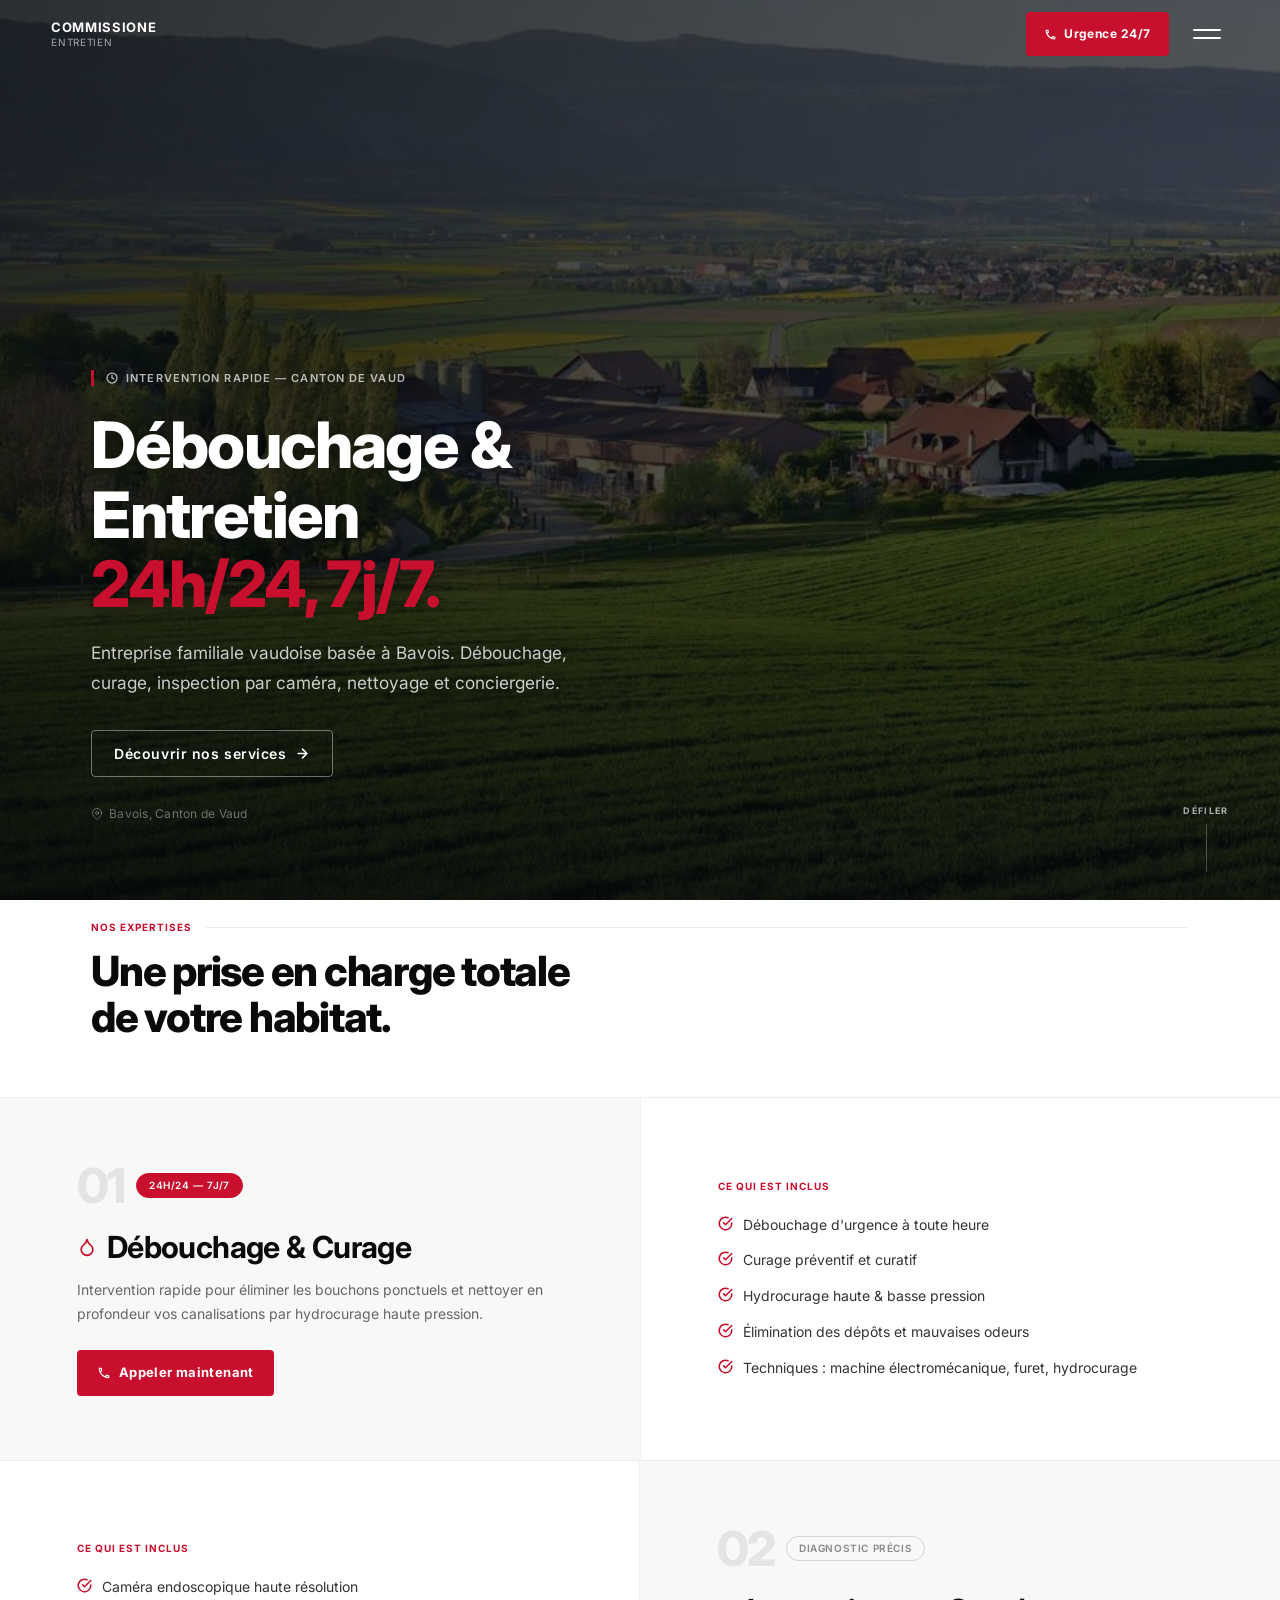
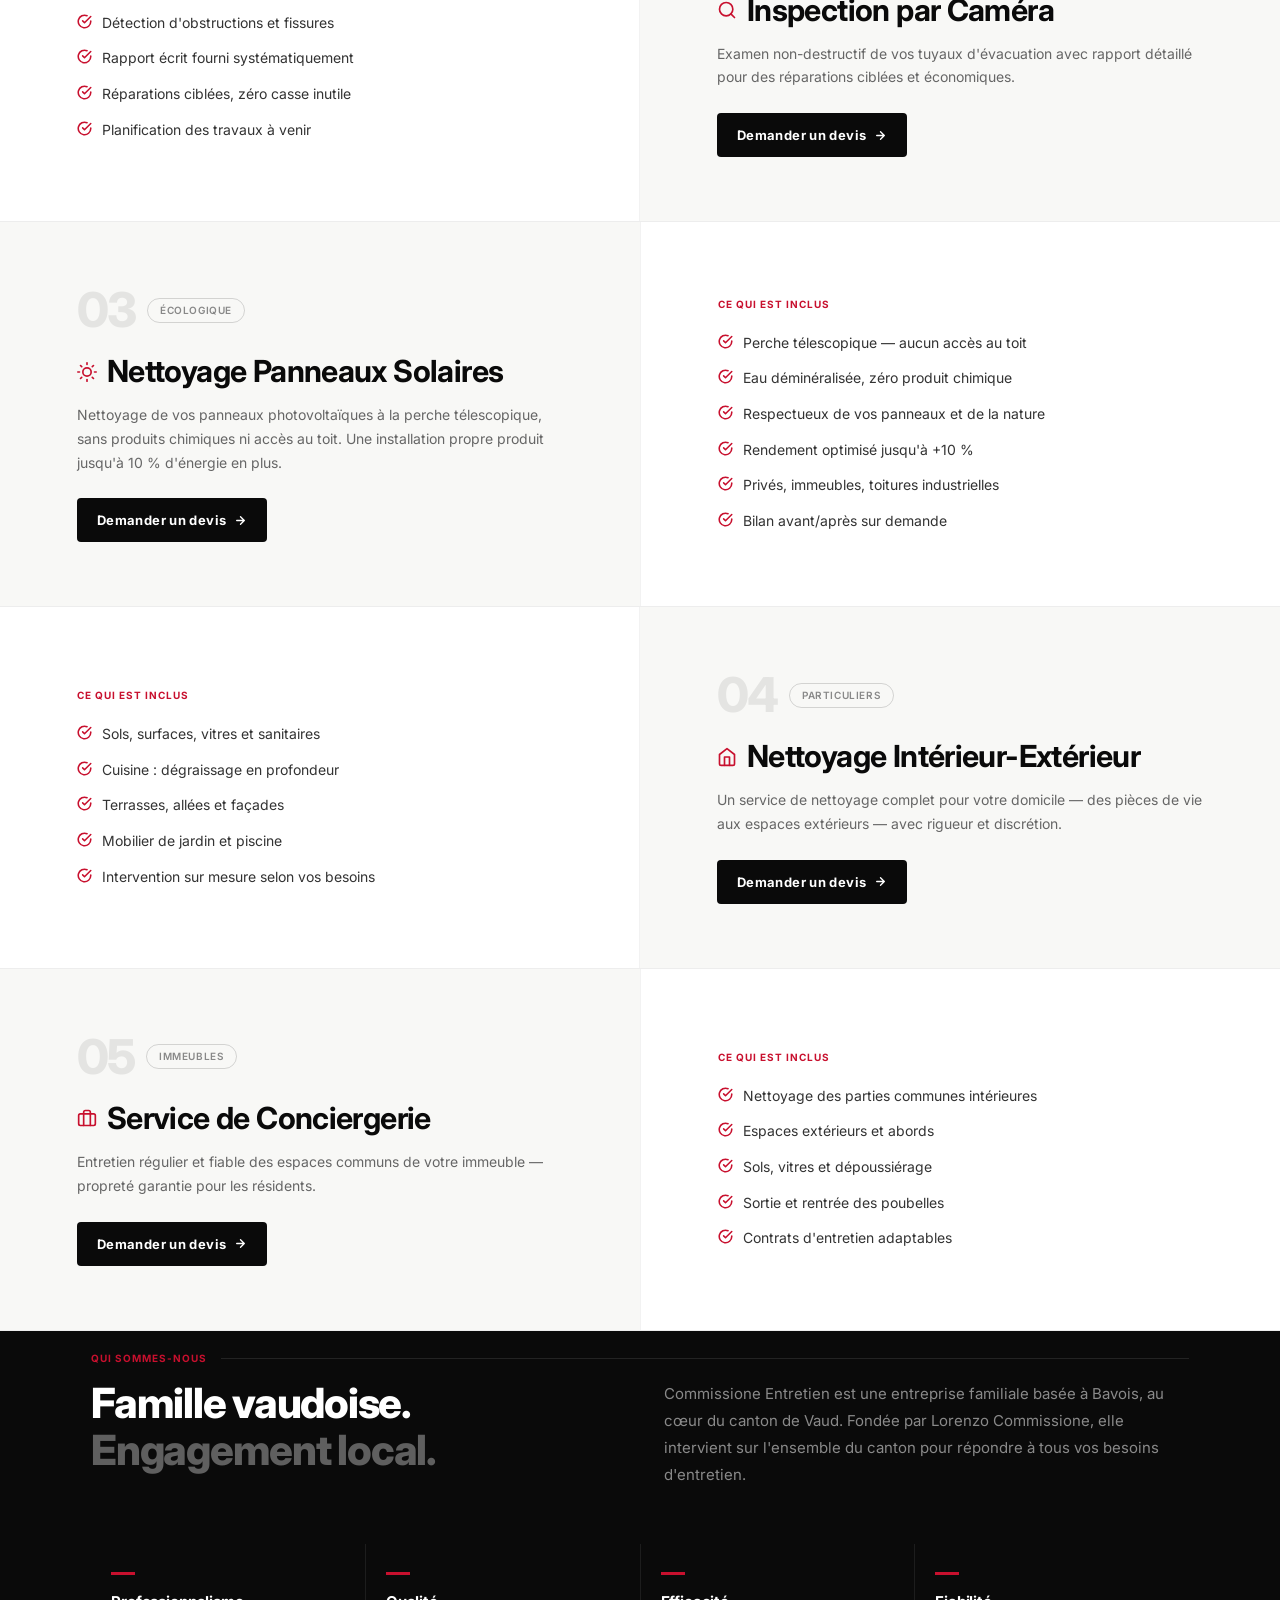
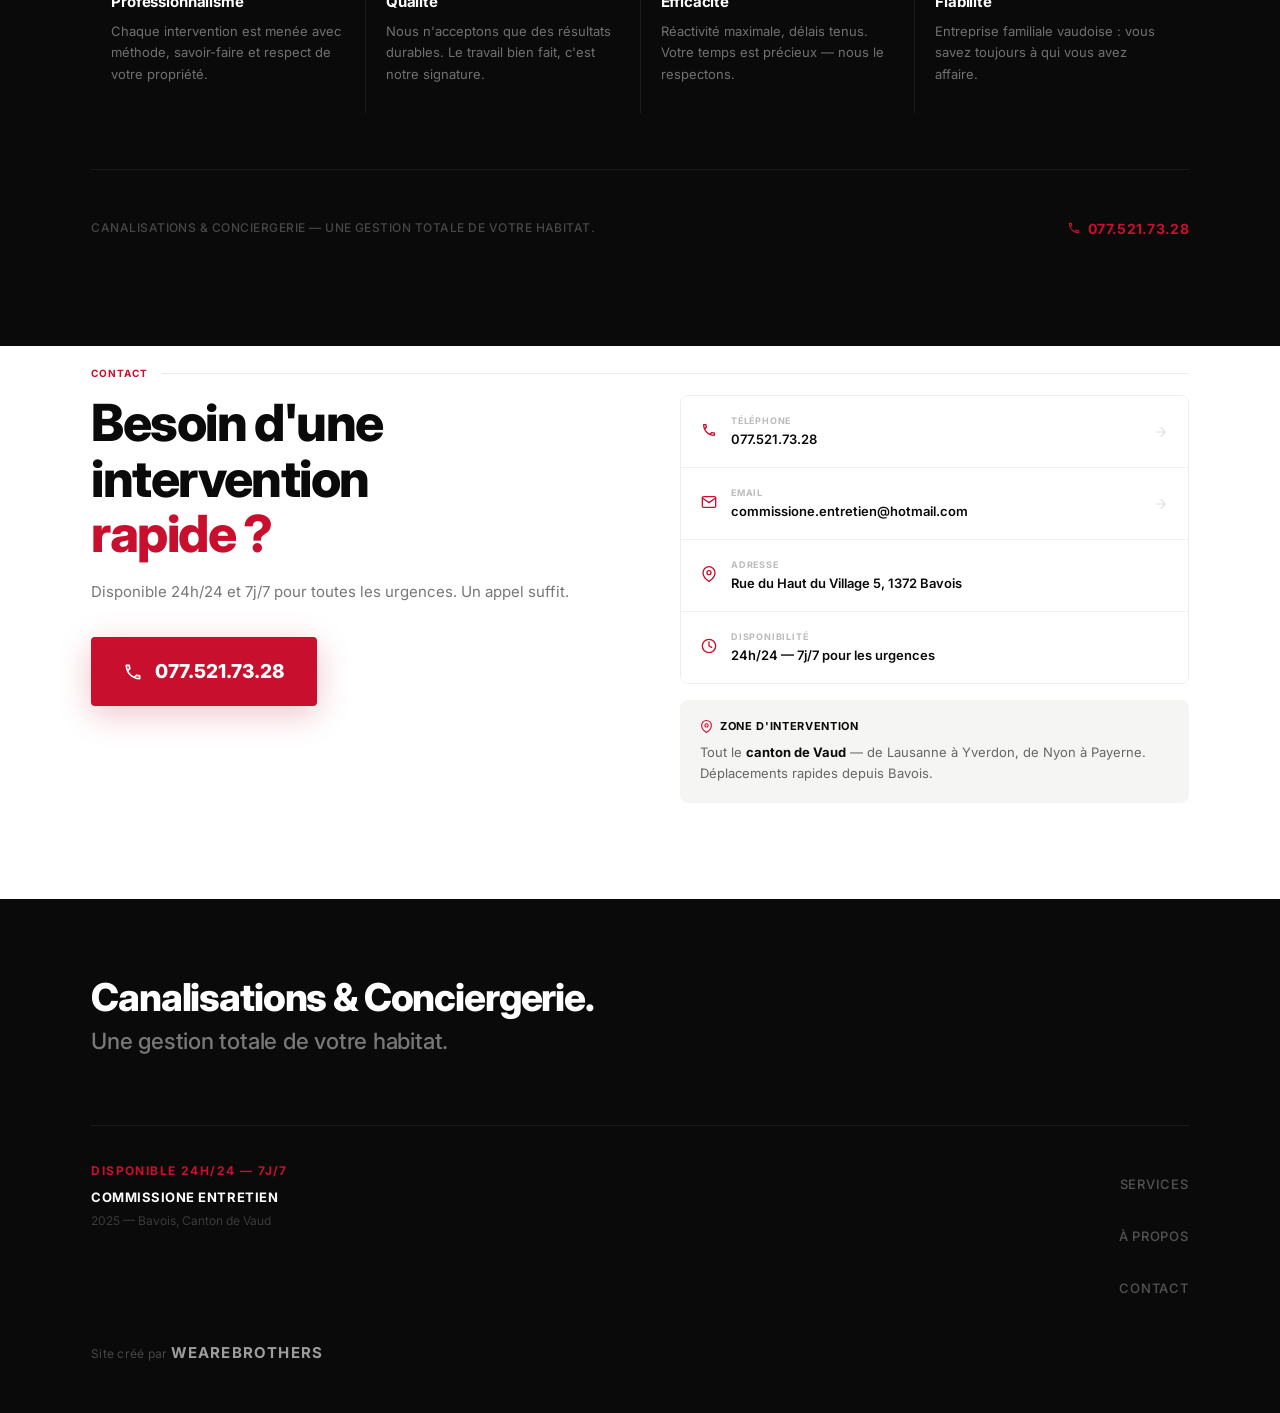
==== index.html @ 98df29e4 "petit changement" ====
<!DOCTYPE html>
<html lang="fr">

<head>
    <meta charset="UTF-8">
    <meta name="viewport" content="width=device-width, initial-scale=1.0, viewport-fit=cover">
    <meta name="theme-color" content="#c8102e">
    <meta name="apple-mobile-web-app-capable" content="yes">
    <meta name="apple-mobile-web-app-status-bar-style" content="black-translucent">
    <meta name="mobile-web-app-capable" content="yes">
    <meta name="format-detection" content="telephone=no">
    <title>Commissione Entretien — Débouchage & Entretien 24h/24</title>
    <meta name="description" content="Commissione Entretien — Entreprise familiale vaudoise basée à Bavois. Débouchage, curage, inspection par caméra, nettoyage et conciergerie. Intervention rapide 24h/24, 7j/7.">
    <meta name="robots" content="index, follow">

    <!-- Open Graph -->
    <meta property="og:type" content="website">
    <meta property="og:title" content="Commissione Entretien — Débouchage & Entretien 24h/24">
    <meta property="og:description" content="Entreprise familiale vaudoise. Débouchage, curage, inspection caméra, nettoyage et conciergerie. Intervention rapide 24h/24, 7j/7.">
    <meta property="og:locale" content="fr_CH">

    <!-- Fonts -->
    <link rel="preconnect" href="https://fonts.googleapis.com">
    <link rel="preconnect" href="https://fonts.gstatic.com" crossorigin>
    <link href="https://fonts.googleapis.com/css2?family=Inter:wght@400;600;700;800;900&display=swap" rel="stylesheet">

    <!-- Styles -->
    <link rel="stylesheet" href="style.css">

    <!-- GSAP (menu overlay animation) -->
    <script src="https://cdn.jsdelivr.net/npm/gsap@3.12.7/dist/gsap.min.js" defer></script>

    <!-- Main Script -->
    <script src="script.js" defer></script>
</head>

<body>

    <!-- ============================================
         HEADER
         ============================================ -->
    <header class="header" id="header">
        <button class="header-logo" id="logoBtn" aria-label="Retour en haut">
            <span class="logo-name">Commissione</span>
            <span class="logo-sub">Entretien</span>
        </button>
        <div class="header-right">
            <a href="tel:+41775217328" class="header-phone" aria-label="Appel urgence 24/7">
                <svg width="13" height="13" viewBox="0 0 24 24" fill="currentColor" aria-hidden="true"><path d="M6.54 5c.06.89.21 1.76.45 2.59l-1.2 1.2c-.41-1.2-.67-2.47-.76-3.79h1.51m9.86 12.02c.85.24 1.72.39 2.6.45v1.49c-1.32-.09-2.59-.35-3.8-.75l1.2-1.19M7.5 3H4c-.55 0-1 .45-1 1 0 9.39 7.61 17 17 17 .55 0 1-.45 1-1v-3.49c0-.55-.45-1-1-1-1.24 0-2.45-.2-3.57-.57-.1-.04-.21-.05-.31-.05-.26 0-.51.1-.71.29l-2.2 2.2c-2.83-1.45-5.15-3.76-6.59-6.59l2.2-2.2c.28-.28.38-.67.27-1.04C8.7 6.45 8.5 5.25 8.5 4c0-.55-.45-1-1-1z"/></svg>
                Urgence 24/7
            </a>
            <button class="header-menu-btn" id="menuToggle" aria-label="Ouvrir le menu" aria-expanded="false" aria-controls="navOverlay">
                <span class="menu-line"></span>
                <span class="menu-line"></span>
            </button>
        </div>
    </header>

    <!-- ============================================
         NAV OVERLAY
         ============================================ -->
    <nav class="nav-overlay" id="navOverlay" aria-hidden="true" role="dialog" aria-modal="true" aria-label="Navigation principale">
        <div class="nav-content">
            <div class="nav-links">
                <a href="#home" class="nav-link" data-nav-link>ACCUEIL</a>
                <a href="#services" class="nav-link" data-nav-link>SERVICES</a>
                <a href="#about" class="nav-link" data-nav-link>À PROPOS</a>
                <a href="#contact" class="nav-link" data-nav-link>CONTACT</a>
            </div>
            <div class="nav-contact-info">
                <a href="tel:+41775217328" class="nav-phone">077.521.73.28</a>
                <a href="mailto:commissione.entretien@hotmail.com" class="nav-email">commissione.entretien@hotmail.com</a>
            </div>
        </div>
    </nav>

    <!-- ============================================
         MAIN
         ============================================ -->
    <main class="main">

        <!-- HERO -->
        <div class="hero-wrapper">
            <section class="hero" id="home" aria-label="Bienvenue">
                <img
                    src="src/assets/da04f2448c38c440d97f352f6c9f386a257c6f26.png"
                    alt="Canton de Vaud — Commissione Entretien"
                    class="hero-bg-img"
                    fetchpriority="high"
                    decoding="async"
                    width="1920"
                    height="1080"
                >
                <div class="hero-overlay" aria-hidden="true"></div>
                <div class="hero-overlay hero-overlay--grad" aria-hidden="true"></div>
                <div class="hero-overlay hero-overlay--bottom" aria-hidden="true"></div>

                <div class="hero-inner">
                    <div class="hero-eyebrow">
                        <svg width="12" height="12" viewBox="0 0 24 24" fill="none" stroke="currentColor" stroke-width="2.5" stroke-linecap="round" aria-hidden="true"><circle cx="12" cy="12" r="10"/><polyline points="12 6 12 12 16 14"/></svg>
                        <span>Intervention rapide — Canton de Vaud</span>
                    </div>
                    <h1 class="hero-title">
                        <span class="hero-line"><span class="hero-word">Débouchage &amp;</span></span>
                        <span class="hero-line"><span class="hero-word">Entretien</span></span>
                        <span class="hero-line"><span class="hero-word hero-word--red">24h/24, 7j/7.</span></span>
                    </h1>
                    <p class="hero-sub">
                        Entreprise familiale vaudoise basée à Bavois. Débouchage, curage, inspection par caméra, nettoyage et conciergerie.
                    </p>
                    <div class="hero-ctas">
                        <button class="hero-cta-secondary" data-scroll-to="services">
                            Découvrir nos services
                            <svg width="15" height="15" viewBox="0 0 24 24" fill="none" stroke="currentColor" stroke-width="2.5" stroke-linecap="round" stroke-linejoin="round" aria-hidden="true"><path d="M5 12h14M12 5l7 7-7 7"/></svg>
                        </button>
                    </div>
                    <div class="hero-location">
                        <svg width="12" height="12" viewBox="0 0 24 24" fill="none" stroke="currentColor" stroke-width="2" stroke-linecap="round" stroke-linejoin="round" aria-hidden="true"><path d="M21 10c0 7-9 13-9 13s-9-6-9-13a9 9 0 0118 0z"/><circle cx="12" cy="10" r="3"/></svg>
                        <span>Bavois, Canton de Vaud</span>
                    </div>
                </div>

                <button class="hero-scroll-hint" data-scroll-to="services" aria-label="Défiler vers les services">
                    <span>Défiler</span>
                    <div class="scroll-line" aria-hidden="true"></div>
                </button>
            </section>
        </div>

        <!-- CONTENT BODY -->
        <div class="content-body">

<!-- SERVICES SECTION -->
            <section class="section services-section" id="services">
                <div class="container">
                    <div class="section-label reveal">
                        <span class="label-text">Nos expertises</span>
                        <div class="label-line" aria-hidden="true"></div>
                    </div>
                    <h2 class="section-heading reveal">Une prise en charge totale de votre habitat.</h2>
                </div>

                <div class="services-list">

                    <!-- Service 01 -->
                    <article class="service-card" id="service-01">
                        <div class="service-card-inner">
                            <div class="service-info">
                                <div class="service-header">
                                    <span class="service-number" aria-hidden="true">01</span>
                                    <div class="service-badge service-badge--urgent">24h/24 — 7j/7</div>
                                </div>
                                <h3 class="service-title"><svg class="service-icon" width="28" height="28" viewBox="0 0 24 24" fill="none" stroke="currentColor" stroke-width="2" stroke-linecap="round" stroke-linejoin="round" aria-hidden="true"><path d="M12 22a7 7 0 007-7c0-2-1-3.9-3-5.5s-3.5-4-4-6.5c-.5 2.5-2 4.9-4 6.5C6 11.1 5 13 5 15a7 7 0 007 7z"/></svg>Débouchage &amp; Curage</h3>
                                <p class="service-desc">Intervention rapide pour éliminer les bouchons ponctuels et nettoyer en profondeur vos canalisations par hydrocurage haute pression.</p>
                                <a href="tel:+41775217328" class="service-cta service-cta--red">
                                    <svg width="14" height="14" viewBox="0 0 24 24" fill="currentColor" aria-hidden="true"><path d="M6.54 5c.06.89.21 1.76.45 2.59l-1.2 1.2c-.41-1.2-.67-2.47-.76-3.79h1.51m9.86 12.02c.85.24 1.72.39 2.6.45v1.49c-1.32-.09-2.59-.35-3.8-.75l1.2-1.19M7.5 3H4c-.55 0-1 .45-1 1 0 9.39 7.61 17 17 17 .55 0 1-.45 1-1v-3.49c0-.55-.45-1-1-1-1.24 0-2.45-.2-3.57-.57-.1-.04-.21-.05-.31-.05-.26 0-.51.1-.71.29l-2.2 2.2c-2.83-1.45-5.15-3.76-6.59-6.59l2.2-2.2c.28-.28.38-.67.27-1.04C8.7 6.45 8.5 5.25 8.5 4c0-.55-.45-1-1-1z"/></svg>
                                    Appeler maintenant
                                </a>
                            </div>
                            <div class="service-details">
                                <div class="service-details-label">Ce qui est inclus</div>
                                <ul class="service-list-items">
                                    <li><svg width="15" height="15" viewBox="0 0 24 24" fill="none" stroke="#c8102e" stroke-width="2.5" stroke-linecap="round" stroke-linejoin="round" aria-hidden="true"><path d="M22 11.08V12a10 10 0 11-5.93-9.14"/><polyline points="22 4 12 14.01 9 11.01"/></svg>Débouchage d'urgence à toute heure</li>
                                    <li><svg width="15" height="15" viewBox="0 0 24 24" fill="none" stroke="#c8102e" stroke-width="2.5" stroke-linecap="round" stroke-linejoin="round" aria-hidden="true"><path d="M22 11.08V12a10 10 0 11-5.93-9.14"/><polyline points="22 4 12 14.01 9 11.01"/></svg>Curage préventif et curatif</li>
                                    <li><svg width="15" height="15" viewBox="0 0 24 24" fill="none" stroke="#c8102e" stroke-width="2.5" stroke-linecap="round" stroke-linejoin="round" aria-hidden="true"><path d="M22 11.08V12a10 10 0 11-5.93-9.14"/><polyline points="22 4 12 14.01 9 11.01"/></svg>Hydrocurage haute &amp; basse pression</li>
                                    <li><svg width="15" height="15" viewBox="0 0 24 24" fill="none" stroke="#c8102e" stroke-width="2.5" stroke-linecap="round" stroke-linejoin="round" aria-hidden="true"><path d="M22 11.08V12a10 10 0 11-5.93-9.14"/><polyline points="22 4 12 14.01 9 11.01"/></svg>Élimination des dépôts et mauvaises odeurs</li>
                                    <li><svg width="15" height="15" viewBox="0 0 24 24" fill="none" stroke="#c8102e" stroke-width="2.5" stroke-linecap="round" stroke-linejoin="round" aria-hidden="true"><path d="M22 11.08V12a10 10 0 11-5.93-9.14"/><polyline points="22 4 12 14.01 9 11.01"/></svg>Techniques : machine électromécanique, furet, hydrocurage</li>
                                </ul>
                            </div>
                        </div>
                    </article>

                    <!-- Service 02 -->
                    <article class="service-card service-card--reverse" id="service-02">
                        <div class="service-card-inner">
                            <div class="service-info">
                                <div class="service-header">
                                    <span class="service-number" aria-hidden="true">02</span>
                                    <div class="service-badge">Diagnostic précis</div>
                                </div>
                                <h3 class="service-title"><svg class="service-icon" width="28" height="28" viewBox="0 0 24 24" fill="none" stroke="currentColor" stroke-width="2" stroke-linecap="round" stroke-linejoin="round" aria-hidden="true"><circle cx="11" cy="11" r="8"/><line x1="21" y1="21" x2="16.65" y2="16.65"/></svg>Inspection par Caméra</h3>
                                <p class="service-desc">Examen non-destructif de vos tuyaux d'évacuation avec rapport détaillé pour des réparations ciblées et économiques.</p>
                                <button class="service-cta service-cta--dark" data-scroll-to="contact">
                                    Demander un devis
                                    <svg width="13" height="13" viewBox="0 0 24 24" fill="none" stroke="currentColor" stroke-width="2.5" stroke-linecap="round" stroke-linejoin="round" aria-hidden="true"><path d="M5 12h14M12 5l7 7-7 7"/></svg>
                                </button>
                            </div>
                            <div class="service-details">
                                <div class="service-details-label">Ce qui est inclus</div>
                                <ul class="service-list-items">
                                    <li><svg width="15" height="15" viewBox="0 0 24 24" fill="none" stroke="#c8102e" stroke-width="2.5" stroke-linecap="round" stroke-linejoin="round" aria-hidden="true"><path d="M22 11.08V12a10 10 0 11-5.93-9.14"/><polyline points="22 4 12 14.01 9 11.01"/></svg>Caméra endoscopique haute résolution</li>
                                    <li><svg width="15" height="15" viewBox="0 0 24 24" fill="none" stroke="#c8102e" stroke-width="2.5" stroke-linecap="round" stroke-linejoin="round" aria-hidden="true"><path d="M22 11.08V12a10 10 0 11-5.93-9.14"/><polyline points="22 4 12 14.01 9 11.01"/></svg>Détection d'obstructions et fissures</li>
                                    <li><svg width="15" height="15" viewBox="0 0 24 24" fill="none" stroke="#c8102e" stroke-width="2.5" stroke-linecap="round" stroke-linejoin="round" aria-hidden="true"><path d="M22 11.08V12a10 10 0 11-5.93-9.14"/><polyline points="22 4 12 14.01 9 11.01"/></svg>Rapport écrit fourni systématiquement</li>
                                    <li><svg width="15" height="15" viewBox="0 0 24 24" fill="none" stroke="#c8102e" stroke-width="2.5" stroke-linecap="round" stroke-linejoin="round" aria-hidden="true"><path d="M22 11.08V12a10 10 0 11-5.93-9.14"/><polyline points="22 4 12 14.01 9 11.01"/></svg>Réparations ciblées, zéro casse inutile</li>
                                    <li><svg width="15" height="15" viewBox="0 0 24 24" fill="none" stroke="#c8102e" stroke-width="2.5" stroke-linecap="round" stroke-linejoin="round" aria-hidden="true"><path d="M22 11.08V12a10 10 0 11-5.93-9.14"/><polyline points="22 4 12 14.01 9 11.01"/></svg>Planification des travaux à venir</li>
                                </ul>
                            </div>
                        </div>
                    </article>

                    <!-- Service 03 -->
                    <article class="service-card" id="service-03">
                        <div class="service-card-inner">
                            <div class="service-info">
                                <div class="service-header">
                                    <span class="service-number" aria-hidden="true">03</span>
                                    <div class="service-badge">Écologique</div>
                                </div>
                                <h3 class="service-title"><svg class="service-icon" width="28" height="28" viewBox="0 0 24 24" fill="none" stroke="currentColor" stroke-width="2" stroke-linecap="round" stroke-linejoin="round" aria-hidden="true"><circle cx="12" cy="12" r="5"/><line x1="12" y1="1" x2="12" y2="3"/><line x1="12" y1="21" x2="12" y2="23"/><line x1="4.22" y1="4.22" x2="5.64" y2="5.64"/><line x1="18.36" y1="18.36" x2="19.78" y2="19.78"/><line x1="1" y1="12" x2="3" y2="12"/><line x1="21" y1="12" x2="23" y2="12"/><line x1="4.22" y1="19.78" x2="5.64" y2="18.36"/><line x1="18.36" y1="5.64" x2="19.78" y2="4.22"/></svg>Nettoyage Panneaux Solaires</h3>
                                <p class="service-desc">Nettoyage de vos panneaux photovoltaïques à la perche télescopique, sans produits chimiques ni accès au toit. Une installation propre produit jusqu'à 10 % d'énergie en plus.</p>
                                <button class="service-cta service-cta--dark" data-scroll-to="contact">
                                    Demander un devis
                                    <svg width="13" height="13" viewBox="0 0 24 24" fill="none" stroke="currentColor" stroke-width="2.5" stroke-linecap="round" stroke-linejoin="round" aria-hidden="true"><path d="M5 12h14M12 5l7 7-7 7"/></svg>
                                </button>
                            </div>
                            <div class="service-details">
                                <div class="service-details-label">Ce qui est inclus</div>
                                <ul class="service-list-items">
                                    <li><svg width="15" height="15" viewBox="0 0 24 24" fill="none" stroke="#c8102e" stroke-width="2.5" stroke-linecap="round" stroke-linejoin="round" aria-hidden="true"><path d="M22 11.08V12a10 10 0 11-5.93-9.14"/><polyline points="22 4 12 14.01 9 11.01"/></svg>Perche télescopique — aucun accès au toit</li>
                                    <li><svg width="15" height="15" viewBox="0 0 24 24" fill="none" stroke="#c8102e" stroke-width="2.5" stroke-linecap="round" stroke-linejoin="round" aria-hidden="true"><path d="M22 11.08V12a10 10 0 11-5.93-9.14"/><polyline points="22 4 12 14.01 9 11.01"/></svg>Eau déminéralisée, zéro produit chimique</li>
                                    <li><svg width="15" height="15" viewBox="0 0 24 24" fill="none" stroke="#c8102e" stroke-width="2.5" stroke-linecap="round" stroke-linejoin="round" aria-hidden="true"><path d="M22 11.08V12a10 10 0 11-5.93-9.14"/><polyline points="22 4 12 14.01 9 11.01"/></svg>Respectueux de vos panneaux et de la nature</li>
                                    <li><svg width="15" height="15" viewBox="0 0 24 24" fill="none" stroke="#c8102e" stroke-width="2.5" stroke-linecap="round" stroke-linejoin="round" aria-hidden="true"><path d="M22 11.08V12a10 10 0 11-5.93-9.14"/><polyline points="22 4 12 14.01 9 11.01"/></svg>Rendement optimisé jusqu'à +10 %</li>
                                    <li><svg width="15" height="15" viewBox="0 0 24 24" fill="none" stroke="#c8102e" stroke-width="2.5" stroke-linecap="round" stroke-linejoin="round" aria-hidden="true"><path d="M22 11.08V12a10 10 0 11-5.93-9.14"/><polyline points="22 4 12 14.01 9 11.01"/></svg>Privés, immeubles, toitures industrielles</li>
                                    <li><svg width="15" height="15" viewBox="0 0 24 24" fill="none" stroke="#c8102e" stroke-width="2.5" stroke-linecap="round" stroke-linejoin="round" aria-hidden="true"><path d="M22 11.08V12a10 10 0 11-5.93-9.14"/><polyline points="22 4 12 14.01 9 11.01"/></svg>Bilan avant/après sur demande</li>
                                </ul>
                            </div>
                        </div>
                    </article>

                    <!-- Service 04 -->
                    <article class="service-card service-card--reverse" id="service-04">
                        <div class="service-card-inner">
                            <div class="service-info">
                                <div class="service-header">
                                    <span class="service-number" aria-hidden="true">04</span>
                                    <div class="service-badge">Particuliers</div>
                                </div>
                                <h3 class="service-title"><svg class="service-icon" width="28" height="28" viewBox="0 0 24 24" fill="none" stroke="currentColor" stroke-width="2" stroke-linecap="round" stroke-linejoin="round" aria-hidden="true"><path d="M3 9l9-7 9 7v11a2 2 0 01-2 2H5a2 2 0 01-2-2z"/><polyline points="9 22 9 12 15 12 15 22"/></svg>Nettoyage Intérieur-Extérieur</h3>
                                <p class="service-desc">Un service de nettoyage complet pour votre domicile — des pièces de vie aux espaces extérieurs — avec rigueur et discrétion.</p>
                                <button class="service-cta service-cta--dark" data-scroll-to="contact">
                                    Demander un devis
                                    <svg width="13" height="13" viewBox="0 0 24 24" fill="none" stroke="currentColor" stroke-width="2.5" stroke-linecap="round" stroke-linejoin="round" aria-hidden="true"><path d="M5 12h14M12 5l7 7-7 7"/></svg>
                                </button>
                            </div>
                            <div class="service-details">
                                <div class="service-details-label">Ce qui est inclus</div>
                                <ul class="service-list-items">
                                    <li><svg width="15" height="15" viewBox="0 0 24 24" fill="none" stroke="#c8102e" stroke-width="2.5" stroke-linecap="round" stroke-linejoin="round" aria-hidden="true"><path d="M22 11.08V12a10 10 0 11-5.93-9.14"/><polyline points="22 4 12 14.01 9 11.01"/></svg>Sols, surfaces, vitres et sanitaires</li>
                                    <li><svg width="15" height="15" viewBox="0 0 24 24" fill="none" stroke="#c8102e" stroke-width="2.5" stroke-linecap="round" stroke-linejoin="round" aria-hidden="true"><path d="M22 11.08V12a10 10 0 11-5.93-9.14"/><polyline points="22 4 12 14.01 9 11.01"/></svg>Cuisine : dégraissage en profondeur</li>
                                    <li><svg width="15" height="15" viewBox="0 0 24 24" fill="none" stroke="#c8102e" stroke-width="2.5" stroke-linecap="round" stroke-linejoin="round" aria-hidden="true"><path d="M22 11.08V12a10 10 0 11-5.93-9.14"/><polyline points="22 4 12 14.01 9 11.01"/></svg>Terrasses, allées et façades</li>
                                    <li><svg width="15" height="15" viewBox="0 0 24 24" fill="none" stroke="#c8102e" stroke-width="2.5" stroke-linecap="round" stroke-linejoin="round" aria-hidden="true"><path d="M22 11.08V12a10 10 0 11-5.93-9.14"/><polyline points="22 4 12 14.01 9 11.01"/></svg>Mobilier de jardin et piscine</li>
                                    <li><svg width="15" height="15" viewBox="0 0 24 24" fill="none" stroke="#c8102e" stroke-width="2.5" stroke-linecap="round" stroke-linejoin="round" aria-hidden="true"><path d="M22 11.08V12a10 10 0 11-5.93-9.14"/><polyline points="22 4 12 14.01 9 11.01"/></svg>Intervention sur mesure selon vos besoins</li>
                                </ul>
                            </div>
                        </div>
                    </article>

                    <!-- Service 05 -->
                    <article class="service-card" id="service-05">
                        <div class="service-card-inner">
                            <div class="service-info">
                                <div class="service-header">
                                    <span class="service-number" aria-hidden="true">05</span>
                                    <div class="service-badge">Immeubles</div>
                                </div>
                                <h3 class="service-title"><svg class="service-icon" width="28" height="28" viewBox="0 0 24 24" fill="none" stroke="currentColor" stroke-width="2" stroke-linecap="round" stroke-linejoin="round" aria-hidden="true"><rect x="2" y="7" width="20" height="14" rx="2" ry="2"/><path d="M16 21V5a2 2 0 00-2-2h-4a2 2 0 00-2 2v16"/></svg>Service de Conciergerie</h3>
                                <p class="service-desc">Entretien régulier et fiable des espaces communs de votre immeuble — propreté garantie pour les résidents.</p>
                                <button class="service-cta service-cta--dark" data-scroll-to="contact">
                                    Demander un devis
                                    <svg width="13" height="13" viewBox="0 0 24 24" fill="none" stroke="currentColor" stroke-width="2.5" stroke-linecap="round" stroke-linejoin="round" aria-hidden="true"><path d="M5 12h14M12 5l7 7-7 7"/></svg>
                                </button>
                            </div>
                            <div class="service-details">
                                <div class="service-details-label">Ce qui est inclus</div>
                                <ul class="service-list-items">
                                    <li><svg width="15" height="15" viewBox="0 0 24 24" fill="none" stroke="#c8102e" stroke-width="2.5" stroke-linecap="round" stroke-linejoin="round" aria-hidden="true"><path d="M22 11.08V12a10 10 0 11-5.93-9.14"/><polyline points="22 4 12 14.01 9 11.01"/></svg>Nettoyage des parties communes intérieures</li>
                                    <li><svg width="15" height="15" viewBox="0 0 24 24" fill="none" stroke="#c8102e" stroke-width="2.5" stroke-linecap="round" stroke-linejoin="round" aria-hidden="true"><path d="M22 11.08V12a10 10 0 11-5.93-9.14"/><polyline points="22 4 12 14.01 9 11.01"/></svg>Espaces extérieurs et abords</li>
                                    <li><svg width="15" height="15" viewBox="0 0 24 24" fill="none" stroke="#c8102e" stroke-width="2.5" stroke-linecap="round" stroke-linejoin="round" aria-hidden="true"><path d="M22 11.08V12a10 10 0 11-5.93-9.14"/><polyline points="22 4 12 14.01 9 11.01"/></svg>Sols, vitres et dépoussiérage</li>
                                    <li><svg width="15" height="15" viewBox="0 0 24 24" fill="none" stroke="#c8102e" stroke-width="2.5" stroke-linecap="round" stroke-linejoin="round" aria-hidden="true"><path d="M22 11.08V12a10 10 0 11-5.93-9.14"/><polyline points="22 4 12 14.01 9 11.01"/></svg>Sortie et rentrée des poubelles</li>
                                    <li><svg width="15" height="15" viewBox="0 0 24 24" fill="none" stroke="#c8102e" stroke-width="2.5" stroke-linecap="round" stroke-linejoin="round" aria-hidden="true"><path d="M22 11.08V12a10 10 0 11-5.93-9.14"/><polyline points="22 4 12 14.01 9 11.01"/></svg>Contrats d'entretien adaptables</li>
                                </ul>
                            </div>
                        </div>
                    </article>

                </div>
            </section>

            <!-- ABOUT -->
            <section class="section about-section" id="about">
                <div class="container">
                    <div class="section-label reveal">
                        <span class="label-text">Qui sommes-nous</span>
                        <div class="label-line" aria-hidden="true"></div>
                    </div>
                    <div class="about-grid">
                        <h2 class="about-heading reveal">
                            Famille vaudoise.<br>
                            <span class="about-heading--muted">Engagement local.</span>
                        </h2>
                        <p class="about-text reveal">
                            Commissione Entretien est une entreprise familiale basée à Bavois, au cœur du canton de Vaud. Fondée par Lorenzo Commissione, elle intervient sur l'ensemble du canton pour répondre à tous vos besoins d'entretien.
                        </p>
                    </div>

                    <div class="values-grid">
                        <div class="value-card reveal">
                            <div class="value-bar" aria-hidden="true"></div>
                            <h4 class="value-title">Professionnalisme</h4>
                            <p class="value-desc">Chaque intervention est menée avec méthode, savoir-faire et respect de votre propriété.</p>
                        </div>
                        <div class="value-card reveal">
                            <div class="value-bar" aria-hidden="true"></div>
                            <h4 class="value-title">Qualité</h4>
                            <p class="value-desc">Nous n'acceptons que des résultats durables. Le travail bien fait, c'est notre signature.</p>
                        </div>
                        <div class="value-card reveal">
                            <div class="value-bar" aria-hidden="true"></div>
                            <h4 class="value-title">Efficacité</h4>
                            <p class="value-desc">Réactivité maximale, délais tenus. Votre temps est précieux — nous le respectons.</p>
                        </div>
                        <div class="value-card reveal">
                            <div class="value-bar" aria-hidden="true"></div>
                            <h4 class="value-title">Fiabilité</h4>
                            <p class="value-desc">Entreprise familiale vaudoise : vous savez toujours à qui vous avez affaire.</p>
                        </div>
                    </div>

                    <div class="about-footer reveal">
                        <p class="about-footer-text">Canalisations &amp; Conciergerie — Une gestion totale de votre habitat.</p>
                        <a href="tel:+41775217328" class="about-footer-phone">
                            <svg width="14" height="14" viewBox="0 0 24 24" fill="currentColor" aria-hidden="true"><path d="M6.54 5c.06.89.21 1.76.45 2.59l-1.2 1.2c-.41-1.2-.67-2.47-.76-3.79h1.51m9.86 12.02c.85.24 1.72.39 2.6.45v1.49c-1.32-.09-2.59-.35-3.8-.75l1.2-1.19M7.5 3H4c-.55 0-1 .45-1 1 0 9.39 7.61 17 17 17 .55 0 1-.45 1-1v-3.49c0-.55-.45-1-1-1-1.24 0-2.45-.2-3.57-.57-.1-.04-.21-.05-.31-.05-.26 0-.51.1-.71.29l-2.2 2.2c-2.83-1.45-5.15-3.76-6.59-6.59l2.2-2.2c.28-.28.38-.67.27-1.04C8.7 6.45 8.5 5.25 8.5 4c0-.55-.45-1-1-1z"/></svg>
                            077.521.73.28
                        </a>
                    </div>
                </div>
            </section>

            <!-- CONTACT -->
            <section class="section contact-section" id="contact">
                <div class="container">
                    <div class="section-label reveal">
                        <span class="label-text">Contact</span>
                        <div class="label-line" aria-hidden="true"></div>
                    </div>
                    <div class="contact-grid">
                        <div class="contact-left">
                            <h2 class="contact-heading reveal">
                                Besoin d'une<br>intervention<br>
                                <span class="contact-heading--red">rapide ?</span>
                            </h2>
                            <p class="contact-sub reveal">Disponible 24h/24 et 7j/7 pour toutes les urgences. Un appel suffit.</p>
                            <a href="tel:+41775217328" class="contact-phone-btn" aria-label="Appeler le 077 521 73 28">
                                <svg width="20" height="20" viewBox="0 0 24 24" fill="currentColor" aria-hidden="true"><path d="M6.54 5c.06.89.21 1.76.45 2.59l-1.2 1.2c-.41-1.2-.67-2.47-.76-3.79h1.51m9.86 12.02c.85.24 1.72.39 2.6.45v1.49c-1.32-.09-2.59-.35-3.8-.75l1.2-1.19M7.5 3H4c-.55 0-1 .45-1 1 0 9.39 7.61 17 17 17 .55 0 1-.45 1-1v-3.49c0-.55-.45-1-1-1-1.24 0-2.45-.2-3.57-.57-.1-.04-.21-.05-.31-.05-.26 0-.51.1-.71.29l-2.2 2.2c-2.83-1.45-5.15-3.76-6.59-6.59l2.2-2.2c.28-.28.38-.67.27-1.04C8.7 6.45 8.5 5.25 8.5 4c0-.55-.45-1-1-1z"/></svg>
                                077.521.73.28
                            </a>
                        </div>
                        <div class="contact-right reveal">
                            <div class="contact-card">
                                <a href="tel:+41775217328" class="contact-row" aria-label="Appeler le 077 521 73 28">
                                    <div class="contact-row-icon" aria-hidden="true"><svg width="16" height="16" viewBox="0 0 24 24" fill="#c8102e"><path d="M6.54 5c.06.89.21 1.76.45 2.59l-1.2 1.2c-.41-1.2-.67-2.47-.76-3.79h1.51m9.86 12.02c.85.24 1.72.39 2.6.45v1.49c-1.32-.09-2.59-.35-3.8-.75l1.2-1.19M7.5 3H4c-.55 0-1 .45-1 1 0 9.39 7.61 17 17 17 .55 0 1-.45 1-1v-3.49c0-.55-.45-1-1-1-1.24 0-2.45-.2-3.57-.57-.1-.04-.21-.05-.31-.05-.26 0-.51.1-.71.29l-2.2 2.2c-2.83-1.45-5.15-3.76-6.59-6.59l2.2-2.2c.28-.28.38-.67.27-1.04C8.7 6.45 8.5 5.25 8.5 4c0-.55-.45-1-1-1z"/></svg></div>
                                    <div class="contact-row-info">
                                        <span class="contact-row-label">Téléphone</span>
                                        <span class="contact-row-value">077.521.73.28</span>
                                    </div>
                                    <svg class="contact-row-arrow" width="14" height="14" viewBox="0 0 24 24" fill="none" stroke="#ddd" stroke-width="2" stroke-linecap="round" stroke-linejoin="round" aria-hidden="true"><path d="M5 12h14M12 5l7 7-7 7"/></svg>
                                </a>
                                <a href="mailto:commissione.entretien@hotmail.com" class="contact-row" aria-label="Envoyer un email">
                                    <div class="contact-row-icon" aria-hidden="true"><svg width="16" height="16" viewBox="0 0 24 24" fill="none" stroke="#c8102e" stroke-width="2" stroke-linecap="round" stroke-linejoin="round"><path d="M4 4h16c1.1 0 2 .9 2 2v12c0 1.1-.9 2-2 2H4c-1.1 0-2-.9-2-2V6c0-1.1.9-2 2-2z"/><polyline points="22,6 12,13 2,6"/></svg></div>
                                    <div class="contact-row-info">
                                        <span class="contact-row-label">Email</span>
                                        <span class="contact-row-value">commissione.entretien@hotmail.com</span>
                                    </div>
                                    <svg class="contact-row-arrow" width="14" height="14" viewBox="0 0 24 24" fill="none" stroke="#ddd" stroke-width="2" stroke-linecap="round" stroke-linejoin="round" aria-hidden="true"><path d="M5 12h14M12 5l7 7-7 7"/></svg>
                                </a>
                                <div class="contact-row contact-row--static">
                                    <div class="contact-row-icon" aria-hidden="true"><svg width="16" height="16" viewBox="0 0 24 24" fill="none" stroke="#c8102e" stroke-width="2" stroke-linecap="round" stroke-linejoin="round"><path d="M21 10c0 7-9 13-9 13s-9-6-9-13a9 9 0 0118 0z"/><circle cx="12" cy="10" r="3"/></svg></div>
                                    <div class="contact-row-info">
                                        <span class="contact-row-label">Adresse</span>
                                        <span class="contact-row-value">Rue du Haut du Village 5, 1372 Bavois</span>
                                    </div>
                                </div>
                                <div class="contact-row contact-row--static contact-row--last">
                                    <div class="contact-row-icon" aria-hidden="true"><svg width="16" height="16" viewBox="0 0 24 24" fill="none" stroke="#c8102e" stroke-width="2" stroke-linecap="round" stroke-linejoin="round"><circle cx="12" cy="12" r="10"/><polyline points="12 6 12 12 16 14"/></svg></div>
                                    <div class="contact-row-info">
                                        <span class="contact-row-label">Disponibilité</span>
                                        <span class="contact-row-value">24h/24 — 7j/7 pour les urgences</span>
                                    </div>
                                </div>
                            </div>
                            <div class="contact-zone">
                                <div class="contact-zone-header">
                                    <svg width="13" height="13" viewBox="0 0 24 24" fill="none" stroke="#c8102e" stroke-width="2" stroke-linecap="round" stroke-linejoin="round" aria-hidden="true"><path d="M21 10c0 7-9 13-9 13s-9-6-9-13a9 9 0 0118 0z"/><circle cx="12" cy="10" r="3"/></svg>
                                    <span>Zone d'intervention</span>
                                </div>
                                <p>Tout le <strong>canton de Vaud</strong> — de Lausanne à Yverdon, de Nyon à Payerne. Déplacements rapides depuis Bavois.</p>
                            </div>
                        </div>
                    </div>
                </div>
            </section>

            <!-- FOOTER -->
            <footer class="footer" id="footer">
                <div class="container footer-content">
                    <p class="footer-tagline">
                        <span class="footer-tagline-main reveal">Canalisations &amp; Conciergerie.</span>
                        <span class="footer-tagline-sub reveal footer-tagline-sub--delay">Une gestion totale de votre habitat.</span>
                    </p>
                    <div class="footer-bottom">
                        <div class="footer-info">
                            <p class="footer-status">DISPONIBLE 24H/24 — 7J/7</p>
                            <p class="footer-name">Commissione Entretien</p>
                            <p class="footer-copy">2025 — Bavois, Canton de Vaud</p>
                        </div>
                        <nav class="footer-links" aria-label="Navigation pied de page">
                            <a href="#services" class="footer-link" data-nav-link>Services</a>
                            <a href="#about" class="footer-link" data-nav-link>À propos</a>
                            <a href="#contact" class="footer-link" data-nav-link>Contact</a>
                        </nav>
                    </div>
                    <p class="footer-credit">Site créé par <a href="https://wearebrothers.ch" target="_blank" rel="noopener noreferrer" class="footer-credit-link">WEAREBROTHERS</a></p>
                </div>
            </footer>

        </div>

    </main>

    <!-- MOBILE BOTTOM BAR -->
    <div class="mobile-bar" role="complementary" aria-label="Actions rapides">
        <a href="tel:+41775217328" class="mobile-bar-call" aria-label="Appeler maintenant">
            <svg width="18" height="18" viewBox="0 0 24 24" fill="currentColor" aria-hidden="true"><path d="M6.54 5c.06.89.21 1.76.45 2.59l-1.2 1.2c-.41-1.2-.67-2.47-.76-3.79h1.51m9.86 12.02c.85.24 1.72.39 2.6.45v1.49c-1.32-.09-2.59-.35-3.8-.75l1.2-1.19M7.5 3H4c-.55 0-1 .45-1 1 0 9.39 7.61 17 17 17 .55 0 1-.45 1-1v-3.49c0-.55-.45-1-1-1-1.24 0-2.45-.2-3.57-.57-.1-.04-.21-.05-.31-.05-.26 0-.51.1-.71.29l-2.2 2.2c-2.83-1.45-5.15-3.76-6.59-6.59l2.2-2.2c.28-.28.38-.67.27-1.04C8.7 6.45 8.5 5.25 8.5 4c0-.55-.45-1-1-1z"/></svg>
            Appeler maintenant
        </a>
        <a href="mailto:commissione.entretien@hotmail.com" class="mobile-bar-mail" aria-label="Envoyer un email">
            <svg width="20" height="20" viewBox="0 0 24 24" fill="none" stroke="currentColor" stroke-width="2" stroke-linecap="round" stroke-linejoin="round" aria-hidden="true"><path d="M4 4h16c1.1 0 2 .9 2 2v12c0 1.1-.9 2-2 2H4c-1.1 0-2-.9-2-2V6c0-1.1.9-2 2-2z"/><polyline points="22,6 12,13 2,6"/></svg>
        </a>
    </div>

    <!-- FLOATING CTA (desktop) -->
    <a href="tel:+41775217328" class="floating-cta" id="floatingCta" aria-label="Appel urgence 24/7">
        <svg width="16" height="16" viewBox="0 0 24 24" fill="currentColor" aria-hidden="true"><path d="M6.54 5c.06.89.21 1.76.45 2.59l-1.2 1.2c-.41-1.2-.67-2.47-.76-3.79h1.51m9.86 12.02c.85.24 1.72.39 2.6.45v1.49c-1.32-.09-2.59-.35-3.8-.75l1.2-1.19M7.5 3H4c-.55 0-1 .45-1 1 0 9.39 7.61 17 17 17 .55 0 1-.45 1-1v-3.49c0-.55-.45-1-1-1-1.24 0-2.45-.2-3.57-.57-.1-.04-.21-.05-.31-.05-.26 0-.51.1-.71.29l-2.2 2.2c-2.83-1.45-5.15-3.76-6.59-6.59l2.2-2.2c.28-.28.38-.67.27-1.04C8.7 6.45 8.5 5.25 8.5 4c0-.55-.45-1-1-1z"/></svg>
        Urgence 24/7
    </a>

</body>
</html>
---- style.css ----
/* ============================================
   Commissione Entretien — style.css
   ============================================ */

/* ── Reset ── */
*, *::before, *::after {
    margin: 0;
    padding: 0;
    box-sizing: border-box;
    -webkit-tap-highlight-color: transparent;
}

/* ── Variables ── */
:root {
    --black: #0a0a0a;
    --white: #ffffff;
    --red: #c8102e;
    --red-dark: #a80d26;
    --bg-light: #f8f8f6;
    --muted: rgba(0,0,0,0.55);
    --border: rgba(0,0,0,0.08);
    --font: 'Inter', 'Helvetica Neue', Helvetica, Arial, sans-serif;
    --ease: cubic-bezier(0.16, 1, 0.3, 1);
}

html {
    -webkit-font-smoothing: antialiased;
    -moz-osx-font-smoothing: grayscale;
    -webkit-text-size-adjust: 100%;
    text-size-adjust: 100%;
    overflow-x: hidden; /* fix position:fixed sur iOS Safari quand body a overflow-x:hidden */
}

body {
    font-family: var(--font);
    background: var(--white);
    color: var(--black);
    overflow-x: hidden;
    line-height: 1.5;
}

a {
    color: inherit;
    text-decoration: none;
    -webkit-tap-highlight-color: transparent;
}

button {
    font-family: inherit;
    cursor: pointer;
    border: none;
    background: none;
    color: inherit;
    -webkit-tap-highlight-color: transparent;
    touch-action: manipulation;
}

img { max-width: 100%; display: block; }

/* ── Layout ── */
.container {
    width: 100%;
    max-width: 1200px;
    margin: 0 auto;
    padding: 0 clamp(20px, 4vw, 60px);
}

.section {
    padding: clamp(56px, 8vw, 96px) 0;
}

/* ============================================
   HEADER
   ============================================ */
.header {
    position: fixed;
    top: 0; left: 0; right: 0;
    z-index: 100;
    display: flex;
    justify-content: space-between;
    align-items: center;
    padding: 0 clamp(20px, 4vw, 60px);
    height: 68px;
    /* GPU layer permanent justifié : le header se translate continuellement au scroll */
    transform: translateZ(0);
    isolation: isolate;
    transition: background-color 0.5s ease, box-shadow 0.5s ease, transform 0.4s var(--ease);
    -webkit-transition: background-color 0.5s ease, box-shadow 0.5s ease, -webkit-transform 0.4s var(--ease);
}

.header.scrolled {
    background: #ffffff;
    box-shadow: 0 1px 0 rgba(0,0,0,0.07);
}


.header-logo {
    display: flex;
    flex-direction: column;
    line-height: 1.2;
    padding: 8px 0;
    z-index: 110;
    touch-action: manipulation;
    min-height: 44px;
    justify-content: center;
}

.logo-name {
    font-size: 13px;
    font-weight: 700;
    letter-spacing: 0.05em;
    text-transform: uppercase;
    transition: color 0.5s ease;
    color: #fff;
}

.logo-sub {
    font-size: 10px;
    font-weight: 400;
    letter-spacing: 0.07em;
    text-transform: uppercase;
    color: rgba(255,255,255,0.6);
    transition: color 0.5s ease;
}

.header.scrolled .logo-name { color: var(--black); }
.header.scrolled .logo-sub  { color: #888; }

.header-right {
    display: flex;
    align-items: center;
    gap: 16px;
    z-index: 110;
}

.header-phone {
    display: inline-flex;
    align-items: center;
    gap: 7px;
    background: var(--red);
    color: #fff;
    padding: 10px 18px;
    border-radius: 4px;
    font-size: 12px;
    font-weight: 700;
    letter-spacing: 0.04em;
    white-space: nowrap;
    touch-action: manipulation;
    min-height: 44px;
    transition: background 0.25s var(--ease), transform 0.25s var(--ease);
    -webkit-transition: background 0.25s var(--ease), -webkit-transform 0.25s var(--ease);
}

.header-phone:hover { background: var(--red-dark); transform: translateY(-1px); -webkit-transform: translateY(-1px); }
.header-phone:active { opacity: 0.85; transform: translateY(0); -webkit-transform: translateY(0); }

.header-menu-btn {
    z-index: 110;
    display: flex;
    flex-direction: column;
    align-items: center;
    justify-content: center;
    gap: 6px;
    min-width: 44px;
    min-height: 44px;
    padding: 0;
    touch-action: manipulation;
}

.menu-line {
    display: block;
    width: 28px;
    height: 2px;
    background: #fff;
    border-radius: 1px;
    transition: transform 0.4s var(--ease), opacity 0.3s, background 0.5s ease;
    -webkit-transition: -webkit-transform 0.4s var(--ease), opacity 0.3s, background 0.5s ease;
    transform-origin: center;
}

.header.scrolled .menu-line { background: var(--black); }

.header-menu-btn.active .menu-line:first-child {
    transform: translateY(4px) rotate(45deg);
    -webkit-transform: translateY(4px) rotate(45deg);
}
.header-menu-btn.active .menu-line:last-child {
    transform: translateY(-4px) rotate(-45deg);
    -webkit-transform: translateY(-4px) rotate(-45deg);
}

/* Menu ouvert : le hamburger devient une croix noire visible pour fermer */
body.menu-open .header-menu-btn {
    opacity: 1;
    pointer-events: auto;
}
body.menu-open .menu-line {
    background: var(--black);
}

/* Menu ouvert : logo noir visible sur fond blanc de l'overlay */
body.menu-open .logo-name { color: var(--black); }
body.menu-open .logo-sub  { color: #888; }

/* Menu ouvert sur desktop : cache le bouton "Urgence 24/7" */
@media (min-width: 769px) {
    body.menu-open .header-phone {
        opacity: 0;
        pointer-events: none;
        transition: opacity 0.3s;
    }
}

/* ============================================
   NAV OVERLAY
   ============================================ */
.nav-overlay {
    position: fixed;
    top: 0; left: 0; right: 0; bottom: 0;
    z-index: 99;
    background: var(--white);
    display: flex;
    align-items: center;
    justify-content: center;
    opacity: 0;
    pointer-events: none;
    overflow-y: auto;
    -webkit-overflow-scrolling: touch;
    overscroll-behavior: contain;
    transition: opacity 0.4s var(--ease);
    -webkit-transition: opacity 0.4s var(--ease);
}

.nav-overlay.open {
    opacity: 1;
    pointer-events: auto;
}


.nav-content {
    text-align: center;
    display: flex;
    flex-direction: column;
    align-items: center;
    gap: 40px;
    padding: 80px 24px 40px;
    width: 100%;
}

.nav-links {
    display: flex;
    flex-direction: column;
    gap: 4px;
}

.nav-link {
    font-size: clamp(2.8rem, 8vw, 7rem);
    font-weight: 900;
    letter-spacing: -0.03em;
    line-height: 1.05;
    display: block;
    color: var(--black);
    transition: color 0.2s;
    touch-action: manipulation;
    padding: 4px 0;
}

.nav-link:active { color: var(--red); }

.nav-contact-info {
    display: flex;
    flex-direction: column;
    gap: 8px;
    padding-top: 24px;
    border-top: 1px solid rgba(0,0,0,0.08);
    width: 100%;
}

.nav-phone {
    font-size: clamp(1.2rem, 3vw, 2rem);
    font-weight: 800;
    color: var(--red);
    letter-spacing: -0.02em;
    touch-action: manipulation;
    display: block;
    padding: 4px 0;
    transition: color 0.25s var(--ease), transform 0.25s var(--ease);
    -webkit-transition: color 0.25s var(--ease), -webkit-transform 0.25s var(--ease);
}

.nav-phone:hover {
    color: var(--red-dark);
    transform: translateY(-2px);
    -webkit-transform: translateY(-2px);
}

.nav-email {
    font-size: 13px;
    font-weight: 500;
    color: var(--muted);
    word-break: break-word;
}

/* ============================================
   HERO
   ============================================ */
.hero-wrapper {
    position: relative;
    z-index: 1;
    height: 100vh;
    pointer-events: none;
}

.hero {
    position: fixed;
    top: 0; left: 0;
    width: 100%;
    height: 100%;
    display: flex;
    align-items: flex-end;
    justify-content: flex-start;
    overflow: hidden;
    z-index: 1;
    pointer-events: none;
    /* Isole le hero sur sa propre couche GPU */
    transform: translateZ(0);
}

.hero-bg-img {
    position: absolute;
    top: 0; left: 0; right: 0; bottom: 0;
    width: 100%;
    height: 100%;
    object-fit: cover;
    object-position: center;
    z-index: 0;
    pointer-events: none;
}

.hero-overlay {
    position: absolute;
    top: 0; left: 0; right: 0; bottom: 0;
    z-index: 1;
    pointer-events: none;
}

.hero-overlay                { background: rgba(5,8,10,0.62); }
.hero-overlay--grad          { background: linear-gradient(105deg, rgba(5,8,10,0.55) 0%, rgba(5,8,10,0.2) 55%, rgba(5,8,10,0) 100%); }
.hero-overlay--bottom {
    background: linear-gradient(to top, rgba(5,8,10,0.7), transparent);
    height: 40%;
    top: auto;
    bottom: 0;
}

.hero-inner {
    position: relative;
    z-index: 2;
    max-width: 1200px;
    margin: 0 auto;
    width: 100%;
    padding: 100px clamp(20px, 4vw, 60px) clamp(40px, 6vw, 80px);
    display: flex;
    flex-direction: column;
    justify-content: flex-end;
    pointer-events: auto;
    height: 100%;
}

/* Hero text éléments — visibles par défaut, animés par JS */
.hero-eyebrow {
    display: inline-flex;
    align-items: center;
    gap: 8px;
    margin-bottom: 24px;
    border-left: 3px solid var(--red);
    padding-left: 12px;
    opacity: 0;
    transform: translateY(10px);
    -webkit-transform: translateY(10px);
    transition: opacity 1s var(--ease) 0s, transform 1s var(--ease) 0s;
    -webkit-transition: opacity 1s var(--ease) 0s, -webkit-transform 1s var(--ease) 0s;
}

.hero-eyebrow span {
    color: rgba(255,255,255,0.7);
    font-size: 11px;
    font-weight: 600;
    letter-spacing: 0.1em;
    text-transform: uppercase;
}

.hero-eyebrow svg { color: rgba(255,255,255,0.7); flex-shrink: 0; }

.hero-title {
    margin: 0 0 20px;
    font-size: clamp(2.2rem, 6vw, 4rem);
    font-weight: 800;
    line-height: 1.08;
    letter-spacing: -0.025em;
    text-shadow: 0 2px 20px rgba(0,0,0,0.4);
    max-width: 640px;
}

.hero-line {
    display: block;
    overflow: hidden;
    padding-bottom: 0.3em;
    margin-bottom: -0.3em;
}

.hero-word {
    display: inline-block;
    color: #fff;
    transform: translateY(110%);
    -webkit-transform: translateY(110%);
    /* will-change retiré du CSS : géré dynamiquement par JS (libéré après animation) */
    transition: transform 0.9s cubic-bezier(0.16, 1, 0.3, 1);
    -webkit-transition: -webkit-transform 0.9s cubic-bezier(0.16, 1, 0.3, 1);
}

/* Quand .hero-loaded est ajouté par JS : les mots apparaissent */
.hero-loaded .hero-word:nth-child(1) { transform: translateY(0); -webkit-transform: translateY(0); transition-delay: 0s;    -webkit-transition-delay: 0s; }
.hero-loaded .hero-word:nth-child(2) { transform: translateY(0); -webkit-transform: translateY(0); transition-delay: 0.12s; -webkit-transition-delay: 0.12s; }
.hero-loaded .hero-word:nth-child(3) { transform: translateY(0); -webkit-transform: translateY(0); transition-delay: 0.24s; -webkit-transition-delay: 0.24s; }

.hero-word--red { color: var(--red); }

.hero-sub {
    color: rgba(255,255,255,0.78);
    font-size: clamp(0.95rem, 2vw, 1.08rem);
    line-height: 1.75;
    margin-bottom: 32px;
    max-width: 480px;
    text-shadow: 0 1px 8px rgba(0,0,0,0.3);
    opacity: 0;
    transform: translateY(16px);
    -webkit-transform: translateY(16px);
    transition: opacity 0.7s cubic-bezier(0.16, 1, 0.3, 1) 0.55s, transform 0.7s cubic-bezier(0.16, 1, 0.3, 1) 0.55s;
    -webkit-transition: opacity 0.7s cubic-bezier(0.16, 1, 0.3, 1) 0.55s, -webkit-transform 0.7s cubic-bezier(0.16, 1, 0.3, 1) 0.55s;
}

.hero-ctas {
    margin-bottom: 28px;
    opacity: 0;
    transform: translateY(16px);
    -webkit-transform: translateY(16px);
    transition: opacity 0.7s cubic-bezier(0.16, 1, 0.3, 1) 0.7s, transform 0.7s cubic-bezier(0.16, 1, 0.3, 1) 0.7s;
    -webkit-transition: opacity 0.7s cubic-bezier(0.16, 1, 0.3, 1) 0.7s, -webkit-transform 0.7s cubic-bezier(0.16, 1, 0.3, 1) 0.7s;
}

.hero-cta-secondary {
    display: inline-flex;
    align-items: center;
    gap: 8px;
    background: transparent;
    color: #fff;
    border: 1.5px solid rgba(255,255,255,0.4);
    padding: 14px 22px;
    border-radius: 4px;
    font-size: 14px;
    font-weight: 600;
    letter-spacing: 0.04em;
    white-space: nowrap;
    touch-action: manipulation;
    min-height: 44px;
    transition: background 0.25s var(--ease), border-color 0.25s var(--ease), transform 0.25s var(--ease);
    -webkit-transition: background 0.25s var(--ease), border-color 0.25s var(--ease), -webkit-transform 0.25s var(--ease);
}

.hero-cta-secondary:hover {
    background: rgba(255,255,255,0.12);
    border-color: rgba(255,255,255,0.75);
    transform: translateY(-2px);
    -webkit-transform: translateY(-2px);
}

.hero-cta-secondary:active { opacity: 0.75; transform: translateY(0); -webkit-transform: translateY(0); }

.hero-location {
    display: flex;
    align-items: center;
    gap: 6px;
    opacity: 0;
    transform: translateY(16px);
    -webkit-transform: translateY(16px);
    transition: opacity 0.7s cubic-bezier(0.16, 1, 0.3, 1) 0.85s, transform 0.7s cubic-bezier(0.16, 1, 0.3, 1) 0.85s;
    -webkit-transition: opacity 0.7s cubic-bezier(0.16, 1, 0.3, 1) 0.85s, -webkit-transform 0.7s cubic-bezier(0.16, 1, 0.3, 1) 0.85s;
}

.hero-location svg { color: rgba(255,255,255,0.35); flex-shrink: 0; }
.hero-location span {
    font-size: 12px;
    color: rgba(255,255,255,0.4);
    font-weight: 400;
    letter-spacing: 0.02em;
}

/* État après chargement — déclenché par JS */
.hero-loaded .hero-eyebrow,
.hero-loaded .hero-sub,
.hero-loaded .hero-ctas,
.hero-loaded .hero-location {
    opacity: 1;
    transform: translateY(0);
    -webkit-transform: translateY(0);
}

.hero-scroll-hint {
    position: absolute;
    bottom: 28px;
    right: clamp(20px, 4vw, 60px);
    z-index: 2;
    display: flex;
    flex-direction: column;
    align-items: center;
    gap: 8px;
    touch-action: manipulation;
    pointer-events: auto;
}

.hero-scroll-hint span {
    font-size: 9px;
    letter-spacing: 0.15em;
    text-transform: uppercase;
    color: rgba(255,255,255,0.65);
    font-weight: 700;
}

.scroll-line {
    width: 1px;
    height: 48px;
    background: rgba(255,255,255,0.25);
    position: relative;
    overflow: hidden;
}

.scroll-line::after {
    content: '';
    position: absolute;
    top: -100%;
    left: 0;
    width: 100%;
    height: 100%;
    background: #fff;
    animation: scrollPulse 2s ease-in-out infinite;
    -webkit-animation: scrollPulse 2s ease-in-out infinite;
}

@keyframes scrollPulse {
    0%   { top: -100%; }
    50%  { top: 100%; }
    100% { top: 100%; }
}

@-webkit-keyframes scrollPulse {
    0%   { top: -100%; }
    50%  { top: 100%; }
    100% { top: 100%; }
}

/* ============================================
   CONTENT BODY (glisse par-dessus le hero)
   ============================================ */
.content-body {
    position: relative;
    z-index: 10;
    background: var(--white);
    min-height: 100vh;
}


/* ============================================
   SERVICES SECTION
   ============================================ */
.services-section { padding-top: 20px; padding-bottom: 0; }

.section-label {
    display: flex;
    align-items: center;
    gap: 14px;
    margin-bottom: 14px;
}

.label-text {
    font-size: 10px;
    font-weight: 700;
    letter-spacing: 0.1em;
    text-transform: uppercase;
    color: var(--red);
    white-space: nowrap;
}

.label-line {
    flex: 1;
    height: 1px;
    background: var(--border);
}

.section-heading {
    font-size: clamp(1.6rem, 4vw, 2.6rem);
    font-weight: 800;
    color: var(--black);
    letter-spacing: -0.03em;
    line-height: 1.1;
    max-width: 500px;
    padding-bottom: clamp(32px, 5vw, 56px);
}

.services-list {
    border-top: 1px solid rgba(0,0,0,0.07);
}

.service-card {
    border-bottom: 1px solid rgba(0,0,0,0.07);
}

.service-card-inner {
    display: grid;
    grid-template-columns: 1fr 1fr;
    width: 100%;
}

.service-info {
    padding: clamp(32px, 5vw, 72px) clamp(32px, 6vw, 80px);
    background: var(--bg-light);
    display: flex;
    flex-direction: column;
    justify-content: center;
    width: 100%;
    box-sizing: border-box;
}

.service-card--reverse .service-info {
    order: 2;
}

.service-card--reverse .service-details {
    order: 1;
}

.service-badge {
    display: inline-block;
    border: 1px solid rgba(0,0,0,0.15);
    color: #888;
    padding: 4px 12px;
    border-radius: 20px;
    font-size: 10px;
    font-weight: 600;
    letter-spacing: 0.06em;
    text-transform: uppercase;
}

.service-badge--urgent {
    background: var(--red);
    border-color: var(--red);
    color: #fff;
}

.service-header {
    display: flex;
    align-items: center;
    gap: 12px;
    margin-bottom: 20px;
}

.service-number {
    font-size: 48px;
    font-weight: 800;
    letter-spacing: -0.04em;
    line-height: 1;
    color: rgba(0,0,0,0.08);
}

.service-icon { color: var(--red); flex-shrink: 0; width: 20px; height: 20px; }

.service-title {
    display: flex;
    align-items: center;
    gap: 10px;
    font-size: clamp(1.3rem, 3vw, 1.9rem);
    font-weight: 700;
    line-height: 1.15;
    margin-bottom: 14px;
    color: var(--black);
    letter-spacing: -0.02em;
}

.service-desc {
    color: #666;
    font-size: 14px;
    line-height: 1.7;
    margin-bottom: 24px;
}

.service-cta {
    display: inline-flex;
    align-items: center;
    gap: 8px;
    padding: 13px 20px;
    border-radius: 4px;
    font-size: 13px;
    font-weight: 700;
    letter-spacing: 0.03em;
    align-self: flex-start;
    text-decoration: none;
    min-height: 44px;
    touch-action: manipulation;
    transition: background 0.25s var(--ease), transform 0.25s var(--ease), box-shadow 0.25s var(--ease);
    -webkit-transition: background 0.25s var(--ease), -webkit-transform 0.25s var(--ease), box-shadow 0.25s var(--ease);
}

.service-cta--red  { background: var(--red);   color: #fff; }
.service-cta--dark { background: var(--black); color: #fff; }

.service-cta--red:hover  { background: var(--red-dark); transform: translateY(-2px); -webkit-transform: translateY(-2px); box-shadow: 0 6px 20px rgba(200,16,46,0.35); }
.service-cta--dark:hover { background: #222; transform: translateY(-2px); -webkit-transform: translateY(-2px); box-shadow: 0 6px 20px rgba(0,0,0,0.25); }

.service-cta--red:active  { opacity: 0.85; transform: translateY(0); -webkit-transform: translateY(0); }
.service-cta--dark:active { opacity: 0.85; transform: translateY(0); -webkit-transform: translateY(0); }

.service-details {
    padding: clamp(32px, 5vw, 72px) clamp(32px, 6vw, 80px);
    background: var(--white);
    border-left: 1px solid rgba(0,0,0,0.05);
    display: flex;
    flex-direction: column;
    justify-content: center;
    width: 100%;
    box-sizing: border-box;
}

.service-card--reverse .service-details {
    border-left: none;
    border-right: 1px solid rgba(0,0,0,0.05);
}

.service-details-label {
    font-size: 10px;
    font-weight: 700;
    letter-spacing: 0.1em;
    text-transform: uppercase;
    color: var(--red);
    margin-bottom: 20px;
}

.service-list-items {
    list-style: none;
    display: flex;
    flex-direction: column;
    gap: 14px;
}

.service-list-items li {
    display: flex;
    align-items: flex-start;
    gap: 10px;
    font-size: 14px;
    color: #333;
    line-height: 1.55;
}

.service-list-items li svg { flex-shrink: 0; margin-top: 2px; }

/* ============================================
   ABOUT
   ============================================ */
.about-section { background: var(--black); padding-top: 20px; }
.about-section .label-text { color: var(--red); }
.about-section .label-line { background: rgba(255,255,255,0.1); }

.about-grid {
    display: grid;
    grid-template-columns: 1fr 1fr;
    gap: 48px;
    margin-bottom: 56px;
}

.about-heading {
    font-size: clamp(1.6rem, 4vw, 2.6rem);
    font-weight: 800;
    color: #fff;
    letter-spacing: -0.03em;
    line-height: 1.15;
}

.about-heading--muted { color: rgba(255,255,255,0.35); }

.about-text {
    color: rgba(255,255,255,0.52);
    font-size: 15px;
    line-height: 1.8;
    align-self: center;
}

.values-grid {
    display: grid;
    grid-template-columns: repeat(4, 1fr);
    gap: 1px;
    background: rgba(255,255,255,0.08);
    margin-bottom: 56px;
}

.value-card {
    background: var(--black);
    padding: 28px 20px;
    display: flex;
    flex-direction: column;
    align-items: flex-start;
}

.value-bar {
    width: 24px;
    height: 3px;
    background: var(--red);
    margin-bottom: 16px;
}

.value-title {
    color: #fff;
    font-size: 15px;
    font-weight: 700;
    margin-bottom: 8px;
    letter-spacing: -0.01em;
}

.value-desc {
    color: rgba(255,255,255,0.42);
    font-size: 13px;
    line-height: 1.65;
}

.about-footer {
    padding-top: 36px;
    border-top: 1px solid rgba(255,255,255,0.07);
    display: flex;
    justify-content: space-between;
    align-items: center;
    flex-wrap: wrap;
    gap: 20px;
}

.about-footer-text {
    color: rgba(255,255,255,0.25);
    font-size: 12px;
    font-weight: 500;
    letter-spacing: 0.04em;
    text-transform: uppercase;
}

.about-footer-phone {
    display: inline-flex;
    align-items: center;
    gap: 7px;
    color: var(--red);
    font-size: 14px;
    font-weight: 700;
    letter-spacing: 0.02em;
    min-height: 44px;
    touch-action: manipulation;
    transition: color 0.25s var(--ease), transform 0.25s var(--ease);
    -webkit-transition: color 0.25s var(--ease), -webkit-transform 0.25s var(--ease);
}

.about-footer-phone:hover {
    color: var(--red-dark);
    transform: translateY(-2px);
    -webkit-transform: translateY(-2px);
}

.about-footer-phone:active { opacity: 0.7; transform: translateY(0); -webkit-transform: translateY(0); }

/* ============================================
   CONTACT
   ============================================ */
.contact-section { background: var(--white); padding-top: 20px; }

.contact-grid {
    display: grid;
    grid-template-columns: 1fr 1fr;
    gap: clamp(40px, 8vw, 80px);
}

.contact-heading {
    font-size: clamp(1.9rem, 5vw, 3.2rem);
    font-weight: 800;
    color: var(--black);
    letter-spacing: -0.03em;
    line-height: 1.08;
    margin-bottom: 18px;
}

.contact-heading--red { color: var(--red); }

.contact-sub {
    color: #777;
    font-size: 15px;
    line-height: 1.75;
    margin-bottom: 32px;
}

.contact-phone-btn {
    display: inline-flex;
    align-items: center;
    gap: 12px;
    background: var(--red);
    color: #fff;
    padding: 20px 32px;
    border-radius: 4px;
    text-decoration: none;
    font-size: clamp(1rem, 2vw, 1.2rem);
    font-weight: 800;
    box-shadow: 0 8px 32px rgba(200,16,46,0.25);
    min-height: 56px;
    touch-action: manipulation;
    transition: background 0.25s var(--ease), transform 0.25s var(--ease), box-shadow 0.25s var(--ease);
    -webkit-transition: background 0.25s var(--ease), -webkit-transform 0.25s var(--ease), box-shadow 0.25s var(--ease);
}

.contact-phone-btn:hover {
    background: var(--red-dark);
    transform: translateY(-2px);
    -webkit-transform: translateY(-2px);
    box-shadow: 0 14px 40px rgba(200,16,46,0.38);
}

.contact-phone-btn:active { opacity: 0.85; transform: translateY(0); -webkit-transform: translateY(0); }

.contact-card {
    border: 1px solid rgba(0,0,0,0.07);
    border-radius: 8px;
    overflow: hidden;
    margin-bottom: 16px;
}

.contact-row {
    display: flex;
    align-items: center;
    gap: 14px;
    padding: 18px 20px;
    border-bottom: 1px solid rgba(0,0,0,0.06);
    background: var(--white);
    text-decoration: none;
    color: inherit;
    min-height: 64px;
    touch-action: manipulation;
}

.contact-row:active { background: #f5f5f3; }
.contact-row--static { cursor: default; }
.contact-row--static:active { background: var(--white); }
.contact-row--last  { border-bottom: none; }

.contact-row-icon { color: var(--red); flex-shrink: 0; }

.contact-row-info {
    flex: 1;
    min-width: 0;
    display: flex;
    flex-direction: column;
    gap: 2px;
}

.contact-row-label {
    font-size: 9px;
    font-weight: 700;
    letter-spacing: 0.09em;
    text-transform: uppercase;
    color: #bbb;
}

.contact-row-value {
    font-size: 13px;
    font-weight: 600;
    color: var(--black);
    white-space: nowrap;
    overflow: hidden;
    text-overflow: ellipsis;
}

.contact-row-arrow { flex-shrink: 0; }

.contact-zone {
    background: #f5f5f3;
    border-radius: 8px;
    padding: 18px 20px;
}

.contact-zone-header {
    display: flex;
    align-items: center;
    gap: 7px;
    margin-bottom: 7px;
}

.contact-zone-header span {
    font-size: 11px;
    font-weight: 700;
    letter-spacing: 0.06em;
    text-transform: uppercase;
    color: var(--black);
}

.contact-zone p  { font-size: 13px; color: #666; line-height: 1.65; }
.contact-zone strong { color: var(--black); }

/* ============================================
   FOOTER
   ============================================ */
.footer {
    position: relative;
    background: var(--black);
    padding: clamp(40px, 6vw, 80px) 0 clamp(28px, 4vw, 48px);
}

.footer-content { position: relative; z-index: 1; }

.footer-bottom {
    display: flex;
    justify-content: space-between;
    gap: 48px;
    flex-wrap: wrap;
    padding-top: clamp(24px, 3vw, 36px);
    border-top: 1px solid rgba(255,255,255,0.07);
    margin-top: clamp(20px, 3vw, 32px);
}

.footer-status {
    font-size: 12px;
    font-weight: 700;
    letter-spacing: 0.12em;
    text-transform: uppercase;
    color: var(--red);
    margin-bottom: 8px;
}

.footer-name {
    font-size: 13px;
    font-weight: 700;
    color: #fff;
    letter-spacing: 0.04em;
    text-transform: uppercase;
    margin-bottom: 4px;
}

.footer-copy { font-size: 12px; color: rgba(255,255,255,0.2); }

.footer-links {
    display: flex;
    flex-direction: column;
    gap: 8px;
    align-items: flex-end;
}

.footer-link {
    font-size: 13px;
    font-weight: 500;
    color: rgba(255,255,255,0.3);
    letter-spacing: 0.06em;
    text-transform: uppercase;
    min-height: 44px;
    display: inline-flex;
    align-items: center;
    touch-action: manipulation;
}

.footer-link:active { color: #fff; }

.footer-tagline {
    display: flex;
    flex-direction: column;
    gap: 6px;
    padding-bottom: clamp(24px, 3vw, 36px);
}

.footer-tagline-main {
    font-size: clamp(1.4rem, 3.5vw, 2.4rem);
    font-weight: 800;
    color: #fff;
    letter-spacing: -0.03em;
    line-height: 1.1;
}

.footer-tagline-sub {
    font-size: clamp(1rem, 2vw, 1.4rem);
    color: rgba(255,255,255,0.45);
    font-weight: 500;
    letter-spacing: -0.01em;
}

.footer-tagline-sub--delay {
    transition: opacity 0.75s cubic-bezier(0.16, 1, 0.3, 1) 0.15s,
                transform 0.75s cubic-bezier(0.16, 1, 0.3, 1) 0.15s;
    -webkit-transition: opacity 0.75s cubic-bezier(0.16, 1, 0.3, 1) 0.15s,
                        -webkit-transform 0.75s cubic-bezier(0.16, 1, 0.3, 1) 0.15s;
}

.footer-credit {
    font-size: 12px;
    color: rgba(255,255,255,0.25);
    margin-top: clamp(20px, 3vw, 32px);
    font-weight: 400;
    letter-spacing: 0.02em;
}

.footer-credit-link {
    font-size: 15px;
    font-weight: 700;
    letter-spacing: 0.08em;
    color: rgba(255,255,255,0.6);
    text-decoration: none;
    transition: color 0.2s ease;
}

.footer-credit-link:hover {
    color: #fff;
}

/* ============================================
   MOBILE BOTTOM BAR
   ============================================ */
.mobile-bar {
    display: none;
    position: fixed;
    bottom: 0; left: 0; right: 0;
    z-index: 200;
    background: var(--black);
    border-top: 1px solid rgba(255,255,255,0.08);
    padding: 10px 16px;
    /* safe area iPhone X+ */
    padding-bottom: max(10px, env(safe-area-inset-bottom, 10px));
    gap: 10px;
}

.mobile-bar-call {
    flex: 1;
    display: flex;
    align-items: center;
    justify-content: center;
    gap: 8px;
    background: var(--red);
    color: #fff;
    border-radius: 6px;
    padding: 14px 12px;
    text-decoration: none;
    font-size: 15px;
    font-weight: 700;
    min-height: 52px;
    touch-action: manipulation;
}

.mobile-bar-call:active { background: var(--red-dark); }

.mobile-bar-mail {
    display: flex;
    align-items: center;
    justify-content: center;
    background: rgba(255,255,255,0.07);
    color: #fff;
    border-radius: 6px;
    padding: 14px 16px;
    text-decoration: none;
    min-width: 52px;
    min-height: 52px;
    touch-action: manipulation;
}

.mobile-bar-mail:active { background: rgba(255,255,255,0.12); }

/* ============================================
   FLOATING CTA (desktop)
   ============================================ */
.floating-cta {
    position: fixed;
    bottom: 28px;
    right: 28px;
    z-index: 50;
    display: inline-flex;
    align-items: center;
    gap: 9px;
    background: var(--red);
    color: #fff;
    text-decoration: none;
    padding: 13px 22px;
    border-radius: 40px;
    box-shadow: 0 6px 28px rgba(200,16,46,0.42);
    font-size: 13px;
    font-weight: 700;
    font-family: var(--font);
    opacity: 0;
    pointer-events: none;
    transition: opacity 0.3s, background 0.25s var(--ease), transform 0.25s var(--ease), box-shadow 0.25s var(--ease);
    -webkit-transition: opacity 0.3s, background 0.25s var(--ease), -webkit-transform 0.25s var(--ease), box-shadow 0.25s var(--ease);
}

.floating-cta.visible {
    opacity: 1;
    pointer-events: auto;
}

.floating-cta:hover {
    background: var(--red-dark);
    transform: translateY(-2px);
    -webkit-transform: translateY(-2px);
    box-shadow: 0 10px 36px rgba(200,16,46,0.55);
}

.floating-cta:active { opacity: 0.85; transform: translateY(0); -webkit-transform: translateY(0); }

/* ============================================
   REVEAL — Animé par IntersectionObserver via JS
   L'état de départ est défini ici en CSS.
   La classe .revealed est ajoutée par JS quand
   l'élément entre dans le viewport.
   Si JS échoue, .reveal-done est ajouté sur <body>
   et tout reste visible.
   ============================================ */
.reveal {
    opacity: 0;
    transform: translateY(28px);
    -webkit-transform: translateY(28px);
    transition: opacity 0.75s cubic-bezier(0.16, 1, 0.3, 1),
                transform 0.75s cubic-bezier(0.16, 1, 0.3, 1);
    -webkit-transition: opacity 0.75s cubic-bezier(0.16, 1, 0.3, 1),
                        -webkit-transform 0.75s cubic-bezier(0.16, 1, 0.3, 1);
}

.reveal.revealed {
    opacity: 1;
    transform: none;
    -webkit-transform: none;
}

/* Sécurité : si JS plante ou que .reveal-done est sur body */
body.reveal-done .reveal {
    opacity: 1 !important;
    transform: none !important;
    -webkit-transform: none !important;
    transition: none !important;
}

/* ============================================
   RESPONSIVE — Tablette ≤ 900px
   ============================================ */
@media (max-width: 900px) {
    .service-number { font-size: 36px; }
    .about-grid { grid-template-columns: 1fr; gap: 24px; }
    .contact-grid { grid-template-columns: 1fr; gap: 32px; }
    .contact-phone-btn { width: 100%; justify-content: center; }
    .values-grid { grid-template-columns: repeat(2, 1fr); }
}

/* ============================================
   RESPONSIVE — Mobile ≤ 768px
   ============================================ */
@media (max-width: 768px) {

    /* Cache le bouton téléphone, garde le hamburger */
    .header-phone { display: none; }

    /* Hero */
    .hero-inner { justify-content: center; }
    .hero-title { font-size: clamp(2rem, 9vw, 2.8rem); }
    .hero-sub   { font-size: 0.95rem; }
    .hero-scroll-hint { display: none; }

    /* Service cards : empilées */
    .service-card-inner { grid-template-columns: 1fr; }
    .service-card--reverse .service-info    { order: 1; }
    .service-card--reverse .service-details { order: 2; }
    .service-info    {
        padding: clamp(24px, 5vw, 40px);
        border-top: 1px solid rgba(0,0,0,0.06);
        max-width: 100%;
        justify-self: stretch;
    }
    .service-details {
        padding: clamp(24px, 5vw, 40px);
        border-left: none !important;
        border-right: none !important;
        border-top: 1px solid rgba(0,0,0,0.05);
        max-width: 100%;
        justify-self: stretch;
    }
    .service-number { font-size: 28px; }
    .service-icon { width: 16px; height: 16px; }
    .service-title { gap: 8px; }

    /* Footer */
    .footer-bottom { flex-direction: column; gap: 24px; }
    .footer-links {
        align-items: flex-start;
        flex-direction: row;
        flex-wrap: wrap;
        gap: 16px;
    }

    /* Mobile bar visible */
    .mobile-bar { display: flex; }

    /* Padding bas pour la barre mobile */
    .footer { padding-bottom: calc(80px + env(safe-area-inset-bottom, 0px)); }

    /* CTA flottant caché sur mobile */
    .floating-cta { display: none !important; }

    /* Nav overlay */
    .nav-link { font-size: clamp(2.2rem, 11vw, 3.5rem); }
}

/* ── Petit mobile ≤ 480px ── */
@media (max-width: 480px) {

    .hero-title { font-size: clamp(1.8rem, 9vw, 2.2rem); }

    /* Email : autorise le retour à la ligne */
    .contact-row-value {
        white-space: normal;
        word-break: break-all;
        font-size: 11px;
    }
}

/* ── Très petit ≤ 360px ── */
@media (max-width: 360px) {
    .hero-title  { font-size: 1.7rem; }
    .values-grid { grid-template-columns: 1fr; }
}

/* ── Pas de survol (écran tactile) — désactive tous les hovers ── */
@media (hover: none) {
    .nav-link:hover,
    .nav-phone:hover,
    .header-phone:hover,
    .hero-cta-secondary:hover,
    .service-cta--red:hover,
    .service-cta--dark:hover,
    .contact-phone-btn:hover,
    .floating-cta:hover,
    .about-footer-phone:hover {
        transform: none;
        -webkit-transform: none;
        box-shadow: none;
        background: inherit;
        border-color: inherit;
        opacity: 1;
    }
    .header-phone:hover  { background: var(--red); }
    .service-cta--red:hover  { background: var(--red); }
    .service-cta--dark:hover { background: var(--black); }
    .contact-phone-btn:hover { background: var(--red); box-shadow: 0 8px 32px rgba(200,16,46,0.25); }
    .floating-cta:hover { background: var(--red); box-shadow: 0 6px 28px rgba(200,16,46,0.42); }
    .hero-cta-secondary:hover { background: transparent; border-color: rgba(255,255,255,0.4); }
}

/* ── Animations réduites (accessibilité) ── */
@media (prefers-reduced-motion: reduce) {
    *, *::before, *::after {
        animation-duration: 0.01ms !important;
        -webkit-animation-duration: 0.01ms !important;
        transition-duration: 0.01ms !important;
        -webkit-transition-duration: 0.01ms !important;
    }
    html { scroll-behavior: auto; }
    .scroll-line::after { animation: none; }
    .reveal {
        opacity: 1 !important;
        transform: none !important;
        -webkit-transform: none !important;
    }
}
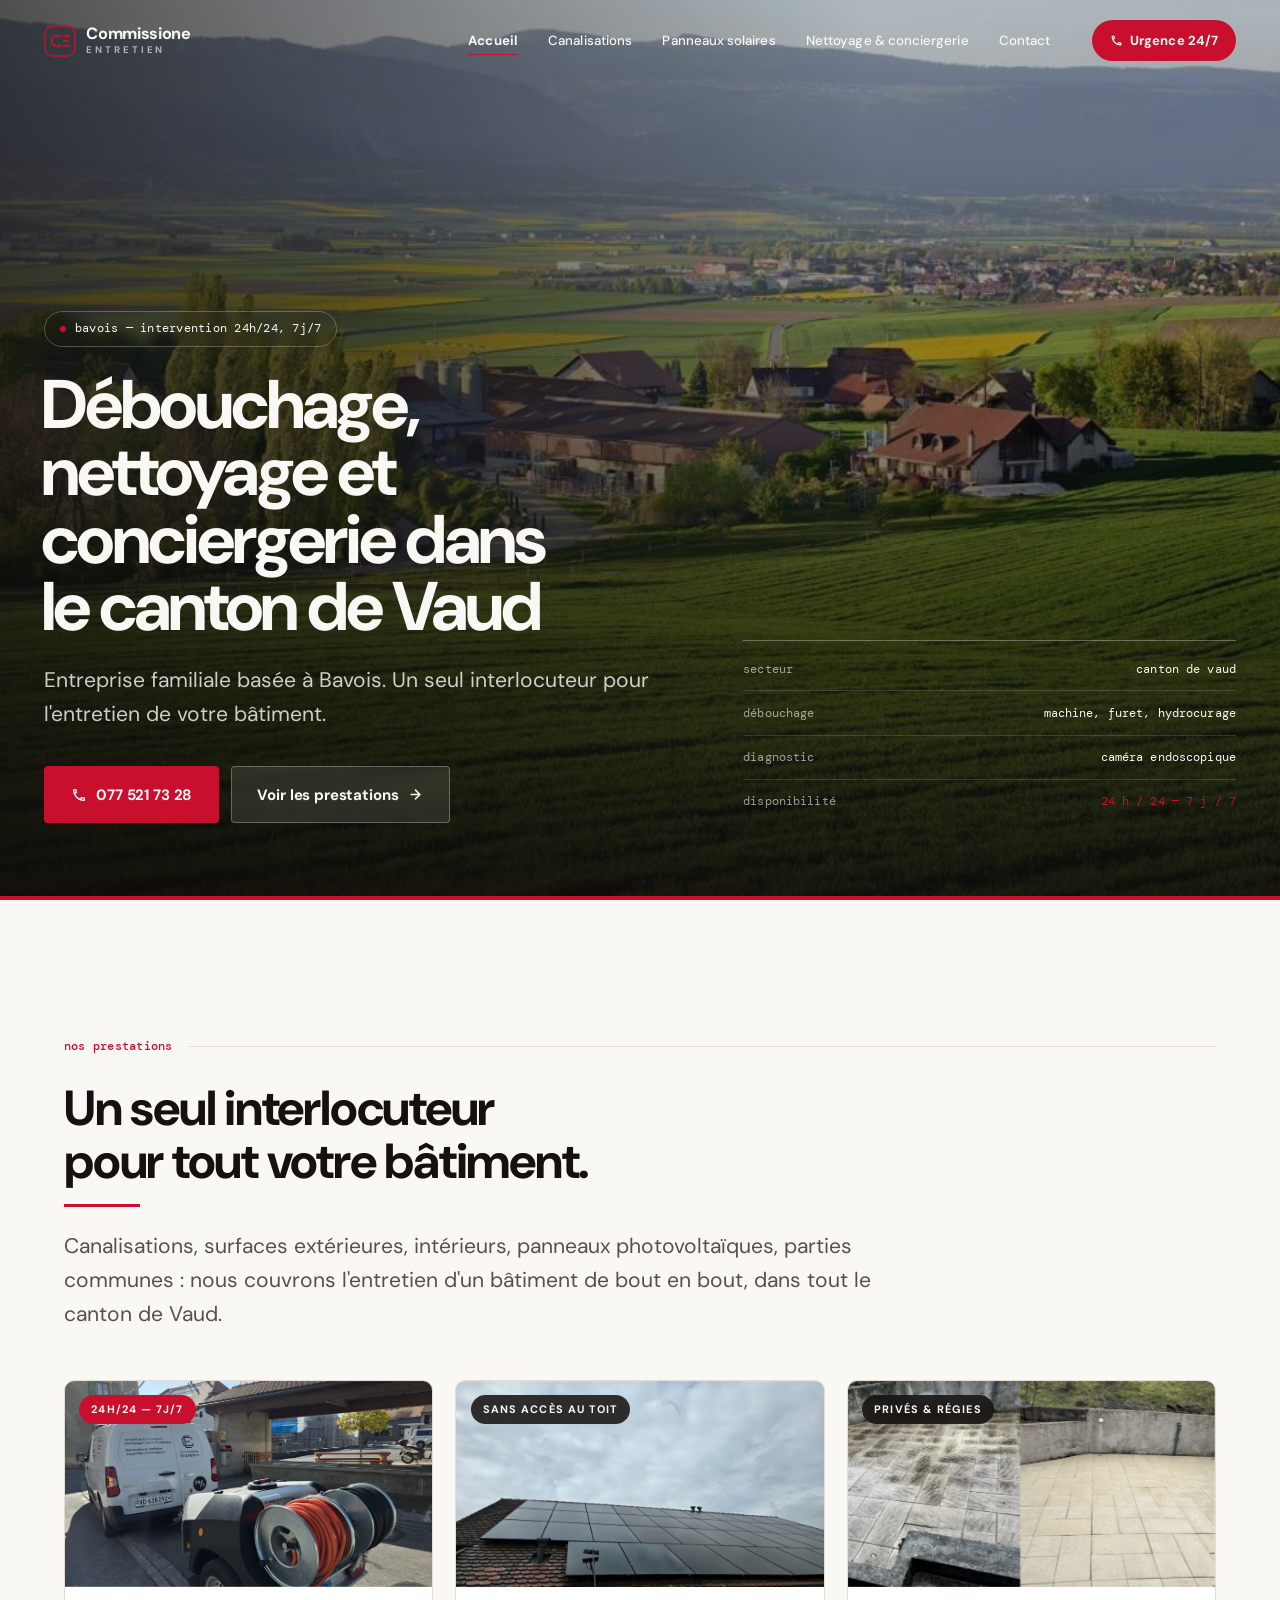
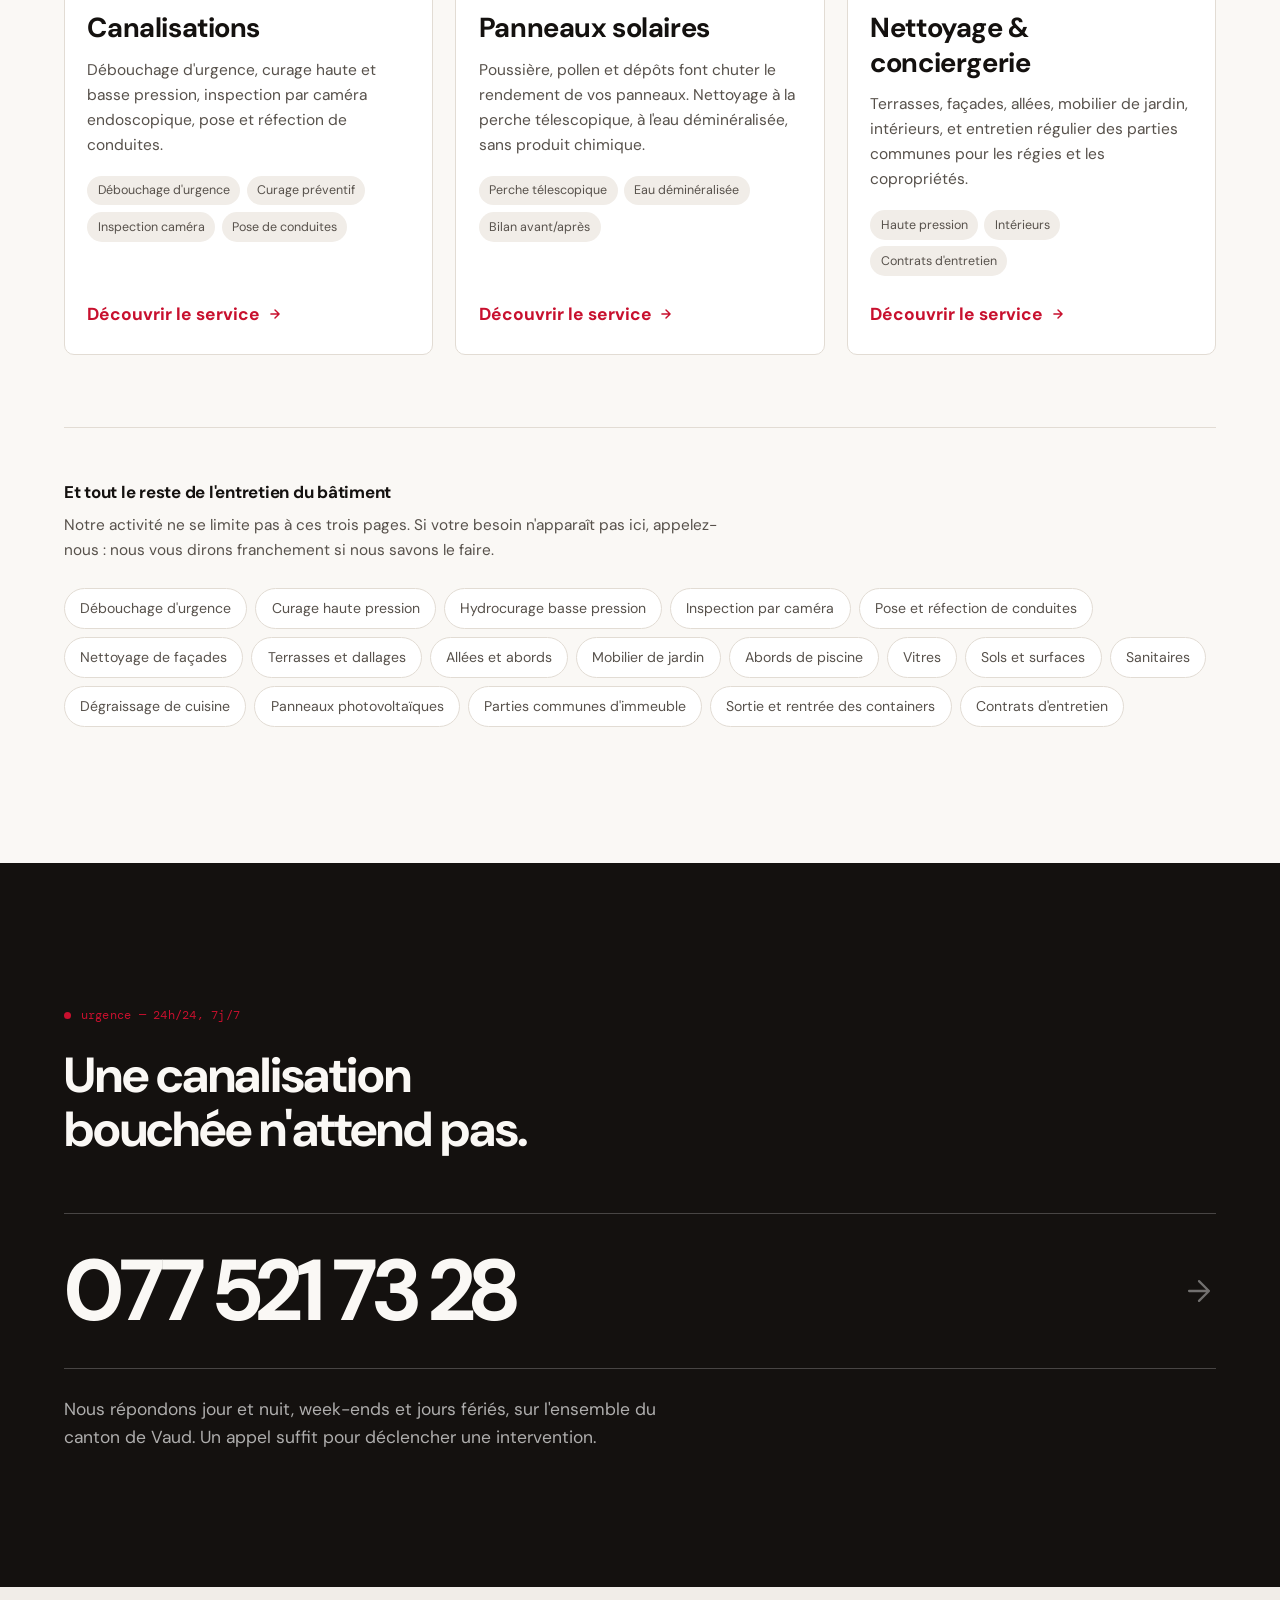
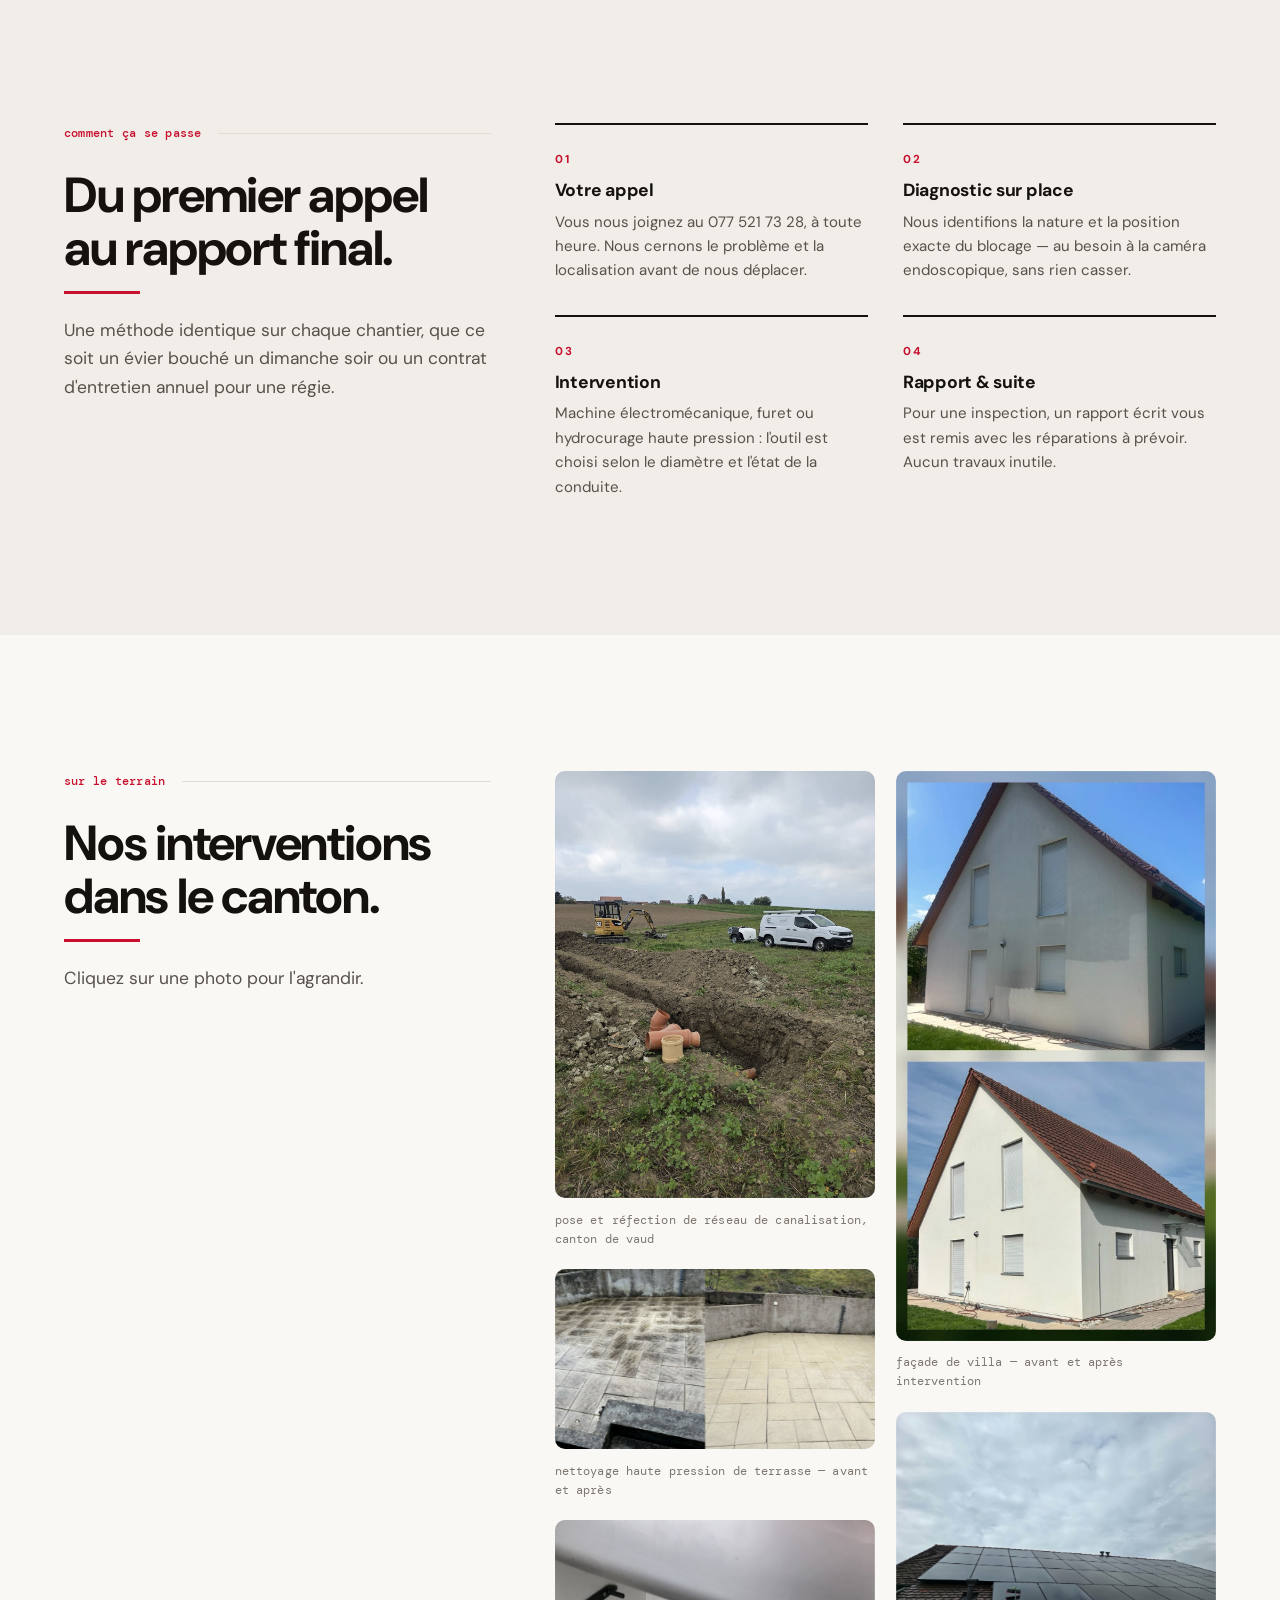
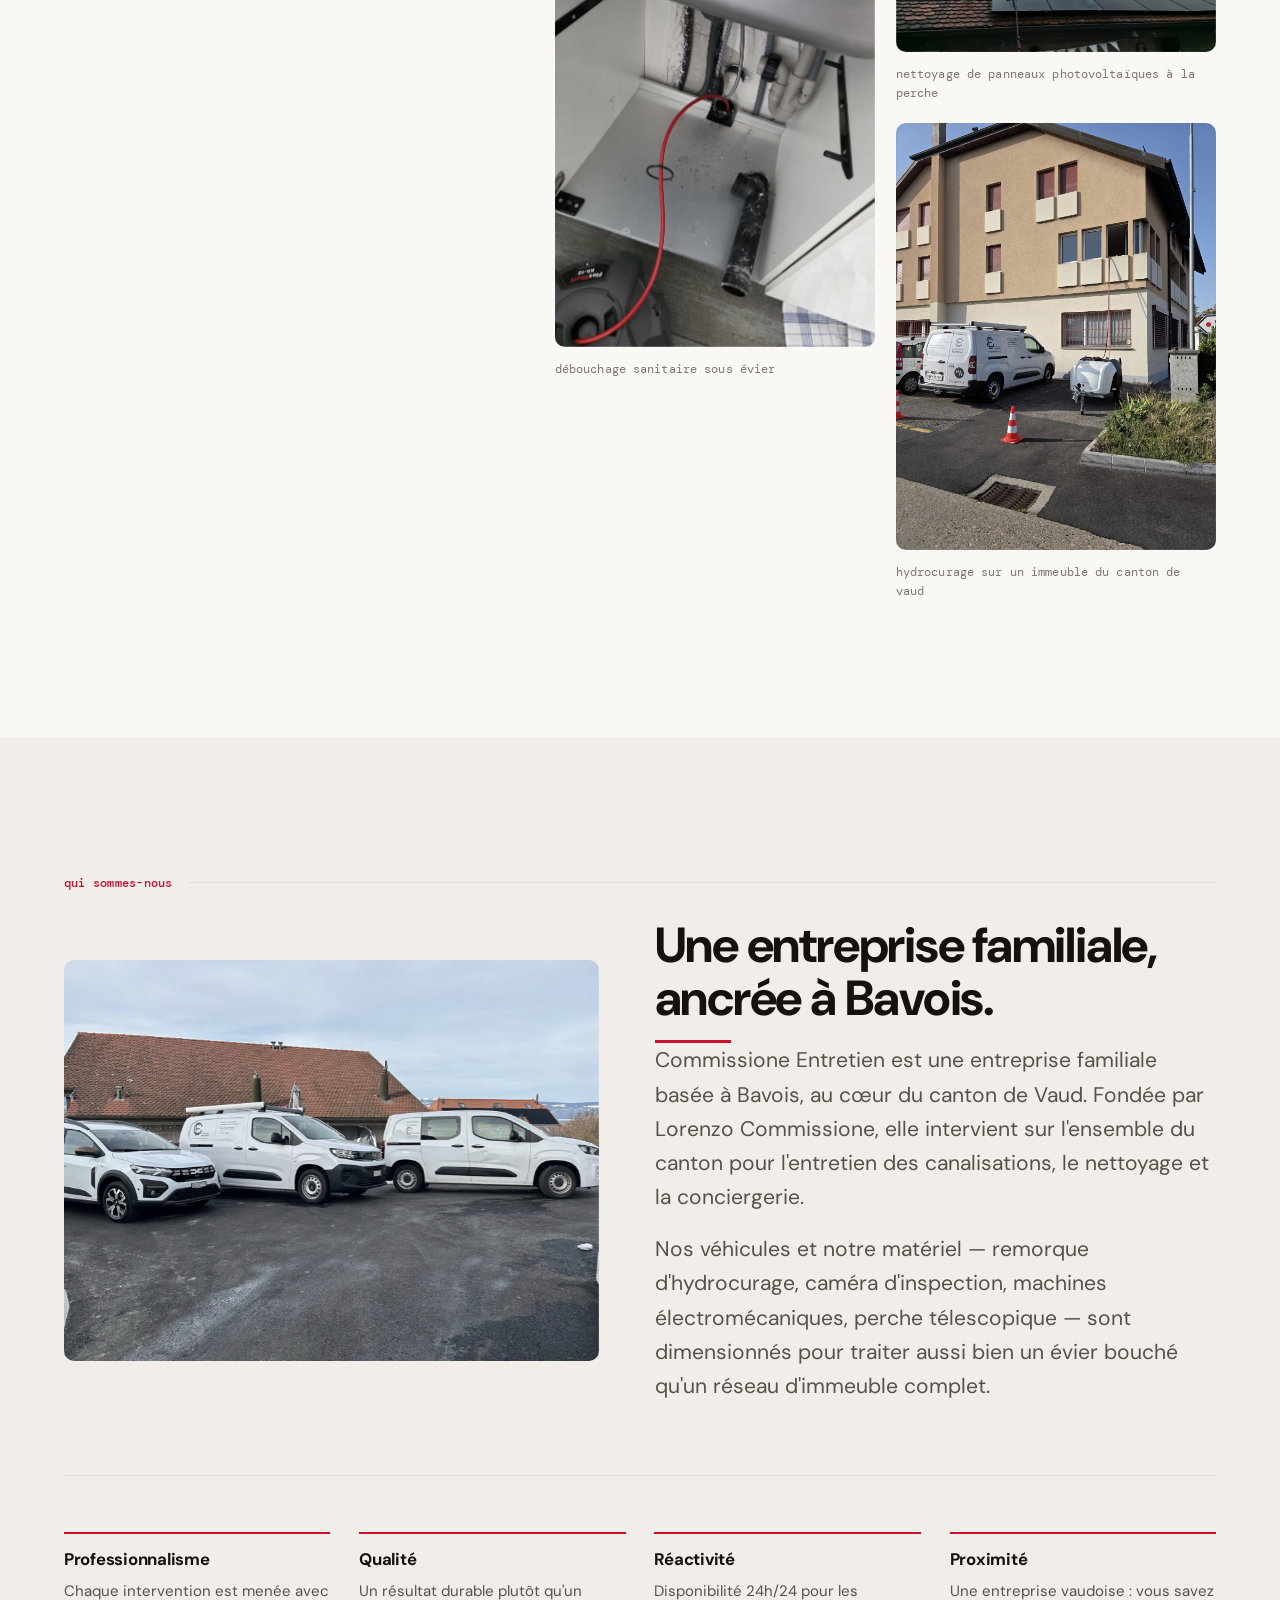
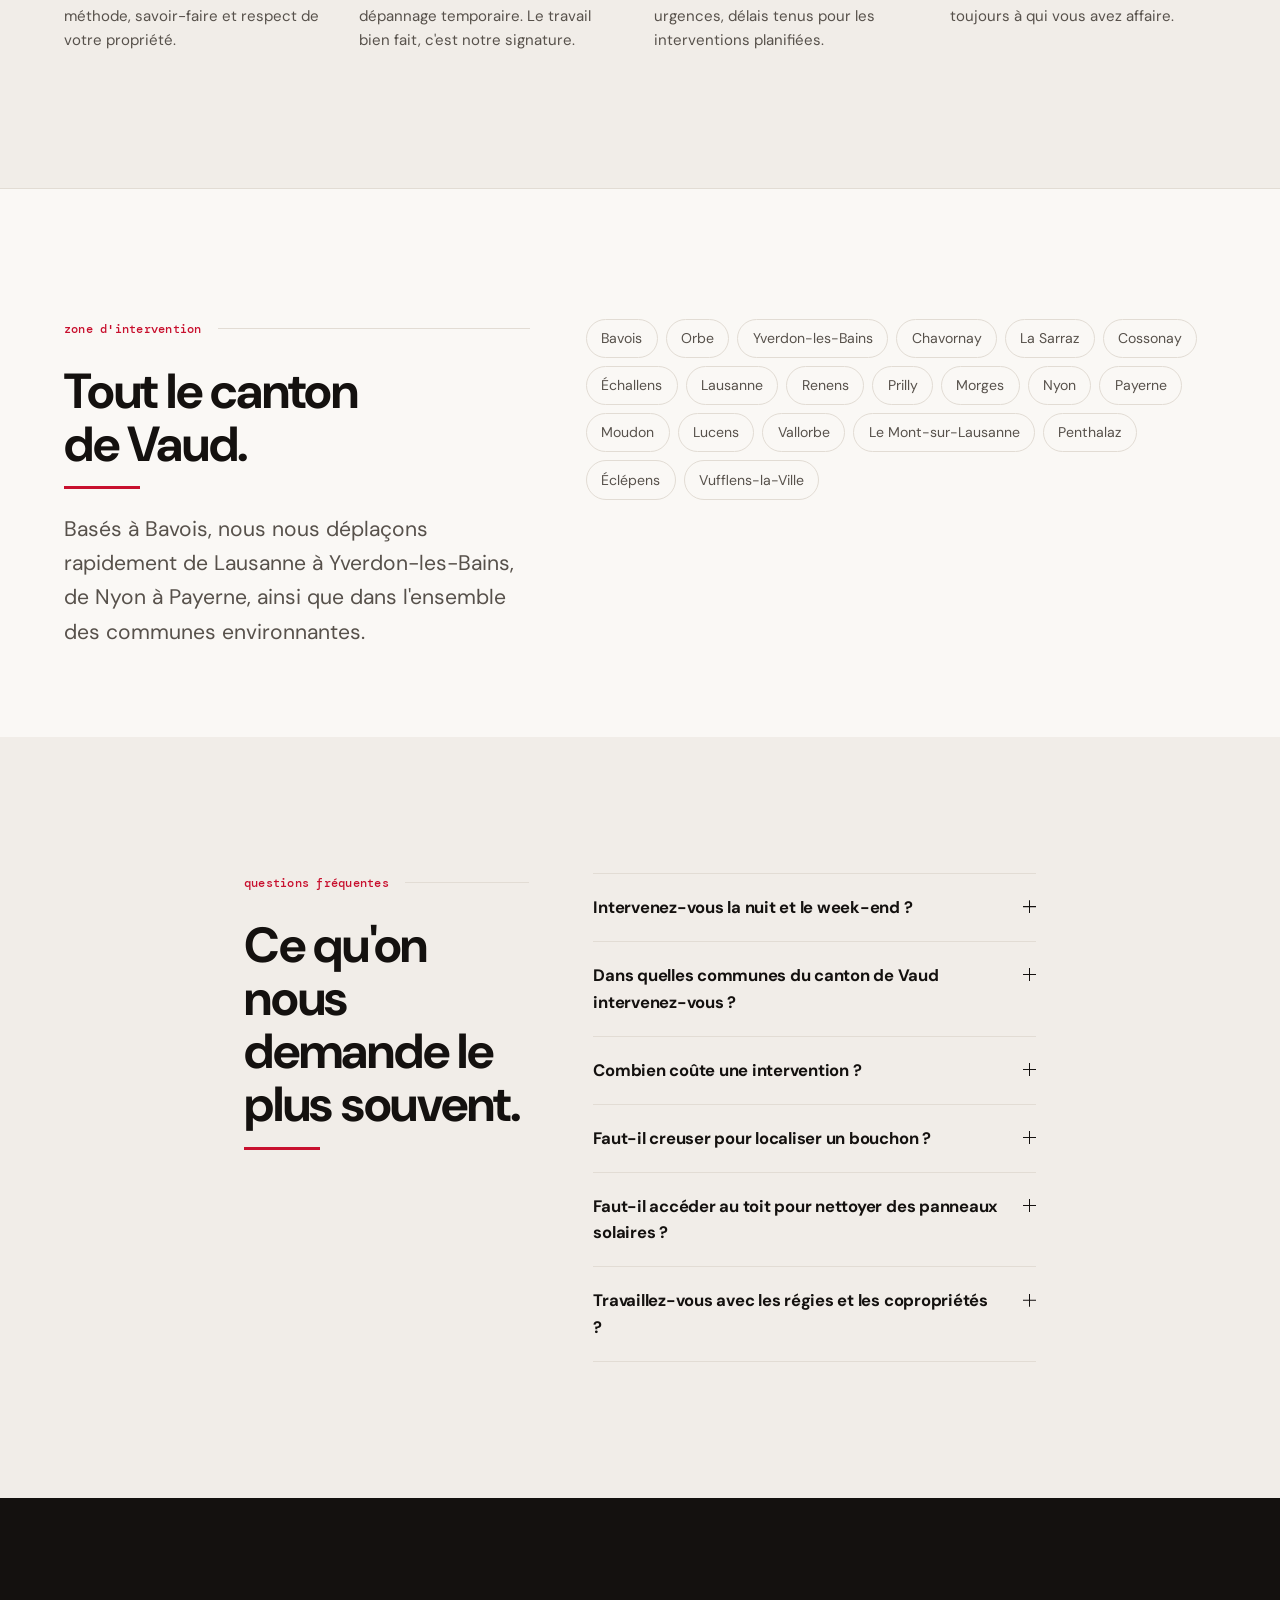
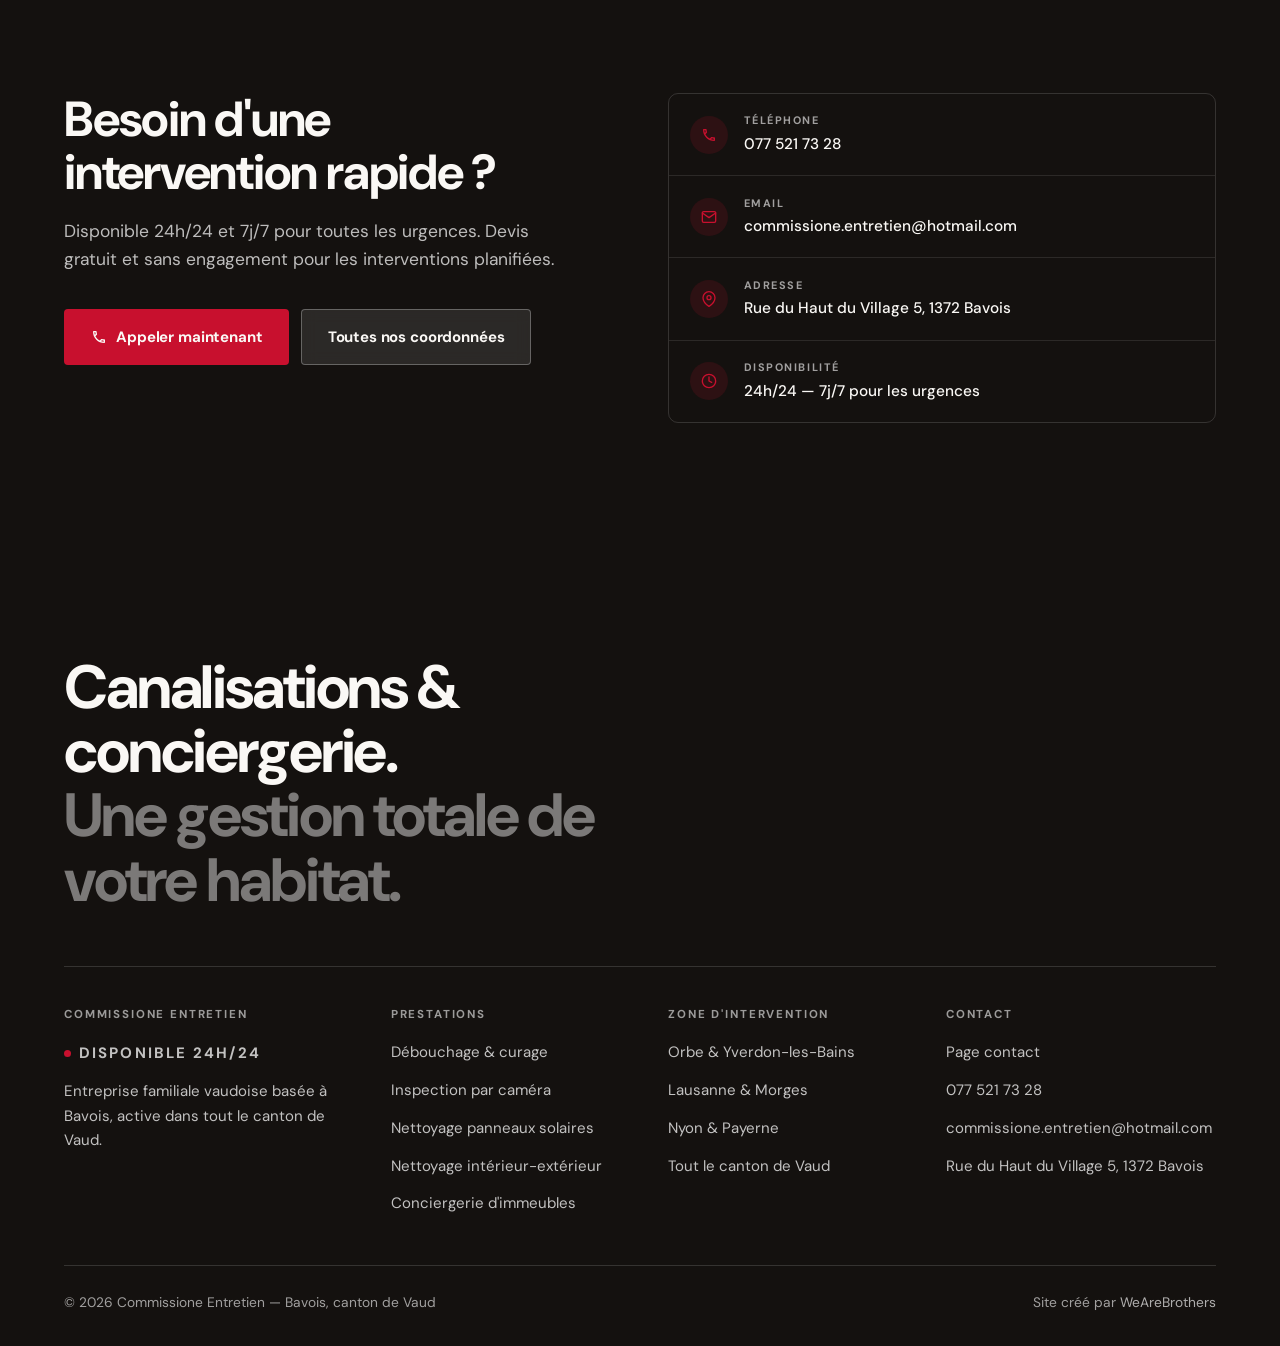
==== commit c75fed74: "Refonte complète du site + 3 pages SEO Structure - Passage d'une page unique à 5 pages : accueil, ca" ====
--- a/index.html
+++ b/index.html
@@ -4,432 +4,847 @@
 <head>
     <meta charset="UTF-8">
     <meta name="viewport" content="width=device-width, initial-scale=1.0, viewport-fit=cover">
+
+    <title>Débouchage, Nettoyage &amp; Conciergerie Vaud | Commissione Entretien</title>
+    <meta name="description" content="Débouchage, curage et inspection caméra de canalisations, nettoyage de panneaux solaires, façades, terrasses et conciergerie d'immeubles dans tout le canton de Vaud. 24h/24 depuis Bavois. Devis gratuit.">
+    <link rel="canonical" href="https://commissione-entretien.ch/">
+    <meta name="robots" content="index, follow, max-image-preview:large, max-snippet:-1">
     <meta name="theme-color" content="#c8102e">
+    <meta name="format-detection" content="telephone=no">
     <meta name="apple-mobile-web-app-capable" content="yes">
     <meta name="apple-mobile-web-app-status-bar-style" content="black-translucent">
     <meta name="mobile-web-app-capable" content="yes">
-    <meta name="format-detection" content="telephone=no">
-    <title>Commissione Entretien — Débouchage & Entretien 24h/24</title>
-    <meta name="description" content="Commissione Entretien — Entreprise familiale vaudoise basée à Bavois. Débouchage, curage, inspection par caméra, nettoyage et conciergerie. Intervention rapide 24h/24, 7j/7.">
-    <meta name="robots" content="index, follow">
+    <meta name="author" content="Commissione Entretien">
+    <meta name="geo.region" content="CH-VD">
+    <meta name="geo.placename" content="Bavois">
+    <meta name="geo.position" content="46.6883;6.5556">
+    <meta name="ICBM" content="46.6883, 6.5556">
 
     <!-- Open Graph -->
     <meta property="og:type" content="website">
-    <meta property="og:title" content="Commissione Entretien — Débouchage & Entretien 24h/24">
-    <meta property="og:description" content="Entreprise familiale vaudoise. Débouchage, curage, inspection caméra, nettoyage et conciergerie. Intervention rapide 24h/24, 7j/7.">
+    <meta property="og:site_name" content="Commissione Entretien">
+    <meta property="og:title" content="Débouchage, Nettoyage &amp; Conciergerie — Canton de Vaud">
+    <meta property="og:description" content="Entreprise familiale vaudoise basée à Bavois. Débouchage, curage, inspection caméra, nettoyage et conciergerie. Intervention 24h/24, 7j/7.">
+    <meta property="og:url" content="https://commissione-entretien.ch/">
+    <meta property="og:image" content="https://commissione-entretien.ch/assets/paysage-vaud-bavois.png">
+    <meta property="og:image:width" content="1080">
+    <meta property="og:image:height" content="624">
+    <meta property="og:image:alt" content="Campagne vaudoise autour de Bavois">
     <meta property="og:locale" content="fr_CH">
 
-    <!-- Fonts -->
+    <!-- Twitter -->
+    <meta name="twitter:card" content="summary_large_image">
+    <meta name="twitter:title" content="Débouchage, Nettoyage &amp; Conciergerie — Canton de Vaud">
+    <meta name="twitter:description" content="Entreprise familiale vaudoise basée à Bavois. Intervention 24h/24, 7j/7 dans tout le canton.">
+    <meta name="twitter:image" content="https://commissione-entretien.ch/assets/paysage-vaud-bavois.png">
+
+    <!-- Icônes -->
+    <link rel="icon" type="image/x-icon" href="/favicon.ico">
+    <link rel="icon" type="image/png" sizes="16x16" href="/favicon-16x16.png">
+    <link rel="icon" type="image/png" sizes="32x32" href="/favicon-32x32.png">
+    <link rel="apple-touch-icon" sizes="180x180" href="/apple-touch-icon.png">
+    <link rel="manifest" href="/site.webmanifest">
+
+    <!-- Typographie -->
     <link rel="preconnect" href="https://fonts.googleapis.com">
     <link rel="preconnect" href="https://fonts.gstatic.com" crossorigin>
-    <link href="https://fonts.googleapis.com/css2?family=Inter:wght@400;600;700;800;900&display=swap" rel="stylesheet">
+    <link href="https://fonts.googleapis.com/css2?family=DM+Mono:wght@400;500&family=DM+Sans:opsz,wght@9..40,400;9..40,500;9..40,700&display=swap" rel="stylesheet">
+
+    <!-- Image LCP -->
+    <link rel="preload" as="image" href="assets/paysage-vaud-bavois.png" fetchpriority="high">
 
     <!-- Styles -->
-    <link rel="stylesheet" href="style.css">
-
-    <!-- GSAP (menu overlay animation) -->
-    <script src="https://cdn.jsdelivr.net/npm/gsap@3.12.7/dist/gsap.min.js" defer></script>
-
-    <!-- Main Script -->
-    <script src="script.js" defer></script>
+    <link rel="stylesheet" href="css/reset.css">
+    <link rel="stylesheet" href="css/base.css">
+    <link rel="stylesheet" href="css/layout.css">
+    <link rel="stylesheet" href="css/home.css">
+    <link rel="stylesheet" href="css/page.css">
+    <link rel="stylesheet" href="css/lightbox.css">
+
+    <!-- Scripts -->
+    <script type="module" src="js/main.js"></script>
+
+    <!-- Données structurées -->
+    <script type="application/ld+json">
+    {
+      "@context": "https://schema.org",
+      "@graph": [
+        {
+          "@type": ["LocalBusiness", "HomeAndConstructionBusiness"],
+          "@id": "https://commissione-entretien.ch/#business",
+          "name": "Commissione Entretien",
+          "description": "Entreprise familiale vaudoise spécialisée dans le débouchage et le curage de canalisations, l'inspection par caméra, la pose et la réfection de conduites, le nettoyage intérieur-extérieur, le nettoyage de panneaux solaires et la conciergerie d'immeubles.",
+          "url": "https://commissione-entretien.ch/",
+          "telephone": "+41775217328",
+          "email": "commissione.entretien@hotmail.com",
+          "image": "https://commissione-entretien.ch/assets/photos/camion-hydrocureuse-immeuble-vaud.jpg",
+          "logo": "https://commissione-entretien.ch/android-chrome-512x512.png",
+          "priceRange": "$$",
+          "currenciesAccepted": "CHF",
+          "founder": { "@type": "Person", "name": "Lorenzo Commissione" },
+          "knowsLanguage": "fr",
+          "address": {
+            "@type": "PostalAddress",
+            "streetAddress": "Rue du Haut du Village 5",
+            "postalCode": "1372",
+            "addressLocality": "Bavois",
+            "addressRegion": "Vaud",
+            "addressCountry": "CH"
+          },
+          "geo": { "@type": "GeoCoordinates", "latitude": 46.6883, "longitude": 6.5556 },
+          "openingHoursSpecification": [{
+            "@type": "OpeningHoursSpecification",
+            "dayOfWeek": ["Monday", "Tuesday", "Wednesday", "Thursday", "Friday", "Saturday", "Sunday"],
+            "opens": "00:00",
+            "closes": "23:59"
+          }],
+          "areaServed": [
+            { "@type": "AdministrativeArea", "name": "Canton de Vaud" },
+            { "@type": "City", "name": "Lausanne" },
+            { "@type": "City", "name": "Yverdon-les-Bains" },
+            { "@type": "City", "name": "Nyon" },
+            { "@type": "City", "name": "Payerne" },
+            { "@type": "City", "name": "Morges" },
+            { "@type": "City", "name": "Orbe" },
+            { "@type": "City", "name": "Cossonay" },
+            { "@type": "City", "name": "Échallens" },
+            { "@type": "City", "name": "Chavornay" },
+            { "@type": "City", "name": "La Sarraz" },
+            { "@type": "City", "name": "Moudon" },
+            { "@type": "City", "name": "Renens" }
+          ],
+          "hasOfferCatalog": {
+            "@type": "OfferCatalog",
+            "name": "Prestations Commissione Entretien",
+            "itemListElement": [
+              { "@type": "Offer", "itemOffered": { "@type": "Service", "name": "Débouchage d'urgence de canalisation", "url": "https://commissione-entretien.ch/debouchage-curage-canalisation/" } },
+              { "@type": "Offer", "itemOffered": { "@type": "Service", "name": "Curage haute et basse pression", "url": "https://commissione-entretien.ch/debouchage-curage-canalisation/" } },
+              { "@type": "Offer", "itemOffered": { "@type": "Service", "name": "Inspection de canalisation par caméra", "url": "https://commissione-entretien.ch/debouchage-curage-canalisation/#inspection-camera" } },
+              { "@type": "Offer", "itemOffered": { "@type": "Service", "name": "Pose et réfection de canalisation", "url": "https://commissione-entretien.ch/debouchage-curage-canalisation/" } },
+              { "@type": "Offer", "itemOffered": { "@type": "Service", "name": "Nettoyage de panneaux solaires", "url": "https://commissione-entretien.ch/nettoyage-panneaux-solaires/" } },
+              { "@type": "Offer", "itemOffered": { "@type": "Service", "name": "Nettoyage de façades et terrasses", "url": "https://commissione-entretien.ch/nettoyage-conciergerie/" } },
+              { "@type": "Offer", "itemOffered": { "@type": "Service", "name": "Nettoyage intérieur", "url": "https://commissione-entretien.ch/nettoyage-conciergerie/" } },
+              { "@type": "Offer", "itemOffered": { "@type": "Service", "name": "Conciergerie d'immeubles", "url": "https://commissione-entretien.ch/nettoyage-conciergerie/#conciergerie" } }
+            ]
+          }
+        },
+        {
+          "@type": "WebSite",
+          "@id": "https://commissione-entretien.ch/#website",
+          "url": "https://commissione-entretien.ch/",
+          "name": "Commissione Entretien",
+          "inLanguage": "fr-CH",
+          "publisher": { "@id": "https://commissione-entretien.ch/#business" }
+        },
+        {
+          "@type": "FAQPage",
+          "@id": "https://commissione-entretien.ch/#faq",
+          "mainEntity": [
+            {
+              "@type": "Question",
+              "name": "Intervenez-vous la nuit et le week-end ?",
+              "acceptedAnswer": { "@type": "Answer", "text": "Oui. Les urgences de canalisation sont prises en charge 24h/24 et 7j/7, week-ends et jours fériés compris, sur l'ensemble du canton de Vaud. Un seul numéro : 077 521 73 28." }
+            },
+            {
+              "@type": "Question",
+              "name": "Dans quelles communes du canton de Vaud intervenez-vous ?",
+              "acceptedAnswer": { "@type": "Answer", "text": "Nous sommes basés à Bavois et intervenons dans tout le canton de Vaud : Orbe, Yverdon-les-Bains, Chavornay, La Sarraz, Cossonay, Échallens, Lausanne, Renens, Prilly, Morges, Nyon, Payerne, Moudon, Vallorbe et les communes environnantes." }
+            },
+            {
+              "@type": "Question",
+              "name": "Combien coûte une intervention ?",
+              "acceptedAnswer": { "@type": "Answer", "text": "Le devis est gratuit et sans engagement. Le montant dépend de la nature du blocage, de sa localisation et de la technique nécessaire — machine électromécanique, furet ou hydrocurage haute pression. Nous annonçons le cadre tarifaire avant d'intervenir." }
+            },
+            {
+              "@type": "Question",
+              "name": "Faut-il creuser pour localiser un bouchon ?",
+              "acceptedAnswer": { "@type": "Answer", "text": "Non. Notre caméra endoscopique haute résolution permet un examen non destructif de la conduite : fissures, racines, affaissements et obstructions sont localisés sans creuser à l'aveugle. Un rapport écrit est remis après l'inspection." }
+            },
+            {
+              "@type": "Question",
+              "name": "Faut-il accéder au toit pour nettoyer des panneaux solaires ?",
+              "acceptedAnswer": { "@type": "Answer", "text": "Non. Nous travaillons exclusivement à la perche télescopique, depuis le sol ou une plateforme stable, à l'eau déminéralisée et sans produit chimique. Aucun risque de casse de tuile ni de dommage à l'installation." }
+            },
+            {
+              "@type": "Question",
+              "name": "Travaillez-vous avec les régies et les copropriétés ?",
+              "acceptedAnswer": { "@type": "Answer", "text": "Oui. Nous assurons l'entretien régulier des parties communes pour les régies, gérances et copropriétés, avec des contrats d'entretien adaptables : la fréquence des passages est ajustée à la taille et aux besoins de l'immeuble." }
+            }
+          ]
+        }
+      ]
+    }
+    </script>
 </head>
 
 <body>
 
-    <!-- ============================================
-         HEADER
-         ============================================ -->
-    <header class="header" id="header">
-        <button class="header-logo" id="logoBtn" aria-label="Retour en haut">
-            <span class="logo-name">Commissione</span>
-            <span class="logo-sub">Entretien</span>
-        </button>
+    <a href="#contenu" class="skip-link">Aller au contenu</a>
+
+    <!-- ==================== HEADER ==================== -->
+    <header class="header" data-header>
+        <a href="./" class="header-logo" aria-label="Commissione Entretien — accueil">
+            <svg class="logo-mark" width="32" height="32" viewBox="0 0 40 40" fill="none" aria-hidden="true"><rect x="1.3" y="1.3" width="37.4" height="37.4" rx="9.5" stroke="currentColor" stroke-width="1.8"/><path d="M20.4 14.6a6.7 6.7 0 100 10.8" stroke="currentColor" stroke-width="2.5" stroke-linecap="round"/><path d="M24.6 14.2h6.6M24.6 20h5M24.6 25.8h6.6" stroke="currentColor" stroke-width="2.5" stroke-linecap="round"/></svg>
+            <span class="header-logo-text">
+                <span class="logo-name">Commissione</span>
+                <span class="logo-sub">Entretien</span>
+            </span>
+        </a>
+
+        <nav class="header-nav" aria-label="Navigation principale">
+            <a href="./" aria-current="page">Accueil</a>
+            <a href="debouchage-curage-canalisation/">Canalisations</a>
+            <a href="nettoyage-panneaux-solaires/">Panneaux solaires</a>
+            <a href="nettoyage-conciergerie/">Nettoyage &amp; conciergerie</a>
+            <a href="contact/">Contact</a>
+        </nav>
+
         <div class="header-right">
-            <a href="tel:+41775217328" class="header-phone" aria-label="Appel urgence 24/7">
+            <a href="tel:+41775217328" class="header-phone">
                 <svg width="13" height="13" viewBox="0 0 24 24" fill="currentColor" aria-hidden="true"><path d="M6.54 5c.06.89.21 1.76.45 2.59l-1.2 1.2c-.41-1.2-.67-2.47-.76-3.79h1.51m9.86 12.02c.85.24 1.72.39 2.6.45v1.49c-1.32-.09-2.59-.35-3.8-.75l1.2-1.19M7.5 3H4c-.55 0-1 .45-1 1 0 9.39 7.61 17 17 17 .55 0 1-.45 1-1v-3.49c0-.55-.45-1-1-1-1.24 0-2.45-.2-3.57-.57-.1-.04-.21-.05-.31-.05-.26 0-.51.1-.71.29l-2.2 2.2c-2.83-1.45-5.15-3.76-6.59-6.59l2.2-2.2c.28-.28.38-.67.27-1.04C8.7 6.45 8.5 5.25 8.5 4c0-.55-.45-1-1-1z"/></svg>
                 Urgence 24/7
             </a>
-            <button class="header-menu-btn" id="menuToggle" aria-label="Ouvrir le menu" aria-expanded="false" aria-controls="navOverlay">
+            <button class="header-menu-btn" data-menu-toggle aria-label="Ouvrir le menu" aria-expanded="false" aria-controls="nav-overlay">
                 <span class="menu-line"></span>
                 <span class="menu-line"></span>
             </button>
         </div>
     </header>
 
-    <!-- ============================================
-         NAV OVERLAY
-         ============================================ -->
-    <nav class="nav-overlay" id="navOverlay" aria-hidden="true" role="dialog" aria-modal="true" aria-label="Navigation principale">
-        <div class="nav-content">
-            <div class="nav-links">
-                <a href="#home" class="nav-link" data-nav-link>ACCUEIL</a>
-                <a href="#services" class="nav-link" data-nav-link>SERVICES</a>
-                <a href="#about" class="nav-link" data-nav-link>À PROPOS</a>
-                <a href="#contact" class="nav-link" data-nav-link>CONTACT</a>
+    <!-- ==================== NAVIGATION MOBILE ==================== -->
+    <nav class="nav-overlay" id="nav-overlay" data-nav-overlay aria-hidden="true" aria-label="Navigation mobile">
+        <div class="nav-links">
+            <a href="./" class="nav-link">Accueil</a>
+            <a href="debouchage-curage-canalisation/" class="nav-link">Canalisations</a>
+            <a href="nettoyage-panneaux-solaires/" class="nav-link">Panneaux solaires</a>
+            <a href="nettoyage-conciergerie/" class="nav-link">Nettoyage &amp; conciergerie</a>
+            <a href="contact/" class="nav-link">Contact</a>
+        </div>
+        <div class="nav-contact">
+            <a href="tel:+41775217328" class="nav-phone">077 521 73 28</a>
+            <a href="mailto:commissione.entretien@hotmail.com">commissione.entretien@hotmail.com</a>
+            <a href="https://maps.google.com/?q=Rue+du+Haut+du+Village+5,+1372+Bavois" target="_blank" rel="noopener">Rue du Haut du Village 5, 1372 Bavois</a>
+        </div>
+    </nav>
+
+    <main id="contenu">
+
+        <span class="header-sentinel" data-header-sentinel aria-hidden="true"></span>
+
+        <!-- ==================== HERO ==================== -->
+        <section class="hero" aria-labelledby="hero-title">
+            <img
+                src="assets/paysage-vaud-bavois.png"
+                alt="Campagne vaudoise autour de Bavois, zone d'intervention de Commissione Entretien"
+                class="hero-bg"
+                width="1080"
+                height="624"
+                fetchpriority="high"
+                decoding="async">
+            <div class="hero-scrim" aria-hidden="true"></div>
+            <div class="hero-rule" aria-hidden="true"></div>
+
+            <div class="hero-inner">
+                <div class="hero-main">
+                <p class="hero-eyebrow">
+                    <span class="dot" aria-hidden="true"></span>
+                    Bavois — intervention 24h/24, 7j/7
+                </p>
+
+                <h1 class="hero-title" id="hero-title">Débouchage, nettoyage et conciergerie dans le canton de Vaud</h1>
+
+                <p class="hero-sub">
+                    Entreprise familiale basée à Bavois. Un seul interlocuteur pour l'entretien de votre bâtiment.
+                </p>
+
+                <div class="hero-ctas">
+                    <a href="tel:+41775217328" class="btn btn--accent">
+                        <svg width="16" height="16" viewBox="0 0 24 24" fill="currentColor" aria-hidden="true"><path d="M6.54 5c.06.89.21 1.76.45 2.59l-1.2 1.2c-.41-1.2-.67-2.47-.76-3.79h1.51m9.86 12.02c.85.24 1.72.39 2.6.45v1.49c-1.32-.09-2.59-.35-3.8-.75l1.2-1.19M7.5 3H4c-.55 0-1 .45-1 1 0 9.39 7.61 17 17 17 .55 0 1-.45 1-1v-3.49c0-.55-.45-1-1-1-1.24 0-2.45-.2-3.57-.57-.1-.04-.21-.05-.31-.05-.26 0-.51.1-.71.29l-2.2 2.2c-2.83-1.45-5.15-3.76-6.59-6.59l2.2-2.2c.28-.28.38-.67.27-1.04C8.7 6.45 8.5 5.25 8.5 4c0-.55-.45-1-1-1z"/></svg>
+                        077 521 73 28
+                    </a>
+                    <a href="#prestations" class="btn btn--light">
+                        Voir les prestations
+                        <svg width="15" height="15" viewBox="0 0 24 24" fill="none" stroke="currentColor" stroke-width="2.5" stroke-linecap="round" stroke-linejoin="round" aria-hidden="true"><path d="M5 12h14M12 5l7 7-7 7"/></svg>
+                    </a>
+                </div>
+
+                </div>
+
+                <div class="hero-sheet">
+                    <dl>
+                        <div><dt>secteur</dt><dd>canton de vaud</dd></div>
+                        <div><dt>débouchage</dt><dd>machine, furet, hydrocurage</dd></div>
+                        <div><dt>diagnostic</dt><dd>caméra endoscopique</dd></div>
+                        <div><dt>disponibilité</dt><dd>24 h / 24 — 7 j / 7</dd></div>
+                    </dl>
+                </div>
             </div>
-            <div class="nav-contact-info">
-                <a href="tel:+41775217328" class="nav-phone">077.521.73.28</a>
-                <a href="mailto:commissione.entretien@hotmail.com" class="nav-email">commissione.entretien@hotmail.com</a>
+        </section>
+
+        <!-- ==================== PRESTATIONS ==================== -->
+        <section class="section" id="prestations" aria-labelledby="prestations-title">
+            <div class="container">
+                <p class="section-label reveal"><span>nos prestations</span></p>
+                <h2 class="section-heading reveal" id="prestations-title">Un seul interlocuteur pour tout votre bâtiment.</h2>
+                <p class="section-intro reveal">
+                    Canalisations, surfaces extérieures, intérieurs, panneaux photovoltaïques, parties communes :
+                    nous couvrons l'entretien d'un bâtiment de bout en bout, dans tout le canton de Vaud.
+                </p>
+
+                <div class="services-grid">
+
+                    <article class="service-card reveal">
+                        <p class="service-badge">24h/24 — 7j/7</p>
+                        <div class="media media--crop reveal-media">
+                            <img src="assets/photos/camion-remorque-hydrocurage-bavois.jpg"
+                                 alt="Camion et remorque d'hydrocurage haute pression Commissione Entretien en intervention"
+                                 width="1800" height="1350" loading="lazy" decoding="async">
+                        </div>
+                        <div class="service-body">
+                            <h3 class="service-title">Canalisations</h3>
+                            <p class="service-desc">
+                                Débouchage d'urgence, curage haute et basse pression, inspection par caméra
+                                endoscopique, pose et réfection de conduites.
+                            </p>
+                            <ul class="service-points">
+                                <li>Débouchage d'urgence</li>
+                                <li>Curage préventif</li>
+                                <li>Inspection caméra</li>
+                                <li>Pose de conduites</li>
+                            </ul>
+                            <a href="debouchage-curage-canalisation/" class="link">
+                                Découvrir le service
+                                <svg width="14" height="14" viewBox="0 0 24 24" fill="none" stroke="currentColor" stroke-width="2.5" stroke-linecap="round" stroke-linejoin="round" aria-hidden="true"><path d="M5 12h14M12 5l7 7-7 7"/></svg>
+                            </a>
+                        </div>
+                    </article>
+
+                    <article class="service-card reveal" data-delay="1">
+                        <p class="service-badge service-badge--neutral">Sans accès au toit</p>
+                        <div class="media media--crop reveal-media">
+                            <img src="assets/photos/nettoyage-panneaux-solaires-perche.jpg"
+                                 alt="Nettoyage de panneaux solaires à la perche télescopique sur une toiture du canton de Vaud"
+                                 width="1800" height="1350" loading="lazy" decoding="async">
+                        </div>
+                        <div class="service-body">
+                            <h3 class="service-title">Panneaux solaires</h3>
+                            <p class="service-desc">
+                                Poussière, pollen et dépôts font chuter le rendement de vos panneaux. Nettoyage à la
+                                perche télescopique, à l'eau déminéralisée, sans produit chimique.
+                            </p>
+                            <ul class="service-points">
+                                <li>Perche télescopique</li>
+                                <li>Eau déminéralisée</li>
+                                <li>Bilan avant/après</li>
+                            </ul>
+                            <a href="nettoyage-panneaux-solaires/" class="link">
+                                Découvrir le service
+                                <svg width="14" height="14" viewBox="0 0 24 24" fill="none" stroke="currentColor" stroke-width="2.5" stroke-linecap="round" stroke-linejoin="round" aria-hidden="true"><path d="M5 12h14M12 5l7 7-7 7"/></svg>
+                            </a>
+                        </div>
+                    </article>
+
+                    <article class="service-card reveal" data-delay="2">
+                        <p class="service-badge service-badge--neutral">Privés &amp; régies</p>
+                        <div class="media media--crop reveal-media">
+                            <img src="assets/photos/nettoyage-terrasse-dallage-avant-apres.jpg"
+                                 alt="Terrasse en dallage avant et après nettoyage haute pression par Commissione Entretien"
+                                 width="1800" height="1012" loading="lazy" decoding="async">
+                        </div>
+                        <div class="service-body">
+                            <h3 class="service-title">Nettoyage &amp; conciergerie</h3>
+                            <p class="service-desc">
+                                Terrasses, façades, allées, mobilier de jardin, intérieurs, et entretien régulier
+                                des parties communes pour les régies et les copropriétés.
+                            </p>
+                            <ul class="service-points">
+                                <li>Haute pression</li>
+                                <li>Intérieurs</li>
+                                <li>Contrats d'entretien</li>
+                            </ul>
+                            <a href="nettoyage-conciergerie/" class="link">
+                                Découvrir le service
+                                <svg width="14" height="14" viewBox="0 0 24 24" fill="none" stroke="currentColor" stroke-width="2.5" stroke-linecap="round" stroke-linejoin="round" aria-hidden="true"><path d="M5 12h14M12 5l7 7-7 7"/></svg>
+                            </a>
+                        </div>
+                    </article>
+
+                </div>
+
+                <div class="everything reveal">
+                    <h3>Et tout le reste de l'entretien du bâtiment</h3>
+                    <p>
+                        Notre activité ne se limite pas à ces trois pages. Si votre besoin n'apparaît pas ici,
+                        appelez-nous : nous vous dirons franchement si nous savons le faire.
+                    </p>
+                    <ul class="tags">
+                        <li>Débouchage d'urgence</li>
+                        <li>Curage haute pression</li>
+                        <li>Hydrocurage basse pression</li>
+                        <li>Inspection par caméra</li>
+                        <li>Pose et réfection de conduites</li>
+                        <li>Nettoyage de façades</li>
+                        <li>Terrasses et dallages</li>
+                        <li>Allées et abords</li>
+                        <li>Mobilier de jardin</li>
+                        <li>Abords de piscine</li>
+                        <li>Vitres</li>
+                        <li>Sols et surfaces</li>
+                        <li>Sanitaires</li>
+                        <li>Dégraissage de cuisine</li>
+                        <li>Panneaux photovoltaïques</li>
+                        <li>Parties communes d'immeuble</li>
+                        <li>Sortie et rentrée des containers</li>
+                        <li>Contrats d'entretien</li>
+                    </ul>
+                </div>
+            </div>
+        </section>
+
+        <!-- ==================== BANDE URGENCE ==================== -->
+        <section class="section section--ink urgence" aria-labelledby="urgence-title">
+            <div class="container">
+                <p class="urgence-kicker reveal">
+                    <span class="dot" aria-hidden="true"></span>
+                    urgence — 24h/24, 7j/7
+                </p>
+
+                <h2 class="urgence-title reveal" id="urgence-title">Une canalisation bouchée n'attend pas.</h2>
+
+                <a href="tel:+41775217328" class="urgence-number reveal">
+                    <span>077 521 73 28</span>
+                    <svg width="34" height="34" viewBox="0 0 24 24" fill="none" stroke="currentColor" stroke-width="1.6" stroke-linecap="round" stroke-linejoin="round" aria-hidden="true"><path d="M5 12h14M12 5l7 7-7 7"/></svg>
+                </a>
+
+                <p class="urgence-note reveal">
+                    Nous répondons jour et nuit, week-ends et jours fériés, sur l'ensemble du canton de Vaud.
+                    Un appel suffit pour déclencher une intervention.
+                </p>
+            </div>
+        </section>
+
+        <!-- ==================== DÉROULÉ D'UNE INTERVENTION ==================== -->
+        <section class="section section--tint" id="deroulement" aria-labelledby="process-title">
+            <div class="container">
+                <div class="pinned">
+                    <div class="pinned-head">
+                <p class="section-label reveal"><span>comment ça se passe</span></p>
+                        <h2 class="section-heading reveal" id="process-title">Du premier appel au rapport final.</h2>
+                        <p class="section-intro reveal">
+                            Une méthode identique sur chaque chantier, que ce soit un évier bouché un dimanche soir
+                            ou un contrat d'entretien annuel pour une régie.
+                        </p>
+                    </div>
+
+                    <div class="pinned-body">
+
+                <div class="process">
+                    <div class="step reveal">
+                        <p class="step-num">01</p>
+                        <h3>Votre appel</h3>
+                        <p>Vous nous joignez au 077 521 73 28, à toute heure. Nous cernons le problème et
+                           la localisation avant de nous déplacer.</p>
+                    </div>
+                    <div class="step reveal" data-delay="1">
+                        <p class="step-num">02</p>
+                        <h3>Diagnostic sur place</h3>
+                        <p>Nous identifions la nature et la position exacte du blocage — au besoin à la caméra
+                           endoscopique, sans rien casser.</p>
+                    </div>
+                    <div class="step reveal" data-delay="2">
+                        <p class="step-num">03</p>
+                        <h3>Intervention</h3>
+                        <p>Machine électromécanique, furet ou hydrocurage haute pression : l'outil est choisi
+                           selon le diamètre et l'état de la conduite.</p>
+                    </div>
+                    <div class="step reveal" data-delay="3">
+                        <p class="step-num">04</p>
+                        <h3>Rapport &amp; suite</h3>
+                        <p>Pour une inspection, un rapport écrit vous est remis avec les réparations à prévoir.
+                           Aucun travaux inutile.</p>
+                    </div>
+                </div>
+                    </div>
+                </div>            </div>
+        </section>
+
+        <!-- ==================== RÉALISATIONS ==================== -->
+        <section class="section" id="realisations" aria-labelledby="realisations-title">
+            <div class="container">
+                <div class="pinned">
+                    <div class="pinned-head">
+                <p class="section-label reveal"><span>sur le terrain</span></p>
+                        <h2 class="section-heading reveal" id="realisations-title">Nos interventions dans le canton.</h2>
+                        <p class="section-intro reveal">Cliquez sur une photo pour l'agrandir.</p>
+                    </div>
+
+                    <div class="pinned-body">
+
+                <div class="works">
+                    <figure class="work reveal">
+                        <a class="zoom" href="assets/photos/chantier-canalisation-tranchee-vaud.jpg"
+                           data-caption="Pose et réfection de réseau de canalisation, canton de Vaud">
+                            <span class="media reveal-media">
+                                <span class="zoom-hint">Agrandir</span>
+                                <img src="assets/photos/chantier-canalisation-tranchee-vaud.jpg"
+                                     alt="Tranchée ouverte, pelleteuse et tuyaux lors d'une pose de canalisation dans le canton de Vaud"
+                                     width="1350" height="1800" loading="lazy" decoding="async">
+                            </span>
+                        </a>
+                        <figcaption>Pose et réfection de réseau de canalisation, canton de Vaud</figcaption>
+                    </figure>
+
+                    <figure class="work reveal" data-delay="1">
+                        <a class="zoom" href="assets/photos/nettoyage-terrasse-dallage-avant-apres.jpg"
+                           data-caption="Nettoyage haute pression de terrasse — avant et après">
+                            <span class="media reveal-media">
+                                <span class="zoom-hint">Agrandir</span>
+                                <img src="assets/photos/nettoyage-terrasse-dallage-avant-apres.jpg"
+                                     alt="Terrasse en dallage avant et après nettoyage haute pression"
+                                     width="1800" height="1012" loading="lazy" decoding="async">
+                            </span>
+                        </a>
+                        <figcaption>Nettoyage haute pression de terrasse — avant et après</figcaption>
+                    </figure>
+
+                    <figure class="work reveal" data-delay="2">
+                        <a class="zoom" href="assets/photos/debouchage-sanitaire-sous-evier.jpg"
+                           data-caption="Débouchage sanitaire sous évier à la machine électromécanique">
+                            <span class="media reveal-media">
+                                <span class="zoom-hint">Agrandir</span>
+                                <img src="assets/photos/debouchage-sanitaire-sous-evier.jpg"
+                                     alt="Débouchage sanitaire sous évier avec une machine électromécanique à arbre flexible"
+                                     width="1350" height="1800" loading="lazy" decoding="async">
+                            </span>
+                        </a>
+                        <figcaption>Débouchage sanitaire sous évier</figcaption>
+                    </figure>
+
+                    <figure class="work reveal">
+                        <a class="zoom" href="assets/photos/nettoyage-facade-maison-avant-apres.jpg"
+                           data-caption="Façade de villa — avant et après intervention">
+                            <span class="media reveal-media">
+                                <span class="zoom-hint">Agrandir</span>
+                                <img src="assets/photos/nettoyage-facade-maison-avant-apres.jpg"
+                                     alt="Façade de villa avant et après intervention de Commissione Entretien"
+                                     width="1012" height="1800" loading="lazy" decoding="async">
+                            </span>
+                        </a>
+                        <figcaption>Façade de villa — avant et après intervention</figcaption>
+                    </figure>
+
+                    <figure class="work reveal" data-delay="1">
+                        <a class="zoom" href="assets/photos/nettoyage-panneaux-solaires-perche.jpg"
+                           data-caption="Nettoyage de panneaux photovoltaïques à la perche télescopique">
+                            <span class="media reveal-media">
+                                <span class="zoom-hint">Agrandir</span>
+                                <img src="assets/photos/nettoyage-panneaux-solaires-perche.jpg"
+                                     alt="Panneaux photovoltaïques nettoyés à la perche télescopique sur une toiture vaudoise"
+                                     width="1800" height="1350" loading="lazy" decoding="async">
+                            </span>
+                        </a>
+                        <figcaption>Nettoyage de panneaux photovoltaïques à la perche</figcaption>
+                    </figure>
+
+                    <figure class="work reveal" data-delay="2">
+                        <a class="zoom" href="assets/photos/camion-hydrocureuse-immeuble-vaud.jpg"
+                           data-caption="Intervention d'hydrocurage sur un immeuble du canton de Vaud">
+                            <span class="media reveal-media">
+                                <span class="zoom-hint">Agrandir</span>
+                                <img src="assets/photos/camion-hydrocureuse-immeuble-vaud.jpg"
+                                     alt="Véhicule et remorque d'hydrocurage Commissione Entretien devant un immeuble du canton de Vaud"
+                                     width="1350" height="1800" loading="lazy" decoding="async">
+                            </span>
+                        </a>
+                        <figcaption>Hydrocurage sur un immeuble du canton de Vaud</figcaption>
+                    </figure>
+                </div>
+                    </div>
+                </div>            </div>
+        </section>
+
+        <!-- ==================== À PROPOS ==================== -->
+        <section class="section section--tint" id="a-propos" aria-labelledby="about-title">
+            <div class="container">
+                <p class="section-label reveal"><span>qui sommes-nous</span></p>
+
+                <div class="about-grid">
+                    <div class="reveal" data-parallax="30">
+                        <a class="zoom" href="assets/photos/flotte-vehicules-commissione-entretien.jpg"
+                           data-caption="La flotte d'intervention Commissione Entretien, à Bavois">
+                            <span class="media reveal-media">
+                                <span class="zoom-hint">Agrandir</span>
+                                <img src="assets/photos/flotte-vehicules-commissione-entretien.jpg"
+                                     alt="Flotte de véhicules d'intervention Commissione Entretien à Bavois"
+                                     width="1800" height="1350" loading="lazy" decoding="async">
+                            </span>
+                        </a>
+                    </div>
+                    <div class="about-text reveal" data-delay="1">
+                        <h2 class="section-heading" id="about-title">Une entreprise familiale, ancrée à Bavois.</h2>
+                        <p>
+                            Commissione Entretien est une entreprise familiale basée à Bavois, au cœur du canton de Vaud.
+                            Fondée par Lorenzo Commissione, elle intervient sur l'ensemble du canton pour l'entretien
+                            des canalisations, le nettoyage et la conciergerie.
+                        </p>
+                        <p>
+                            Nos véhicules et notre matériel — remorque d'hydrocurage, caméra d'inspection, machines
+                            électromécaniques, perche télescopique — sont dimensionnés pour traiter aussi bien
+                            un évier bouché qu'un réseau d'immeuble complet.
+                        </p>
+                    </div>
+                </div>
+
+                <div class="values">
+                    <div class="value reveal">
+                        <h3>Professionnalisme</h3>
+                        <p>Chaque intervention est menée avec méthode, savoir-faire et respect de votre propriété.</p>
+                    </div>
+                    <div class="value reveal" data-delay="1">
+                        <h3>Qualité</h3>
+                        <p>Un résultat durable plutôt qu'un dépannage temporaire. Le travail bien fait, c'est notre signature.</p>
+                    </div>
+                    <div class="value reveal" data-delay="2">
+                        <h3>Réactivité</h3>
+                        <p>Disponibilité 24h/24 pour les urgences, délais tenus pour les interventions planifiées.</p>
+                    </div>
+                    <div class="value reveal" data-delay="3">
+                        <h3>Proximité</h3>
+                        <p>Une entreprise vaudoise : vous savez toujours à qui vous avez affaire.</p>
+                    </div>
+                </div>
+            </div>
+        </section>
+
+        <!-- ==================== ZONE D'INTERVENTION ==================== -->
+        <section class="section section--tight section--edge" id="zone" aria-labelledby="zone-title">
+            <div class="container">
+                <div class="zone-grid">
+                    <div class="reveal">
+                        <p class="section-label"><span>zone d'intervention</span></p>
+                        <h2 class="section-heading" id="zone-title">Tout le canton de Vaud.</h2>
+                        <p class="section-intro">
+                            Basés à Bavois, nous nous déplaçons rapidement de Lausanne à Yverdon-les-Bains,
+                            de Nyon à Payerne, ainsi que dans l'ensemble des communes environnantes.
+                        </p>
+                    </div>
+                    <div class="reveal" data-delay="1">
+                        <ul class="zone-list">
+                            <li>Bavois</li>
+                            <li>Orbe</li>
+                            <li>Yverdon-les-Bains</li>
+                            <li>Chavornay</li>
+                            <li>La Sarraz</li>
+                            <li>Cossonay</li>
+                            <li>Échallens</li>
+                            <li>Lausanne</li>
+                            <li>Renens</li>
+                            <li>Prilly</li>
+                            <li>Morges</li>
+                            <li>Nyon</li>
+                            <li>Payerne</li>
+                            <li>Moudon</li>
+                            <li>Lucens</li>
+                            <li>Vallorbe</li>
+                            <li>Le Mont-sur-Lausanne</li>
+                            <li>Penthalaz</li>
+                            <li>Éclépens</li>
+                            <li>Vufflens-la-Ville</li>
+                        </ul>
+                    </div>
+                </div>
+            </div>
+        </section>
+
+        <!-- ==================== QUESTIONS FRÉQUENTES ==================== -->
+        <section class="section section--tint" id="questions" aria-labelledby="faq-title">
+            <div class="container container--narrow">
+                <div class="pinned">
+                    <div class="pinned-head">
+                <p class="section-label reveal"><span>questions fréquentes</span></p>
+                        <h2 class="section-heading reveal" id="faq-title">Ce qu'on nous demande le plus souvent.</h2>
+                    </div>
+
+                    <div class="pinned-body">
+
+                <div class="faq reveal">
+                    <details>
+                        <summary>Intervenez-vous la nuit et le week-end ?</summary>
+                        <div class="faq-answer">
+                            <p>Oui. Les urgences de canalisation sont prises en charge 24h/24 et 7j/7, week-ends et
+                               jours fériés compris, sur l'ensemble du canton de Vaud. Un seul numéro :
+                               <a href="tel:+41775217328">077 521 73 28</a>.</p>
+                        </div>
+                    </details>
+
+                    <details>
+                        <summary>Dans quelles communes du canton de Vaud intervenez-vous ?</summary>
+                        <div class="faq-answer">
+                            <p>Nous sommes basés à Bavois et intervenons dans tout le canton : Orbe, Yverdon-les-Bains,
+                               Chavornay, La Sarraz, Cossonay, Échallens, Lausanne, Renens, Prilly, Morges, Nyon,
+                               Payerne, Moudon, Vallorbe et les communes environnantes.</p>
+                        </div>
+                    </details>
+
+                    <details>
+                        <summary>Combien coûte une intervention ?</summary>
+                        <div class="faq-answer">
+                            <p>Le devis est gratuit et sans engagement. Le montant dépend de la nature du blocage,
+                               de sa localisation et de la technique nécessaire — machine électromécanique, furet
+                               ou hydrocurage haute pression. Nous annonçons le cadre tarifaire avant d'intervenir.</p>
+                        </div>
+                    </details>
+
+                    <details>
+                        <summary>Faut-il creuser pour localiser un bouchon ?</summary>
+                        <div class="faq-answer">
+                            <p>Non. Notre <a href="debouchage-curage-canalisation/#inspection-camera">caméra endoscopique
+                               haute résolution</a> permet un examen non destructif de la conduite : fissures, racines,
+                               affaissements et obstructions sont localisés sans creuser à l'aveugle. Un rapport écrit
+                               vous est remis après l'inspection.</p>
+                        </div>
+                    </details>
+
+                    <details>
+                        <summary>Faut-il accéder au toit pour nettoyer des panneaux solaires ?</summary>
+                        <div class="faq-answer">
+                            <p>Non. Nous travaillons exclusivement
+                               <a href="nettoyage-panneaux-solaires/">à la perche télescopique</a>, depuis le sol ou
+                               une plateforme stable, à l'eau déminéralisée et sans produit chimique. Aucun risque de
+                               casse de tuile ni de dommage à l'installation.</p>
+                        </div>
+                    </details>
+
+                    <details>
+                        <summary>Travaillez-vous avec les régies et les copropriétés ?</summary>
+                        <div class="faq-answer">
+                            <p>Oui. Nous assurons
+                               <a href="nettoyage-conciergerie/#conciergerie">l'entretien régulier des parties communes</a>
+                               pour les régies, gérances et copropriétés, avec des contrats d'entretien adaptables :
+                               la fréquence des passages est ajustée à la taille et aux besoins de l'immeuble.</p>
+                        </div>
+                    </details>
+                </div>
+                    </div>
+                </div>            </div>
+        </section>
+
+        <!-- ==================== CONTACT ==================== -->
+        <section class="section section--ink" id="contact" aria-labelledby="contact-title">
+            <div class="container">
+                <p class="section-label reveal"><span>contact</span></p>
+
+                <div class="contact-grid">
+                    <div class="reveal">
+                        <h2 class="contact-heading" id="contact-title">Besoin d'une intervention rapide ?</h2>
+                        <p class="contact-sub">
+                            Disponible 24h/24 et 7j/7 pour toutes les urgences. Devis gratuit et sans engagement
+                            pour les interventions planifiées.
+                        </p>
+                        <div class="hero-ctas">
+                            <a href="tel:+41775217328" class="btn btn--accent">
+                                <svg width="16" height="16" viewBox="0 0 24 24" fill="currentColor" aria-hidden="true"><path d="M6.54 5c.06.89.21 1.76.45 2.59l-1.2 1.2c-.41-1.2-.67-2.47-.76-3.79h1.51m9.86 12.02c.85.24 1.72.39 2.6.45v1.49c-1.32-.09-2.59-.35-3.8-.75l1.2-1.19M7.5 3H4c-.55 0-1 .45-1 1 0 9.39 7.61 17 17 17 .55 0 1-.45 1-1v-3.49c0-.55-.45-1-1-1-1.24 0-2.45-.2-3.57-.57-.1-.04-.21-.05-.31-.05-.26 0-.51.1-.71.29l-2.2 2.2c-2.83-1.45-5.15-3.76-6.59-6.59l2.2-2.2c.28-.28.38-.67.27-1.04C8.7 6.45 8.5 5.25 8.5 4c0-.55-.45-1-1-1z"/></svg>
+                                Appeler maintenant
+                            </a>
+                            <a href="contact/" class="btn btn--light">Toutes nos coordonnées</a>
+                        </div>
+                    </div>
+
+                    <div class="reveal" data-delay="1">
+                        <div class="contact-card">
+                            <a href="tel:+41775217328" class="contact-row">
+                                <span class="contact-row-icon" aria-hidden="true"><svg width="16" height="16" viewBox="0 0 24 24" fill="currentColor"><path d="M6.54 5c.06.89.21 1.76.45 2.59l-1.2 1.2c-.41-1.2-.67-2.47-.76-3.79h1.51m9.86 12.02c.85.24 1.72.39 2.6.45v1.49c-1.32-.09-2.59-.35-3.8-.75l1.2-1.19M7.5 3H4c-.55 0-1 .45-1 1 0 9.39 7.61 17 17 17 .55 0 1-.45 1-1v-3.49c0-.55-.45-1-1-1-1.24 0-2.45-.2-3.57-.57-.1-.04-.21-.05-.31-.05-.26 0-.51.1-.71.29l-2.2 2.2c-2.83-1.45-5.15-3.76-6.59-6.59l2.2-2.2c.28-.28.38-.67.27-1.04C8.7 6.45 8.5 5.25 8.5 4c0-.55-.45-1-1-1z"/></svg></span>
+                                <span class="contact-row-info">
+                                    <span class="contact-row-label">Téléphone</span>
+                                    <span class="contact-row-value">077 521 73 28</span>
+                                </span>
+                            </a>
+                            <a href="mailto:commissione.entretien@hotmail.com" class="contact-row">
+                                <span class="contact-row-icon" aria-hidden="true"><svg width="16" height="16" viewBox="0 0 24 24" fill="none" stroke="currentColor" stroke-width="2" stroke-linecap="round" stroke-linejoin="round"><path d="M4 4h16c1.1 0 2 .9 2 2v12c0 1.1-.9 2-2 2H4c-1.1 0-2-.9-2-2V6c0-1.1.9-2 2-2z"/><polyline points="22,6 12,13 2,6"/></svg></span>
+                                <span class="contact-row-info">
+                                    <span class="contact-row-label">Email</span>
+                                    <span class="contact-row-value">commissione.entretien@hotmail.com</span>
+                                </span>
+                            </a>
+                            <div class="contact-row">
+                                <span class="contact-row-icon" aria-hidden="true"><svg width="16" height="16" viewBox="0 0 24 24" fill="none" stroke="currentColor" stroke-width="2" stroke-linecap="round" stroke-linejoin="round"><path d="M21 10c0 7-9 13-9 13s-9-6-9-13a9 9 0 0118 0z"/><circle cx="12" cy="10" r="3"/></svg></span>
+                                <span class="contact-row-info">
+                                    <span class="contact-row-label">Adresse</span>
+                                    <address class="contact-row-value">Rue du Haut du Village 5, 1372 Bavois</address>
+                                </span>
+                            </div>
+                            <div class="contact-row">
+                                <span class="contact-row-icon" aria-hidden="true"><svg width="16" height="16" viewBox="0 0 24 24" fill="none" stroke="currentColor" stroke-width="2" stroke-linecap="round" stroke-linejoin="round"><circle cx="12" cy="12" r="10"/><polyline points="12 6 12 12 16 14"/></svg></span>
+                                <span class="contact-row-info">
+                                    <span class="contact-row-label">Disponibilité</span>
+                                    <span class="contact-row-value">24h/24 — 7j/7 pour les urgences</span>
+                                </span>
+                            </div>
+                        </div>
+                    </div>
+                </div>
+            </div>
+        </section>
+
+    </main>
+
+    <!-- ==================== FOOTER ==================== -->
+    <footer class="footer">
+        <div class="container">
+            <p class="footer-tagline reveal">
+                <span>Canalisations &amp; conciergerie.</span>
+                <span>Une gestion totale de votre habitat.</span>
+            </p>
+
+            <div class="footer-grid">
+                <div class="footer-col">
+                    <h2>Commissione Entretien</h2>
+                    <p class="footer-status">Disponible 24h/24</p>
+                    <p class="footer-note">Entreprise familiale vaudoise basée à Bavois, active dans tout le canton de Vaud.</p>
+                </div>
+
+                <nav class="footer-col" aria-label="Prestations">
+                    <h2>Prestations</h2>
+                    <ul>
+                        <li><a href="debouchage-curage-canalisation/">Débouchage &amp; curage</a></li>
+                        <li><a href="debouchage-curage-canalisation/#inspection-camera">Inspection par caméra</a></li>
+                        <li><a href="nettoyage-panneaux-solaires/">Nettoyage panneaux solaires</a></li>
+                        <li><a href="nettoyage-conciergerie/">Nettoyage intérieur-extérieur</a></li>
+                        <li><a href="nettoyage-conciergerie/#conciergerie">Conciergerie d'immeubles</a></li>
+                    </ul>
+                </nav>
+
+                <nav class="footer-col" aria-label="Zone d'intervention">
+                    <h2>Zone d'intervention</h2>
+                    <ul>
+                        <li><a href="#zone">Orbe &amp; Yverdon-les-Bains</a></li>
+                        <li><a href="#zone">Lausanne &amp; Morges</a></li>
+                        <li><a href="#zone">Nyon &amp; Payerne</a></li>
+                        <li><a href="#zone">Tout le canton de Vaud</a></li>
+                    </ul>
+                </nav>
+
+                <div class="footer-col">
+                    <h2>Contact</h2>
+                    <ul>
+                        <li><a href="contact/">Page contact</a></li>
+                        <li><a href="tel:+41775217328">077 521 73 28</a></li>
+                        <li><a href="mailto:commissione.entretien@hotmail.com">commissione.entretien@hotmail.com</a></li>
+                        <li><a href="https://maps.google.com/?q=Rue+du+Haut+du+Village+5,+1372+Bavois" target="_blank" rel="noopener">Rue du Haut du Village 5, 1372 Bavois</a></li>
+                    </ul>
+                </div>
+            </div>
+
+            <div class="footer-bottom">
+                <p>© 2026 Commissione Entretien — Bavois, canton de Vaud</p>
+                <p>Site créé par <a href="https://wearebrothers.ch" target="_blank" rel="noopener">WeAreBrothers</a></p>
             </div>
         </div>
-    </nav>
-
-    <!-- ============================================
-         MAIN
-         ============================================ -->
-    <main class="main">
-
-        <!-- HERO -->
-        <div class="hero-wrapper">
-            <section class="hero" id="home" aria-label="Bienvenue">
-                <img
-                    src="src/assets/da04f2448c38c440d97f352f6c9f386a257c6f26.png"
-                    alt="Canton de Vaud — Commissione Entretien"
-                    class="hero-bg-img"
-                    fetchpriority="high"
-                    decoding="async"
-                    width="1920"
-                    height="1080"
-                >
-                <div class="hero-overlay" aria-hidden="true"></div>
-                <div class="hero-overlay hero-overlay--grad" aria-hidden="true"></div>
-                <div class="hero-overlay hero-overlay--bottom" aria-hidden="true"></div>
-
-                <div class="hero-inner">
-                    <div class="hero-eyebrow">
-                        <svg width="12" height="12" viewBox="0 0 24 24" fill="none" stroke="currentColor" stroke-width="2.5" stroke-linecap="round" aria-hidden="true"><circle cx="12" cy="12" r="10"/><polyline points="12 6 12 12 16 14"/></svg>
-                        <span>Intervention rapide — Canton de Vaud</span>
-                    </div>
-                    <h1 class="hero-title">
-                        <span class="hero-line"><span class="hero-word">Débouchage &amp;</span></span>
-                        <span class="hero-line"><span class="hero-word">Entretien</span></span>
-                        <span class="hero-line"><span class="hero-word hero-word--red">24h/24, 7j/7.</span></span>
-                    </h1>
-                    <p class="hero-sub">
-                        Entreprise familiale vaudoise basée à Bavois. Débouchage, curage, inspection par caméra, nettoyage et conciergerie.
-                    </p>
-                    <div class="hero-ctas">
-                        <button class="hero-cta-secondary" data-scroll-to="services">
-                            Découvrir nos services
-                            <svg width="15" height="15" viewBox="0 0 24 24" fill="none" stroke="currentColor" stroke-width="2.5" stroke-linecap="round" stroke-linejoin="round" aria-hidden="true"><path d="M5 12h14M12 5l7 7-7 7"/></svg>
-                        </button>
-                    </div>
-                    <div class="hero-location">
-                        <svg width="12" height="12" viewBox="0 0 24 24" fill="none" stroke="currentColor" stroke-width="2" stroke-linecap="round" stroke-linejoin="round" aria-hidden="true"><path d="M21 10c0 7-9 13-9 13s-9-6-9-13a9 9 0 0118 0z"/><circle cx="12" cy="10" r="3"/></svg>
-                        <span>Bavois, Canton de Vaud</span>
-                    </div>
-                </div>
-
-                <button class="hero-scroll-hint" data-scroll-to="services" aria-label="Défiler vers les services">
-                    <span>Défiler</span>
-                    <div class="scroll-line" aria-hidden="true"></div>
-                </button>
-            </section>
-        </div>
-
-        <!-- CONTENT BODY -->
-        <div class="content-body">
-
-<!-- SERVICES SECTION -->
-            <section class="section services-section" id="services">
-                <div class="container">
-                    <div class="section-label reveal">
-                        <span class="label-text">Nos expertises</span>
-                        <div class="label-line" aria-hidden="true"></div>
-                    </div>
-                    <h2 class="section-heading reveal">Une prise en charge totale de votre habitat.</h2>
-                </div>
-
-                <div class="services-list">
-
-                    <!-- Service 01 -->
-                    <article class="service-card" id="service-01">
-                        <div class="service-card-inner">
-                            <div class="service-info">
-                                <div class="service-header">
-                                    <span class="service-number" aria-hidden="true">01</span>
-                                    <div class="service-badge service-badge--urgent">24h/24 — 7j/7</div>
-                                </div>
-                                <h3 class="service-title"><svg class="service-icon" width="28" height="28" viewBox="0 0 24 24" fill="none" stroke="currentColor" stroke-width="2" stroke-linecap="round" stroke-linejoin="round" aria-hidden="true"><path d="M12 22a7 7 0 007-7c0-2-1-3.9-3-5.5s-3.5-4-4-6.5c-.5 2.5-2 4.9-4 6.5C6 11.1 5 13 5 15a7 7 0 007 7z"/></svg>Débouchage &amp; Curage</h3>
-                                <p class="service-desc">Intervention rapide pour éliminer les bouchons ponctuels et nettoyer en profondeur vos canalisations par hydrocurage haute pression.</p>
-                                <a href="tel:+41775217328" class="service-cta service-cta--red">
-                                    <svg width="14" height="14" viewBox="0 0 24 24" fill="currentColor" aria-hidden="true"><path d="M6.54 5c.06.89.21 1.76.45 2.59l-1.2 1.2c-.41-1.2-.67-2.47-.76-3.79h1.51m9.86 12.02c.85.24 1.72.39 2.6.45v1.49c-1.32-.09-2.59-.35-3.8-.75l1.2-1.19M7.5 3H4c-.55 0-1 .45-1 1 0 9.39 7.61 17 17 17 .55 0 1-.45 1-1v-3.49c0-.55-.45-1-1-1-1.24 0-2.45-.2-3.57-.57-.1-.04-.21-.05-.31-.05-.26 0-.51.1-.71.29l-2.2 2.2c-2.83-1.45-5.15-3.76-6.59-6.59l2.2-2.2c.28-.28.38-.67.27-1.04C8.7 6.45 8.5 5.25 8.5 4c0-.55-.45-1-1-1z"/></svg>
-                                    Appeler maintenant
-                                </a>
-                            </div>
-                            <div class="service-details">
-                                <div class="service-details-label">Ce qui est inclus</div>
-                                <ul class="service-list-items">
-                                    <li><svg width="15" height="15" viewBox="0 0 24 24" fill="none" stroke="#c8102e" stroke-width="2.5" stroke-linecap="round" stroke-linejoin="round" aria-hidden="true"><path d="M22 11.08V12a10 10 0 11-5.93-9.14"/><polyline points="22 4 12 14.01 9 11.01"/></svg>Débouchage d'urgence à toute heure</li>
-                                    <li><svg width="15" height="15" viewBox="0 0 24 24" fill="none" stroke="#c8102e" stroke-width="2.5" stroke-linecap="round" stroke-linejoin="round" aria-hidden="true"><path d="M22 11.08V12a10 10 0 11-5.93-9.14"/><polyline points="22 4 12 14.01 9 11.01"/></svg>Curage préventif et curatif</li>
-                                    <li><svg width="15" height="15" viewBox="0 0 24 24" fill="none" stroke="#c8102e" stroke-width="2.5" stroke-linecap="round" stroke-linejoin="round" aria-hidden="true"><path d="M22 11.08V12a10 10 0 11-5.93-9.14"/><polyline points="22 4 12 14.01 9 11.01"/></svg>Hydrocurage haute &amp; basse pression</li>
-                                    <li><svg width="15" height="15" viewBox="0 0 24 24" fill="none" stroke="#c8102e" stroke-width="2.5" stroke-linecap="round" stroke-linejoin="round" aria-hidden="true"><path d="M22 11.08V12a10 10 0 11-5.93-9.14"/><polyline points="22 4 12 14.01 9 11.01"/></svg>Élimination des dépôts et mauvaises odeurs</li>
-                                    <li><svg width="15" height="15" viewBox="0 0 24 24" fill="none" stroke="#c8102e" stroke-width="2.5" stroke-linecap="round" stroke-linejoin="round" aria-hidden="true"><path d="M22 11.08V12a10 10 0 11-5.93-9.14"/><polyline points="22 4 12 14.01 9 11.01"/></svg>Techniques : machine électromécanique, furet, hydrocurage</li>
-                                </ul>
-                            </div>
-                        </div>
-                    </article>
-
-                    <!-- Service 02 -->
-                    <article class="service-card service-card--reverse" id="service-02">
-                        <div class="service-card-inner">
-                            <div class="service-info">
-                                <div class="service-header">
-                                    <span class="service-number" aria-hidden="true">02</span>
-                                    <div class="service-badge">Diagnostic précis</div>
-                                </div>
-                                <h3 class="service-title"><svg class="service-icon" width="28" height="28" viewBox="0 0 24 24" fill="none" stroke="currentColor" stroke-width="2" stroke-linecap="round" stroke-linejoin="round" aria-hidden="true"><circle cx="11" cy="11" r="8"/><line x1="21" y1="21" x2="16.65" y2="16.65"/></svg>Inspection par Caméra</h3>
-                                <p class="service-desc">Examen non-destructif de vos tuyaux d'évacuation avec rapport détaillé pour des réparations ciblées et économiques.</p>
-                                <button class="service-cta service-cta--dark" data-scroll-to="contact">
-                                    Demander un devis
-                                    <svg width="13" height="13" viewBox="0 0 24 24" fill="none" stroke="currentColor" stroke-width="2.5" stroke-linecap="round" stroke-linejoin="round" aria-hidden="true"><path d="M5 12h14M12 5l7 7-7 7"/></svg>
-                                </button>
-                            </div>
-                            <div class="service-details">
-                                <div class="service-details-label">Ce qui est inclus</div>
-                                <ul class="service-list-items">
-                                    <li><svg width="15" height="15" viewBox="0 0 24 24" fill="none" stroke="#c8102e" stroke-width="2.5" stroke-linecap="round" stroke-linejoin="round" aria-hidden="true"><path d="M22 11.08V12a10 10 0 11-5.93-9.14"/><polyline points="22 4 12 14.01 9 11.01"/></svg>Caméra endoscopique haute résolution</li>
-                                    <li><svg width="15" height="15" viewBox="0 0 24 24" fill="none" stroke="#c8102e" stroke-width="2.5" stroke-linecap="round" stroke-linejoin="round" aria-hidden="true"><path d="M22 11.08V12a10 10 0 11-5.93-9.14"/><polyline points="22 4 12 14.01 9 11.01"/></svg>Détection d'obstructions et fissures</li>
-                                    <li><svg width="15" height="15" viewBox="0 0 24 24" fill="none" stroke="#c8102e" stroke-width="2.5" stroke-linecap="round" stroke-linejoin="round" aria-hidden="true"><path d="M22 11.08V12a10 10 0 11-5.93-9.14"/><polyline points="22 4 12 14.01 9 11.01"/></svg>Rapport écrit fourni systématiquement</li>
-                                    <li><svg width="15" height="15" viewBox="0 0 24 24" fill="none" stroke="#c8102e" stroke-width="2.5" stroke-linecap="round" stroke-linejoin="round" aria-hidden="true"><path d="M22 11.08V12a10 10 0 11-5.93-9.14"/><polyline points="22 4 12 14.01 9 11.01"/></svg>Réparations ciblées, zéro casse inutile</li>
-                                    <li><svg width="15" height="15" viewBox="0 0 24 24" fill="none" stroke="#c8102e" stroke-width="2.5" stroke-linecap="round" stroke-linejoin="round" aria-hidden="true"><path d="M22 11.08V12a10 10 0 11-5.93-9.14"/><polyline points="22 4 12 14.01 9 11.01"/></svg>Planification des travaux à venir</li>
-                                </ul>
-                            </div>
-                        </div>
-                    </article>
-
-                    <!-- Service 03 -->
-                    <article class="service-card" id="service-03">
-                        <div class="service-card-inner">
-                            <div class="service-info">
-                                <div class="service-header">
-                                    <span class="service-number" aria-hidden="true">03</span>
-                                    <div class="service-badge">Écologique</div>
-                                </div>
-                                <h3 class="service-title"><svg class="service-icon" width="28" height="28" viewBox="0 0 24 24" fill="none" stroke="currentColor" stroke-width="2" stroke-linecap="round" stroke-linejoin="round" aria-hidden="true"><circle cx="12" cy="12" r="5"/><line x1="12" y1="1" x2="12" y2="3"/><line x1="12" y1="21" x2="12" y2="23"/><line x1="4.22" y1="4.22" x2="5.64" y2="5.64"/><line x1="18.36" y1="18.36" x2="19.78" y2="19.78"/><line x1="1" y1="12" x2="3" y2="12"/><line x1="21" y1="12" x2="23" y2="12"/><line x1="4.22" y1="19.78" x2="5.64" y2="18.36"/><line x1="18.36" y1="5.64" x2="19.78" y2="4.22"/></svg>Nettoyage Panneaux Solaires</h3>
-                                <p class="service-desc">Nettoyage de vos panneaux photovoltaïques à la perche télescopique, sans produits chimiques ni accès au toit. Une installation propre produit jusqu'à 10 % d'énergie en plus.</p>
-                                <button class="service-cta service-cta--dark" data-scroll-to="contact">
-                                    Demander un devis
-                                    <svg width="13" height="13" viewBox="0 0 24 24" fill="none" stroke="currentColor" stroke-width="2.5" stroke-linecap="round" stroke-linejoin="round" aria-hidden="true"><path d="M5 12h14M12 5l7 7-7 7"/></svg>
-                                </button>
-                            </div>
-                            <div class="service-details">
-                                <div class="service-details-label">Ce qui est inclus</div>
-                                <ul class="service-list-items">
-                                    <li><svg width="15" height="15" viewBox="0 0 24 24" fill="none" stroke="#c8102e" stroke-width="2.5" stroke-linecap="round" stroke-linejoin="round" aria-hidden="true"><path d="M22 11.08V12a10 10 0 11-5.93-9.14"/><polyline points="22 4 12 14.01 9 11.01"/></svg>Perche télescopique — aucun accès au toit</li>
-                                    <li><svg width="15" height="15" viewBox="0 0 24 24" fill="none" stroke="#c8102e" stroke-width="2.5" stroke-linecap="round" stroke-linejoin="round" aria-hidden="true"><path d="M22 11.08V12a10 10 0 11-5.93-9.14"/><polyline points="22 4 12 14.01 9 11.01"/></svg>Eau déminéralisée, zéro produit chimique</li>
-                                    <li><svg width="15" height="15" viewBox="0 0 24 24" fill="none" stroke="#c8102e" stroke-width="2.5" stroke-linecap="round" stroke-linejoin="round" aria-hidden="true"><path d="M22 11.08V12a10 10 0 11-5.93-9.14"/><polyline points="22 4 12 14.01 9 11.01"/></svg>Respectueux de vos panneaux et de la nature</li>
-                                    <li><svg width="15" height="15" viewBox="0 0 24 24" fill="none" stroke="#c8102e" stroke-width="2.5" stroke-linecap="round" stroke-linejoin="round" aria-hidden="true"><path d="M22 11.08V12a10 10 0 11-5.93-9.14"/><polyline points="22 4 12 14.01 9 11.01"/></svg>Rendement optimisé jusqu'à +10 %</li>
-                                    <li><svg width="15" height="15" viewBox="0 0 24 24" fill="none" stroke="#c8102e" stroke-width="2.5" stroke-linecap="round" stroke-linejoin="round" aria-hidden="true"><path d="M22 11.08V12a10 10 0 11-5.93-9.14"/><polyline points="22 4 12 14.01 9 11.01"/></svg>Privés, immeubles, toitures industrielles</li>
-                                    <li><svg width="15" height="15" viewBox="0 0 24 24" fill="none" stroke="#c8102e" stroke-width="2.5" stroke-linecap="round" stroke-linejoin="round" aria-hidden="true"><path d="M22 11.08V12a10 10 0 11-5.93-9.14"/><polyline points="22 4 12 14.01 9 11.01"/></svg>Bilan avant/après sur demande</li>
-                                </ul>
-                            </div>
-                        </div>
-                    </article>
-
-                    <!-- Service 04 -->
-                    <article class="service-card service-card--reverse" id="service-04">
-                        <div class="service-card-inner">
-                            <div class="service-info">
-                                <div class="service-header">
-                                    <span class="service-number" aria-hidden="true">04</span>
-                                    <div class="service-badge">Particuliers</div>
-                                </div>
-                                <h3 class="service-title"><svg class="service-icon" width="28" height="28" viewBox="0 0 24 24" fill="none" stroke="currentColor" stroke-width="2" stroke-linecap="round" stroke-linejoin="round" aria-hidden="true"><path d="M3 9l9-7 9 7v11a2 2 0 01-2 2H5a2 2 0 01-2-2z"/><polyline points="9 22 9 12 15 12 15 22"/></svg>Nettoyage Intérieur-Extérieur</h3>
-                                <p class="service-desc">Un service de nettoyage complet pour votre domicile — des pièces de vie aux espaces extérieurs — avec rigueur et discrétion.</p>
-                                <button class="service-cta service-cta--dark" data-scroll-to="contact">
-                                    Demander un devis
-                                    <svg width="13" height="13" viewBox="0 0 24 24" fill="none" stroke="currentColor" stroke-width="2.5" stroke-linecap="round" stroke-linejoin="round" aria-hidden="true"><path d="M5 12h14M12 5l7 7-7 7"/></svg>
-                                </button>
-                            </div>
-                            <div class="service-details">
-                                <div class="service-details-label">Ce qui est inclus</div>
-                                <ul class="service-list-items">
-                                    <li><svg width="15" height="15" viewBox="0 0 24 24" fill="none" stroke="#c8102e" stroke-width="2.5" stroke-linecap="round" stroke-linejoin="round" aria-hidden="true"><path d="M22 11.08V12a10 10 0 11-5.93-9.14"/><polyline points="22 4 12 14.01 9 11.01"/></svg>Sols, surfaces, vitres et sanitaires</li>
-                                    <li><svg width="15" height="15" viewBox="0 0 24 24" fill="none" stroke="#c8102e" stroke-width="2.5" stroke-linecap="round" stroke-linejoin="round" aria-hidden="true"><path d="M22 11.08V12a10 10 0 11-5.93-9.14"/><polyline points="22 4 12 14.01 9 11.01"/></svg>Cuisine : dégraissage en profondeur</li>
-                                    <li><svg width="15" height="15" viewBox="0 0 24 24" fill="none" stroke="#c8102e" stroke-width="2.5" stroke-linecap="round" stroke-linejoin="round" aria-hidden="true"><path d="M22 11.08V12a10 10 0 11-5.93-9.14"/><polyline points="22 4 12 14.01 9 11.01"/></svg>Terrasses, allées et façades</li>
-                                    <li><svg width="15" height="15" viewBox="0 0 24 24" fill="none" stroke="#c8102e" stroke-width="2.5" stroke-linecap="round" stroke-linejoin="round" aria-hidden="true"><path d="M22 11.08V12a10 10 0 11-5.93-9.14"/><polyline points="22 4 12 14.01 9 11.01"/></svg>Mobilier de jardin et piscine</li>
-                                    <li><svg width="15" height="15" viewBox="0 0 24 24" fill="none" stroke="#c8102e" stroke-width="2.5" stroke-linecap="round" stroke-linejoin="round" aria-hidden="true"><path d="M22 11.08V12a10 10 0 11-5.93-9.14"/><polyline points="22 4 12 14.01 9 11.01"/></svg>Intervention sur mesure selon vos besoins</li>
-                                </ul>
-                            </div>
-                        </div>
-                    </article>
-
-                    <!-- Service 05 -->
-                    <article class="service-card" id="service-05">
-                        <div class="service-card-inner">
-                            <div class="service-info">
-                                <div class="service-header">
-                                    <span class="service-number" aria-hidden="true">05</span>
-                                    <div class="service-badge">Immeubles</div>
-                                </div>
-                                <h3 class="service-title"><svg class="service-icon" width="28" height="28" viewBox="0 0 24 24" fill="none" stroke="currentColor" stroke-width="2" stroke-linecap="round" stroke-linejoin="round" aria-hidden="true"><rect x="2" y="7" width="20" height="14" rx="2" ry="2"/><path d="M16 21V5a2 2 0 00-2-2h-4a2 2 0 00-2 2v16"/></svg>Service de Conciergerie</h3>
-                                <p class="service-desc">Entretien régulier et fiable des espaces communs de votre immeuble — propreté garantie pour les résidents.</p>
-                                <button class="service-cta service-cta--dark" data-scroll-to="contact">
-                                    Demander un devis
-                                    <svg width="13" height="13" viewBox="0 0 24 24" fill="none" stroke="currentColor" stroke-width="2.5" stroke-linecap="round" stroke-linejoin="round" aria-hidden="true"><path d="M5 12h14M12 5l7 7-7 7"/></svg>
-                                </button>
-                            </div>
-                            <div class="service-details">
-                                <div class="service-details-label">Ce qui est inclus</div>
-                                <ul class="service-list-items">
-                                    <li><svg width="15" height="15" viewBox="0 0 24 24" fill="none" stroke="#c8102e" stroke-width="2.5" stroke-linecap="round" stroke-linejoin="round" aria-hidden="true"><path d="M22 11.08V12a10 10 0 11-5.93-9.14"/><polyline points="22 4 12 14.01 9 11.01"/></svg>Nettoyage des parties communes intérieures</li>
-                                    <li><svg width="15" height="15" viewBox="0 0 24 24" fill="none" stroke="#c8102e" stroke-width="2.5" stroke-linecap="round" stroke-linejoin="round" aria-hidden="true"><path d="M22 11.08V12a10 10 0 11-5.93-9.14"/><polyline points="22 4 12 14.01 9 11.01"/></svg>Espaces extérieurs et abords</li>
-                                    <li><svg width="15" height="15" viewBox="0 0 24 24" fill="none" stroke="#c8102e" stroke-width="2.5" stroke-linecap="round" stroke-linejoin="round" aria-hidden="true"><path d="M22 11.08V12a10 10 0 11-5.93-9.14"/><polyline points="22 4 12 14.01 9 11.01"/></svg>Sols, vitres et dépoussiérage</li>
-                                    <li><svg width="15" height="15" viewBox="0 0 24 24" fill="none" stroke="#c8102e" stroke-width="2.5" stroke-linecap="round" stroke-linejoin="round" aria-hidden="true"><path d="M22 11.08V12a10 10 0 11-5.93-9.14"/><polyline points="22 4 12 14.01 9 11.01"/></svg>Sortie et rentrée des poubelles</li>
-                                    <li><svg width="15" height="15" viewBox="0 0 24 24" fill="none" stroke="#c8102e" stroke-width="2.5" stroke-linecap="round" stroke-linejoin="round" aria-hidden="true"><path d="M22 11.08V12a10 10 0 11-5.93-9.14"/><polyline points="22 4 12 14.01 9 11.01"/></svg>Contrats d'entretien adaptables</li>
-                                </ul>
-                            </div>
-                        </div>
-                    </article>
-
-                </div>
-            </section>
-
-            <!-- ABOUT -->
-            <section class="section about-section" id="about">
-                <div class="container">
-                    <div class="section-label reveal">
-                        <span class="label-text">Qui sommes-nous</span>
-                        <div class="label-line" aria-hidden="true"></div>
-                    </div>
-                    <div class="about-grid">
-                        <h2 class="about-heading reveal">
-                            Famille vaudoise.<br>
-                            <span class="about-heading--muted">Engagement local.</span>
-                        </h2>
-                        <p class="about-text reveal">
-                            Commissione Entretien est une entreprise familiale basée à Bavois, au cœur du canton de Vaud. Fondée par Lorenzo Commissione, elle intervient sur l'ensemble du canton pour répondre à tous vos besoins d'entretien.
-                        </p>
-                    </div>
-
-                    <div class="values-grid">
-                        <div class="value-card reveal">
-                            <div class="value-bar" aria-hidden="true"></div>
-                            <h4 class="value-title">Professionnalisme</h4>
-                            <p class="value-desc">Chaque intervention est menée avec méthode, savoir-faire et respect de votre propriété.</p>
-                        </div>
-                        <div class="value-card reveal">
-                            <div class="value-bar" aria-hidden="true"></div>
-                            <h4 class="value-title">Qualité</h4>
-                            <p class="value-desc">Nous n'acceptons que des résultats durables. Le travail bien fait, c'est notre signature.</p>
-                        </div>
-                        <div class="value-card reveal">
-                            <div class="value-bar" aria-hidden="true"></div>
-                            <h4 class="value-title">Efficacité</h4>
-                            <p class="value-desc">Réactivité maximale, délais tenus. Votre temps est précieux — nous le respectons.</p>
-                        </div>
-                        <div class="value-card reveal">
-                            <div class="value-bar" aria-hidden="true"></div>
-                            <h4 class="value-title">Fiabilité</h4>
-                            <p class="value-desc">Entreprise familiale vaudoise : vous savez toujours à qui vous avez affaire.</p>
-                        </div>
-                    </div>
-
-                    <div class="about-footer reveal">
-                        <p class="about-footer-text">Canalisations &amp; Conciergerie — Une gestion totale de votre habitat.</p>
-                        <a href="tel:+41775217328" class="about-footer-phone">
-                            <svg width="14" height="14" viewBox="0 0 24 24" fill="currentColor" aria-hidden="true"><path d="M6.54 5c.06.89.21 1.76.45 2.59l-1.2 1.2c-.41-1.2-.67-2.47-.76-3.79h1.51m9.86 12.02c.85.24 1.72.39 2.6.45v1.49c-1.32-.09-2.59-.35-3.8-.75l1.2-1.19M7.5 3H4c-.55 0-1 .45-1 1 0 9.39 7.61 17 17 17 .55 0 1-.45 1-1v-3.49c0-.55-.45-1-1-1-1.24 0-2.45-.2-3.57-.57-.1-.04-.21-.05-.31-.05-.26 0-.51.1-.71.29l-2.2 2.2c-2.83-1.45-5.15-3.76-6.59-6.59l2.2-2.2c.28-.28.38-.67.27-1.04C8.7 6.45 8.5 5.25 8.5 4c0-.55-.45-1-1-1z"/></svg>
-                            077.521.73.28
-                        </a>
-                    </div>
-                </div>
-            </section>
-
-            <!-- CONTACT -->
-            <section class="section contact-section" id="contact">
-                <div class="container">
-                    <div class="section-label reveal">
-                        <span class="label-text">Contact</span>
-                        <div class="label-line" aria-hidden="true"></div>
-                    </div>
-                    <div class="contact-grid">
-                        <div class="contact-left">
-                            <h2 class="contact-heading reveal">
-                                Besoin d'une<br>intervention<br>
-                                <span class="contact-heading--red">rapide ?</span>
-                            </h2>
-                            <p class="contact-sub reveal">Disponible 24h/24 et 7j/7 pour toutes les urgences. Un appel suffit.</p>
-                            <a href="tel:+41775217328" class="contact-phone-btn" aria-label="Appeler le 077 521 73 28">
-                                <svg width="20" height="20" viewBox="0 0 24 24" fill="currentColor" aria-hidden="true"><path d="M6.54 5c.06.89.21 1.76.45 2.59l-1.2 1.2c-.41-1.2-.67-2.47-.76-3.79h1.51m9.86 12.02c.85.24 1.72.39 2.6.45v1.49c-1.32-.09-2.59-.35-3.8-.75l1.2-1.19M7.5 3H4c-.55 0-1 .45-1 1 0 9.39 7.61 17 17 17 .55 0 1-.45 1-1v-3.49c0-.55-.45-1-1-1-1.24 0-2.45-.2-3.57-.57-.1-.04-.21-.05-.31-.05-.26 0-.51.1-.71.29l-2.2 2.2c-2.83-1.45-5.15-3.76-6.59-6.59l2.2-2.2c.28-.28.38-.67.27-1.04C8.7 6.45 8.5 5.25 8.5 4c0-.55-.45-1-1-1z"/></svg>
-                                077.521.73.28
-                            </a>
-                        </div>
-                        <div class="contact-right reveal">
-                            <div class="contact-card">
-                                <a href="tel:+41775217328" class="contact-row" aria-label="Appeler le 077 521 73 28">
-                                    <div class="contact-row-icon" aria-hidden="true"><svg width="16" height="16" viewBox="0 0 24 24" fill="#c8102e"><path d="M6.54 5c.06.89.21 1.76.45 2.59l-1.2 1.2c-.41-1.2-.67-2.47-.76-3.79h1.51m9.86 12.02c.85.24 1.72.39 2.6.45v1.49c-1.32-.09-2.59-.35-3.8-.75l1.2-1.19M7.5 3H4c-.55 0-1 .45-1 1 0 9.39 7.61 17 17 17 .55 0 1-.45 1-1v-3.49c0-.55-.45-1-1-1-1.24 0-2.45-.2-3.57-.57-.1-.04-.21-.05-.31-.05-.26 0-.51.1-.71.29l-2.2 2.2c-2.83-1.45-5.15-3.76-6.59-6.59l2.2-2.2c.28-.28.38-.67.27-1.04C8.7 6.45 8.5 5.25 8.5 4c0-.55-.45-1-1-1z"/></svg></div>
-                                    <div class="contact-row-info">
-                                        <span class="contact-row-label">Téléphone</span>
-                                        <span class="contact-row-value">077.521.73.28</span>
-                                    </div>
-                                    <svg class="contact-row-arrow" width="14" height="14" viewBox="0 0 24 24" fill="none" stroke="#ddd" stroke-width="2" stroke-linecap="round" stroke-linejoin="round" aria-hidden="true"><path d="M5 12h14M12 5l7 7-7 7"/></svg>
-                                </a>
-                                <a href="mailto:commissione.entretien@hotmail.com" class="contact-row" aria-label="Envoyer un email">
-                                    <div class="contact-row-icon" aria-hidden="true"><svg width="16" height="16" viewBox="0 0 24 24" fill="none" stroke="#c8102e" stroke-width="2" stroke-linecap="round" stroke-linejoin="round"><path d="M4 4h16c1.1 0 2 .9 2 2v12c0 1.1-.9 2-2 2H4c-1.1 0-2-.9-2-2V6c0-1.1.9-2 2-2z"/><polyline points="22,6 12,13 2,6"/></svg></div>
-                                    <div class="contact-row-info">
-                                        <span class="contact-row-label">Email</span>
-                                        <span class="contact-row-value">commissione.entretien@hotmail.com</span>
-                                    </div>
-                                    <svg class="contact-row-arrow" width="14" height="14" viewBox="0 0 24 24" fill="none" stroke="#ddd" stroke-width="2" stroke-linecap="round" stroke-linejoin="round" aria-hidden="true"><path d="M5 12h14M12 5l7 7-7 7"/></svg>
-                                </a>
-                                <div class="contact-row contact-row--static">
-                                    <div class="contact-row-icon" aria-hidden="true"><svg width="16" height="16" viewBox="0 0 24 24" fill="none" stroke="#c8102e" stroke-width="2" stroke-linecap="round" stroke-linejoin="round"><path d="M21 10c0 7-9 13-9 13s-9-6-9-13a9 9 0 0118 0z"/><circle cx="12" cy="10" r="3"/></svg></div>
-                                    <div class="contact-row-info">
-                                        <span class="contact-row-label">Adresse</span>
-                                        <span class="contact-row-value">Rue du Haut du Village 5, 1372 Bavois</span>
-                                    </div>
-                                </div>
-                                <div class="contact-row contact-row--static contact-row--last">
-                                    <div class="contact-row-icon" aria-hidden="true"><svg width="16" height="16" viewBox="0 0 24 24" fill="none" stroke="#c8102e" stroke-width="2" stroke-linecap="round" stroke-linejoin="round"><circle cx="12" cy="12" r="10"/><polyline points="12 6 12 12 16 14"/></svg></div>
-                                    <div class="contact-row-info">
-                                        <span class="contact-row-label">Disponibilité</span>
-                                        <span class="contact-row-value">24h/24 — 7j/7 pour les urgences</span>
-                                    </div>
-                                </div>
-                            </div>
-                            <div class="contact-zone">
-                                <div class="contact-zone-header">
-                                    <svg width="13" height="13" viewBox="0 0 24 24" fill="none" stroke="#c8102e" stroke-width="2" stroke-linecap="round" stroke-linejoin="round" aria-hidden="true"><path d="M21 10c0 7-9 13-9 13s-9-6-9-13a9 9 0 0118 0z"/><circle cx="12" cy="10" r="3"/></svg>
-                                    <span>Zone d'intervention</span>
-                                </div>
-                                <p>Tout le <strong>canton de Vaud</strong> — de Lausanne à Yverdon, de Nyon à Payerne. Déplacements rapides depuis Bavois.</p>
-                            </div>
-                        </div>
-                    </div>
-                </div>
-            </section>
-
-            <!-- FOOTER -->
-            <footer class="footer" id="footer">
-                <div class="container footer-content">
-                    <p class="footer-tagline">
-                        <span class="footer-tagline-main reveal">Canalisations &amp; Conciergerie.</span>
-                        <span class="footer-tagline-sub reveal footer-tagline-sub--delay">Une gestion totale de votre habitat.</span>
-                    </p>
-                    <div class="footer-bottom">
-                        <div class="footer-info">
-                            <p class="footer-status">DISPONIBLE 24H/24 — 7J/7</p>
-                            <p class="footer-name">Commissione Entretien</p>
-                            <p class="footer-copy">2025 — Bavois, Canton de Vaud</p>
-                        </div>
-                        <nav class="footer-links" aria-label="Navigation pied de page">
-                            <a href="#services" class="footer-link" data-nav-link>Services</a>
-                            <a href="#about" class="footer-link" data-nav-link>À propos</a>
-                            <a href="#contact" class="footer-link" data-nav-link>Contact</a>
-                        </nav>
-                    </div>
-                    <p class="footer-credit">Site créé par <a href="https://wearebrothers.ch" target="_blank" rel="noopener noreferrer" class="footer-credit-link">WEAREBROTHERS</a></p>
-                </div>
-            </footer>
-
-        </div>
-
-    </main>
-
-    <!-- MOBILE BOTTOM BAR -->
-    <div class="mobile-bar" role="complementary" aria-label="Actions rapides">
-        <a href="tel:+41775217328" class="mobile-bar-call" aria-label="Appeler maintenant">
+    </footer>
+
+    <!-- ==================== BARRE MOBILE ==================== -->
+    <div class="mobile-bar">
+        <a href="tel:+41775217328" class="mobile-bar-call">
             <svg width="18" height="18" viewBox="0 0 24 24" fill="currentColor" aria-hidden="true"><path d="M6.54 5c.06.89.21 1.76.45 2.59l-1.2 1.2c-.41-1.2-.67-2.47-.76-3.79h1.51m9.86 12.02c.85.24 1.72.39 2.6.45v1.49c-1.32-.09-2.59-.35-3.8-.75l1.2-1.19M7.5 3H4c-.55 0-1 .45-1 1 0 9.39 7.61 17 17 17 .55 0 1-.45 1-1v-3.49c0-.55-.45-1-1-1-1.24 0-2.45-.2-3.57-.57-.1-.04-.21-.05-.31-.05-.26 0-.51.1-.71.29l-2.2 2.2c-2.83-1.45-5.15-3.76-6.59-6.59l2.2-2.2c.28-.28.38-.67.27-1.04C8.7 6.45 8.5 5.25 8.5 4c0-.55-.45-1-1-1z"/></svg>
             Appeler maintenant
         </a>
@@ -438,11 +853,6 @@
         </a>
     </div>
 
-    <!-- FLOATING CTA (desktop) -->
-    <a href="tel:+41775217328" class="floating-cta" id="floatingCta" aria-label="Appel urgence 24/7">
-        <svg width="16" height="16" viewBox="0 0 24 24" fill="currentColor" aria-hidden="true"><path d="M6.54 5c.06.89.21 1.76.45 2.59l-1.2 1.2c-.41-1.2-.67-2.47-.76-3.79h1.51m9.86 12.02c.85.24 1.72.39 2.6.45v1.49c-1.32-.09-2.59-.35-3.8-.75l1.2-1.19M7.5 3H4c-.55 0-1 .45-1 1 0 9.39 7.61 17 17 17 .55 0 1-.45 1-1v-3.49c0-.55-.45-1-1-1-1.24 0-2.45-.2-3.57-.57-.1-.04-.21-.05-.31-.05-.26 0-.51.1-.71.29l-2.2 2.2c-2.83-1.45-5.15-3.76-6.59-6.59l2.2-2.2c.28-.28.38-.67.27-1.04C8.7 6.45 8.5 5.25 8.5 4c0-.55-.45-1-1-1z"/></svg>
-        Urgence 24/7
-    </a>
-
 </body>
+
 </html>
--- a/css/base.css
+++ b/css/base.css
@@ -0,0 +1,643 @@
+/* ==========================================================================
+   BASE — tokens, typographie, primitives partagées
+   ========================================================================== */
+
+:root {
+    /* Couleurs — 1 seul accent. Les neutres tirent légèrement vers le chaud :
+       c'est ce qui distingue le site d'un noir-et-blanc générique. */
+    --ink: #14110f;
+    --ink-soft: #221d1a;
+    --paper: #faf8f5;
+    --card: #ffffff;
+    --accent: #c8102e;
+    --accent-dark: #a10d25;
+
+    --grey-100: #f1ede8;
+    --grey-200: #e2dcd4;
+    --grey-300: #c9c1b7;
+    --grey-500: #7d766e;
+    --grey-600: #57514b;
+
+    /* Typographie */
+    --font: "DM Sans", sans-serif;
+    --font-mono: "DM Mono", ui-monospace, monospace;
+
+    --step-eyebrow: 0.72rem;
+    --step-small: 0.86rem;
+    --step-body: clamp(1rem, 0.96rem + 0.2vw, 1.09rem);
+    --step-lead: clamp(1.08rem, 1rem + 0.42vw, 1.32rem);
+    --step-h3: clamp(1.28rem, 1.1rem + 0.85vw, 1.72rem);
+    --step-h2: clamp(1.85rem, 1.4rem + 2.1vw, 3.1rem);
+    --step-h1: clamp(2.5rem, 1.5rem + 4.6vw, 5.4rem);
+
+    /* Rythme */
+    --gutter: 1.35rem;
+    --measure: 68ch;
+    --radius: 4px;
+    --radius-lg: 10px;
+
+    --header-h: 68px;
+    --ease: cubic-bezier(0.22, 0.61, 0.36, 1);
+    --ease-out: cubic-bezier(0.76, 0, 0.24, 1);
+}
+
+@media (min-width: 900px) {
+    :root {
+        --gutter: 2.75rem;
+        --header-h: 82px;
+    }
+}
+
+html,
+body {
+    background: var(--paper);
+}
+
+body {
+    font-family: var(--font);
+    font-size: var(--step-body);
+    font-weight: 400;
+    line-height: 1.62;
+    color: var(--ink);
+    -webkit-font-smoothing: antialiased;
+    overflow-x: hidden;
+}
+
+body.is-locked {
+    overflow: hidden;
+}
+
+/* --- Annotation technique -------------------------------------------------- */
+
+.mono {
+    font-family: var(--font-mono);
+    font-size: 0.78rem;
+    font-weight: 400;
+    letter-spacing: 0.02em;
+    text-transform: lowercase;
+}
+
+/* --- Titres ------------------------------------------------------------- */
+
+h1,
+h2,
+h3,
+h4 {
+    font-weight: 700;
+    line-height: 1.08;
+    letter-spacing: -0.025em;
+    text-wrap: balance;
+}
+
+h3,
+h4 {
+    line-height: 1.25;
+    letter-spacing: -0.015em;
+}
+
+strong {
+    font-weight: 700;
+}
+
+/* --- Layout ------------------------------------------------------------- */
+
+.container {
+    width: 100%;
+    max-width: 1240px;
+    margin-inline: auto;
+    padding-inline: var(--gutter);
+}
+
+.container--narrow {
+    max-width: 880px;
+}
+
+.section {
+    padding-block: clamp(4rem, 2rem + 9vw, 8.5rem);
+}
+
+.section--tight {
+    padding-block: clamp(3rem, 1.8rem + 6vw, 5.5rem);
+}
+
+.section--ink {
+    background: var(--ink);
+    color: var(--paper);
+}
+
+/* Alternance de fonds : évite le mur de blanc d'une page à sections identiques */
+.section--tint {
+    background: var(--grey-100);
+}
+
+.section--edge {
+    border-top: 1px solid var(--grey-200);
+}
+
+.rule {
+    height: 1px;
+    background: var(--grey-200);
+    border: 0;
+    margin: 0;
+}
+
+/* --- Label de section ---------------------------------------------------- */
+
+.section-label {
+    display: flex;
+    align-items: center;
+    gap: 1rem;
+    margin-bottom: 1.6rem;
+}
+
+.section-label span {
+    font-family: var(--font-mono);
+    font-size: 0.78rem;
+    font-weight: 500;
+    letter-spacing: 0.02em;
+    text-transform: lowercase;
+    color: var(--accent);
+    white-space: nowrap;
+}
+
+.section-label::after {
+    content: "";
+    flex: 1;
+    height: 1px;
+    background: var(--grey-200);
+}
+
+.section--ink .section-label::after {
+    background: rgba(255, 255, 255, 0.16);
+}
+
+.section-heading {
+    font-size: var(--step-h2);
+    max-width: 20ch;
+}
+
+.section-intro {
+    font-size: var(--step-lead);
+    color: var(--grey-600);
+    max-width: 56ch;
+    margin-top: 1.4rem;
+}
+
+.section--ink .section-intro {
+    color: rgba(255, 255, 255, 0.68);
+}
+
+/* --- Boutons ------------------------------------------------------------- */
+
+.btn {
+    display: inline-flex;
+    align-items: center;
+    justify-content: center;
+    gap: 0.6rem;
+    padding: 0.95rem 1.6rem;
+    font-size: 0.94rem;
+    font-weight: 700;
+    letter-spacing: -0.01em;
+    border-radius: var(--radius);
+    border: 1px solid transparent;
+    transition: transform 0.25s var(--ease), background-color 0.25s var(--ease),
+        color 0.25s var(--ease), border-color 0.25s var(--ease), box-shadow 0.25s var(--ease);
+}
+
+.btn svg {
+    flex-shrink: 0;
+}
+
+.btn--accent {
+    background: var(--accent);
+    color: var(--paper);
+}
+
+.btn--accent:hover {
+    background: var(--accent-dark);
+    transform: translateY(-2px);
+    box-shadow: 0 10px 24px -12px rgba(200, 16, 46, 0.75);
+}
+
+.btn--ink {
+    background: var(--ink);
+    color: var(--paper);
+}
+
+.btn--ink:hover {
+    transform: translateY(-2px);
+    box-shadow: 0 10px 24px -14px rgba(0, 0, 0, 0.7);
+}
+
+.btn--ghost {
+    border-color: var(--grey-300);
+    color: var(--ink);
+}
+
+.btn--ghost:hover {
+    border-color: var(--ink);
+    transform: translateY(-2px);
+}
+
+.btn--light {
+    background: rgba(255, 255, 255, 0.1);
+    border-color: rgba(255, 255, 255, 0.28);
+    color: var(--paper);
+    backdrop-filter: blur(8px);
+}
+
+.btn--light:hover {
+    background: var(--paper);
+    color: var(--ink);
+    transform: translateY(-2px);
+}
+
+/* --- Lien texte animé ---------------------------------------------------- */
+
+.link {
+    position: relative;
+    display: inline-flex;
+    align-items: center;
+    gap: 0.45rem;
+    font-weight: 700;
+    color: var(--accent);
+}
+
+.link::after {
+    content: "";
+    position: absolute;
+    left: 0;
+    bottom: -3px;
+    width: 100%;
+    height: 1.5px;
+    background: currentColor;
+    transform: scaleX(0);
+    transform-origin: left center;
+    transition: transform 0.3s var(--ease);
+}
+
+.link:hover::after {
+    transform: scaleX(1);
+}
+
+/* --- Accessibilité ------------------------------------------------------- */
+
+:focus-visible {
+    outline: 2px solid var(--accent);
+    outline-offset: 3px;
+    border-radius: 2px;
+}
+
+.section--ink :focus-visible,
+.hero :focus-visible {
+    outline-color: var(--paper);
+}
+
+.visually-hidden {
+    position: absolute;
+    width: 1px;
+    height: 1px;
+    padding: 0;
+    margin: -1px;
+    overflow: hidden;
+    clip: rect(0 0 0 0);
+    white-space: nowrap;
+    border: 0;
+}
+
+.skip-link {
+    position: absolute;
+    top: -100px;
+    left: var(--gutter);
+    z-index: 200;
+    padding: 0.75rem 1.1rem;
+    background: var(--ink);
+    color: var(--paper);
+    font-weight: 700;
+    border-radius: var(--radius);
+    transition: top 0.2s var(--ease);
+}
+
+.skip-link:focus {
+    top: 0.75rem;
+}
+
+/* --- Reveal au scroll ---------------------------------------------------- */
+
+/* Discret par choix : le geste marqué du site est le rideau qui découvre les
+   photos, pas l'entrée des blocs de texte. */
+.reveal {
+    opacity: 0;
+    transform: translateY(12px);
+    transition: opacity 0.55s var(--ease), transform 0.55s var(--ease);
+}
+
+.reveal.is-visible {
+    opacity: 1;
+    transform: none;
+}
+
+.reveal[data-delay="1"] {
+    transition-delay: 0.09s;
+}
+
+.reveal[data-delay="2"] {
+    transition-delay: 0.18s;
+}
+
+.reveal[data-delay="3"] {
+    transition-delay: 0.27s;
+}
+
+.reveal[data-delay="4"] {
+    transition-delay: 0.36s;
+}
+
+/* Trait rouge qui se déploie sous les titres de section à leur apparition */
+.section-heading {
+    position: relative;
+    padding-bottom: 1.15rem;
+}
+
+.section-heading::after {
+    content: "";
+    position: absolute;
+    left: 0;
+    bottom: 0;
+    width: 76px;
+    height: 3px;
+    background: var(--accent);
+    transform: scaleX(0);
+    transform-origin: left center;
+    transition: transform 0.85s var(--ease) 0.2s;
+}
+
+.section-heading.is-visible::after,
+.is-visible .section-heading::after {
+    transform: scaleX(1);
+}
+
+@media (prefers-reduced-motion: reduce) {
+
+    .reveal {
+        opacity: 1;
+        transform: none;
+    }
+
+    .section-heading::after {
+        transform: scaleX(1);
+        transition: none;
+    }
+}
+
+/* --- Médias -------------------------------------------------------------- */
+
+/* Par défaut une photo n'est JAMAIS rognée : elle garde son ratio d'origine.
+   Le recadrage est un choix explicite, via `.media--crop`. */
+.media {
+    position: relative;
+    display: block;
+    overflow: hidden;
+    border-radius: var(--radius-lg);
+    background: var(--grey-100);
+}
+
+.media img {
+    display: block;
+    width: 100%;
+    height: auto;
+    filter: saturate(0.82) contrast(1.02);
+    transform: translate3d(0, 0, 0) scale(1);
+    transition: transform 1.1s var(--ease-out), filter 0.6s var(--ease);
+}
+
+/* --- Rideau de révélation ------------------------------------------------- */
+
+/* La photo est masquée par un aplat rouge qui se retire quand le bloc entre
+   dans l'écran, pendant que l'image se dézoome. */
+.reveal-media::before {
+    content: "";
+    position: absolute;
+    inset: 0;
+    z-index: 4;
+    background: var(--accent);
+    transform: scaleX(1);
+    transform-origin: left center;
+    transition: transform 0.9s var(--ease-out);
+}
+
+.reveal-media img {
+    transform: translate3d(0, 0, 0) scale(1.14);
+}
+
+.reveal-media.is-visible::before {
+    transform: scaleX(0);
+    transform-origin: right center;
+}
+
+.reveal-media.is-visible img {
+    transform: translate3d(0, 0, 0) scale(1);
+}
+
+@media (prefers-reduced-motion: reduce) {
+
+    .reveal-media::before {
+        display: none;
+    }
+
+    .reveal-media img,
+    .media img {
+        transform: none;
+        transition: none;
+    }
+}
+
+/* Recadrage volontaire, pour les grilles où la hauteur doit être régulière */
+.media--crop {
+    aspect-ratio: var(--ratio, 16 / 9);
+}
+
+.media--crop img {
+    height: 100%;
+    object-fit: cover;
+}
+
+/* Repli visuel si un fichier photo est absent : bloc sombre discret,
+   jamais une icône d'image cassée. */
+.media.is-missing {
+    background: linear-gradient(150deg, var(--ink-soft), #2c2c30);
+    aspect-ratio: var(--ratio, 16 / 9);
+}
+
+.media.is-missing img {
+    visibility: hidden;
+}
+
+/* --- Photo cliquable ------------------------------------------------------ */
+
+.zoom {
+    position: relative;
+    display: block;
+    width: 100%;
+    cursor: zoom-in;
+}
+
+.zoom .media::after {
+    content: "";
+    position: absolute;
+    inset: 0;
+    z-index: 1;
+    background: rgba(20, 17, 15, 0);
+    transition: background-color 0.4s var(--ease);
+}
+
+/* Équerres d'accent aux coins, façon repère de plan technique */
+.zoom::before,
+.zoom::after {
+    content: "";
+    position: absolute;
+    z-index: 3;
+    width: 18px;
+    height: 18px;
+    border: 0 solid var(--accent);
+    opacity: 0;
+    transition: opacity 0.35s var(--ease), transform 0.35s var(--ease);
+    pointer-events: none;
+}
+
+.zoom::before {
+    top: 10px;
+    left: 10px;
+    border-top-width: 2px;
+    border-left-width: 2px;
+    border-top-left-radius: 4px;
+    transform: translate(6px, 6px);
+}
+
+.zoom::after {
+    bottom: 10px;
+    right: 10px;
+    border-bottom-width: 2px;
+    border-right-width: 2px;
+    border-bottom-right-radius: 4px;
+    transform: translate(-6px, -6px);
+}
+
+@media (hover: hover) {
+
+    .zoom:hover .media img,
+    .zoom:focus-visible .media img {
+        transform: translate3d(0, 0, 0) scale(1.04);
+        filter: saturate(1.06) contrast(1);
+    }
+
+    .zoom:hover .media::after,
+    .zoom:focus-visible .media::after {
+        background: rgba(20, 17, 15, 0.14);
+    }
+
+    .zoom:hover::before,
+    .zoom:hover::after,
+    .zoom:focus-visible::before,
+    .zoom:focus-visible::after {
+        opacity: 1;
+        transform: translate(0, 0);
+    }
+}
+
+.zoom-hint {
+    position: absolute;
+    right: 0.85rem;
+    bottom: 0.85rem;
+    z-index: 2;
+    display: flex;
+    align-items: center;
+    gap: 0.4rem;
+    padding: 0.42rem 0.7rem;
+    border-radius: 100px;
+    background: rgba(250, 248, 245, 0.94);
+    color: var(--ink);
+    font-size: 0.7rem;
+    font-weight: 700;
+    letter-spacing: 0.06em;
+    text-transform: uppercase;
+    opacity: 0;
+    transform: translateY(6px);
+    transition: opacity 0.3s var(--ease), transform 0.3s var(--ease);
+}
+
+.zoom:hover .zoom-hint,
+.zoom:focus-visible .zoom-hint {
+    opacity: 1;
+    transform: none;
+}
+
+/* --- Dérive au scroll ------------------------------------------------------ */
+
+/* Le décalage est calculé en JS et injecté dans --shift. Il porte sur le bloc
+   entier, jamais sur l'image : aucune photo n'est rognée par le mouvement. */
+[data-parallax] {
+    transform: translate3d(0, var(--shift, 0px), 0);
+    will-change: transform;
+}
+
+figure {
+    margin: 0;
+}
+
+/* Légendes en mono, façon planche de rapport d'intervention */
+figcaption {
+    margin-top: 0.8rem;
+    font-family: var(--font-mono);
+    font-size: 0.76rem;
+    line-height: 1.55;
+    letter-spacing: 0.01em;
+    text-transform: lowercase;
+    color: var(--grey-500);
+}
+
+/* --- Colonne épinglée ------------------------------------------------------ */
+
+/* Le titre reste en place à gauche pendant que le contenu défile à droite. */
+.pinned {
+    display: grid;
+    gap: 2.4rem;
+}
+
+.pinned-head .section-heading {
+    max-width: 16ch;
+}
+
+.pinned-head .section-intro {
+    font-size: var(--step-body);
+    max-width: 40ch;
+}
+
+/* Les grilles reprennent leur souffle dans la colonne de droite, plus étroite */
+.pinned-body > :first-child {
+    margin-top: 0;
+}
+
+@media (min-width: 1000px) {
+
+    .pinned {
+        grid-template-columns: 1fr 1.55fr;
+        gap: 4rem;
+        align-items: start;
+    }
+
+    .pinned-head {
+        position: sticky;
+        top: calc(var(--header-h) + 2.4rem);
+        align-self: start;
+    }
+
+    .pinned-body .process {
+        grid-template-columns: repeat(2, 1fr);
+        gap: 2rem 2.2rem;
+    }
+
+    .pinned-body .works {
+        columns: 2;
+    }
+}
--- a/css/layout.css
+++ b/css/layout.css
@@ -0,0 +1,486 @@
+/* ==========================================================================
+   LAYOUT — header, navigation, footer, barre mobile
+   ========================================================================== */
+
+/* --- Header -------------------------------------------------------------- */
+
+/* Repère invisible en haut de page : tant qu'il est visible, le header reste
+   transparent au-dessus du hero. */
+.header-sentinel {
+    position: absolute;
+    top: 0;
+    left: 0;
+    width: 1px;
+    height: calc(var(--header-h) + 40px);
+    pointer-events: none;
+}
+
+.header {
+    position: fixed;
+    inset: 0 0 auto 0;
+    z-index: 90;
+    height: var(--header-h);
+    display: flex;
+    align-items: center;
+    justify-content: space-between;
+    gap: 1rem;
+    padding-inline: var(--gutter);
+    color: var(--paper);
+    transition: background-color 0.35s var(--ease), color 0.35s var(--ease),
+        box-shadow 0.35s var(--ease), border-color 0.35s var(--ease);
+    border-bottom: 1px solid transparent;
+}
+
+/* Pages intérieures : header opaque dès le chargement */
+.header--solid,
+.header.is-scrolled {
+    background: rgba(255, 255, 255, 0.94);
+    backdrop-filter: saturate(180%) blur(14px);
+    color: var(--ink);
+    border-bottom-color: var(--grey-200);
+}
+
+/* --- Monogramme CE — signature de marque ---------------------------------- */
+
+.logo-mark {
+    flex-shrink: 0;
+    color: var(--accent);
+}
+
+.header-logo {
+    display: flex;
+    align-items: center;
+    gap: 0.65rem;
+    line-height: 1;
+    letter-spacing: 0.01em;
+}
+
+.header-logo-text {
+    display: flex;
+    flex-direction: column;
+}
+
+.header-logo .logo-name {
+    font-size: 1.02rem;
+    font-weight: 700;
+    letter-spacing: -0.02em;
+}
+
+.header-logo .logo-sub {
+    font-size: 0.6rem;
+    font-weight: 700;
+    letter-spacing: 0.3em;
+    text-transform: uppercase;
+    opacity: 0.62;
+    margin-top: 3px;
+}
+
+.header-nav {
+    display: none;
+}
+
+.header-right {
+    display: flex;
+    align-items: center;
+    gap: 0.7rem;
+}
+
+.header-phone {
+    display: inline-flex;
+    align-items: center;
+    gap: 0.45rem;
+    padding: 0.55rem 0.95rem;
+    background: var(--accent);
+    color: var(--paper);
+    font-size: 0.78rem;
+    font-weight: 700;
+    letter-spacing: 0.01em;
+    border-radius: 100px;
+    transition: background-color 0.25s var(--ease), transform 0.25s var(--ease);
+}
+
+.header-phone:hover {
+    background: var(--accent-dark);
+    transform: translateY(-1px);
+}
+
+.header-menu-btn {
+    display: flex;
+    flex-direction: column;
+    justify-content: center;
+    gap: 5px;
+    width: 42px;
+    height: 42px;
+    align-items: center;
+    border-radius: 50%;
+    transition: background-color 0.25s var(--ease);
+}
+
+.header-menu-btn:hover {
+    background: rgba(127, 127, 127, 0.14);
+}
+
+.menu-line {
+    display: block;
+    width: 19px;
+    height: 2px;
+    background: currentColor;
+    border-radius: 2px;
+    transition: transform 0.3s var(--ease), opacity 0.2s var(--ease);
+}
+
+.header-menu-btn[aria-expanded="true"] {
+    color: var(--paper);
+}
+
+.header-menu-btn[aria-expanded="true"] .menu-line:first-child {
+    transform: translateY(3.5px) rotate(45deg);
+}
+
+.header-menu-btn[aria-expanded="true"] .menu-line:last-child {
+    transform: translateY(-3.5px) rotate(-45deg);
+}
+
+@media (min-width: 1060px) {
+
+    .header-nav {
+        display: flex;
+        align-items: center;
+        gap: 1.9rem;
+        margin-left: auto;
+        margin-right: 1.6rem;
+    }
+
+    .header-nav a {
+        position: relative;
+        font-size: 0.83rem;
+        font-weight: 500;
+        letter-spacing: 0.005em;
+        padding-block: 4px;
+    }
+
+    .header-nav a::after {
+        content: "";
+        position: absolute;
+        left: 0;
+        bottom: 0;
+        width: 100%;
+        height: 1.5px;
+        background: var(--accent);
+        transform: scaleX(0);
+        transform-origin: left center;
+        transition: transform 0.3s var(--ease);
+    }
+
+    .header-nav a:hover::after,
+    .header-nav a[aria-current="page"]::after {
+        transform: scaleX(1);
+    }
+
+    .header-nav a[aria-current="page"] {
+        font-weight: 700;
+    }
+
+    .header-menu-btn {
+        display: none;
+    }
+
+    .header-phone {
+        font-size: 0.82rem;
+        padding: 0.62rem 1.1rem;
+    }
+}
+
+/* --- Overlay de navigation ------------------------------------------------ */
+
+.nav-overlay {
+    position: fixed;
+    inset: 0;
+    z-index: 89;
+    background: var(--ink);
+    color: var(--paper);
+    display: flex;
+    flex-direction: column;
+    justify-content: center;
+    padding: calc(var(--header-h) + 2rem) var(--gutter) 3rem;
+    opacity: 0;
+    visibility: hidden;
+    transform: translateY(-12px);
+    transition: opacity 0.4s var(--ease), transform 0.4s var(--ease), visibility 0.4s;
+}
+
+.nav-overlay.is-open {
+    opacity: 1;
+    visibility: visible;
+    transform: none;
+}
+
+.nav-links {
+    display: flex;
+    flex-direction: column;
+    gap: 0.25rem;
+    margin-bottom: 3rem;
+}
+
+.nav-link {
+    display: block;
+    font-size: clamp(1.9rem, 8vw, 3.4rem);
+    font-weight: 700;
+    letter-spacing: -0.035em;
+    line-height: 1.16;
+    opacity: 0;
+    transform: translateY(18px);
+    transition: opacity 0.45s var(--ease), transform 0.45s var(--ease), color 0.25s var(--ease);
+}
+
+.nav-overlay.is-open .nav-link {
+    opacity: 1;
+    transform: none;
+}
+
+.nav-overlay.is-open .nav-link:nth-child(1) { transition-delay: 0.06s; }
+.nav-overlay.is-open .nav-link:nth-child(2) { transition-delay: 0.11s; }
+.nav-overlay.is-open .nav-link:nth-child(3) { transition-delay: 0.16s; }
+.nav-overlay.is-open .nav-link:nth-child(4) { transition-delay: 0.21s; }
+.nav-overlay.is-open .nav-link:nth-child(5) { transition-delay: 0.26s; }
+
+.nav-link:hover {
+    color: var(--accent);
+}
+
+.nav-contact {
+    display: flex;
+    flex-direction: column;
+    gap: 0.4rem;
+    padding-top: 1.8rem;
+    border-top: 1px solid rgba(255, 255, 255, 0.14);
+    font-size: 0.95rem;
+}
+
+.nav-contact a {
+    color: rgba(255, 255, 255, 0.72);
+    transition: color 0.25s var(--ease);
+}
+
+.nav-contact a:hover {
+    color: var(--paper);
+}
+
+.nav-contact .nav-phone {
+    font-size: 1.4rem;
+    font-weight: 700;
+    color: var(--paper);
+    letter-spacing: -0.02em;
+}
+
+/* --- Fil d'Ariane --------------------------------------------------------- */
+
+.breadcrumb {
+    padding-top: calc(var(--header-h) + 1.6rem);
+    padding-bottom: 0.4rem;
+}
+
+.breadcrumb ol {
+    display: flex;
+    flex-wrap: wrap;
+    align-items: center;
+    gap: 0.5rem;
+    font-size: var(--step-small);
+    color: var(--grey-500);
+}
+
+.breadcrumb li {
+    display: flex;
+    align-items: center;
+    gap: 0.5rem;
+}
+
+.breadcrumb li + li::before {
+    content: "/";
+    color: var(--grey-300);
+}
+
+.breadcrumb a:hover {
+    color: var(--accent);
+}
+
+.breadcrumb [aria-current="page"] {
+    color: var(--ink);
+    font-weight: 500;
+}
+
+/* --- Footer --------------------------------------------------------------- */
+
+.footer {
+    background: var(--ink);
+    color: var(--paper);
+    padding-block: clamp(3.5rem, 2rem + 6vw, 6rem) 2rem;
+}
+
+.footer-tagline {
+    font-size: clamp(1.8rem, 1.1rem + 3.4vw, 4rem);
+    font-weight: 700;
+    letter-spacing: -0.035em;
+    line-height: 1.05;
+    max-width: 16ch;
+}
+
+.footer-tagline span {
+    display: block;
+}
+
+.footer-tagline span + span {
+    color: rgba(255, 255, 255, 0.44);
+}
+
+.footer-grid {
+    display: grid;
+    gap: 2.6rem;
+    margin-top: 3.4rem;
+    padding-top: 2.6rem;
+    border-top: 1px solid rgba(255, 255, 255, 0.14);
+}
+
+.footer-col h2 {
+    font-size: var(--step-eyebrow);
+    font-weight: 700;
+    letter-spacing: 0.16em;
+    text-transform: uppercase;
+    color: rgba(255, 255, 255, 0.58);
+    margin-bottom: 1rem;
+}
+
+.footer-col ul {
+    display: flex;
+    flex-direction: column;
+    gap: 0.6rem;
+}
+
+.footer-col a,
+.footer-col p {
+    font-size: 0.94rem;
+    color: rgba(255, 255, 255, 0.74);
+    transition: color 0.25s var(--ease);
+}
+
+.footer-col a:hover {
+    color: var(--paper);
+}
+
+.footer-note {
+    margin-top: 0.85rem;
+}
+
+.footer-status {
+    display: inline-flex;
+    align-items: center;
+    gap: 0.5rem;
+    font-size: var(--step-eyebrow);
+    font-weight: 700;
+    letter-spacing: 0.14em;
+    text-transform: uppercase;
+    color: var(--paper);
+}
+
+.footer-status::before {
+    content: "";
+    width: 7px;
+    height: 7px;
+    border-radius: 50%;
+    background: var(--accent);
+    box-shadow: 0 0 0 0 rgba(200, 16, 46, 0.7);
+    animation: pulse 2.4s infinite;
+}
+
+@keyframes pulse {
+    70% { box-shadow: 0 0 0 9px rgba(200, 16, 46, 0); }
+    100% { box-shadow: 0 0 0 0 rgba(200, 16, 46, 0); }
+}
+
+.footer-bottom {
+    display: flex;
+    flex-wrap: wrap;
+    align-items: center;
+    justify-content: space-between;
+    gap: 1rem;
+    margin-top: 3rem;
+    padding-top: 1.6rem;
+    border-top: 1px solid rgba(255, 255, 255, 0.14);
+    font-size: var(--step-small);
+    color: rgba(255, 255, 255, 0.6);
+}
+
+.footer-bottom a {
+    color: rgba(255, 255, 255, 0.66);
+    transition: color 0.25s var(--ease);
+}
+
+.footer-bottom a:hover {
+    color: var(--paper);
+}
+
+@media (min-width: 720px) {
+    .footer-grid {
+        grid-template-columns: repeat(3, 1fr);
+        gap: 2rem;
+    }
+}
+
+@media (min-width: 1000px) {
+    .footer-grid {
+        grid-template-columns: 1.2fr 1fr 1fr 1.1fr;
+    }
+}
+
+/* --- Barre d'action mobile ------------------------------------------------ */
+
+.mobile-bar {
+    position: fixed;
+    inset: auto 0 0 0;
+    z-index: 88;
+    display: flex;
+    gap: 0.6rem;
+    padding: 0.6rem var(--gutter) calc(0.6rem + env(safe-area-inset-bottom));
+    background: rgba(255, 255, 255, 0.92);
+    backdrop-filter: saturate(180%) blur(14px);
+    border-top: 1px solid var(--grey-200);
+}
+
+.mobile-bar-call {
+    flex: 1;
+    display: inline-flex;
+    align-items: center;
+    justify-content: center;
+    gap: 0.55rem;
+    padding: 0.9rem;
+    background: var(--accent);
+    color: var(--paper);
+    font-weight: 700;
+    font-size: 0.94rem;
+    border-radius: var(--radius);
+}
+
+.mobile-bar-mail {
+    display: inline-flex;
+    align-items: center;
+    justify-content: center;
+    width: 52px;
+    border: 1px solid var(--grey-300);
+    border-radius: var(--radius);
+    color: var(--ink);
+}
+
+body {
+    padding-bottom: 76px;
+}
+
+@media (min-width: 860px) {
+
+    .mobile-bar {
+        display: none;
+    }
+
+    body {
+        padding-bottom: 0;
+    }
+}
--- a/css/home.css
+++ b/css/home.css
@@ -0,0 +1,702 @@
+/* ==========================================================================
+   ACCUEIL — hero, prestations, chiffres, urgence, déroulé, réalisations,
+   à propos, zone, contact
+   ========================================================================== */
+
+/* --- Hero ---------------------------------------------------------------- */
+
+.hero {
+    position: relative;
+    min-height: 100svh;
+    display: flex;
+    align-items: flex-end;
+    padding: calc(var(--header-h) + 3rem) var(--gutter) clamp(2.5rem, 6vw, 5rem);
+    background: var(--ink);
+    color: var(--paper);
+    overflow: hidden;
+}
+
+.hero-bg {
+    position: absolute;
+    inset: 0;
+    width: 100%;
+    height: 100%;
+    object-fit: cover;
+    object-position: 50% 45%;
+    /* Respiration lente et continue : le fond n'est jamais figé. */
+    animation: hero-drift 26s ease-in-out infinite alternate;
+}
+
+@keyframes hero-drift {
+    from {
+        transform: scale(1) translate3d(0, 0, 0);
+    }
+
+    to {
+        transform: scale(1.09) translate3d(-1.4%, -1.2%, 0);
+    }
+}
+
+.hero-bg.is-missing {
+    visibility: hidden;
+}
+
+/* Assez sombre pour que le titre reste lisible, assez transparent pour que
+   la photo de fond vive encore. */
+.hero-scrim {
+    position: absolute;
+    inset: 0;
+    background:
+        linear-gradient(to top, rgba(14, 12, 11, 0.92) 0%, rgba(14, 12, 11, 0.55) 46%, rgba(14, 12, 11, 0.2) 100%),
+        linear-gradient(to right, rgba(14, 12, 11, 0.62) 0%, rgba(14, 12, 11, 0) 68%);
+}
+
+/* Filet rouge en bas de hero : couture entre le visuel et la suite */
+.hero-rule {
+    position: absolute;
+    left: 0;
+    right: 0;
+    bottom: 0;
+    height: 4px;
+    background: var(--accent);
+}
+
+.hero-inner {
+    position: relative;
+    display: grid;
+    gap: 3rem;
+    width: 100%;
+    max-width: 1240px;
+    margin-inline: auto;
+}
+
+@media (min-width: 1000px) {
+    .hero-inner {
+        grid-template-columns: 1.12fr 0.88fr;
+        gap: 4.5rem;
+        align-items: end;
+    }
+}
+
+/* --- Entrée en cascade au chargement -------------------------------------- */
+
+@keyframes hero-in {
+    from {
+        opacity: 0;
+        transform: translateY(26px);
+    }
+}
+
+/* Le titre ne passe jamais par l'opacité 0 : c'est l'élément LCP, il doit être
+   peint immédiatement. Seule sa position est animée. */
+@keyframes hero-rise {
+    from {
+        transform: translateY(26px);
+    }
+}
+
+.hero-eyebrow {
+    animation: hero-in 0.6s var(--ease) 0.05s backwards;
+}
+
+.hero-title {
+    animation: hero-rise 0.8s var(--ease) backwards;
+}
+
+.hero-sub {
+    animation: hero-in 0.7s var(--ease) 0.26s backwards;
+}
+
+.hero-ctas {
+    animation: hero-in 0.7s var(--ease) 0.4s backwards;
+}
+
+.hero-sheet {
+    animation: hero-in 0.8s var(--ease) 0.52s backwards;
+}
+
+/* --- Colonne de gauche ------------------------------------------------------ */
+
+.hero-eyebrow {
+    display: inline-flex;
+    align-items: center;
+    gap: 0.55rem;
+    padding: 0.45rem 0.95rem;
+    border: 1px solid rgba(255, 255, 255, 0.26);
+    border-radius: 100px;
+    font-family: var(--font-mono);
+    font-size: 0.76rem;
+    letter-spacing: 0.02em;
+    text-transform: lowercase;
+    backdrop-filter: blur(6px);
+}
+
+.hero-eyebrow .dot {
+    width: 6px;
+    height: 6px;
+    border-radius: 50%;
+    background: var(--accent);
+    box-shadow: 0 0 0 0 rgba(200, 16, 46, 0.7);
+    animation: pulse 2.4s infinite;
+}
+
+.hero-title {
+    font-size: clamp(2.4rem, 1.5rem + 3.5vw, 4.6rem);
+    line-height: 0.98;
+    letter-spacing: -0.045em;
+    margin-top: 1.5rem;
+    max-width: 17ch;
+    margin-left: -0.04em;
+}
+
+.hero-sub {
+    margin-top: 1.4rem;
+    max-width: 46ch;
+    font-size: var(--step-lead);
+    color: rgba(255, 255, 255, 0.78);
+}
+
+.hero-ctas {
+    display: flex;
+    flex-wrap: wrap;
+    gap: 0.75rem;
+    margin-top: 2.2rem;
+}
+
+/* --- Fiche technique -------------------------------------------------------- */
+
+.hero-sheet {
+    border-top: 1px solid rgba(255, 255, 255, 0.3);
+    padding-top: 0.4rem;
+}
+
+.hero-sheet dl {
+    display: flex;
+    flex-direction: column;
+}
+
+.hero-sheet div {
+    display: flex;
+    align-items: baseline;
+    justify-content: space-between;
+    gap: 1.5rem;
+    padding-block: 0.72rem;
+    border-bottom: 1px solid rgba(255, 255, 255, 0.14);
+}
+
+.hero-sheet dt,
+.hero-sheet dd {
+    font-family: var(--font-mono);
+    font-size: 0.78rem;
+    letter-spacing: 0.01em;
+    text-transform: lowercase;
+}
+
+.hero-sheet dt {
+    color: rgba(255, 255, 255, 0.58);
+    white-space: nowrap;
+}
+
+.hero-sheet dd {
+    margin: 0;
+    text-align: right;
+    color: var(--paper);
+}
+
+.hero-sheet div:last-of-type {
+    border-bottom: 0;
+}
+
+.hero-sheet div:last-of-type dd {
+    color: var(--accent);
+}
+
+@media (prefers-reduced-motion: reduce) {
+
+    .hero-bg,
+    .hero-eyebrow,
+    .hero-title,
+    .hero-sub,
+    .hero-ctas,
+    .hero-sheet,
+    .hero-eyebrow .dot {
+        animation: none;
+    }
+}
+
+/* --- Prestations ----------------------------------------------------------- */
+
+.services-grid {
+    display: grid;
+    gap: 1.4rem;
+    margin-top: 3rem;
+}
+
+.service-card {
+    position: relative;
+    display: flex;
+    flex-direction: column;
+    background: var(--card);
+    border: 1px solid var(--grey-200);
+    border-radius: var(--radius-lg);
+    overflow: hidden;
+    transition: transform 0.35s var(--ease), border-color 0.35s var(--ease),
+        box-shadow 0.35s var(--ease);
+}
+
+.service-card:hover {
+    transform: translateY(-5px);
+    border-color: var(--grey-300);
+    box-shadow: 0 26px 50px -32px rgba(0, 0, 0, 0.5);
+}
+
+.service-card .media {
+    border-radius: 0;
+}
+
+.service-card:hover .media img {
+    transform: scale(1.05);
+}
+
+.service-badge {
+    position: absolute;
+    top: 0.9rem;
+    left: 0.9rem;
+    z-index: 2;
+    padding: 0.35rem 0.75rem;
+    background: var(--accent);
+    color: var(--paper);
+    font-size: 0.68rem;
+    font-weight: 700;
+    letter-spacing: 0.1em;
+    text-transform: uppercase;
+    border-radius: 100px;
+}
+
+.service-badge--neutral {
+    background: rgba(20, 17, 15, 0.86);
+    backdrop-filter: blur(6px);
+}
+
+.service-body {
+    display: flex;
+    flex-direction: column;
+    flex: 1;
+    padding: 1.5rem 1.4rem 1.6rem;
+}
+
+.service-title {
+    font-size: var(--step-h3);
+}
+
+.service-desc {
+    margin-top: 0.75rem;
+    color: var(--grey-600);
+    font-size: 0.97rem;
+}
+
+.service-points {
+    display: flex;
+    flex-wrap: wrap;
+    gap: 0.4rem;
+    margin-top: 1.1rem;
+}
+
+.service-points li {
+    padding: 0.3rem 0.65rem;
+    background: var(--grey-100);
+    border-radius: 100px;
+    font-size: 0.78rem;
+    color: var(--grey-600);
+}
+
+.service-card .link {
+    margin-top: auto;
+    padding-top: 1.5rem;
+}
+
+.service-card .link svg {
+    transition: transform 0.3s var(--ease);
+}
+
+.service-card:hover .link svg {
+    transform: translateX(4px);
+}
+
+@media (min-width: 700px) {
+    .services-grid {
+        grid-template-columns: repeat(2, 1fr);
+    }
+}
+
+@media (min-width: 1040px) {
+    .services-grid {
+        grid-template-columns: repeat(3, 1fr);
+    }
+}
+
+/* --- Tout ce que nous faisons ---------------------------------------------- */
+
+.everything {
+    margin-top: clamp(3rem, 6vw, 4.5rem);
+    padding-top: clamp(2.4rem, 5vw, 3.4rem);
+    border-top: 1px solid var(--grey-200);
+}
+
+.everything h3 {
+    font-size: 1.06rem;
+}
+
+.everything p {
+    margin-top: 0.6rem;
+    max-width: 62ch;
+    color: var(--grey-600);
+    font-size: 0.96rem;
+}
+
+.tags {
+    display: flex;
+    flex-wrap: wrap;
+    gap: 0.5rem;
+    margin-top: 1.6rem;
+}
+
+.tags li {
+    padding: 0.5rem 0.95rem;
+    background: var(--card);
+    border: 1px solid var(--grey-200);
+    border-radius: 100px;
+    font-size: 0.88rem;
+    color: var(--grey-600);
+    transition: border-color 0.25s var(--ease), color 0.25s var(--ease),
+        transform 0.25s var(--ease);
+}
+
+.tags li:hover {
+    border-color: var(--accent);
+    color: var(--ink);
+    transform: translateY(-2px);
+}
+
+/* --- Bande urgence — le pic de la page ------------------------------------- */
+
+/* Un seul geste : le numéro à l'échelle d'un titre, tout le reste s'efface
+   autour. C'est le moment fort du défilement. */
+.urgence-kicker {
+    display: inline-flex;
+    align-items: center;
+    gap: 0.6rem;
+    font-family: var(--font-mono);
+    font-size: 0.78rem;
+    letter-spacing: 0.02em;
+    text-transform: lowercase;
+    color: var(--accent);
+}
+
+.urgence-kicker .dot {
+    width: 7px;
+    height: 7px;
+    border-radius: 50%;
+    background: var(--accent);
+    box-shadow: 0 0 0 0 rgba(200, 16, 46, 0.7);
+    animation: pulse 2.4s infinite;
+}
+
+.urgence-title {
+    margin-top: 1.4rem;
+    font-size: var(--step-h2);
+    max-width: 19ch;
+}
+
+.urgence-number {
+    display: flex;
+    align-items: center;
+    gap: 1.5rem;
+    margin-top: clamp(2.2rem, 5vw, 3.6rem);
+    padding-block: clamp(1.3rem, 3vw, 2.1rem);
+    border-top: 1px solid rgba(255, 255, 255, 0.22);
+    border-bottom: 1px solid rgba(255, 255, 255, 0.22);
+    font-size: clamp(2.5rem, 8.5vw, 5.4rem);
+    font-weight: 700;
+    letter-spacing: -0.055em;
+    line-height: 1;
+    transition: color 0.35s var(--ease), border-color 0.35s var(--ease);
+}
+
+.urgence-number svg {
+    flex-shrink: 0;
+    margin-left: auto;
+    color: rgba(255, 255, 255, 0.4);
+    transition: transform 0.35s var(--ease), color 0.35s var(--ease);
+}
+
+.urgence-number:hover {
+    color: var(--accent);
+    border-color: rgba(200, 16, 46, 0.55);
+}
+
+.urgence-number:hover svg {
+    color: var(--accent);
+    transform: translateX(12px);
+}
+
+.urgence-note {
+    margin-top: 1.6rem;
+    max-width: 54ch;
+    color: rgba(255, 255, 255, 0.66);
+}
+
+/* Le repère typographique reste sur les bandes de fin de page service */
+.cta-band {
+    position: relative;
+    overflow: hidden;
+}
+
+.cta-band .urgence-mark {
+    display: block;
+    position: absolute;
+    margin: 0;
+    max-width: none;
+    right: -0.03em;
+    bottom: -0.17em;
+    font-size: clamp(6.5rem, 17vw, 14rem);
+    font-weight: 700;
+    letter-spacing: -0.06em;
+    line-height: 0.75;
+    color: rgba(255, 255, 255, 0.055);
+    pointer-events: none;
+    user-select: none;
+}
+
+/* --- Déroulé d'une intervention -------------------------------------------- */
+
+.process {
+    display: grid;
+    gap: 1.9rem;
+    margin-top: 3rem;
+}
+
+.step {
+    padding-top: 1.1rem;
+    border-top: 2px solid var(--ink);
+}
+
+/* Sélecteur renforcé : ne doit pas hériter de la couleur de `.step p` */
+.step .step-num {
+    font-size: 0.72rem;
+    font-weight: 700;
+    letter-spacing: 0.18em;
+    color: var(--accent);
+}
+
+.step h3 {
+    margin-top: 0.55rem;
+    font-size: 1.1rem;
+}
+
+.step p {
+    margin-top: 0.55rem;
+    font-size: 0.94rem;
+    color: var(--grey-600);
+}
+
+@media (min-width: 760px) {
+    .process {
+        grid-template-columns: repeat(4, 1fr);
+        gap: 1.7rem;
+    }
+}
+
+/* --- Réalisations — mosaïque, aucune photo rognée -------------------------- */
+
+.works {
+    margin-top: 3rem;
+    column-gap: 1.3rem;
+}
+
+.work {
+    break-inside: avoid;
+    margin-bottom: 1.3rem;
+}
+
+@media (min-width: 720px) {
+    .works {
+        columns: 2;
+    }
+}
+
+@media (min-width: 1100px) {
+    .works {
+        columns: 3;
+    }
+}
+
+/* --- À propos -------------------------------------------------------------- */
+
+.about-grid {
+    display: grid;
+    gap: 2.4rem;
+    align-items: center;
+}
+
+.about-text p + p {
+    margin-top: 1.1rem;
+}
+
+.about-text p {
+    color: var(--grey-600);
+    font-size: var(--step-lead);
+}
+
+.values {
+    display: grid;
+    gap: 1.6rem;
+    margin-top: clamp(3rem, 6vw, 4.5rem);
+    padding-top: clamp(2.5rem, 5vw, 3.5rem);
+    border-top: 1px solid var(--grey-200);
+}
+
+.value h3 {
+    font-size: 1.05rem;
+    padding-top: 0.9rem;
+    border-top: 2px solid var(--accent);
+}
+
+.value p {
+    margin-top: 0.6rem;
+    font-size: 0.94rem;
+    color: var(--grey-600);
+}
+
+@media (min-width: 860px) {
+
+    .about-grid {
+        grid-template-columns: 1fr 1.05fr;
+        gap: 3.5rem;
+    }
+
+    .values {
+        grid-template-columns: repeat(4, 1fr);
+        gap: 1.8rem;
+    }
+}
+
+/* --- Zone d'intervention ---------------------------------------------------- */
+
+.zone-grid {
+    display: grid;
+    gap: 2rem;
+    margin-top: 2.6rem;
+}
+
+.zone-list {
+    display: flex;
+    flex-wrap: wrap;
+    gap: 0.5rem;
+}
+
+.zone-list li {
+    padding: 0.45rem 0.9rem;
+    border: 1px solid var(--grey-200);
+    border-radius: 100px;
+    font-size: 0.88rem;
+    color: var(--grey-600);
+    transition: border-color 0.25s var(--ease), color 0.25s var(--ease),
+        transform 0.25s var(--ease);
+}
+
+.zone-list li:hover {
+    border-color: var(--accent);
+    color: var(--ink);
+    transform: translateY(-2px);
+}
+
+@media (min-width: 900px) {
+    .zone-grid {
+        grid-template-columns: 0.85fr 1.15fr;
+        gap: 3.5rem;
+    }
+}
+
+/* --- Contact ---------------------------------------------------------------- */
+
+.contact-grid {
+    display: grid;
+    gap: 2.4rem;
+    margin-top: 2.4rem;
+}
+
+.contact-heading {
+    font-size: var(--step-h2);
+    max-width: 14ch;
+}
+
+.contact-sub {
+    margin-top: 1.1rem;
+    max-width: 42ch;
+    color: rgba(255, 255, 255, 0.72);
+}
+
+.contact-card {
+    border: 1px solid rgba(255, 255, 255, 0.14);
+    border-radius: var(--radius-lg);
+    overflow: hidden;
+}
+
+.contact-row {
+    display: flex;
+    align-items: center;
+    gap: 1rem;
+    padding: 1.15rem 1.3rem;
+    border-bottom: 1px solid rgba(255, 255, 255, 0.1);
+    transition: background-color 0.25s var(--ease);
+}
+
+.contact-row:last-child {
+    border-bottom: 0;
+}
+
+a.contact-row:hover {
+    background: rgba(255, 255, 255, 0.05);
+}
+
+.contact-row-icon {
+    display: flex;
+    align-items: center;
+    justify-content: center;
+    width: 38px;
+    height: 38px;
+    flex-shrink: 0;
+    border-radius: 50%;
+    background: rgba(200, 16, 46, 0.14);
+    color: var(--accent);
+}
+
+.contact-row-info {
+    display: flex;
+    flex-direction: column;
+    gap: 2px;
+    min-width: 0;
+}
+
+.contact-row-label {
+    font-size: 0.68rem;
+    font-weight: 700;
+    letter-spacing: 0.14em;
+    text-transform: uppercase;
+    color: rgba(255, 255, 255, 0.6);
+}
+
+.contact-row-value {
+    font-size: 0.96rem;
+    font-weight: 500;
+    overflow-wrap: anywhere;
+}
+
+@media (min-width: 900px) {
+    .contact-grid {
+        grid-template-columns: 1fr 1fr;
+        gap: 3.5rem;
+        align-items: start;
+    }
+}
--- a/css/page.css
+++ b/css/page.css
@@ -0,0 +1,485 @@
+/* ==========================================================================
+   PAGES SERVICE — en-tête, corps éditorial, blocs texte+image, repères,
+   questions fréquentes, CTA final
+   ========================================================================== */
+
+.page-body {
+    padding-top: 1.2rem;
+}
+
+/* Page dont l'ouverture est une bande pleine largeur passant sous le header */
+.page-body--flush {
+    padding-top: 0;
+}
+
+/* Respiration entre deux blocs de contenu qui se suivent */
+.page-body > section.container {
+    padding-block: clamp(2rem, 4vw, 3.4rem);
+}
+
+/* --- En-tête de page ------------------------------------------------------- */
+
+.page-head {
+    padding-bottom: clamp(2.2rem, 4vw, 3.2rem);
+}
+
+/* L'en-tête accueille directement une photo à sa droite : aucune image n'est
+   jamais posée seule, elle a toujours du texte à côté. */
+.head-split {
+    display: grid;
+    gap: 2.2rem;
+    align-items: center;
+}
+
+@media (min-width: 940px) {
+    .head-split {
+        grid-template-columns: 1.05fr 0.95fr;
+        gap: 3.6rem;
+    }
+}
+
+.page-eyebrow {
+    display: inline-flex;
+    align-items: center;
+    gap: 0.5rem;
+    font-family: var(--font-mono);
+    font-size: 0.78rem;
+    font-weight: 500;
+    letter-spacing: 0.02em;
+    text-transform: lowercase;
+    color: var(--accent);
+}
+
+.page-title {
+    font-size: clamp(2.1rem, 1.3rem + 3.4vw, 4.1rem);
+    line-height: 1.02;
+    letter-spacing: -0.04em;
+    margin-top: 1.1rem;
+    max-width: 19ch;
+}
+
+.page-lead {
+    margin-top: 1.6rem;
+    max-width: var(--measure);
+    font-size: var(--step-lead);
+    color: var(--grey-600);
+}
+
+.page-actions {
+    display: flex;
+    flex-wrap: wrap;
+    gap: 0.75rem;
+    margin-top: 2rem;
+}
+
+/* --- Figures --------------------------------------------------------------- */
+
+.page-figure {
+    margin-block: clamp(2rem, 4vw, 3rem);
+}
+
+/* --- Bloc texte + image ----------------------------------------------------- */
+
+.split {
+    display: grid;
+    gap: 1.8rem;
+    margin-block: clamp(2rem, 4vw, 3rem);
+    align-items: start;
+}
+
+.split-text > * + * {
+    margin-top: 1.15rem;
+}
+
+.split-text p {
+    color: var(--grey-600);
+}
+
+.split-text h2 {
+    font-size: clamp(1.5rem, 1.1rem + 1.5vw, 2.15rem);
+}
+
+@media (min-width: 880px) {
+
+    .split {
+        grid-template-columns: 1.1fr 0.9fr;
+        gap: 3.2rem;
+    }
+
+    /* Variante inversée : image à gauche */
+    .split--reverse .split-text {
+        order: 2;
+    }
+
+    /* La colonne image d'un portrait ne doit pas écraser la page */
+    .split--portrait {
+        grid-template-columns: 1.25fr 0.75fr;
+    }
+}
+
+/* --- Corps éditorial --------------------------------------------------------- */
+
+.prose {
+    max-width: var(--measure);
+}
+
+.prose > * + * {
+    margin-top: 1.15rem;
+}
+
+.prose h2 {
+    font-size: clamp(1.5rem, 1.1rem + 1.5vw, 2.15rem);
+    margin-top: clamp(2.8rem, 5vw, 4rem);
+    padding-top: 1.4rem;
+    border-top: 1px solid var(--grey-200);
+}
+
+.prose h2:first-child {
+    margin-top: 0;
+    padding-top: 0;
+    border-top: 0;
+}
+
+.prose h3 {
+    font-size: var(--step-h3);
+    margin-top: 2.2rem;
+}
+
+.prose p {
+    color: var(--grey-600);
+}
+
+.prose strong {
+    color: var(--ink);
+}
+
+.prose a:not(.btn) {
+    color: var(--accent);
+    font-weight: 500;
+    text-decoration: underline;
+    text-underline-offset: 3px;
+    text-decoration-thickness: 1px;
+}
+
+.prose a:not(.btn):hover {
+    text-decoration-thickness: 2px;
+}
+
+.prose ul {
+    display: flex;
+    flex-direction: column;
+    gap: 0.65rem;
+}
+
+.prose ul li {
+    position: relative;
+    padding-left: 1.6rem;
+    color: var(--grey-600);
+}
+
+.prose ul li::before {
+    content: "";
+    position: absolute;
+    left: 0;
+    top: 0.62em;
+    width: 8px;
+    height: 2px;
+    background: var(--accent);
+}
+
+.prose .page-figure,
+.prose .split {
+    max-width: none;
+}
+
+/* --- Spécifications ---------------------------------------------------------- */
+
+/* Des rangées, pas des cartes : le nom de la technique porte, la description
+   suit à côté. Aucune boîte, aucune icône décorative. */
+.specs {
+    margin-top: clamp(2rem, 4vw, 3rem);
+    border-top: 1px solid var(--ink);
+}
+
+.spec {
+    display: grid;
+    gap: 0.4rem;
+    padding-block: 1.5rem;
+    border-bottom: 1px solid var(--grey-200);
+    transition: background-color 0.3s var(--ease);
+}
+
+.spec dt {
+    position: relative;
+    font-size: clamp(1.14rem, 0.95rem + 0.8vw, 1.5rem);
+    font-weight: 700;
+    letter-spacing: -0.025em;
+    line-height: 1.2;
+}
+
+/* Repère rouge qui se déploie à gauche du titre au survol de la rangée */
+.spec dt::before {
+    content: "";
+    position: absolute;
+    left: -1.15rem;
+    top: 0.52em;
+    width: 0.75rem;
+    height: 2px;
+    background: var(--accent);
+    transform: scaleX(0);
+    transform-origin: left center;
+    transition: transform 0.35s var(--ease);
+}
+
+.spec dd {
+    margin: 0;
+    color: var(--grey-600);
+    font-size: 0.98rem;
+}
+
+@media (hover: hover) {
+    .spec:hover dt::before {
+        transform: scaleX(1);
+    }
+}
+
+@media (min-width: 820px) {
+
+    .spec {
+        grid-template-columns: 0.85fr 1.15fr;
+        gap: 2.5rem;
+        align-items: baseline;
+        padding-block: 1.7rem;
+    }
+
+    .spec:hover {
+        background: var(--grey-100);
+    }
+}
+
+/* --- Encadré méthode / points clés ------------------------------------------- */
+
+.callout {
+    padding: 1.6rem 1.5rem;
+    background: var(--grey-100);
+    border: 1px solid var(--grey-200);
+    border-radius: var(--radius);
+}
+
+.callout h3::before {
+    content: "";
+    display: block;
+    width: 1.6rem;
+    height: 2px;
+    margin-bottom: 0.9rem;
+    background: var(--accent);
+}
+
+.callout h3 {
+    font-size: 1.02rem;
+    margin-top: 0;
+}
+
+.callout p,
+.callout ul {
+    margin-top: 0.7rem;
+}
+
+/* Les puces de l'encadré ne dépendent pas du contexte éditorial : elles
+   s'affichent aussi dans un bloc texte+image. */
+.callout ul {
+    display: flex;
+    flex-direction: column;
+    gap: 0.6rem;
+}
+
+.callout ul li {
+    position: relative;
+    padding-left: 1.5rem;
+    font-size: 0.97rem;
+    color: var(--grey-600);
+}
+
+.callout ul li::before {
+    content: "";
+    position: absolute;
+    left: 0;
+    top: 0.62em;
+    width: 8px;
+    height: 2px;
+    background: var(--accent);
+}
+
+/* --- Questions fréquentes ----------------------------------------------------- */
+
+.faq {
+    margin-top: 2.4rem;
+    border-top: 1px solid var(--grey-200);
+}
+
+.faq details {
+    border-bottom: 1px solid var(--grey-200);
+}
+
+.faq summary {
+    display: flex;
+    align-items: flex-start;
+    justify-content: space-between;
+    gap: 1.5rem;
+    padding-block: 1.25rem;
+    font-size: 1.04rem;
+    font-weight: 700;
+    letter-spacing: -0.015em;
+    cursor: pointer;
+    list-style: none;
+    transition: color 0.25s var(--ease);
+}
+
+.faq summary::-webkit-details-marker {
+    display: none;
+}
+
+.faq summary:hover {
+    color: var(--accent);
+}
+
+.faq summary::after {
+    content: "";
+    flex-shrink: 0;
+    width: 13px;
+    height: 13px;
+    margin-top: 0.4rem;
+    background: currentColor;
+    transition: transform 0.35s var(--ease);
+    clip-path: polygon(46% 0, 54% 0, 54% 46%, 100% 46%, 100% 54%, 54% 54%, 54% 100%, 46% 100%, 46% 54%, 0 54%, 0 46%, 46% 46%);
+}
+
+.faq details[open] summary {
+    color: var(--accent);
+}
+
+.faq details[open] summary::after {
+    transform: rotate(135deg);
+}
+
+.faq-answer {
+    padding-bottom: 1.4rem;
+    max-width: var(--measure);
+    color: var(--grey-600);
+}
+
+.faq-answer p + p {
+    margin-top: 0.8rem;
+}
+
+.faq-answer a {
+    color: var(--accent);
+    font-weight: 500;
+    text-decoration: underline;
+    text-underline-offset: 3px;
+}
+
+/* --- Liens vers les autres services ------------------------------------------ */
+
+/* Trois rangées pleine largeur plutôt que trois cartes identiques : le titre
+   porte, la flèche tire l'œil vers la droite. */
+.related {
+    margin-top: clamp(2rem, 4vw, 2.8rem);
+    border-top: 1px solid var(--ink);
+}
+
+.related-card {
+    display: grid;
+    gap: 0.5rem;
+    padding-block: 1.7rem;
+    border-bottom: 1px solid var(--grey-200);
+    transition: transform 0.35s var(--ease), color 0.3s var(--ease);
+}
+
+.related-card h3 {
+    font-size: clamp(1.2rem, 1rem + 0.9vw, 1.65rem);
+    letter-spacing: -0.03em;
+}
+
+.related-card p {
+    color: var(--grey-600);
+    font-size: 0.98rem;
+    max-width: 54ch;
+}
+
+.related-card .arrow {
+    justify-self: start;
+    color: var(--grey-300);
+    transition: transform 0.35s var(--ease), color 0.3s var(--ease);
+}
+
+@media (min-width: 820px) {
+
+    .related-card {
+        grid-template-columns: 0.85fr 1.15fr auto;
+        gap: 2.5rem;
+        align-items: baseline;
+    }
+
+    .related-card .arrow {
+        justify-self: end;
+    }
+}
+
+@media (hover: hover) {
+
+    .related-card:hover {
+        transform: translateX(0.85rem);
+        color: var(--accent);
+    }
+
+    .related-card:hover p {
+        color: var(--grey-600);
+    }
+
+    .related-card:hover .arrow {
+        color: var(--accent);
+        transform: translateX(8px);
+    }
+}
+
+/* --- CTA final ---------------------------------------------------------------- */
+
+.cta-band {
+    position: relative;
+    overflow: hidden;
+}
+
+.cta-band-inner {
+    display: grid;
+    gap: 1.8rem;
+    align-items: center;
+}
+
+.cta-band h2 {
+    font-size: var(--step-h2);
+    max-width: 17ch;
+}
+
+.cta-band p {
+    margin-top: 1rem;
+    max-width: 44ch;
+    color: rgba(255, 255, 255, 0.72);
+}
+
+.cta-band-actions {
+    display: flex;
+    flex-wrap: wrap;
+    gap: 0.75rem;
+}
+
+@media (min-width: 900px) {
+    .cta-band-inner {
+        grid-template-columns: 1.3fr 1fr;
+        gap: 3rem;
+    }
+
+    .cta-band-actions {
+        justify-content: flex-end;
+    }
+}
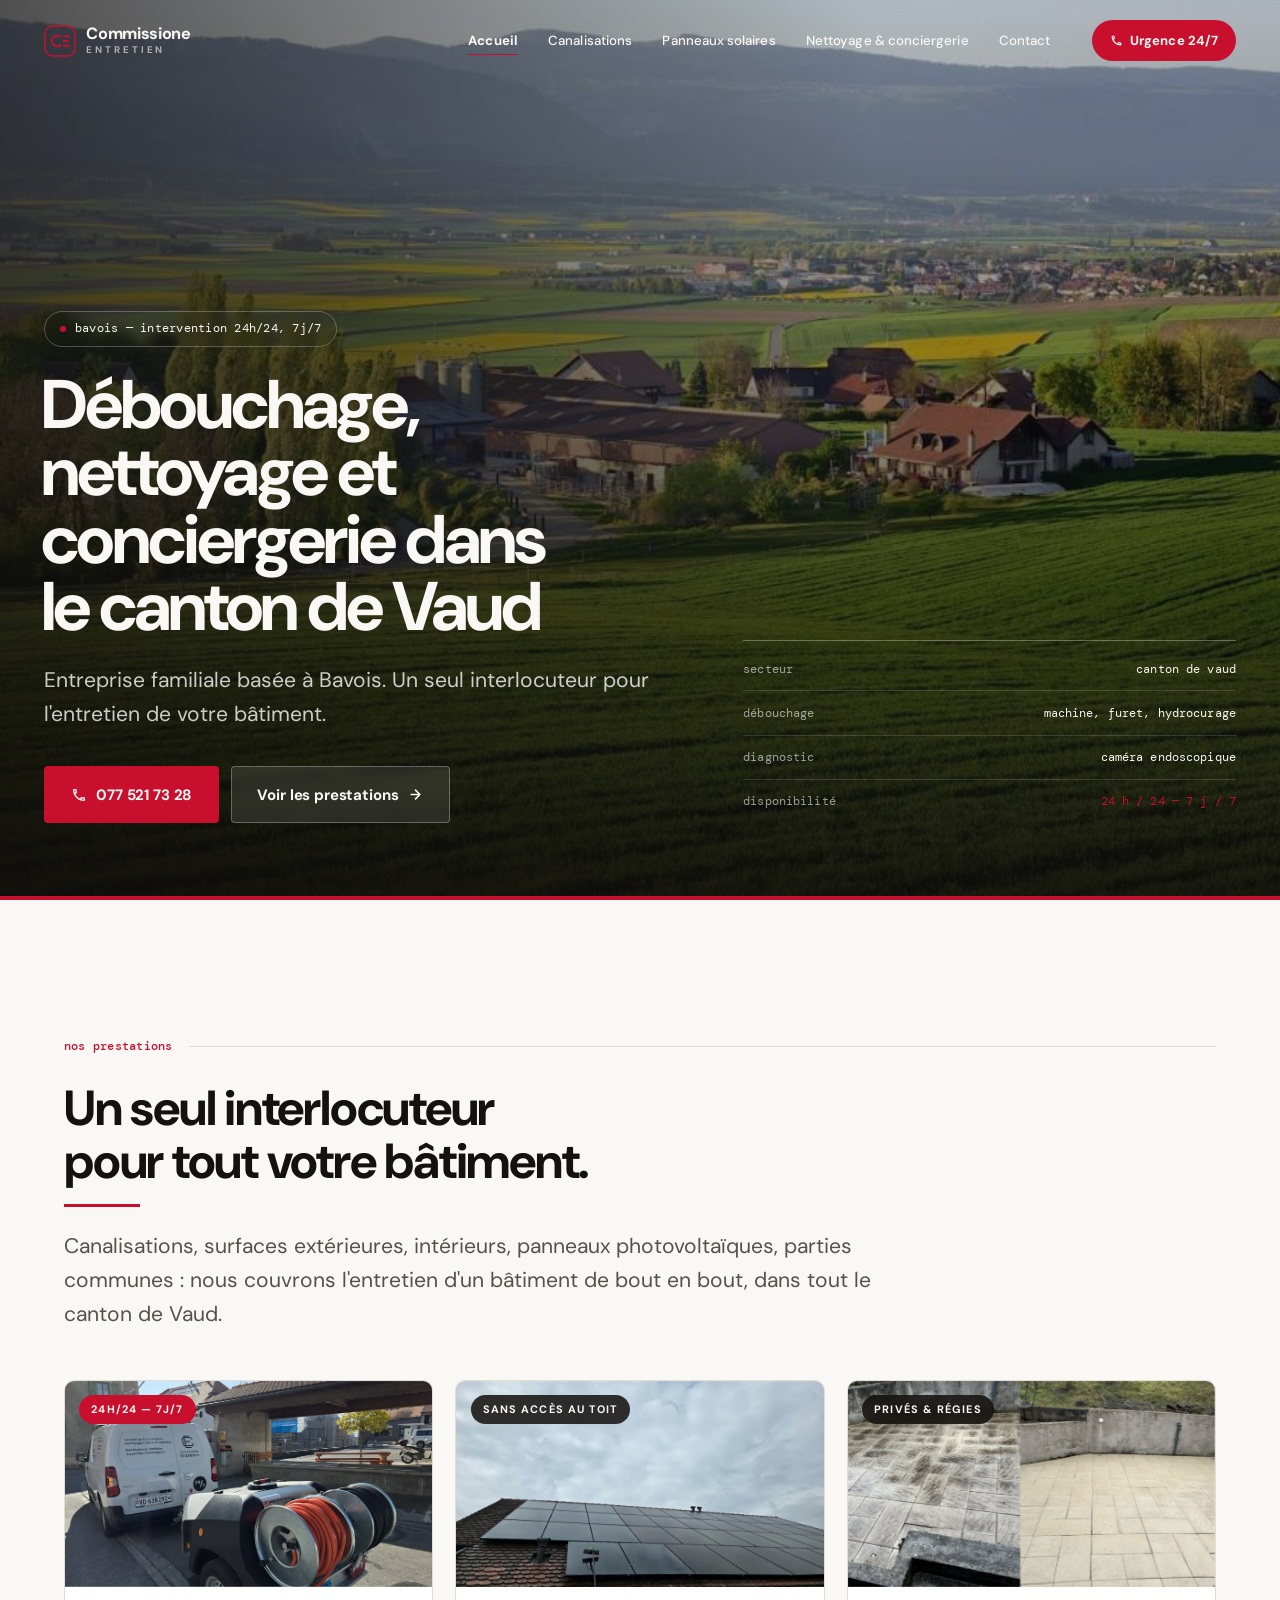
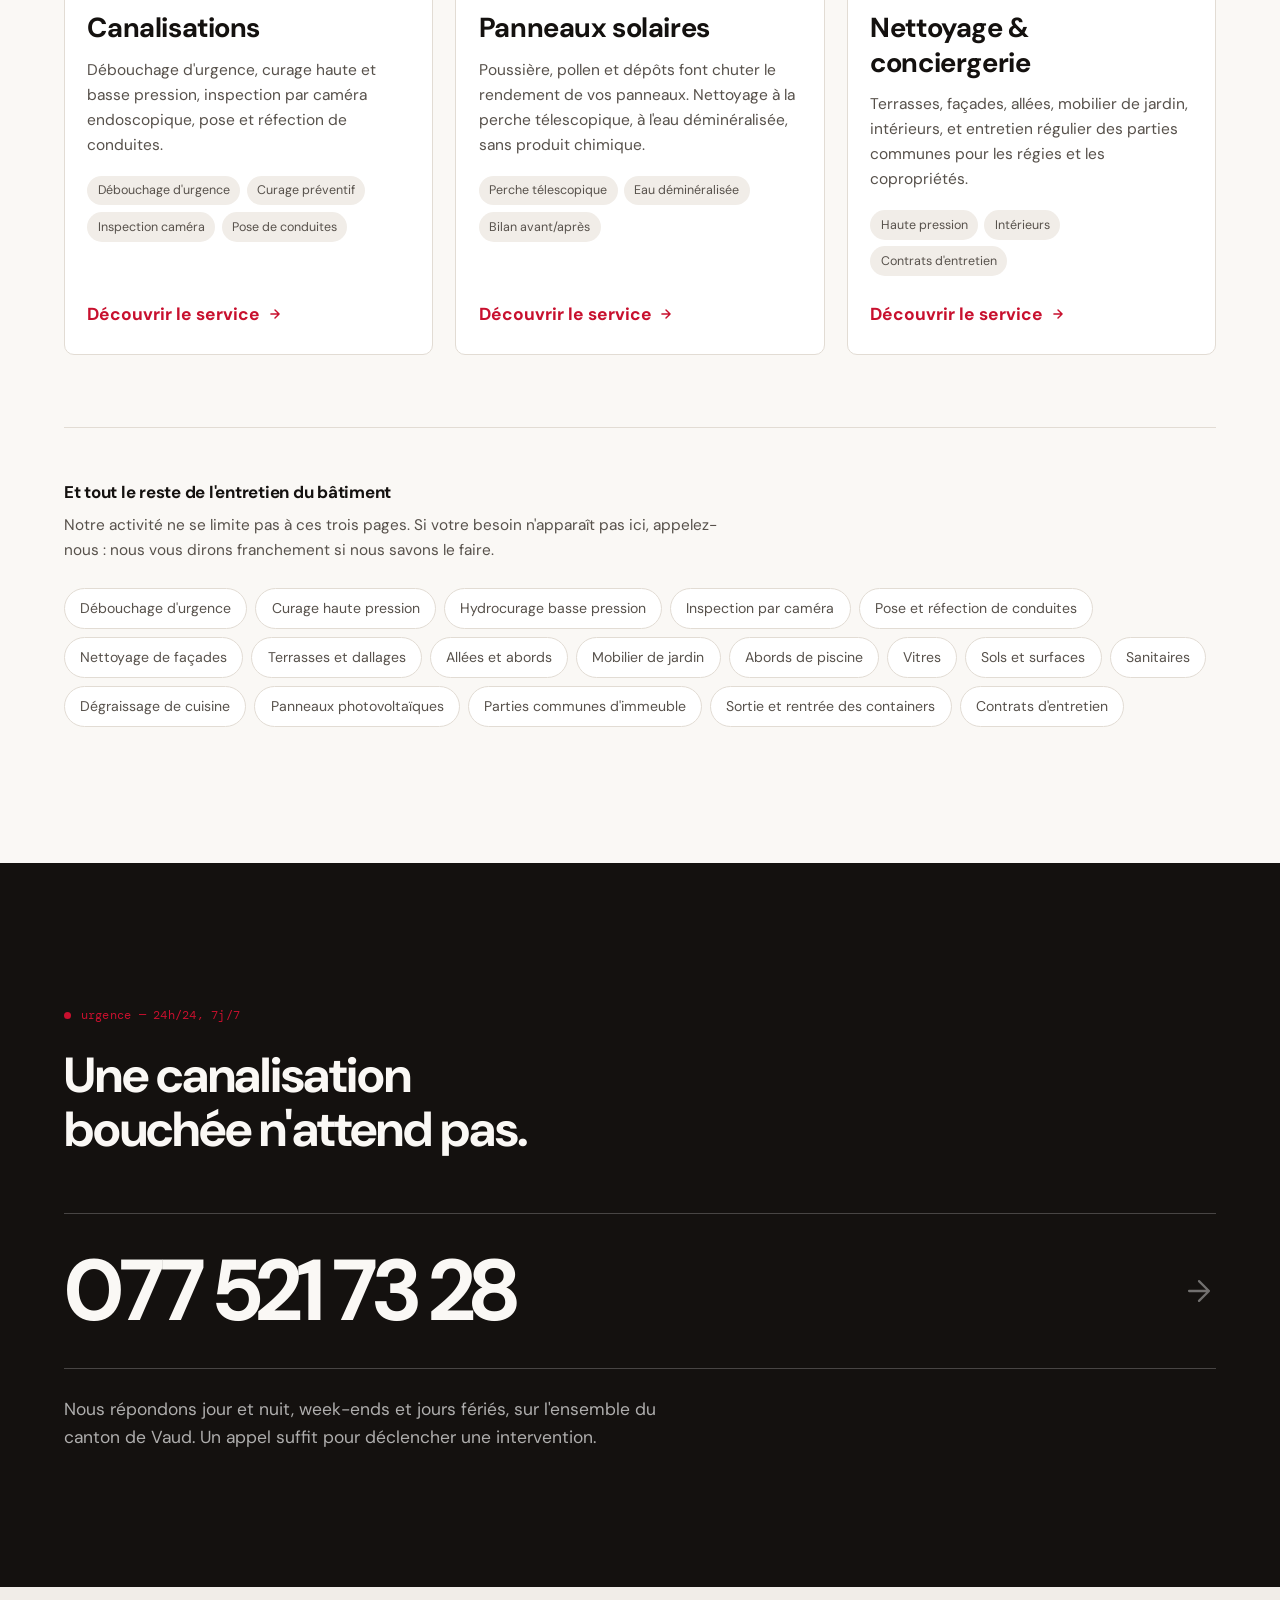
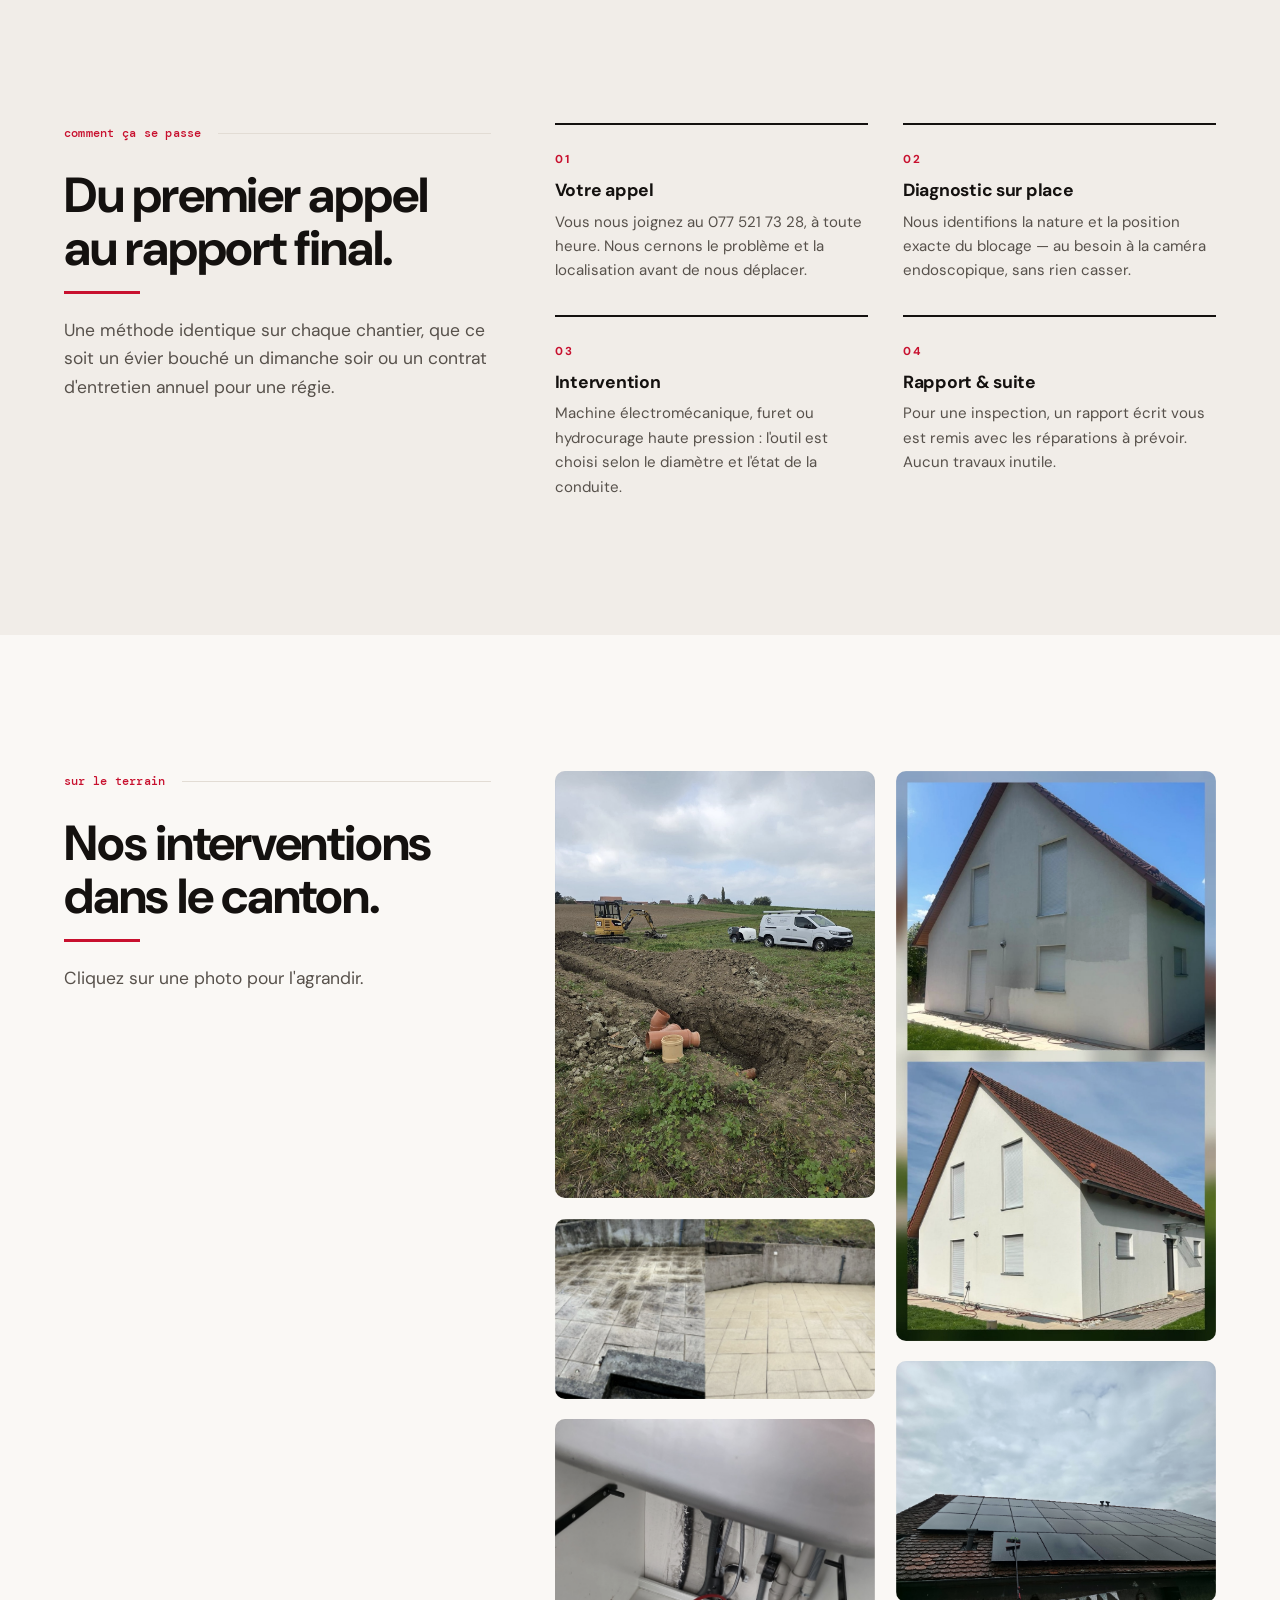
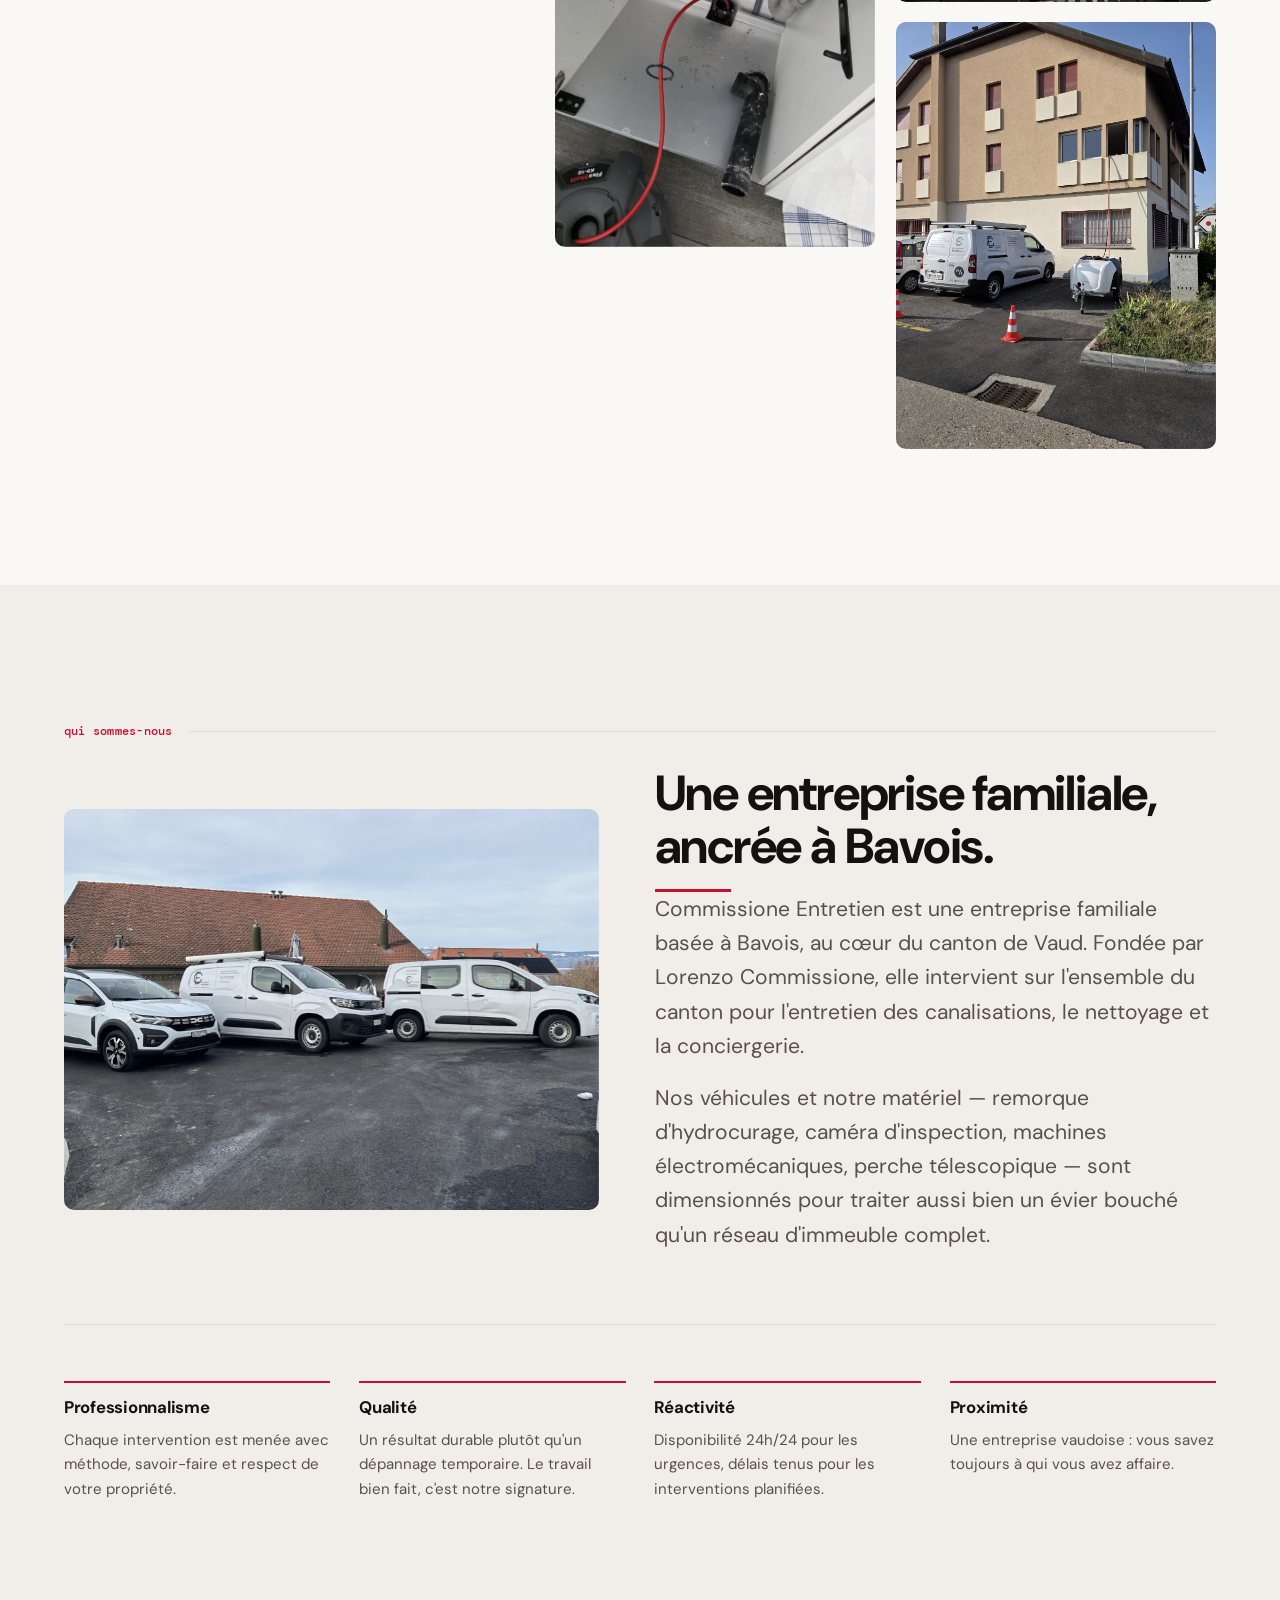
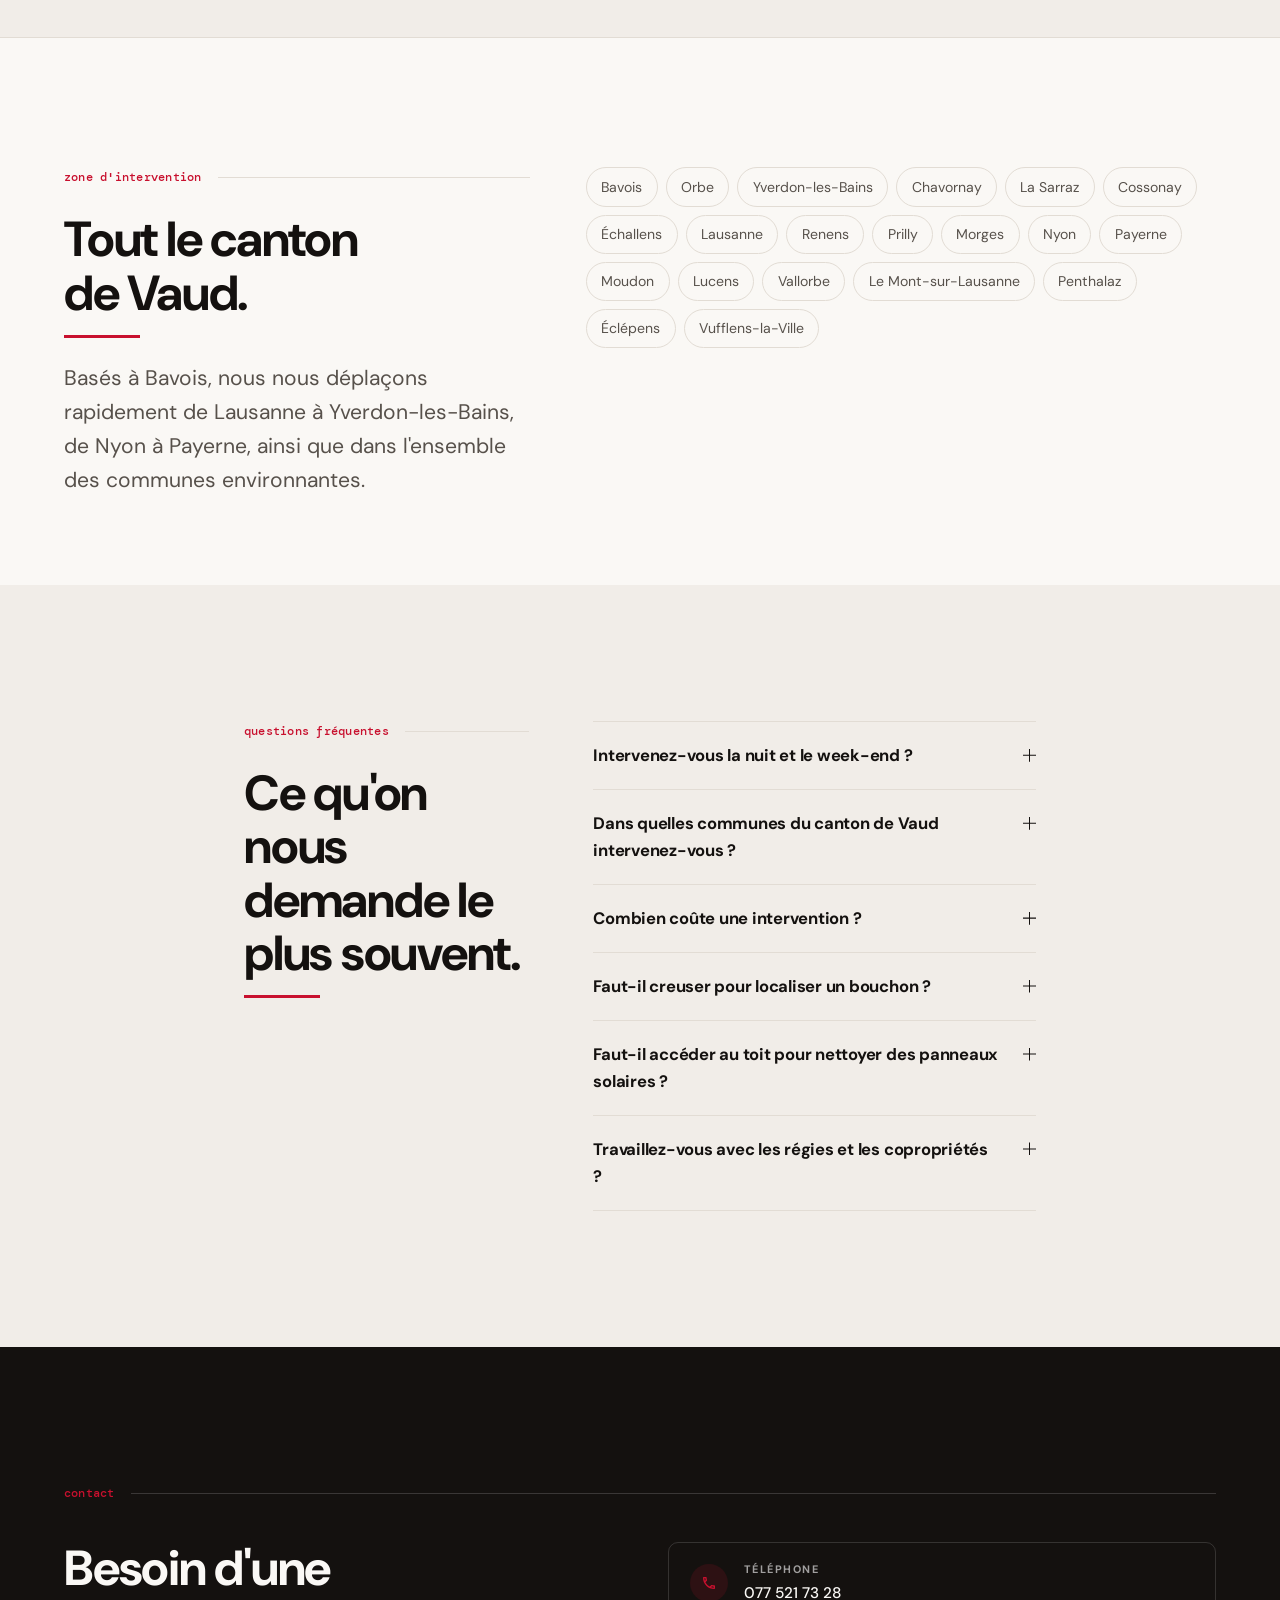
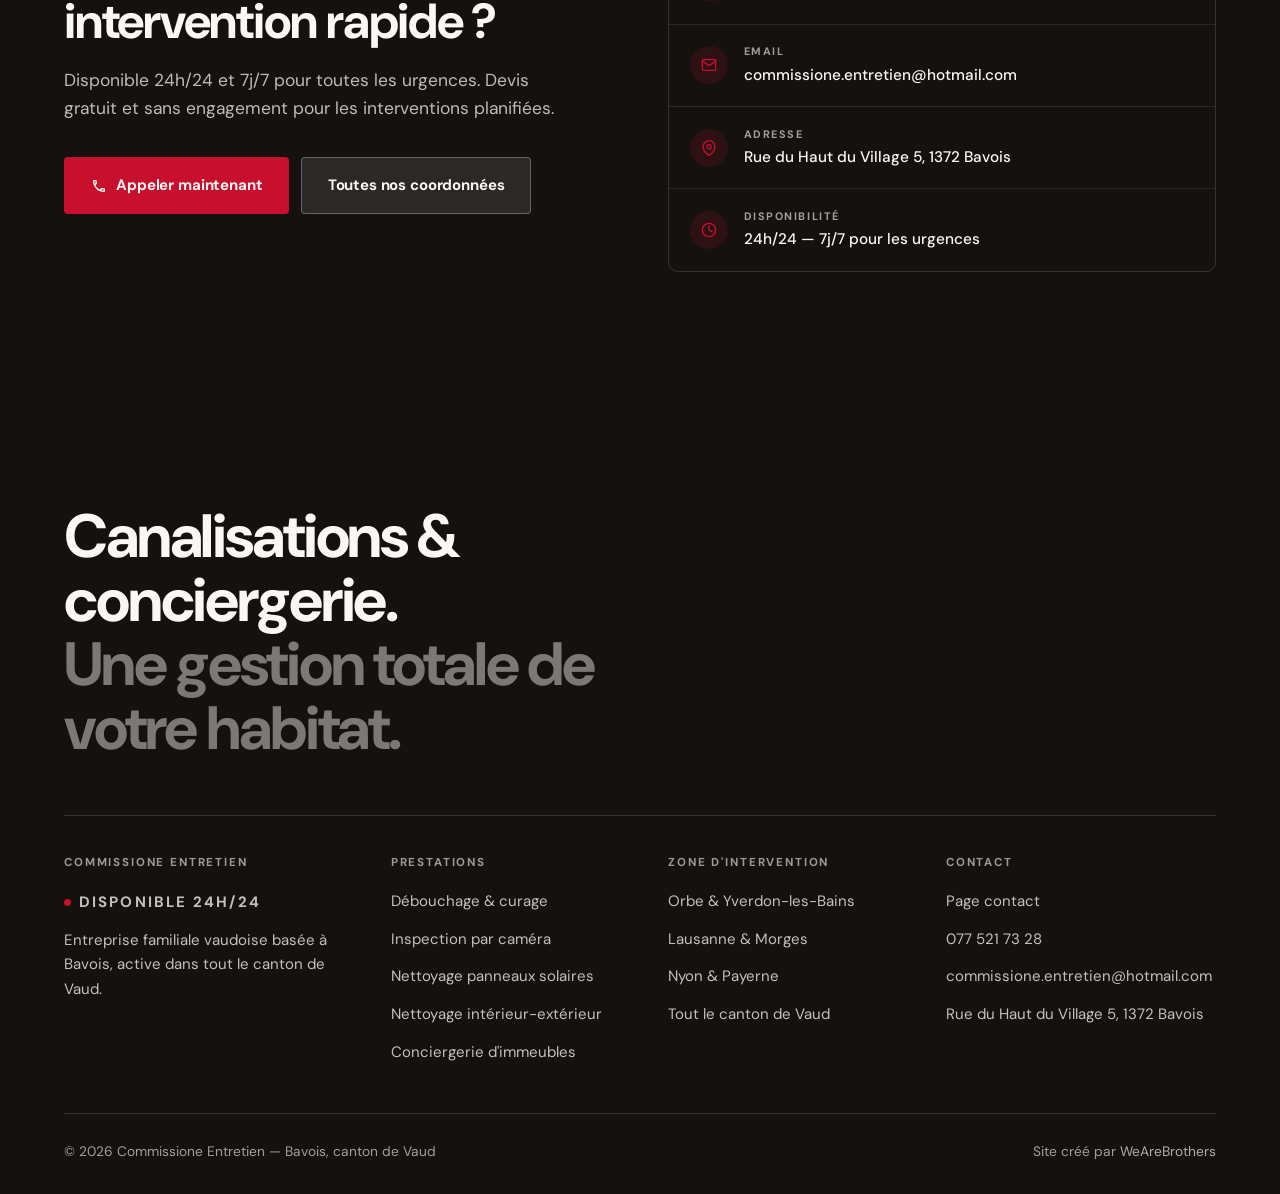
==== commit d5c1a333: "Supprime toutes les descriptions des photos Les descriptions étaient pour la plupart inexactes par r" ====
--- a/index.html
+++ b/index.html
@@ -29,7 +29,6 @@
     <meta property="og:image" content="https://commissione-entretien.ch/assets/paysage-vaud-bavois.png">
     <meta property="og:image:width" content="1080">
     <meta property="og:image:height" content="624">
-    <meta property="og:image:alt" content="Campagne vaudoise autour de Bavois">
     <meta property="og:locale" content="fr_CH">
 
     <!-- Twitter -->
@@ -235,7 +234,7 @@
         <section class="hero" aria-labelledby="hero-title">
             <img
                 src="assets/paysage-vaud-bavois.png"
-                alt="Campagne vaudoise autour de Bavois, zone d'intervention de Commissione Entretien"
+                alt=""
                 class="hero-bg"
                 width="1080"
                 height="624"
@@ -297,7 +296,7 @@
                         <p class="service-badge">24h/24 — 7j/7</p>
                         <div class="media media--crop reveal-media">
                             <img src="assets/photos/camion-remorque-hydrocurage-bavois.jpg"
-                                 alt="Camion et remorque d'hydrocurage haute pression Commissione Entretien en intervention"
+                                 alt=""
                                  width="1800" height="1350" loading="lazy" decoding="async">
                         </div>
                         <div class="service-body">
@@ -323,7 +322,7 @@
                         <p class="service-badge service-badge--neutral">Sans accès au toit</p>
                         <div class="media media--crop reveal-media">
                             <img src="assets/photos/nettoyage-panneaux-solaires-perche.jpg"
-                                 alt="Nettoyage de panneaux solaires à la perche télescopique sur une toiture du canton de Vaud"
+                                 alt=""
                                  width="1800" height="1350" loading="lazy" decoding="async">
                         </div>
                         <div class="service-body">
@@ -348,7 +347,7 @@
                         <p class="service-badge service-badge--neutral">Privés &amp; régies</p>
                         <div class="media media--crop reveal-media">
                             <img src="assets/photos/nettoyage-terrasse-dallage-avant-apres.jpg"
-                                 alt="Terrasse en dallage avant et après nettoyage haute pression par Commissione Entretien"
+                                 alt=""
                                  width="1800" height="1012" loading="lazy" decoding="async">
                         </div>
                         <div class="service-body">
@@ -482,81 +481,69 @@
 
                 <div class="works">
                     <figure class="work reveal">
-                        <a class="zoom" href="assets/photos/chantier-canalisation-tranchee-vaud.jpg"
-                           data-caption="Pose et réfection de réseau de canalisation, canton de Vaud">
+                        <a class="zoom" href="assets/photos/chantier-canalisation-tranchee-vaud.jpg">
                             <span class="media reveal-media">
                                 <span class="zoom-hint">Agrandir</span>
                                 <img src="assets/photos/chantier-canalisation-tranchee-vaud.jpg"
-                                     alt="Tranchée ouverte, pelleteuse et tuyaux lors d'une pose de canalisation dans le canton de Vaud"
+                                     alt=""
                                      width="1350" height="1800" loading="lazy" decoding="async">
                             </span>
                         </a>
-                        <figcaption>Pose et réfection de réseau de canalisation, canton de Vaud</figcaption>
                     </figure>
 
                     <figure class="work reveal" data-delay="1">
-                        <a class="zoom" href="assets/photos/nettoyage-terrasse-dallage-avant-apres.jpg"
-                           data-caption="Nettoyage haute pression de terrasse — avant et après">
+                        <a class="zoom" href="assets/photos/nettoyage-terrasse-dallage-avant-apres.jpg">
                             <span class="media reveal-media">
                                 <span class="zoom-hint">Agrandir</span>
                                 <img src="assets/photos/nettoyage-terrasse-dallage-avant-apres.jpg"
-                                     alt="Terrasse en dallage avant et après nettoyage haute pression"
+                                     alt=""
                                      width="1800" height="1012" loading="lazy" decoding="async">
                             </span>
                         </a>
-                        <figcaption>Nettoyage haute pression de terrasse — avant et après</figcaption>
                     </figure>
 
                     <figure class="work reveal" data-delay="2">
-                        <a class="zoom" href="assets/photos/debouchage-sanitaire-sous-evier.jpg"
-                           data-caption="Débouchage sanitaire sous évier à la machine électromécanique">
+                        <a class="zoom" href="assets/photos/debouchage-sanitaire-sous-evier.jpg">
                             <span class="media reveal-media">
                                 <span class="zoom-hint">Agrandir</span>
                                 <img src="assets/photos/debouchage-sanitaire-sous-evier.jpg"
-                                     alt="Débouchage sanitaire sous évier avec une machine électromécanique à arbre flexible"
+                                     alt=""
                                      width="1350" height="1800" loading="lazy" decoding="async">
                             </span>
                         </a>
-                        <figcaption>Débouchage sanitaire sous évier</figcaption>
                     </figure>
 
                     <figure class="work reveal">
-                        <a class="zoom" href="assets/photos/nettoyage-facade-maison-avant-apres.jpg"
-                           data-caption="Façade de villa — avant et après intervention">
+                        <a class="zoom" href="assets/photos/nettoyage-facade-maison-avant-apres.jpg">
                             <span class="media reveal-media">
                                 <span class="zoom-hint">Agrandir</span>
                                 <img src="assets/photos/nettoyage-facade-maison-avant-apres.jpg"
-                                     alt="Façade de villa avant et après intervention de Commissione Entretien"
+                                     alt=""
                                      width="1012" height="1800" loading="lazy" decoding="async">
                             </span>
                         </a>
-                        <figcaption>Façade de villa — avant et après intervention</figcaption>
                     </figure>
 
                     <figure class="work reveal" data-delay="1">
-                        <a class="zoom" href="assets/photos/nettoyage-panneaux-solaires-perche.jpg"
-                           data-caption="Nettoyage de panneaux photovoltaïques à la perche télescopique">
+                        <a class="zoom" href="assets/photos/nettoyage-panneaux-solaires-perche.jpg">
                             <span class="media reveal-media">
                                 <span class="zoom-hint">Agrandir</span>
                                 <img src="assets/photos/nettoyage-panneaux-solaires-perche.jpg"
-                                     alt="Panneaux photovoltaïques nettoyés à la perche télescopique sur une toiture vaudoise"
+                                     alt=""
                                      width="1800" height="1350" loading="lazy" decoding="async">
                             </span>
                         </a>
-                        <figcaption>Nettoyage de panneaux photovoltaïques à la perche</figcaption>
                     </figure>
 
                     <figure class="work reveal" data-delay="2">
-                        <a class="zoom" href="assets/photos/camion-hydrocureuse-immeuble-vaud.jpg"
-                           data-caption="Intervention d'hydrocurage sur un immeuble du canton de Vaud">
+                        <a class="zoom" href="assets/photos/camion-hydrocureuse-immeuble-vaud.jpg">
                             <span class="media reveal-media">
                                 <span class="zoom-hint">Agrandir</span>
                                 <img src="assets/photos/camion-hydrocureuse-immeuble-vaud.jpg"
-                                     alt="Véhicule et remorque d'hydrocurage Commissione Entretien devant un immeuble du canton de Vaud"
+                                     alt=""
                                      width="1350" height="1800" loading="lazy" decoding="async">
                             </span>
                         </a>
-                        <figcaption>Hydrocurage sur un immeuble du canton de Vaud</figcaption>
                     </figure>
                 </div>
                     </div>
@@ -570,12 +557,11 @@
 
                 <div class="about-grid">
                     <div class="reveal" data-parallax="30">
-                        <a class="zoom" href="assets/photos/flotte-vehicules-commissione-entretien.jpg"
-                           data-caption="La flotte d'intervention Commissione Entretien, à Bavois">
+                        <a class="zoom" href="assets/photos/flotte-vehicules-commissione-entretien.jpg">
                             <span class="media reveal-media">
                                 <span class="zoom-hint">Agrandir</span>
                                 <img src="assets/photos/flotte-vehicules-commissione-entretien.jpg"
-                                     alt="Flotte de véhicules d'intervention Commissione Entretien à Bavois"
+                                     alt=""
                                      width="1800" height="1350" loading="lazy" decoding="async">
                             </span>
                         </a>
--- a/css/base.css
+++ b/css/base.css
@@ -585,17 +585,6 @@
     margin: 0;
 }
 
-/* Légendes en mono, façon planche de rapport d'intervention */
-figcaption {
-    margin-top: 0.8rem;
-    font-family: var(--font-mono);
-    font-size: 0.76rem;
-    line-height: 1.55;
-    letter-spacing: 0.01em;
-    text-transform: lowercase;
-    color: var(--grey-500);
-}
-
 /* --- Colonne épinglée ------------------------------------------------------ */
 
 /* Le titre reste en place à gauche pendant que le contenu défile à droite. */
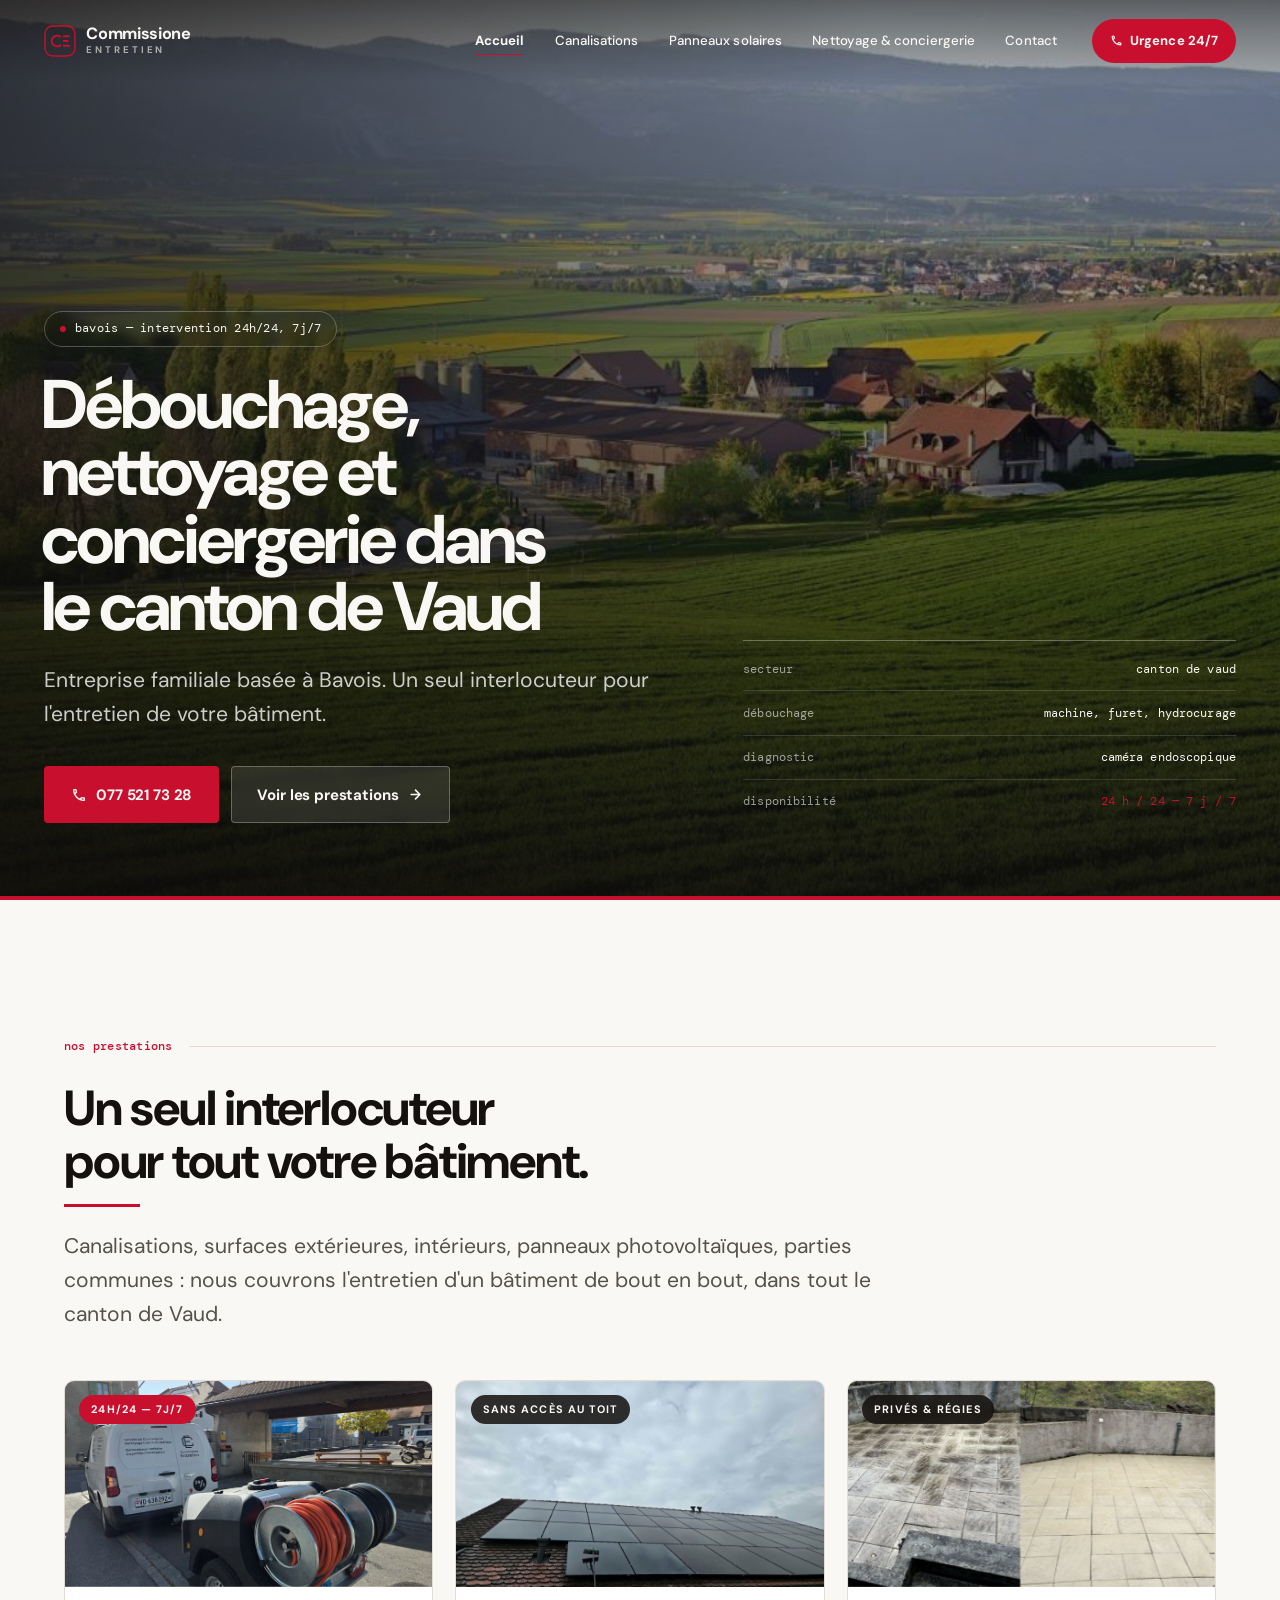
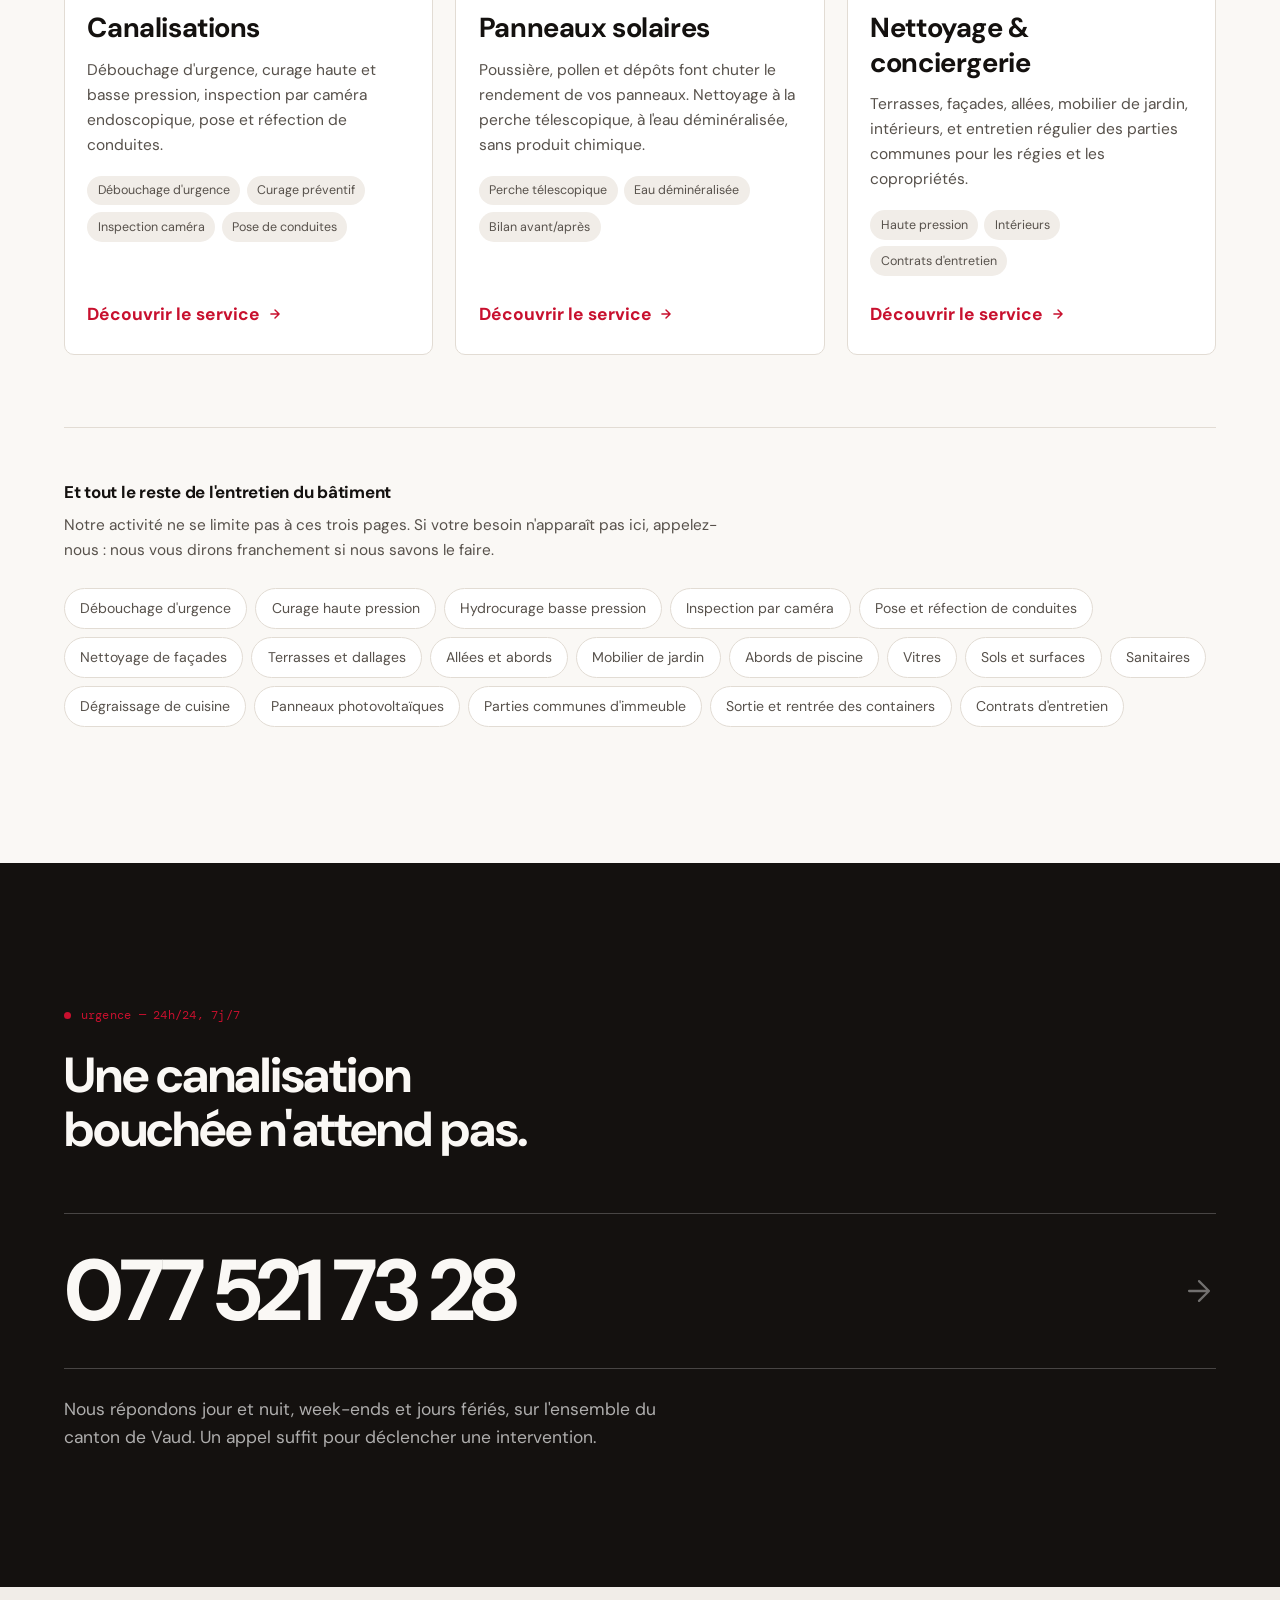
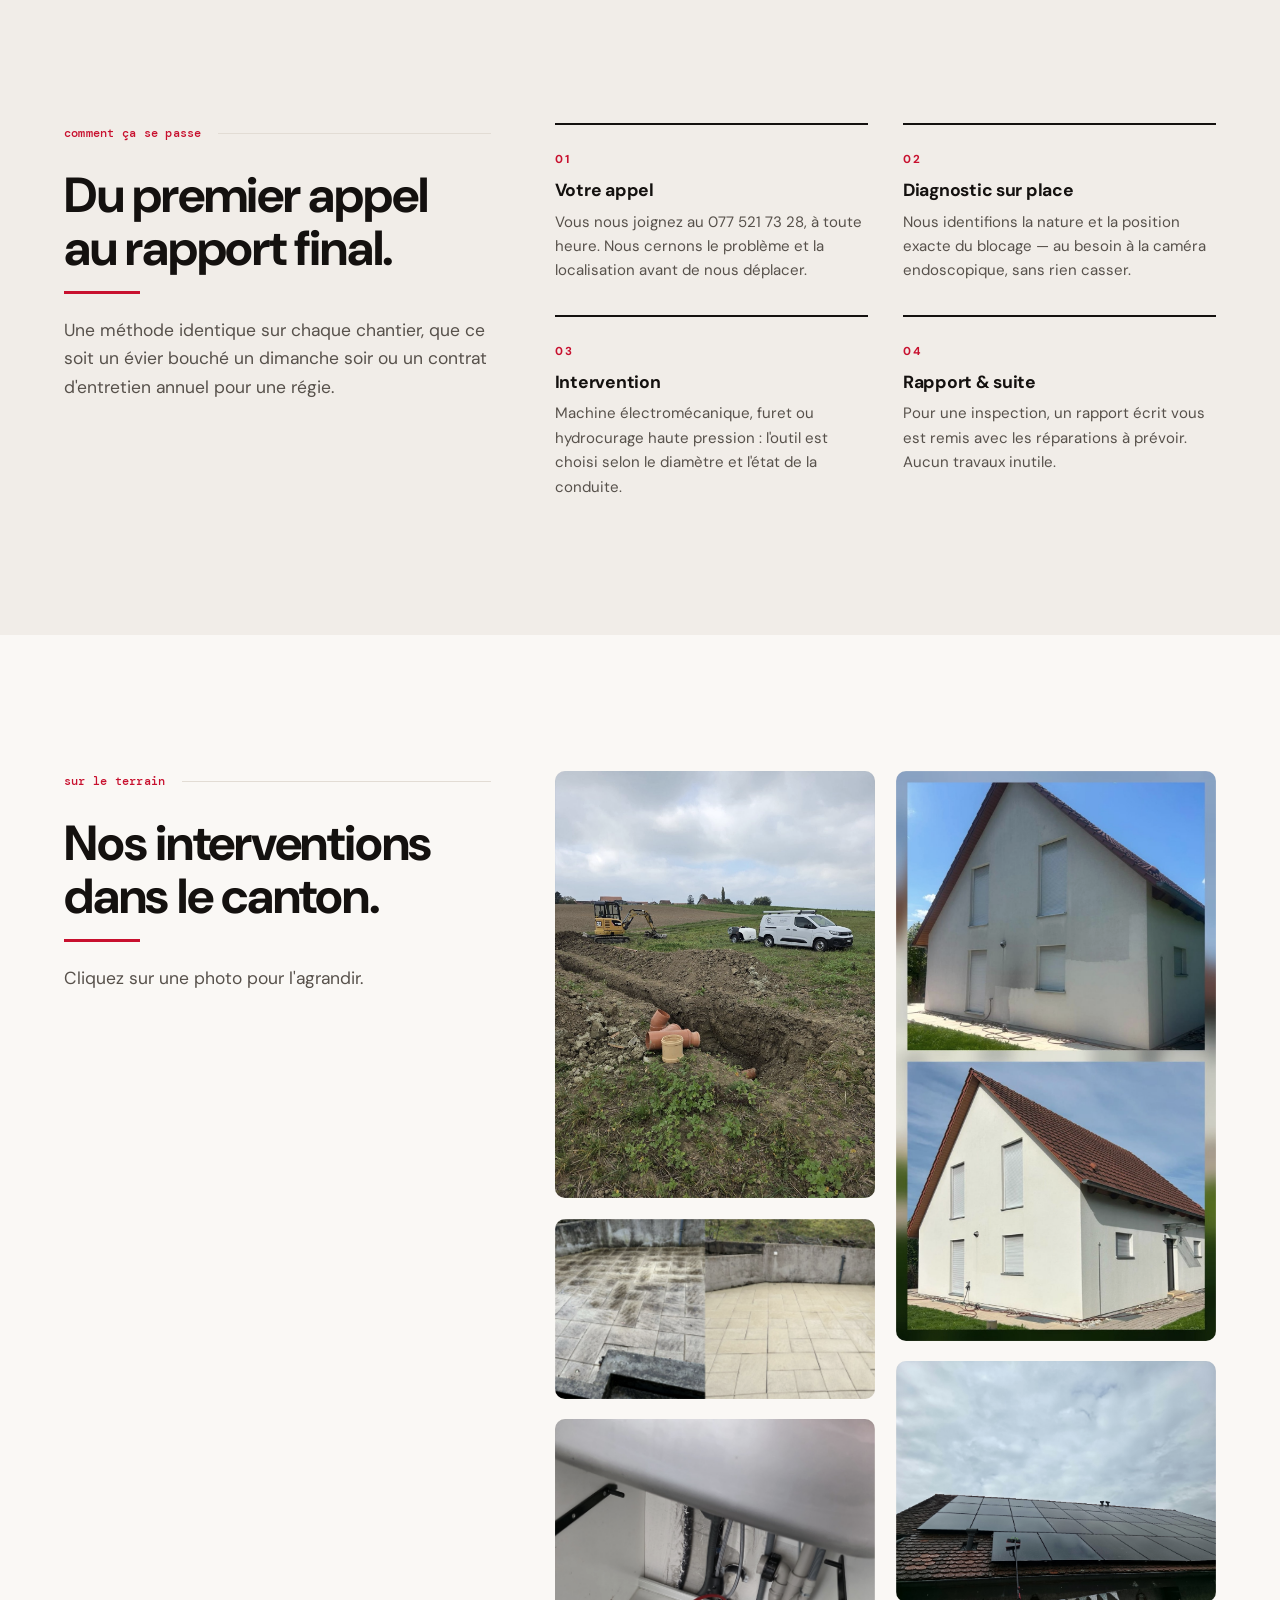
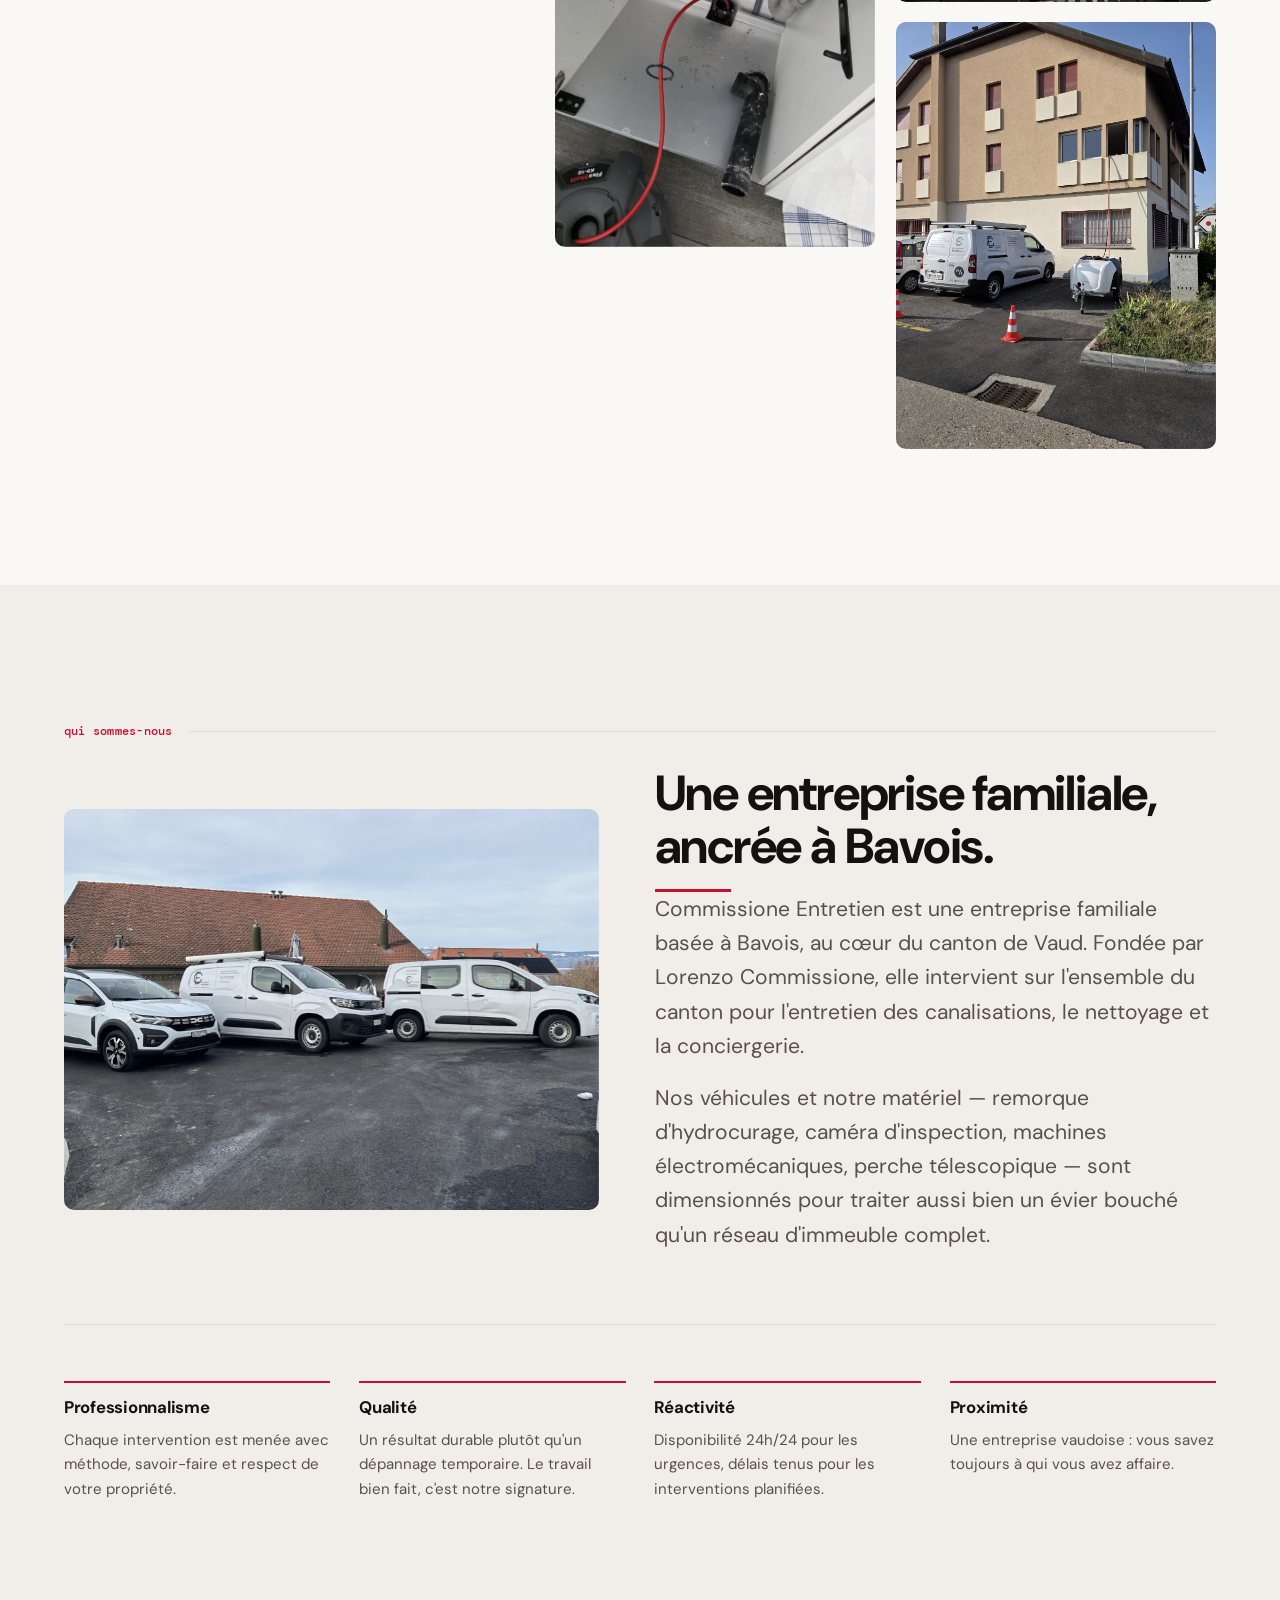
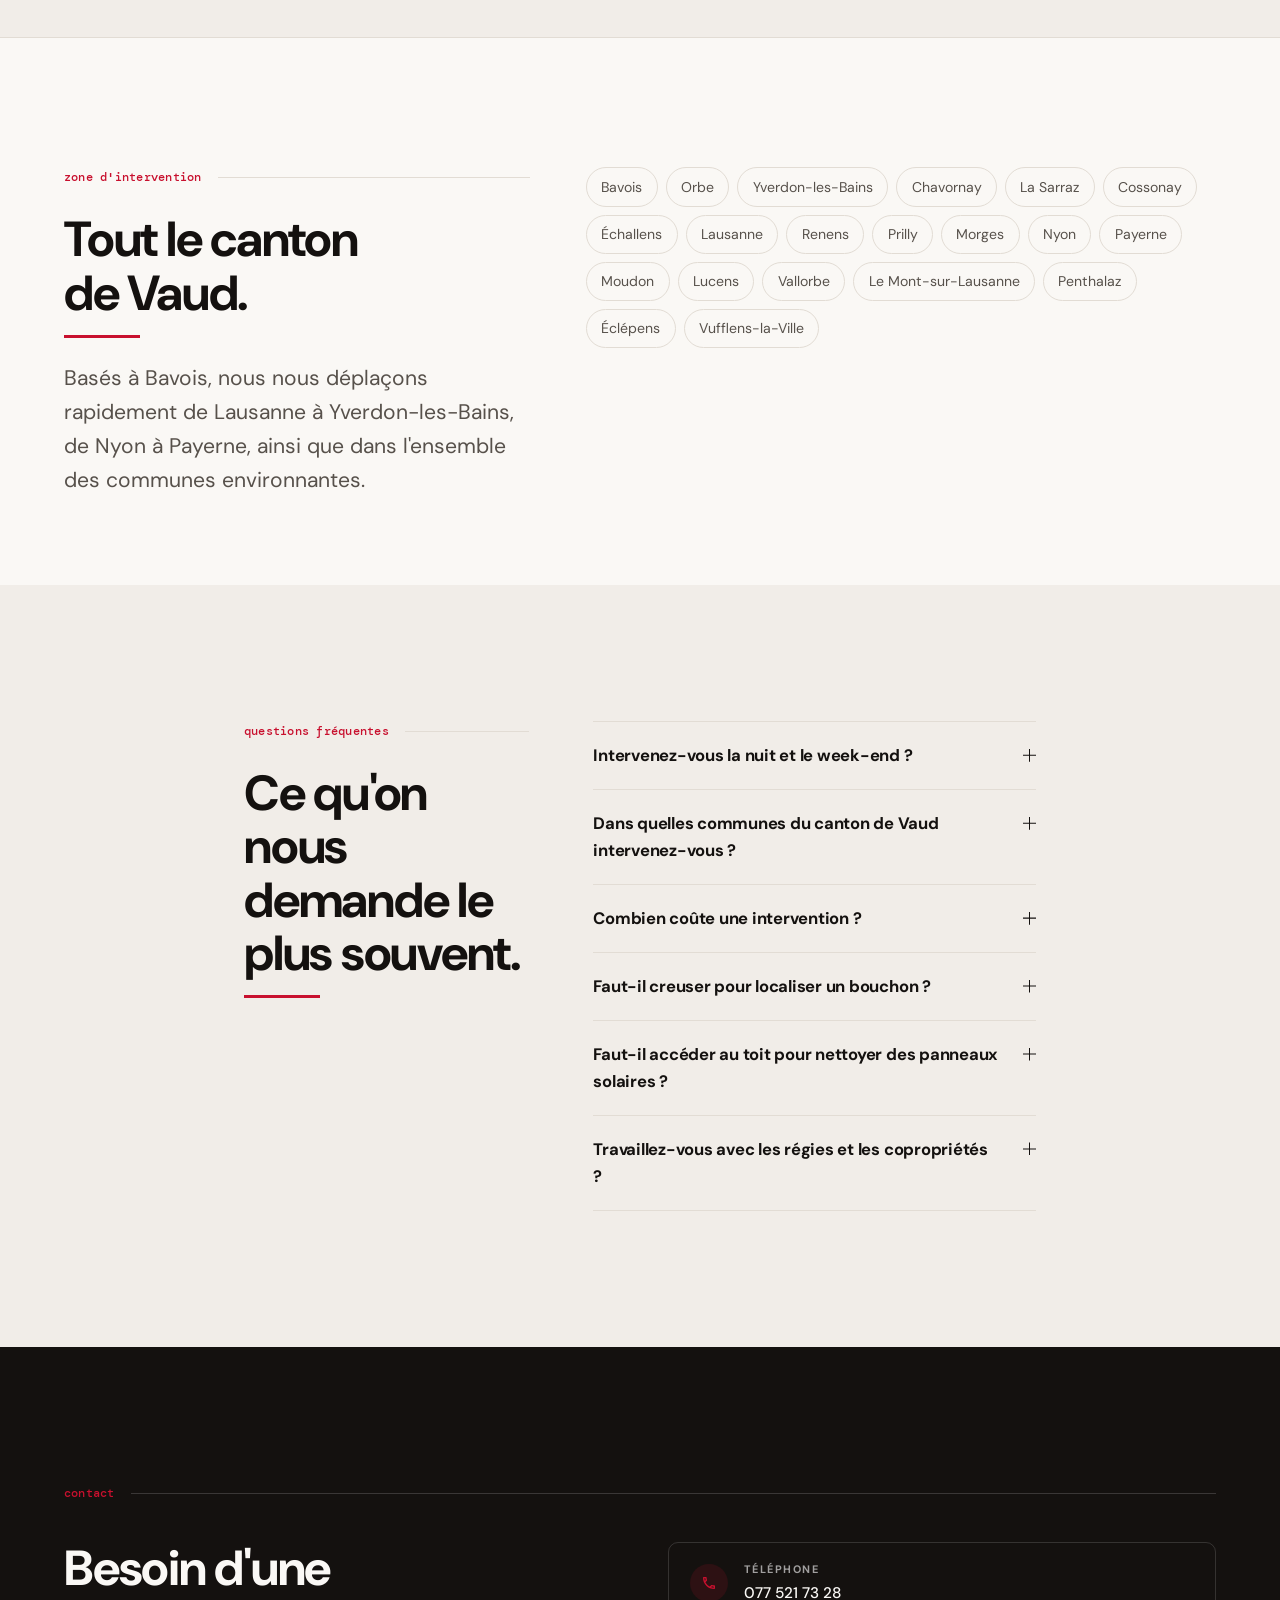
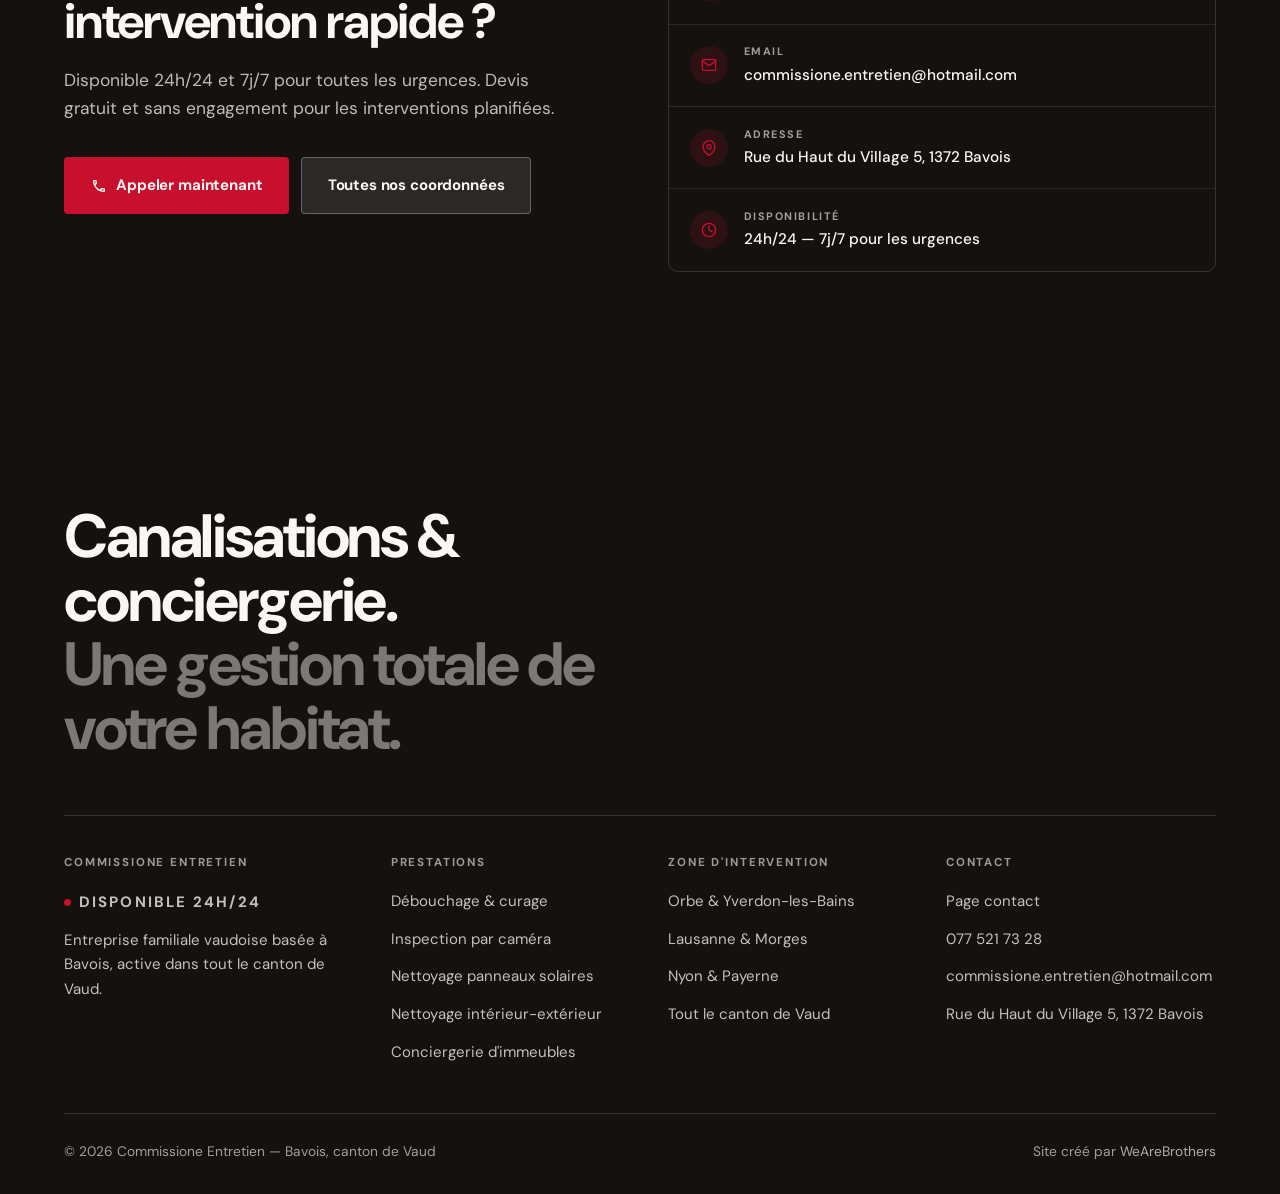
==== commit 01896a8c: "Refonte mobile du header et du menu de navigation Le header débordait sur petit écran : le bouton « " ====
--- a/index.html
+++ b/index.html
@@ -199,9 +199,9 @@
         </nav>
 
         <div class="header-right">
-            <a href="tel:+41775217328" class="header-phone">
+            <a href="tel:+41775217328" class="header-phone" aria-label="Appeler — urgence 24h/24, 7j/7">
                 <svg width="13" height="13" viewBox="0 0 24 24" fill="currentColor" aria-hidden="true"><path d="M6.54 5c.06.89.21 1.76.45 2.59l-1.2 1.2c-.41-1.2-.67-2.47-.76-3.79h1.51m9.86 12.02c.85.24 1.72.39 2.6.45v1.49c-1.32-.09-2.59-.35-3.8-.75l1.2-1.19M7.5 3H4c-.55 0-1 .45-1 1 0 9.39 7.61 17 17 17 .55 0 1-.45 1-1v-3.49c0-.55-.45-1-1-1-1.24 0-2.45-.2-3.57-.57-.1-.04-.21-.05-.31-.05-.26 0-.51.1-.71.29l-2.2 2.2c-2.83-1.45-5.15-3.76-6.59-6.59l2.2-2.2c.28-.28.38-.67.27-1.04C8.7 6.45 8.5 5.25 8.5 4c0-.55-.45-1-1-1z"/></svg>
-                Urgence 24/7
+                <span class="header-phone-label">Urgence 24/7</span>
             </a>
             <button class="header-menu-btn" data-menu-toggle aria-label="Ouvrir le menu" aria-expanded="false" aria-controls="nav-overlay">
                 <span class="menu-line"></span>
@@ -213,14 +213,14 @@
     <!-- ==================== NAVIGATION MOBILE ==================== -->
     <nav class="nav-overlay" id="nav-overlay" data-nav-overlay aria-hidden="true" aria-label="Navigation mobile">
         <div class="nav-links">
-            <a href="./" class="nav-link">Accueil</a>
+            <a href="./" class="nav-link" aria-current="page">Accueil</a>
             <a href="debouchage-curage-canalisation/" class="nav-link">Canalisations</a>
             <a href="nettoyage-panneaux-solaires/" class="nav-link">Panneaux solaires</a>
             <a href="nettoyage-conciergerie/" class="nav-link">Nettoyage &amp; conciergerie</a>
             <a href="contact/" class="nav-link">Contact</a>
         </div>
         <div class="nav-contact">
-            <a href="tel:+41775217328" class="nav-phone">077 521 73 28</a>
+            <a href="tel:+41775217328" class="nav-phone" aria-label="Appeler le 077 521 73 28"><svg width="17" height="17" viewBox="0 0 24 24" fill="currentColor" aria-hidden="true"><path d="M6.54 5c.06.89.21 1.76.45 2.59l-1.2 1.2c-.41-1.2-.67-2.47-.76-3.79h1.51m9.86 12.02c.85.24 1.72.39 2.6.45v1.49c-1.32-.09-2.59-.35-3.8-.75l1.2-1.19M7.5 3H4c-.55 0-1 .45-1 1 0 9.39 7.61 17 17 17 .55 0 1-.45 1-1v-3.49c0-.55-.45-1-1-1-1.24 0-2.45-.2-3.57-.57-.1-.04-.21-.05-.31-.05-.26 0-.51.1-.71.29l-2.2 2.2c-2.83-1.45-5.15-3.76-6.59-6.59l2.2-2.2c.28-.28.38-.67.27-1.04C8.7 6.45 8.5 5.25 8.5 4c0-.55-.45-1-1-1z"/></svg>077 521 73 28</a>
             <a href="mailto:commissione.entretien@hotmail.com">commissione.entretien@hotmail.com</a>
             <a href="https://maps.google.com/?q=Rue+du+Haut+du+Village+5,+1372+Bavois" target="_blank" rel="noopener">Rue du Haut du Village 5, 1372 Bavois</a>
         </div>
--- a/css/base.css
+++ b/css/base.css
@@ -48,6 +48,13 @@
     }
 }
 
+/* Téléphone en paysage : le header rendrait 18 % de la hauteur inutilisable. */
+@media (max-width: 900px) and (max-height: 620px) {
+    :root {
+        --header-h: 56px;
+    }
+}
+
 html,
 body {
     background: var(--paper);
@@ -63,7 +70,14 @@
     overflow-x: hidden;
 }
 
+/* Page figée derrière le menu ou la visionneuse. La position fixe est le seul
+   verrou que respecte iOS Safari ; `top` est posé en JS pour ne pas perdre la
+   position de défilement. */
 body.is-locked {
+    position: fixed;
+    left: 0;
+    right: 0;
+    width: 100%;
     overflow: hidden;
 }
 
--- a/css/layout.css
+++ b/css/layout.css
@@ -19,16 +19,50 @@
     position: fixed;
     inset: 0 0 auto 0;
     z-index: 90;
-    height: var(--header-h);
+    height: calc(var(--header-h) + env(safe-area-inset-top));
+    padding-top: env(safe-area-inset-top);
     display: flex;
     align-items: center;
     justify-content: space-between;
-    gap: 1rem;
-    padding-inline: var(--gutter);
+    gap: 0.6rem;
+    /* Encoches et bords arrondis : le contenu ne passe jamais dessous. */
+    padding-left: max(var(--gutter), env(safe-area-inset-left));
+    padding-right: max(var(--gutter), env(safe-area-inset-right));
     color: var(--paper);
     transition: background-color 0.35s var(--ease), color 0.35s var(--ease),
         box-shadow 0.35s var(--ease), border-color 0.35s var(--ease);
     border-bottom: 1px solid transparent;
+}
+
+/* Voile dégradé sous le header transparent : garde le logo et les icônes
+   lisibles quelle que soit la zone de la photo du hero. */
+.header:not(.header--solid)::before {
+    content: "";
+    position: absolute;
+    inset: 0;
+    z-index: -1;
+    background: linear-gradient(to bottom, rgba(12, 10, 9, 0.5), rgba(12, 10, 9, 0));
+    opacity: 1;
+    transition: opacity 0.35s var(--ease);
+    pointer-events: none;
+}
+
+.header.is-scrolled::before {
+    opacity: 0;
+}
+
+/* Menu ouvert : le header prend le fond de l'overlay, pour que les liens
+   disparaissent proprement dessous quand la liste défile. */
+.nav-open .header,
+.nav-open .header--solid {
+    background: var(--ink);
+    backdrop-filter: none;
+    color: var(--paper);
+    border-bottom-color: rgba(255, 255, 255, 0.12);
+}
+
+.nav-open .header::before {
+    opacity: 0;
 }
 
 /* Pages intérieures : header opaque dès le chargement */
@@ -51,6 +85,7 @@
     display: flex;
     align-items: center;
     gap: 0.65rem;
+    min-width: 0;
     line-height: 1;
     letter-spacing: 0.01em;
 }
@@ -58,12 +93,22 @@
 .header-logo-text {
     display: flex;
     flex-direction: column;
+    min-width: 0;
 }
 
 .header-logo .logo-name {
     font-size: 1.02rem;
     font-weight: 700;
     letter-spacing: -0.02em;
+    white-space: nowrap;
+}
+
+/* Très petits écrans (320px) : le monogramme seul suffit à identifier la marque
+   et libère la place nécessaire aux deux boutons d'action. */
+@media (max-width: 359px) {
+    .header-logo-text {
+        display: none;
+    }
 }
 
 .header-logo .logo-sub {
@@ -82,14 +127,22 @@
 .header-right {
     display: flex;
     align-items: center;
-    gap: 0.7rem;
-}
-
+    gap: 0.4rem;
+    flex-shrink: 0;
+}
+
+/* Bouton d'appel — pastille ronde de 44px sur mobile (icône seule, le libellé
+   ferait passer le bouton sur deux lignes), bouton étiqueté dès qu'il y a
+   la place. */
 .header-phone {
     display: inline-flex;
     align-items: center;
+    justify-content: center;
+    flex-shrink: 0;
     gap: 0.45rem;
-    padding: 0.55rem 0.95rem;
+    width: 44px;
+    height: 44px;
+    padding: 0;
     background: var(--accent);
     color: var(--paper);
     font-size: 0.78rem;
@@ -99,9 +152,43 @@
     transition: background-color 0.25s var(--ease), transform 0.25s var(--ease);
 }
 
-.header-phone:hover {
-    background: var(--accent-dark);
-    transform: translateY(-1px);
+.header-phone svg {
+    width: 17px;
+    height: 17px;
+    flex-shrink: 0;
+}
+
+.header-phone-label {
+    display: none;
+}
+
+.header-phone:active {
+    transform: scale(0.94);
+}
+
+@media (min-width: 600px) {
+    .header-phone {
+        width: auto;
+        height: 44px;
+        padding-inline: 1.05rem;
+    }
+
+    .header-phone svg {
+        width: 13px;
+        height: 13px;
+    }
+
+    .header-phone-label {
+        display: inline;
+        white-space: nowrap;
+    }
+}
+
+@media (hover: hover) {
+    .header-phone:hover {
+        background: var(--accent-dark);
+        transform: translateY(-1px);
+    }
 }
 
 .header-menu-btn {
@@ -109,28 +196,34 @@
     flex-direction: column;
     justify-content: center;
     gap: 5px;
-    width: 42px;
-    height: 42px;
+    width: 44px;
+    height: 44px;
+    flex-shrink: 0;
     align-items: center;
     border-radius: 50%;
     transition: background-color 0.25s var(--ease);
-}
-
-.header-menu-btn:hover {
-    background: rgba(127, 127, 127, 0.14);
+    -webkit-tap-highlight-color: transparent;
+}
+
+@media (hover: hover) {
+    .header-menu-btn:hover {
+        background: rgba(127, 127, 127, 0.14);
+    }
 }
 
 .menu-line {
     display: block;
-    width: 19px;
+    width: 21px;
     height: 2px;
     background: currentColor;
     border-radius: 2px;
     transition: transform 0.3s var(--ease), opacity 0.2s var(--ease);
 }
 
+/* Menu ouvert : le bouton passe en croix sur le fond sombre de l'overlay */
 .header-menu-btn[aria-expanded="true"] {
     color: var(--paper);
+    background: rgba(255, 255, 255, 0.12);
 }
 
 .header-menu-btn[aria-expanded="true"] .menu-line:first-child {
@@ -187,7 +280,7 @@
 
     .header-phone {
         font-size: 0.82rem;
-        padding: 0.62rem 1.1rem;
+        padding-inline: 1.1rem;
     }
 }
 
@@ -201,8 +294,20 @@
     color: var(--paper);
     display: flex;
     flex-direction: column;
-    justify-content: center;
-    padding: calc(var(--header-h) + 2rem) var(--gutter) 3rem;
+
+    /* 100dvh suit la barre d'URL mobile : le bas du menu reste toujours
+       atteignable, même quand Safari rétracte sa barre. */
+    height: 100vh;
+    height: 100dvh;
+    overflow-y: auto;
+    overscroll-behavior: contain;
+    -webkit-overflow-scrolling: touch;
+
+    padding: calc(var(--header-h) + env(safe-area-inset-top) + 1.2rem)
+             max(var(--gutter), env(safe-area-inset-right))
+             calc(1.5rem + env(safe-area-inset-bottom))
+             max(var(--gutter), env(safe-area-inset-left));
+
     opacity: 0;
     visibility: hidden;
     transform: translateY(-12px);
@@ -218,19 +323,41 @@
 .nav-links {
     display: flex;
     flex-direction: column;
-    gap: 0.25rem;
-    margin-bottom: 3rem;
-}
-
+}
+
+/* Chaque entrée est une ligne pleine largeur : cible tactile large et sans
+   ambiguïté, séparateur visible, jamais de retour à la ligne. */
 .nav-link {
-    display: block;
-    font-size: clamp(1.9rem, 8vw, 3.4rem);
-    font-weight: 700;
-    letter-spacing: -0.035em;
-    line-height: 1.16;
+    position: relative;
+    display: flex;
+    align-items: center;
+    min-height: 60px;
+    padding: 0.7rem 2.2rem 0.7rem 0;
+    font-size: clamp(1.25rem, 5.2vw, 1.7rem);
+    font-weight: 700;
+    letter-spacing: -0.025em;
+    line-height: 1.2;
+    border-bottom: 1px solid rgba(255, 255, 255, 0.12);
     opacity: 0;
-    transform: translateY(18px);
-    transition: opacity 0.45s var(--ease), transform 0.45s var(--ease), color 0.25s var(--ease);
+    transform: translateY(14px);
+    transition: opacity 0.4s var(--ease), transform 0.4s var(--ease), color 0.25s var(--ease);
+    -webkit-tap-highlight-color: transparent;
+}
+
+/* Chevron : indique que la ligne entière mène à une page */
+.nav-link::after {
+    content: "";
+    position: absolute;
+    right: 4px;
+    top: 50%;
+    width: 8px;
+    height: 8px;
+    margin-top: -4px;
+    border-right: 2px solid currentColor;
+    border-bottom: 2px solid currentColor;
+    transform: rotate(-45deg);
+    opacity: 0.4;
+    transition: transform 0.25s var(--ease), opacity 0.25s var(--ease);
 }
 
 .nav-overlay.is-open .nav-link {
@@ -238,23 +365,62 @@
     transform: none;
 }
 
-.nav-overlay.is-open .nav-link:nth-child(1) { transition-delay: 0.06s; }
-.nav-overlay.is-open .nav-link:nth-child(2) { transition-delay: 0.11s; }
-.nav-overlay.is-open .nav-link:nth-child(3) { transition-delay: 0.16s; }
-.nav-overlay.is-open .nav-link:nth-child(4) { transition-delay: 0.21s; }
-.nav-overlay.is-open .nav-link:nth-child(5) { transition-delay: 0.26s; }
-
-.nav-link:hover {
+.nav-overlay.is-open .nav-link:nth-child(1) { transition-delay: 0.05s; }
+.nav-overlay.is-open .nav-link:nth-child(2) { transition-delay: 0.09s; }
+.nav-overlay.is-open .nav-link:nth-child(3) { transition-delay: 0.13s; }
+.nav-overlay.is-open .nav-link:nth-child(4) { transition-delay: 0.17s; }
+.nav-overlay.is-open .nav-link:nth-child(5) { transition-delay: 0.21s; }
+
+/* Page courante : barre d'accent à gauche + libellé rouge */
+.nav-link[aria-current="page"] {
     color: var(--accent);
-}
-
+    padding-left: 0.9rem;
+}
+
+.nav-link[aria-current="page"]::before {
+    content: "";
+    position: absolute;
+    left: 0;
+    top: 50%;
+    width: 3px;
+    height: 24px;
+    margin-top: -12px;
+    background: var(--accent);
+    border-radius: 2px;
+}
+
+.nav-link[aria-current="page"]::after {
+    opacity: 0.85;
+}
+
+.nav-link:active {
+    color: var(--accent);
+}
+
+.nav-link:active::after {
+    transform: rotate(-45deg) translate(2px, 2px);
+    opacity: 0.9;
+}
+
+@media (hover: hover) {
+    .nav-link:hover {
+        color: var(--accent);
+    }
+
+    .nav-link:hover::after {
+        transform: rotate(-45deg) translate(2px, 2px);
+        opacity: 0.9;
+    }
+}
+
+/* Bloc contact poussé en bas du menu, sans jamais chevaucher les liens */
 .nav-contact {
     display: flex;
     flex-direction: column;
-    gap: 0.4rem;
-    padding-top: 1.8rem;
-    border-top: 1px solid rgba(255, 255, 255, 0.14);
-    font-size: 0.95rem;
+    gap: 0.5rem;
+    margin-top: auto;
+    padding-top: 2rem;
+    font-size: 0.92rem;
 }
 
 .nav-contact a {
@@ -262,15 +428,78 @@
     transition: color 0.25s var(--ease);
 }
 
-.nav-contact a:hover {
-    color: var(--paper);
-}
-
+@media (hover: hover) {
+    .nav-contact a:hover {
+        color: var(--paper);
+    }
+}
+
+/* Appel direct : bouton pleine largeur, l'action principale du site */
 .nav-contact .nav-phone {
-    font-size: 1.4rem;
-    font-weight: 700;
-    color: var(--paper);
-    letter-spacing: -0.02em;
+    display: flex;
+    align-items: center;
+    justify-content: center;
+    gap: 0.55rem;
+    min-height: 54px;
+    margin-bottom: 0.4rem;
+    background: var(--accent);
+    color: var(--paper);
+    font-size: 1.15rem;
+    font-weight: 700;
+    letter-spacing: -0.01em;
+    border-radius: var(--radius);
+}
+
+.nav-contact .nav-phone svg {
+    flex-shrink: 0;
+}
+
+.nav-contact .nav-phone:active {
+    background: var(--accent-dark);
+}
+
+/* Coordonnées secondaires : cibles tactiles confortables */
+.nav-contact a:not(.nav-phone) {
+    display: flex;
+    align-items: center;
+    min-height: 44px;
+    line-height: 1.4;
+}
+
+/* Écrans courts (paysage, petits téléphones) : on comprime le rythme plutôt
+   que de laisser le contenu déborder. */
+@media (max-height: 620px) {
+    .nav-link {
+        min-height: 48px;
+        font-size: 1.1rem;
+        padding-block: 0.4rem;
+    }
+
+    .nav-contact {
+        padding-top: 1.2rem;
+    }
+
+    .nav-contact .nav-phone {
+        min-height: 46px;
+        font-size: 1rem;
+    }
+}
+
+@media (prefers-reduced-motion: reduce) {
+
+    .nav-overlay,
+    .nav-link {
+        transition-duration: 0.01ms;
+        transition-delay: 0ms !important;
+    }
+
+    .nav-overlay {
+        transform: none;
+    }
+
+    .nav-link {
+        transform: none;
+    }
 }
 
 /* --- Fil d'Ariane --------------------------------------------------------- */
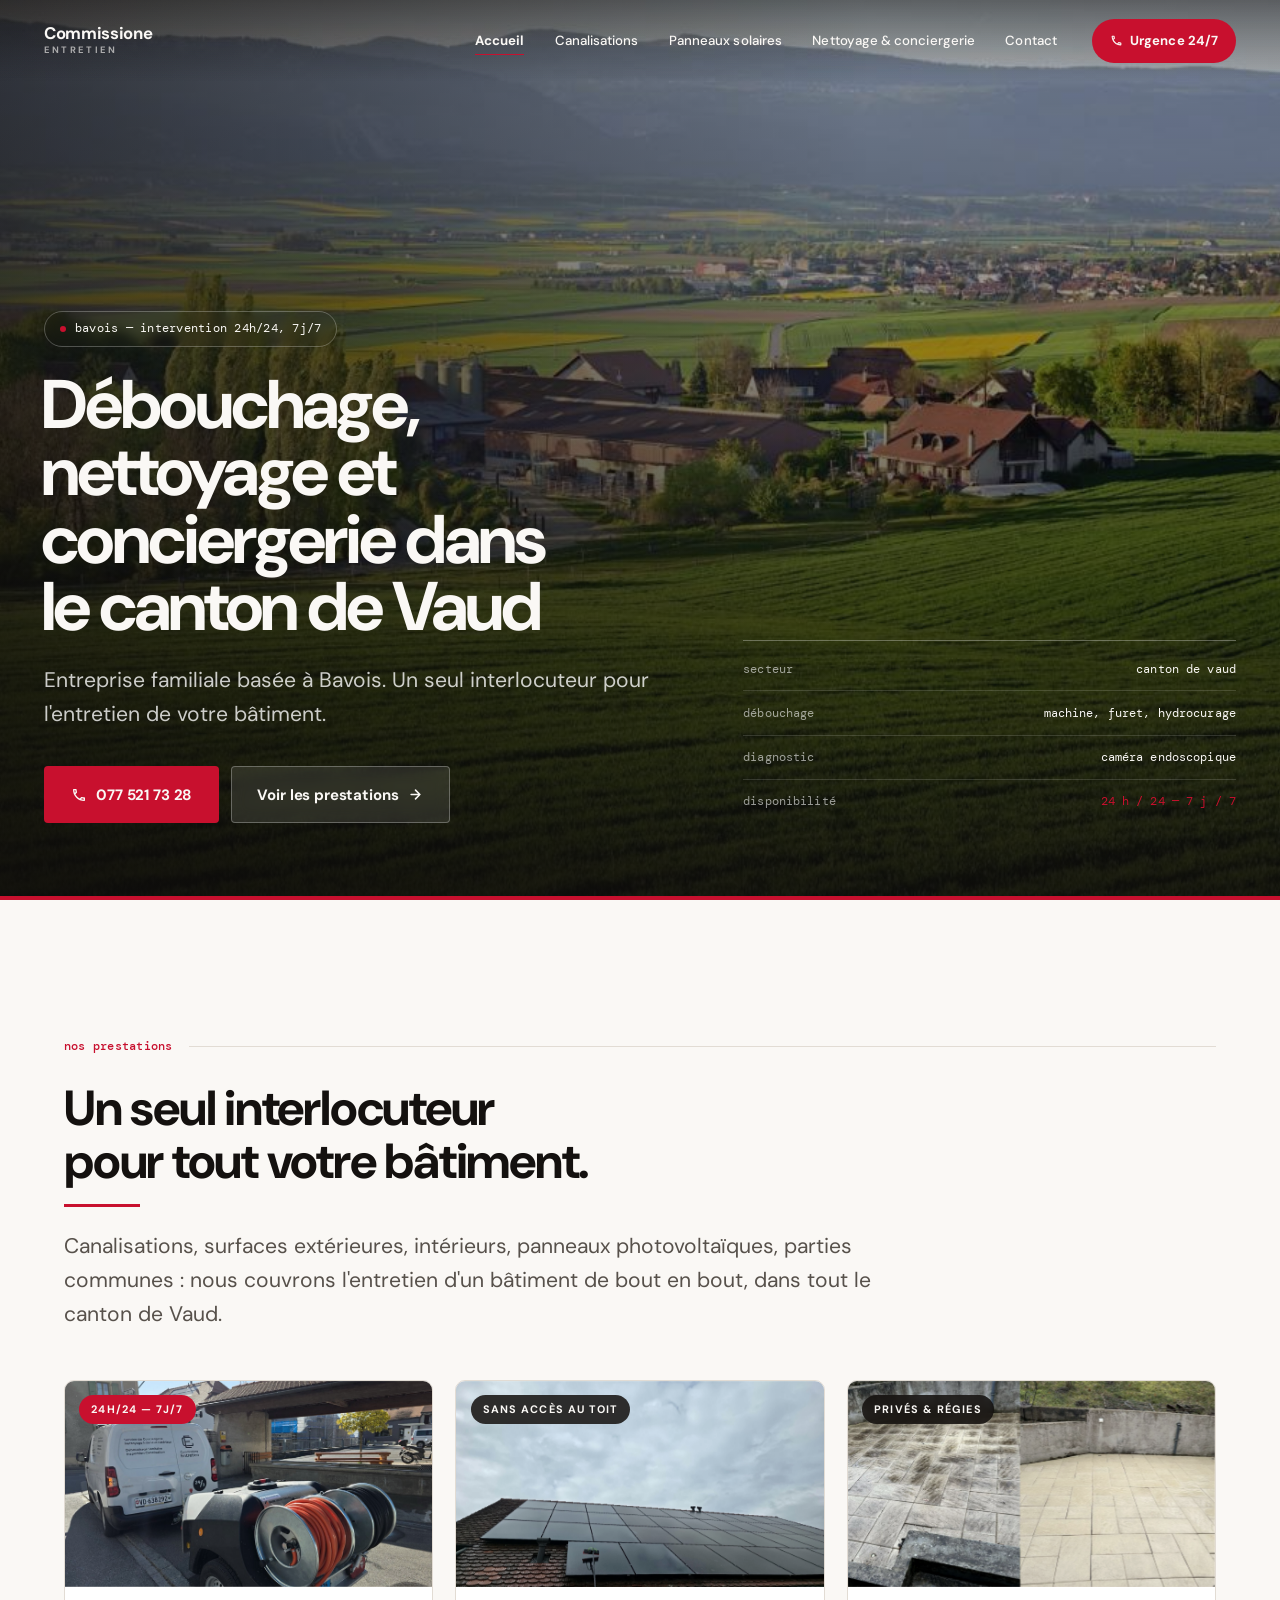
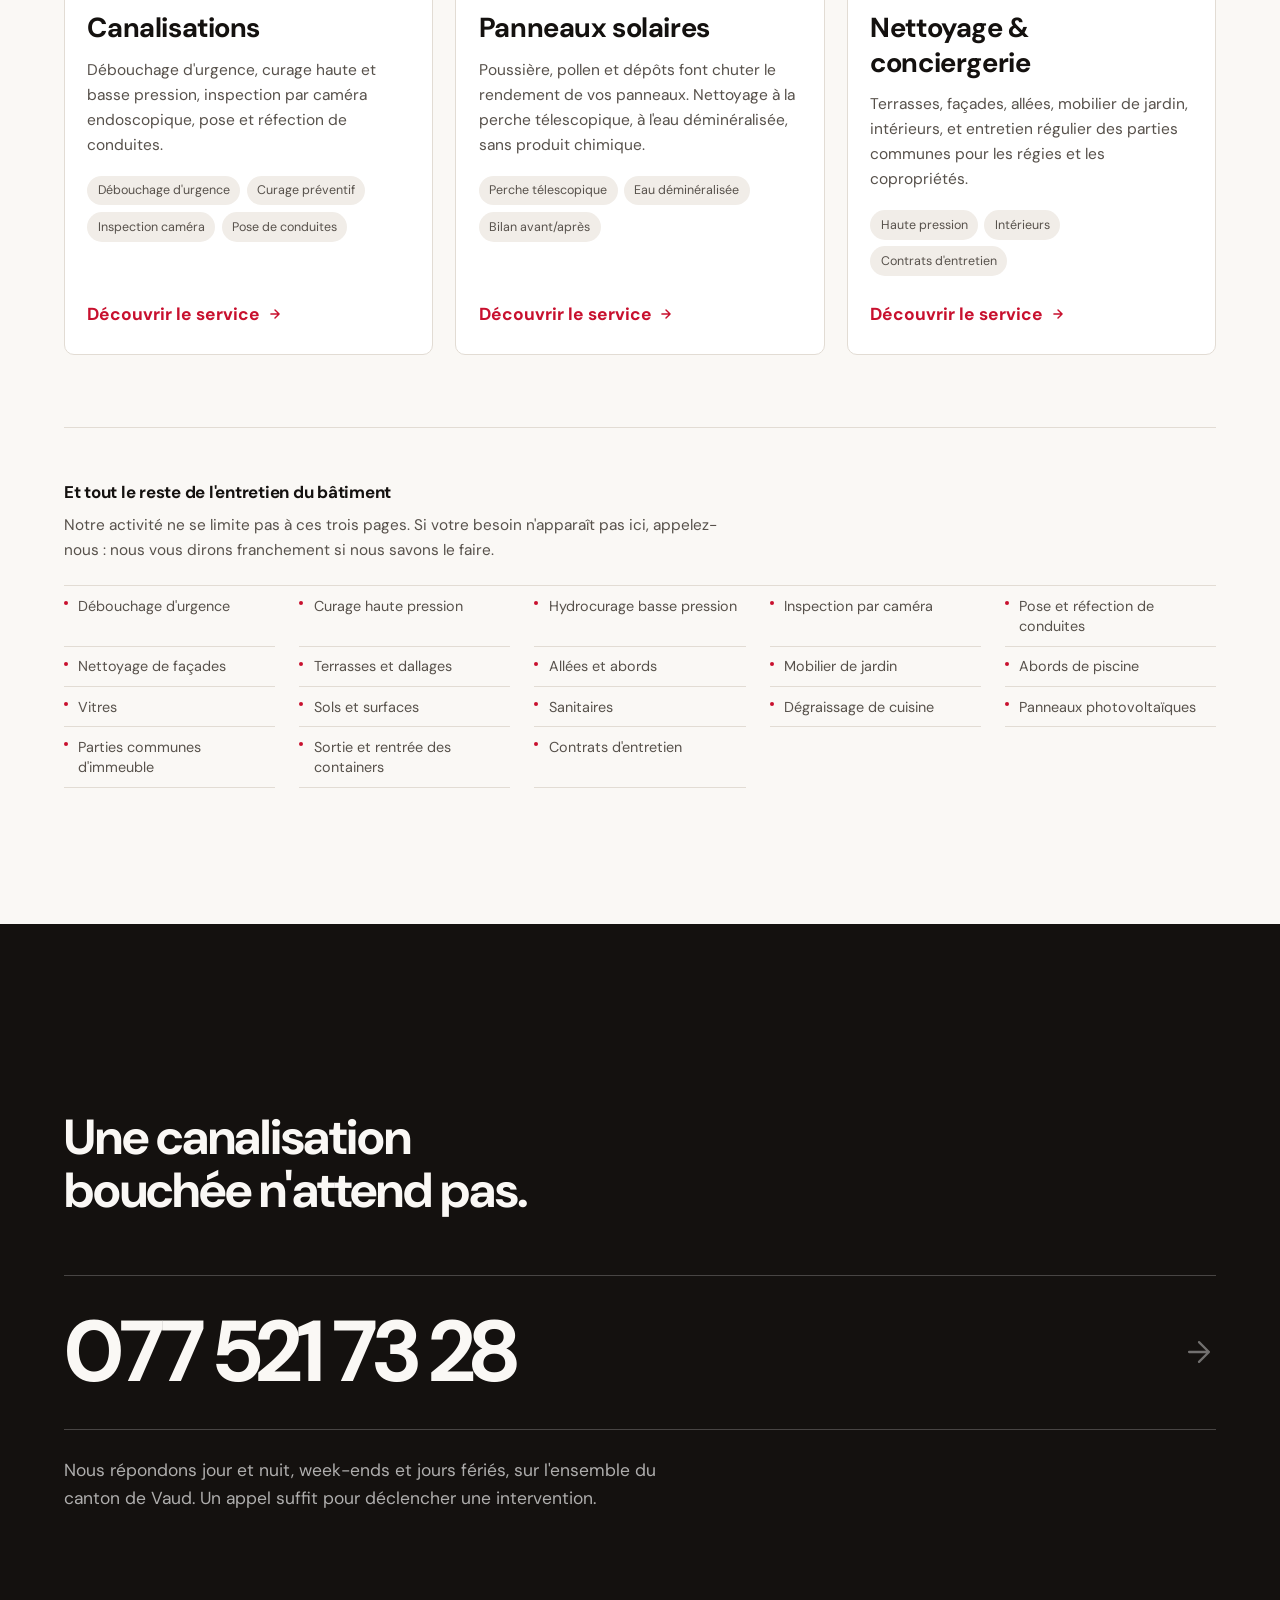
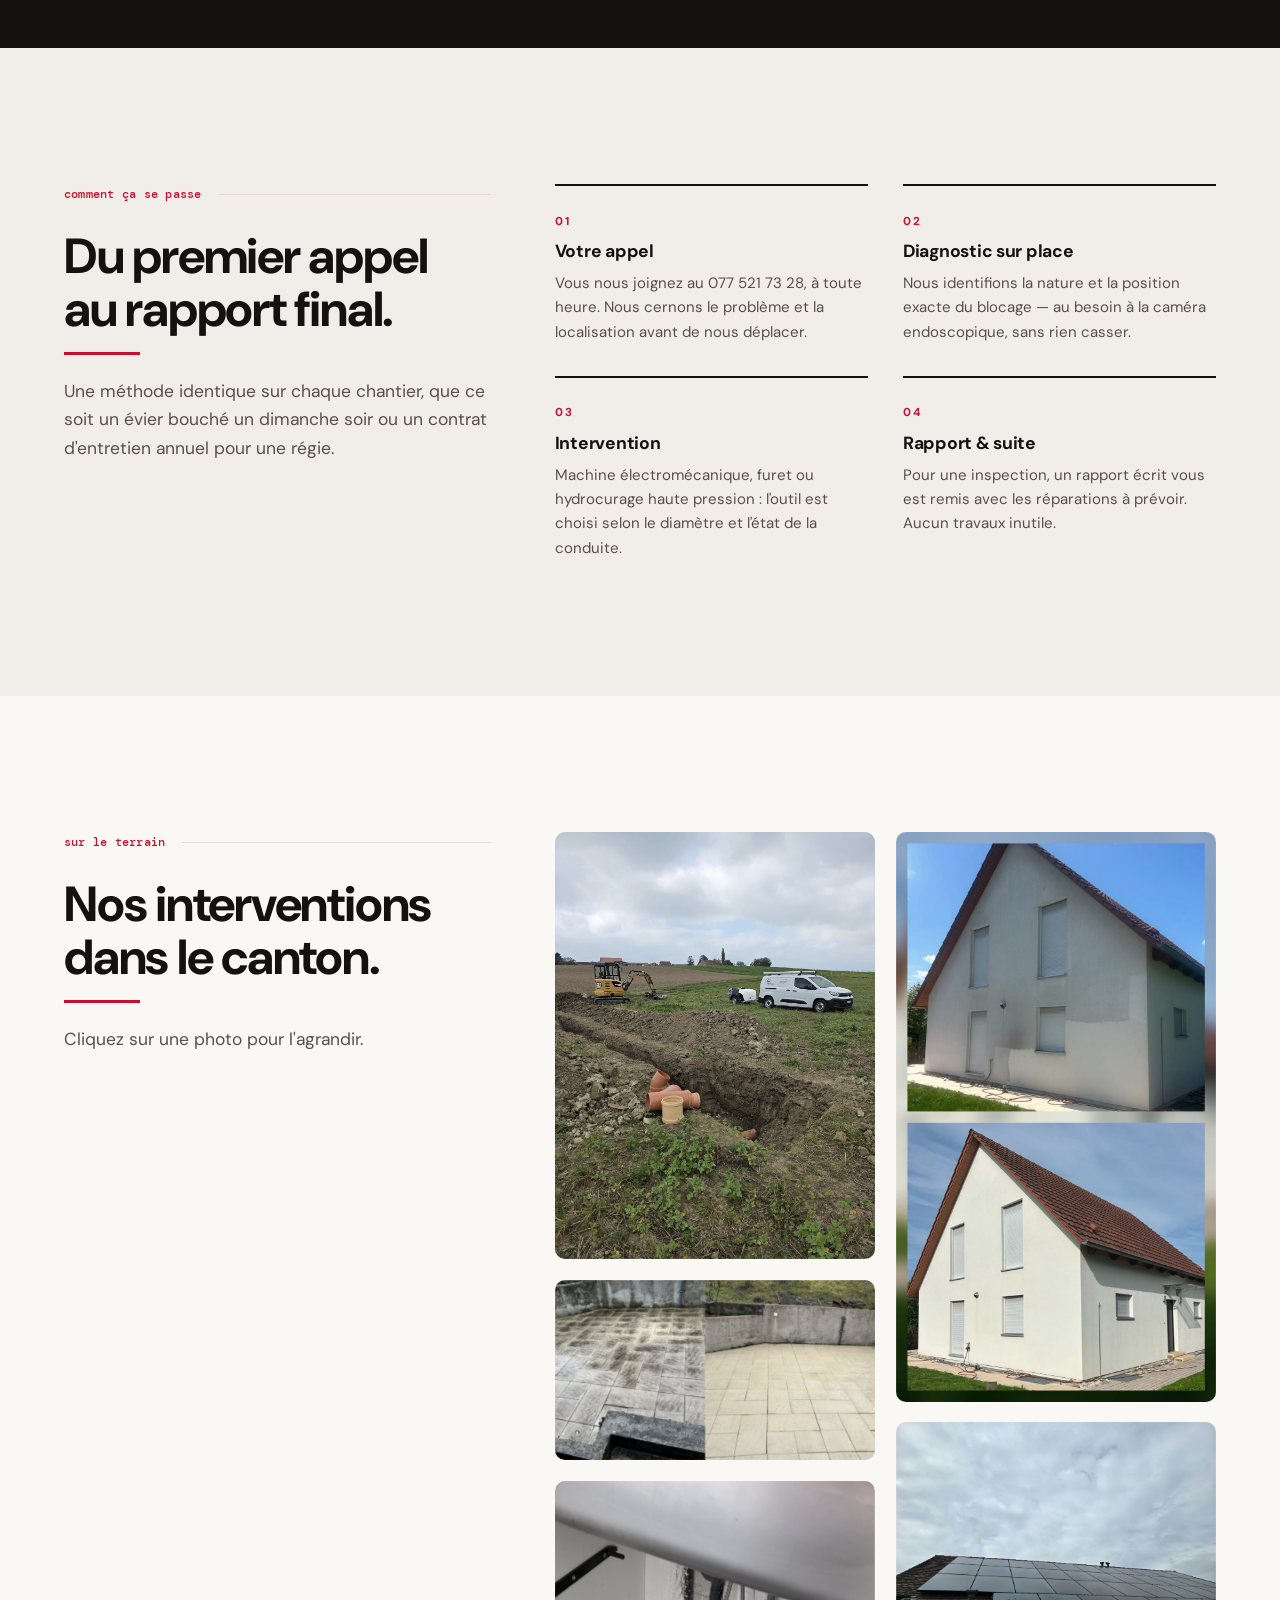
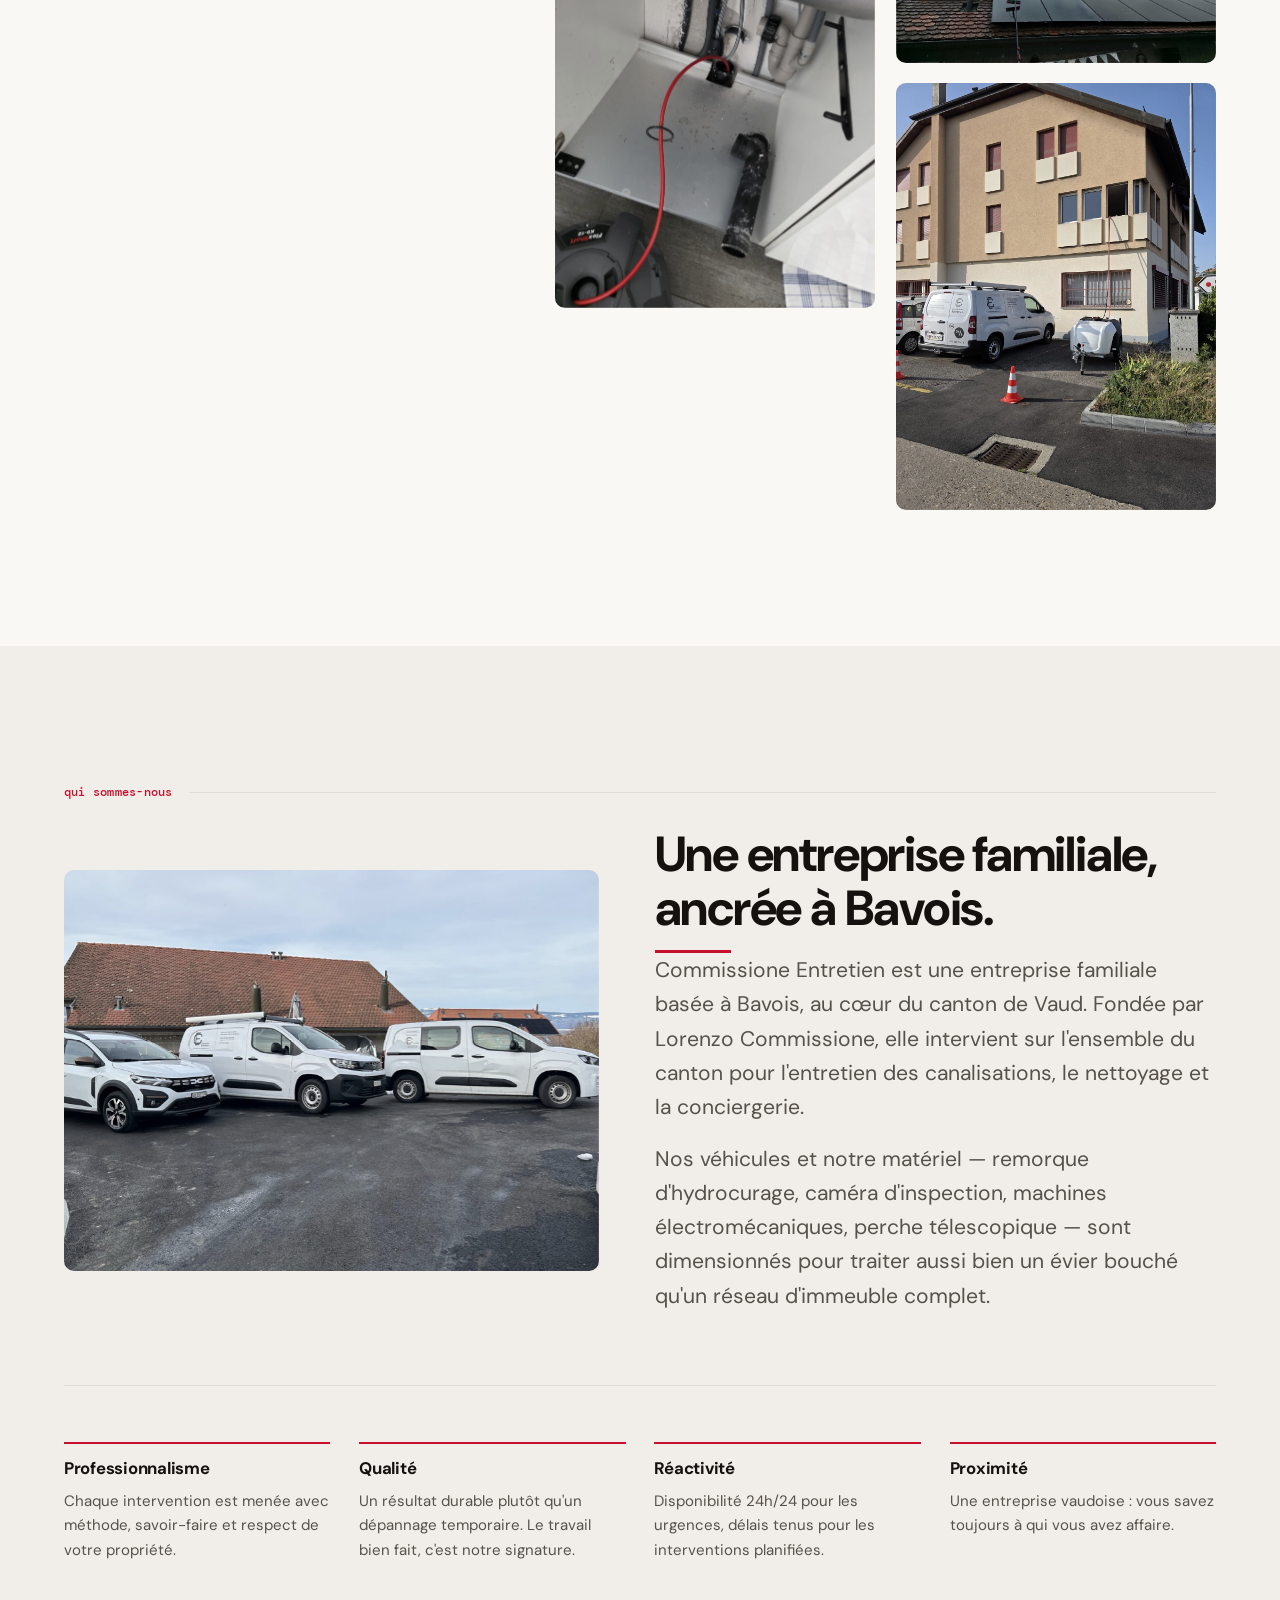
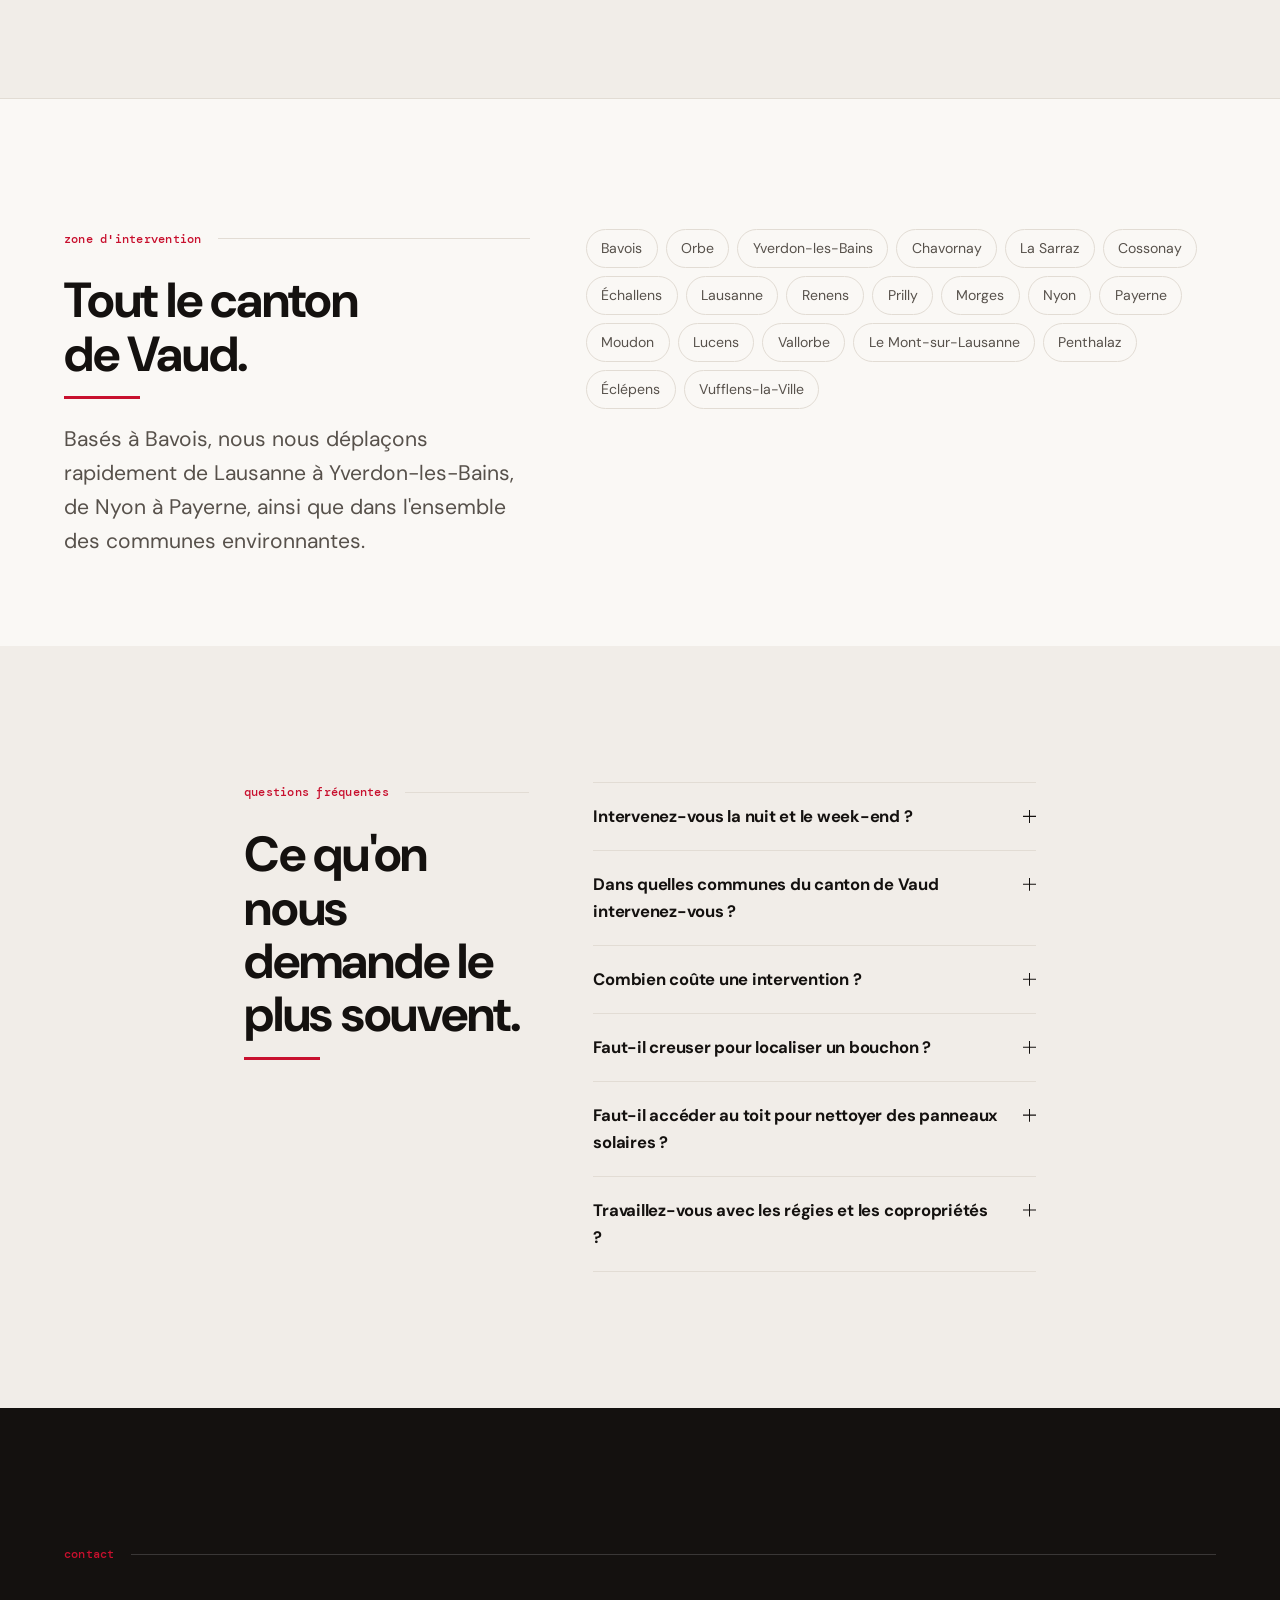
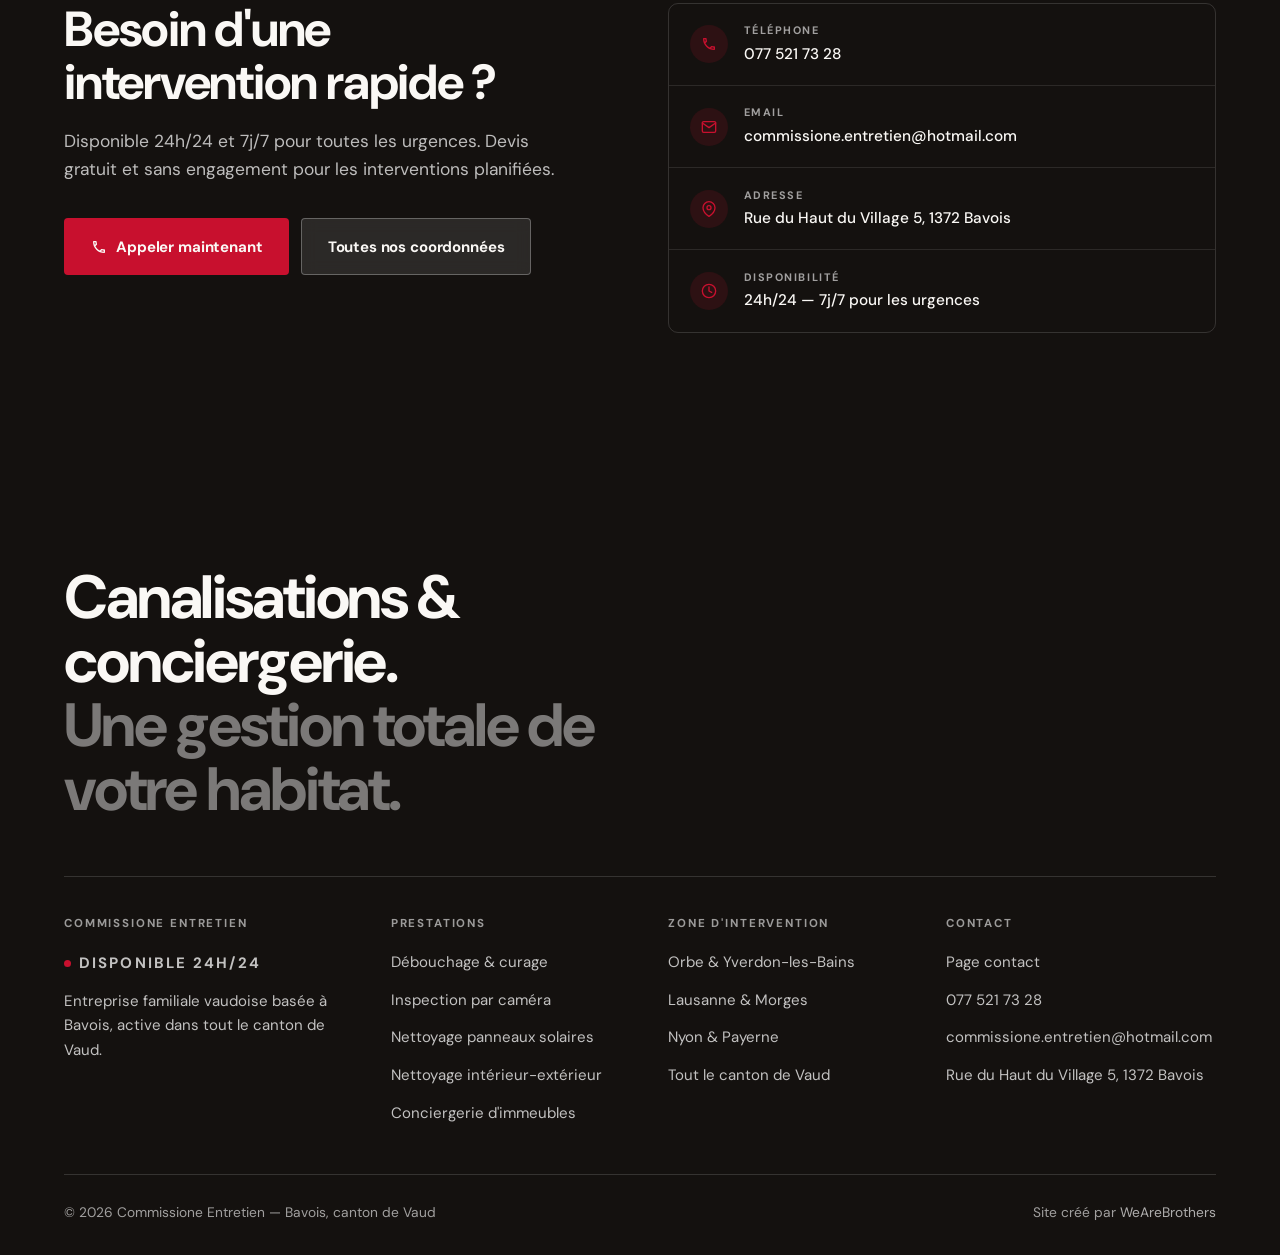
==== commit 6dea0581: "Allège le header et resserre le rythme de lecture mobile Header - Le monogramme « CE » est retiré su" ====
--- a/index.html
+++ b/index.html
@@ -183,7 +183,6 @@
     <!-- ==================== HEADER ==================== -->
     <header class="header" data-header>
         <a href="./" class="header-logo" aria-label="Commissione Entretien — accueil">
-            <svg class="logo-mark" width="32" height="32" viewBox="0 0 40 40" fill="none" aria-hidden="true"><rect x="1.3" y="1.3" width="37.4" height="37.4" rx="9.5" stroke="currentColor" stroke-width="1.8"/><path d="M20.4 14.6a6.7 6.7 0 100 10.8" stroke="currentColor" stroke-width="2.5" stroke-linecap="round"/><path d="M24.6 14.2h6.6M24.6 20h5M24.6 25.8h6.6" stroke="currentColor" stroke-width="2.5" stroke-linecap="round"/></svg>
             <span class="header-logo-text">
                 <span class="logo-name">Commissione</span>
                 <span class="logo-sub">Entretien</span>
--- a/css/base.css
+++ b/css/base.css
@@ -134,6 +134,18 @@
     padding-block: clamp(3rem, 1.8rem + 6vw, 5.5rem);
 }
 
+/* Sur téléphone, la formule ci-dessus produisait 134px de vide entre chaque
+   section — près d'un sixième d'écran, dix fois dans la page. */
+@media (max-width: 600px) {
+    .section {
+        padding-block: 3.2rem;
+    }
+
+    .section--tight {
+        padding-block: 2.6rem;
+    }
+}
+
 .section--ink {
     background: var(--ink);
     color: var(--paper);
@@ -195,6 +207,14 @@
     color: var(--grey-600);
     max-width: 56ch;
     margin-top: 1.4rem;
+}
+
+/* La mesure courte de 20ch met en valeur les titres sur grand écran ; sur
+   téléphone elle bride la colonne et provoque des coupures orphelines. */
+@media (max-width: 600px) {
+    .section-heading {
+        max-width: none;
+    }
 }
 
 .section--ink .section-intro {
--- a/css/layout.css
+++ b/css/layout.css
@@ -74,17 +74,11 @@
     border-bottom-color: var(--grey-200);
 }
 
-/* --- Monogramme CE — signature de marque ---------------------------------- */
-
-.logo-mark {
-    flex-shrink: 0;
-    color: var(--accent);
-}
+/* --- Nom de marque — seule signature du header ----------------------------- */
 
 .header-logo {
     display: flex;
     align-items: center;
-    gap: 0.65rem;
     min-width: 0;
     line-height: 1;
     letter-spacing: 0.01em;
@@ -97,27 +91,19 @@
 }
 
 .header-logo .logo-name {
-    font-size: 1.02rem;
+    font-size: 1.05rem;
     font-weight: 700;
     letter-spacing: -0.02em;
     white-space: nowrap;
 }
 
-/* Très petits écrans (320px) : le monogramme seul suffit à identifier la marque
-   et libère la place nécessaire aux deux boutons d'action. */
-@media (max-width: 359px) {
-    .header-logo-text {
-        display: none;
-    }
-}
-
 .header-logo .logo-sub {
-    font-size: 0.6rem;
-    font-weight: 700;
-    letter-spacing: 0.3em;
+    font-size: 0.58rem;
+    font-weight: 700;
+    letter-spacing: 0.28em;
     text-transform: uppercase;
     opacity: 0.62;
-    margin-top: 3px;
+    margin-top: 4px;
 }
 
 .header-nav {
@@ -699,8 +685,11 @@
     color: var(--ink);
 }
 
+/* Réserve la hauteur réelle de la barre, encoche du bas comprise : sans le
+   safe-area, les 34px de la zone d'accueil iPhone masquaient le dernier
+   élément de chaque page. */
 body {
-    padding-bottom: 76px;
+    padding-bottom: calc(76px + env(safe-area-inset-bottom));
 }
 
 @media (min-width: 860px) {
--- a/css/home.css
+++ b/css/home.css
@@ -14,6 +14,14 @@
     background: var(--ink);
     color: var(--paper);
     overflow: hidden;
+}
+
+/* La barre d'appel fixe recouvre le bas de l'écran : sans cette réserve, la
+   fiche technique du hero disparaissait derrière elle. */
+@media (max-width: 859px) {
+    .hero {
+        padding-bottom: calc(2.5rem + 76px + env(safe-area-inset-bottom));
+    }
 }
 
 .hero-bg {
@@ -354,28 +362,36 @@
     font-size: 0.96rem;
 }
 
+/* Dix-huit prestations : en capsules, la liste formait un mur d'un écran et
+   demi à l'alignement irrégulier. En colonnes, elle tient en un coup d'œil. */
 .tags {
-    display: flex;
-    flex-wrap: wrap;
-    gap: 0.5rem;
-    margin-top: 1.6rem;
+    display: grid;
+    /* 200px : le seuil sous lequel un libellé passerait sur deux lignes. Sur
+       téléphone la liste reste donc en une colonne, parfaitement régulière. */
+    grid-template-columns: repeat(auto-fill, minmax(200px, 1fr));
+    column-gap: 1.5rem;
+    margin-top: 1.4rem;
+    border-top: 1px solid var(--grey-200);
 }
 
 .tags li {
-    padding: 0.5rem 0.95rem;
-    background: var(--card);
-    border: 1px solid var(--grey-200);
-    border-radius: 100px;
-    font-size: 0.88rem;
+    position: relative;
+    padding: 0.6rem 0 0.6rem 0.9rem;
+    border-bottom: 1px solid var(--grey-200);
+    font-size: 0.9rem;
+    line-height: 1.4;
     color: var(--grey-600);
-    transition: border-color 0.25s var(--ease), color 0.25s var(--ease),
-        transform 0.25s var(--ease);
-}
-
-.tags li:hover {
-    border-color: var(--accent);
-    color: var(--ink);
-    transform: translateY(-2px);
+}
+
+.tags li::before {
+    content: "";
+    position: absolute;
+    left: 0;
+    top: 1.05em;
+    width: 4px;
+    height: 4px;
+    border-radius: 50%;
+    background: var(--accent);
 }
 
 /* --- Bande urgence — le pic de la page ------------------------------------- */
@@ -589,26 +605,39 @@
     margin-top: 2.6rem;
 }
 
+/* Vingt noms de communes : courts, ils restent en capsules — mais resserrées,
+   pour en aligner trois par ligne au lieu de deux. */
 .zone-list {
     display: flex;
     flex-wrap: wrap;
-    gap: 0.5rem;
+    gap: 0.4rem;
 }
 
 .zone-list li {
-    padding: 0.45rem 0.9rem;
+    padding: 0.36rem 0.72rem;
     border: 1px solid var(--grey-200);
     border-radius: 100px;
-    font-size: 0.88rem;
+    font-size: 0.82rem;
     color: var(--grey-600);
-    transition: border-color 0.25s var(--ease), color 0.25s var(--ease),
-        transform 0.25s var(--ease);
-}
-
-.zone-list li:hover {
-    border-color: var(--accent);
-    color: var(--ink);
-    transform: translateY(-2px);
+    transition: border-color 0.25s var(--ease), color 0.25s var(--ease);
+}
+
+@media (min-width: 600px) {
+    .zone-list {
+        gap: 0.5rem;
+    }
+
+    .zone-list li {
+        padding: 0.45rem 0.9rem;
+        font-size: 0.88rem;
+    }
+}
+
+@media (hover: hover) {
+    .zone-list li:hover {
+        border-color: var(--accent);
+        color: var(--ink);
+    }
 }
 
 @media (min-width: 900px) {
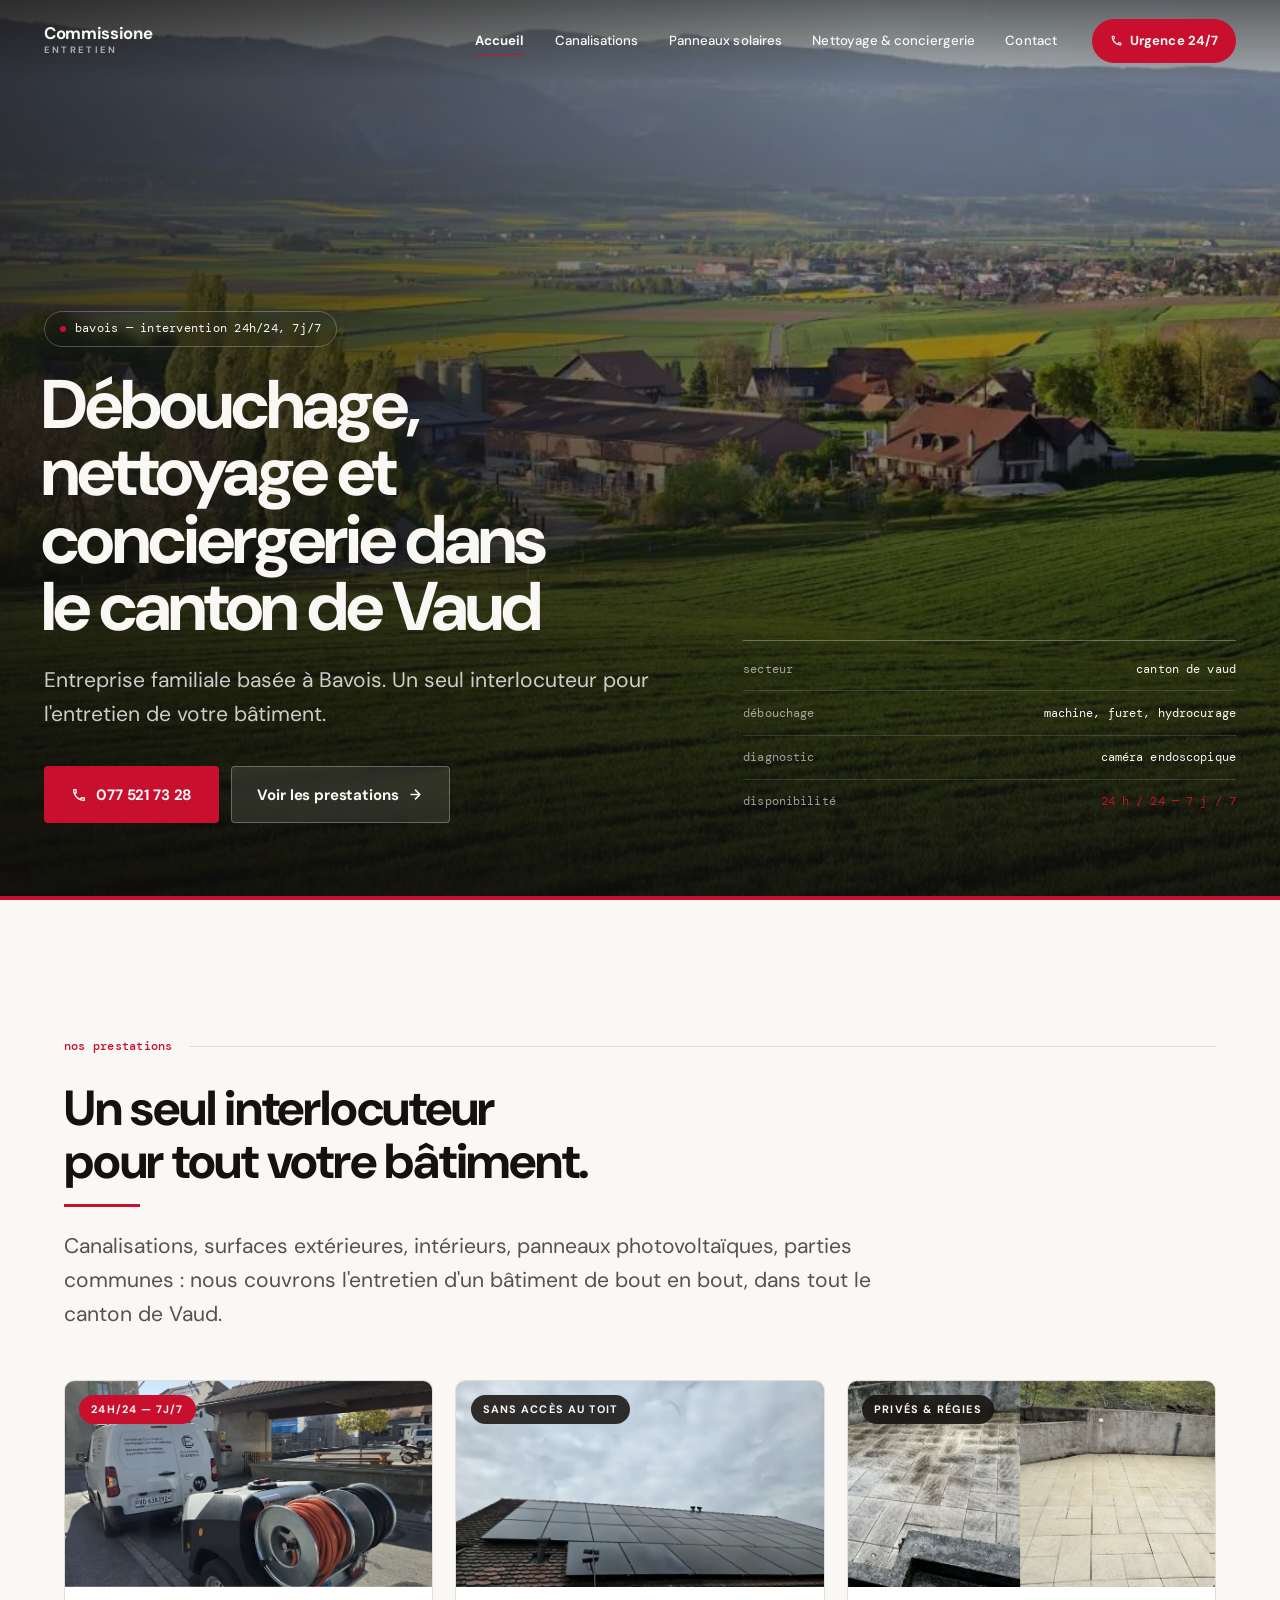
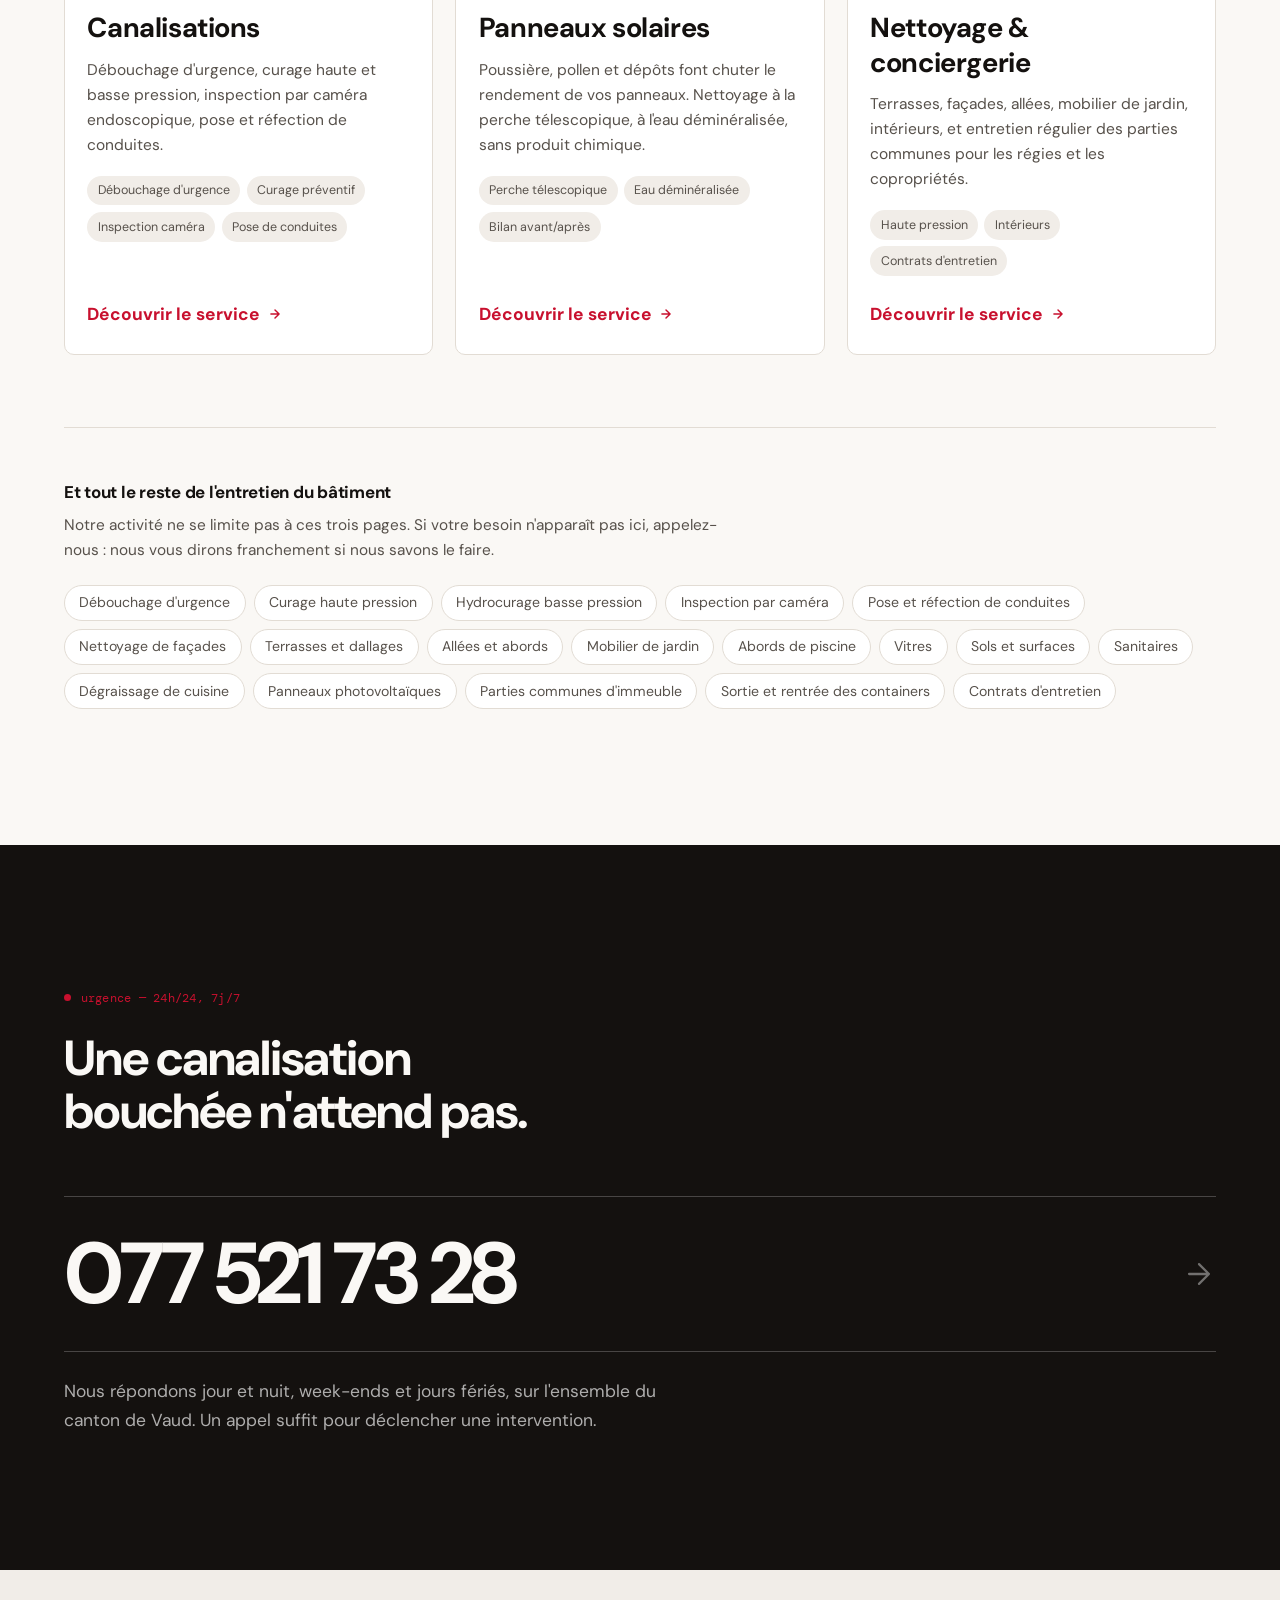
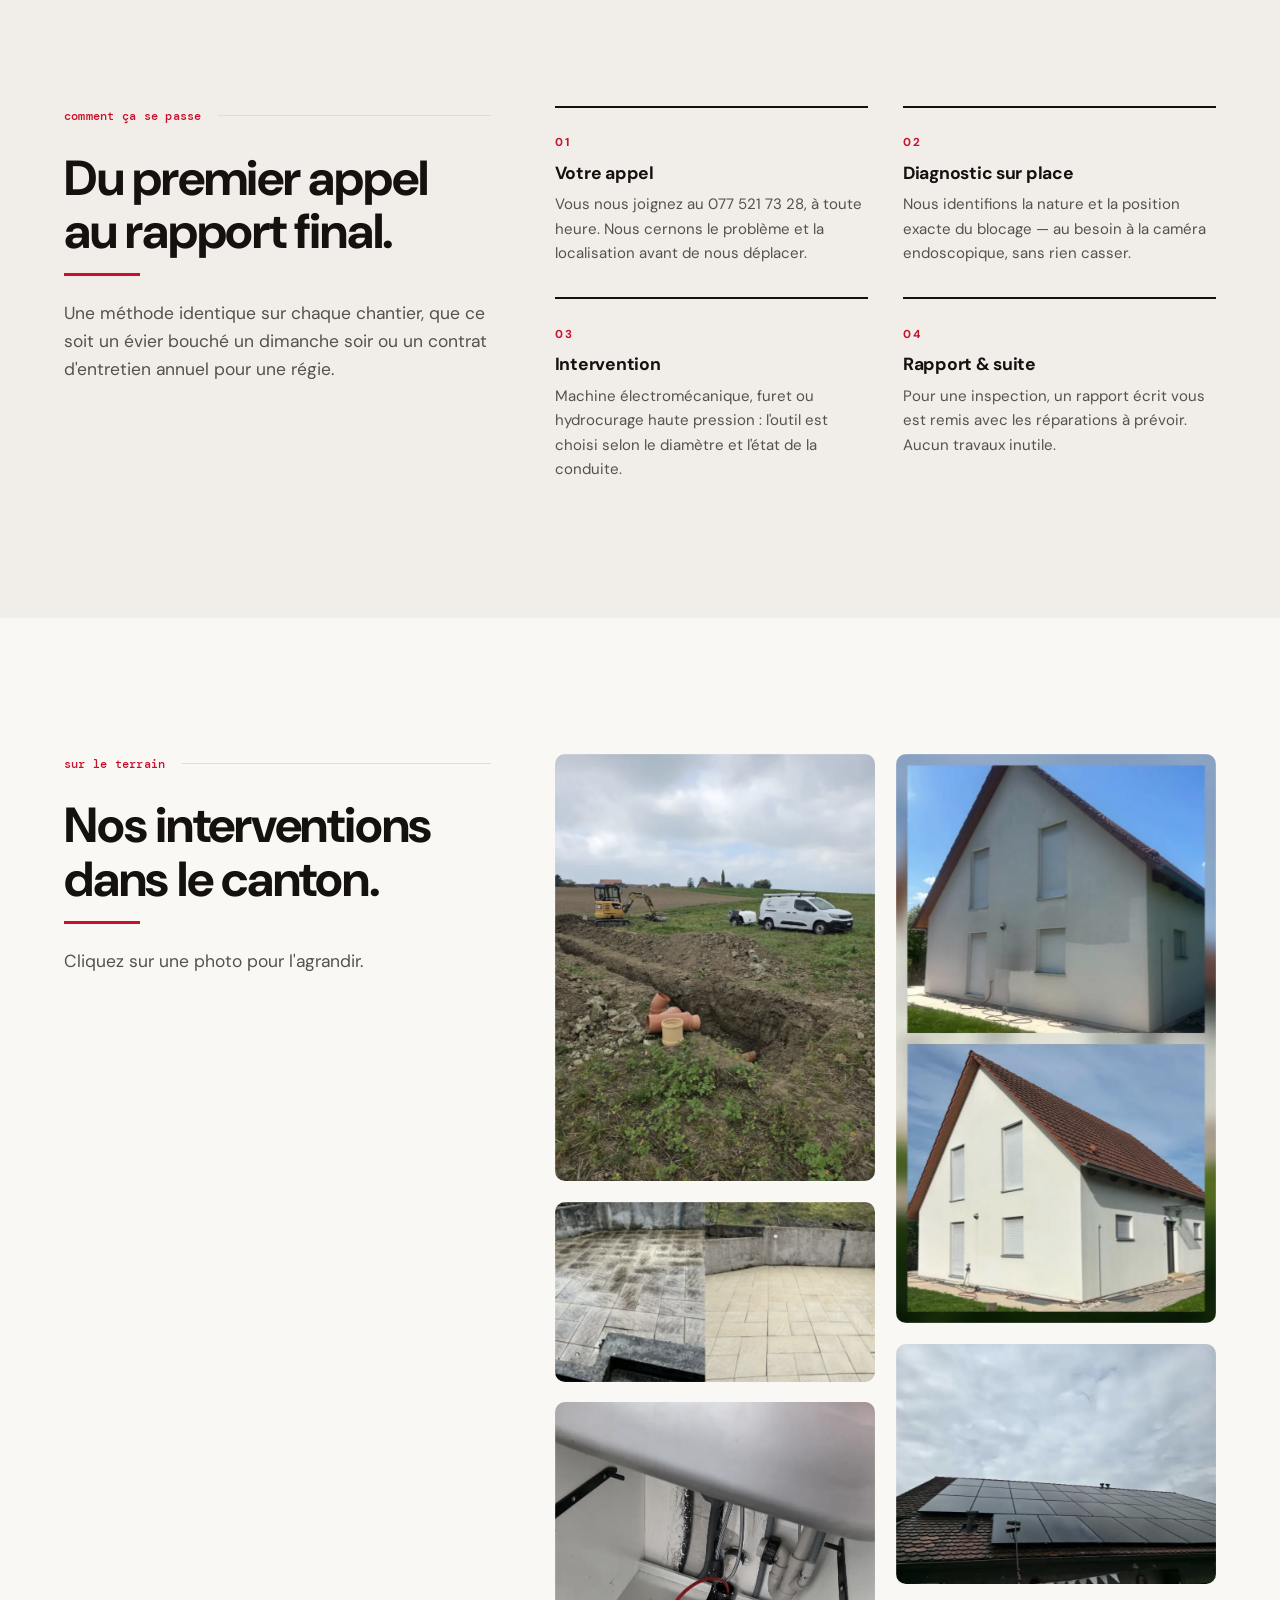
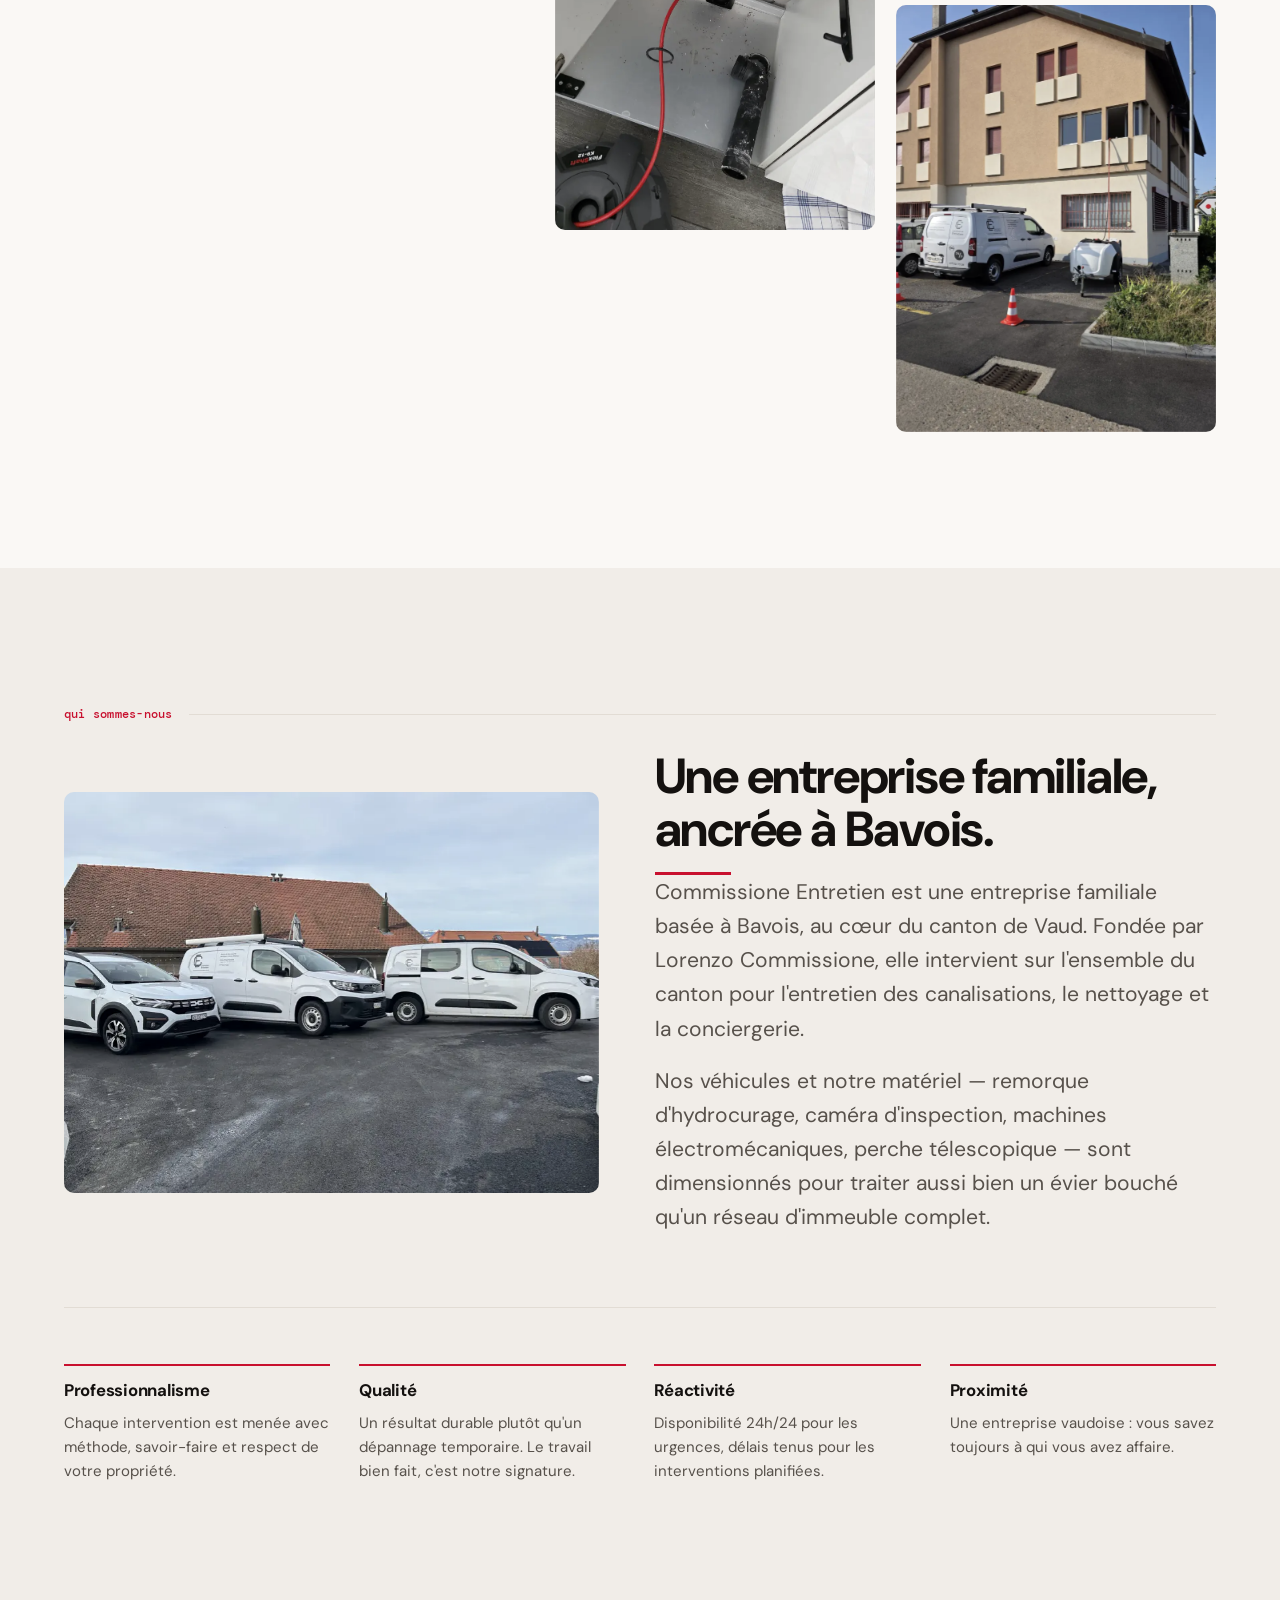
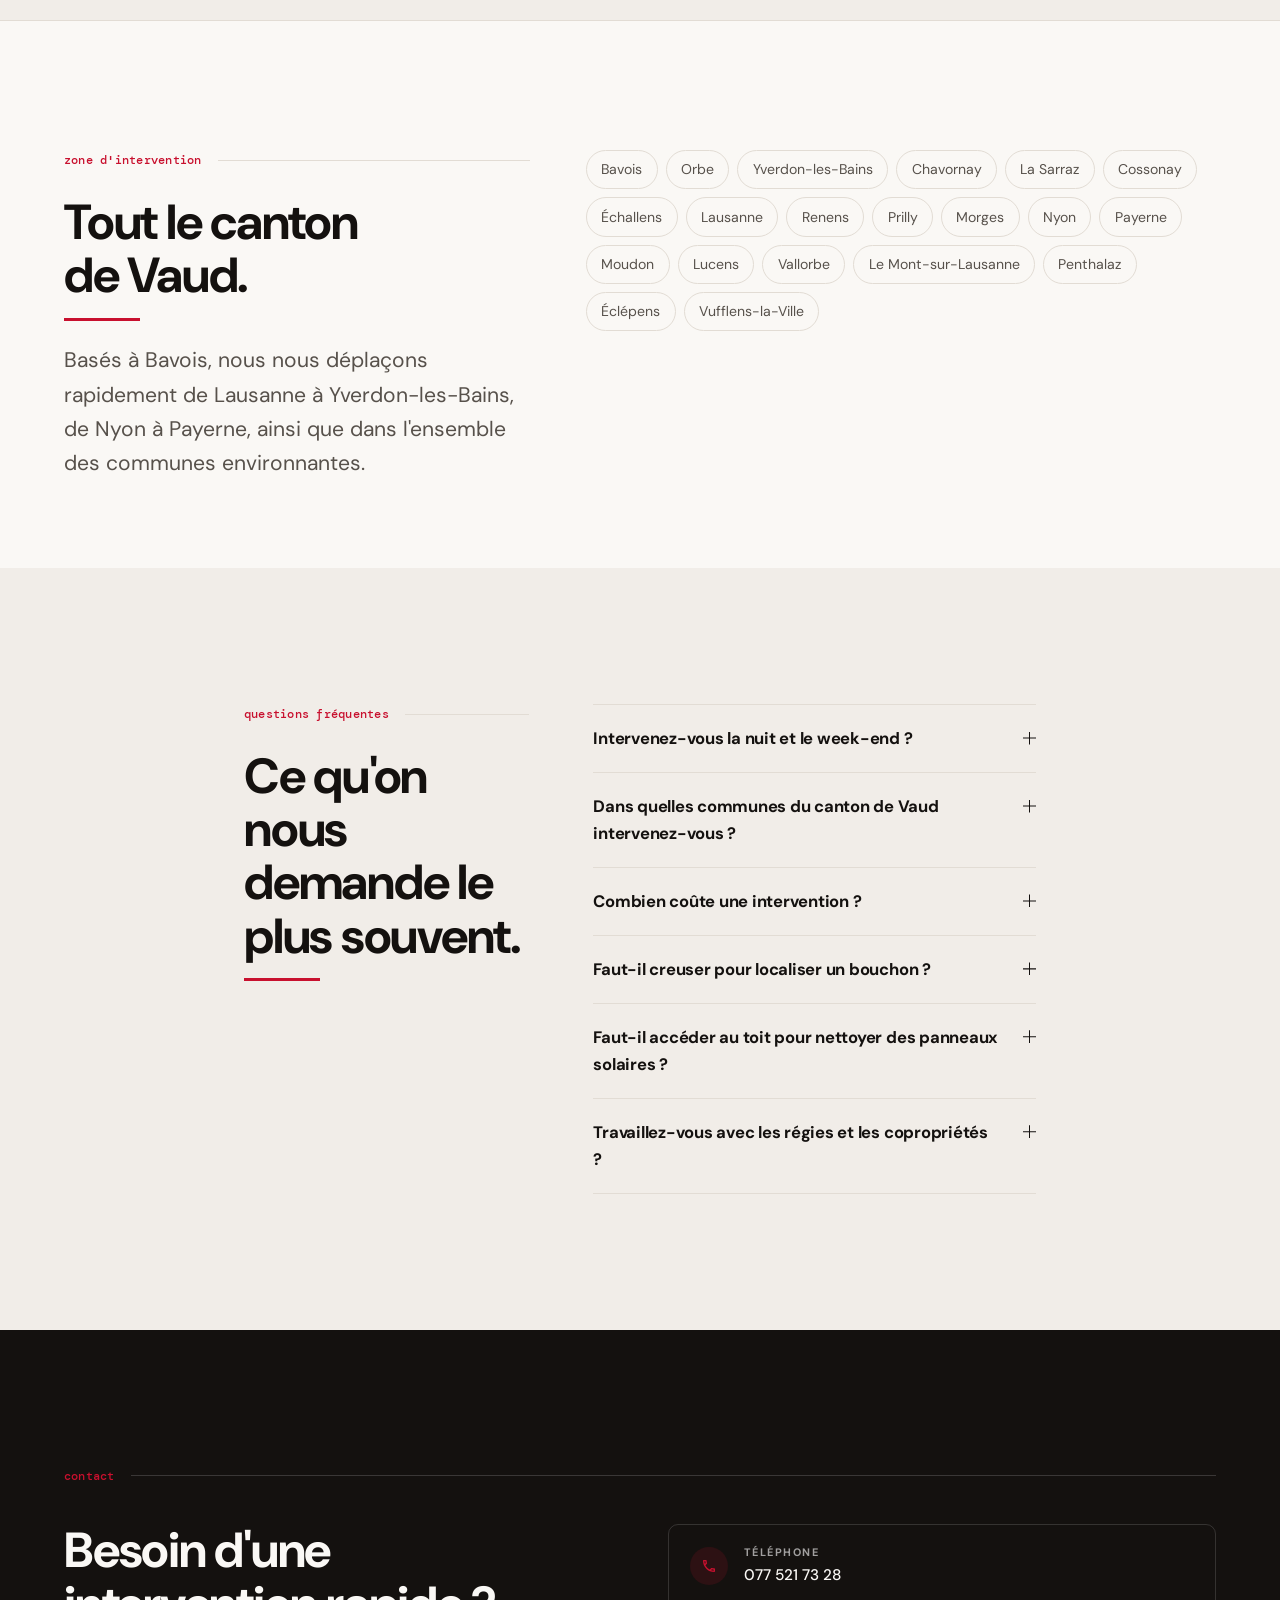
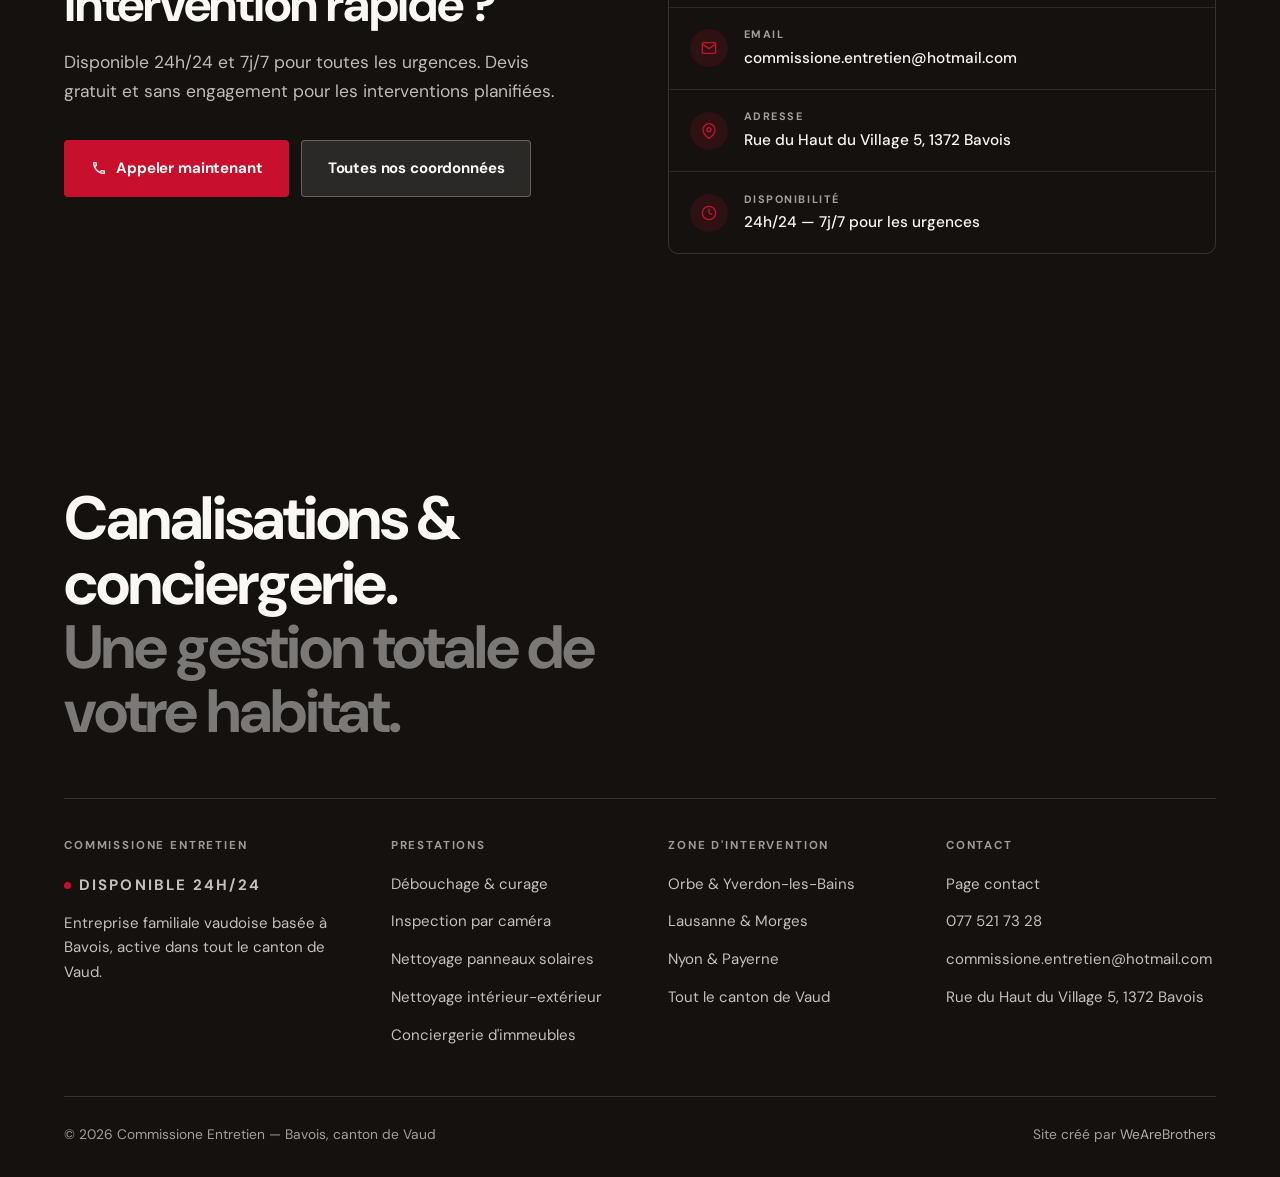
==== commit 493a55d0: "SEO : images WebP responsive, contenu lisible sans JS, .htaccess Couche SEO appliquée par-dessus la " ====
--- a/index.html
+++ b/index.html
@@ -5,8 +5,13 @@
     <meta charset="UTF-8">
     <meta name="viewport" content="width=device-width, initial-scale=1.0, viewport-fit=cover">
 
-    <title>Débouchage, Nettoyage &amp; Conciergerie Vaud | Commissione Entretien</title>
-    <meta name="description" content="Débouchage, curage et inspection caméra de canalisations, nettoyage de panneaux solaires, façades, terrasses et conciergerie d'immeubles dans tout le canton de Vaud. 24h/24 depuis Bavois. Devis gratuit.">
+    <!-- Les animations d'apparition masquent du contenu (opacité 0). Cette classe
+         les active UNIQUEMENT si le JS tourne : sans elle, la page s'affiche
+         entièrement, y compris pour un crawler qui n'exécuterait rien. -->
+    <script>document.documentElement.className += " js-anim";</script>
+
+    <title>Débouchage &amp; Nettoyage Vaud 24h/24 | Commissione Entretien</title>
+    <meta name="description" content="Débouchage, curage, nettoyage et conciergerie dans tout le canton de Vaud. Entreprise familiale à Bavois, intervention 24h/24. Devis gratuit.">
     <link rel="canonical" href="https://commissione-entretien.ch/">
     <meta name="robots" content="index, follow, max-image-preview:large, max-snippet:-1">
     <meta name="theme-color" content="#c8102e">
@@ -50,7 +55,9 @@
     <link href="https://fonts.googleapis.com/css2?family=DM+Mono:wght@400;500&family=DM+Sans:opsz,wght@9..40,400;9..40,500;9..40,700&display=swap" rel="stylesheet">
 
     <!-- Image LCP -->
-    <link rel="preload" as="image" href="assets/paysage-vaud-bavois.png" fetchpriority="high">
+    <link rel="preload" as="image" type="image/webp"
+          imagesrcset="assets/paysage-vaud-bavois-800.webp 800w, assets/paysage-vaud-bavois-1080.webp 1080w"
+          imagesizes="100vw" fetchpriority="high">
 
     <!-- Styles -->
     <link rel="stylesheet" href="css/reset.css">
@@ -231,14 +238,12 @@
 
         <!-- ==================== HERO ==================== -->
         <section class="hero" aria-labelledby="hero-title">
-            <img
-                src="assets/paysage-vaud-bavois.png"
-                alt=""
-                class="hero-bg"
-                width="1080"
-                height="624"
-                fetchpriority="high"
-                decoding="async">
+            <picture>
+                <source type="image/webp" srcset="assets/paysage-vaud-bavois-800.webp 800w, assets/paysage-vaud-bavois-1080.webp 1080w" sizes="100vw">
+                <img src="assets/paysage-vaud-bavois.png"
+                     alt="Plaine vaudoise au printemps : champs de blé et de colza, hameau et crête du Jura à l'horizon"
+                     width="1080" height="624" decoding="async" fetchpriority="high" class="hero-bg">
+            </picture>
             <div class="hero-scrim" aria-hidden="true"></div>
             <div class="hero-rule" aria-hidden="true"></div>
 
@@ -291,12 +296,15 @@
 
                 <div class="services-grid">
 
-                    <article class="service-card reveal">
+                    <a href="debouchage-curage-canalisation/" class="service-card reveal">
                         <p class="service-badge">24h/24 — 7j/7</p>
                         <div class="media media--crop reveal-media">
-                            <img src="assets/photos/camion-remorque-hydrocurage-bavois.jpg"
-                                 alt=""
-                                 width="1800" height="1350" loading="lazy" decoding="async">
+                            <picture>
+                                <source type="image/webp" srcset="assets/photos/camion-remorque-hydrocurage-bavois-800.webp 800w, assets/photos/camion-remorque-hydrocurage-bavois-1600.webp 1600w" sizes="(max-width: 700px) 100vw, (max-width: 1040px) 50vw, 400px">
+                                <img src="assets/photos/camion-remorque-hydrocurage-bavois.jpg"
+                                     alt="Fourgon Commissione Entretien attelé à sa remorque de curage, sur une place de village"
+                                     width="1600" height="1200" loading="lazy" decoding="async">
+                            </picture>
                         </div>
                         <div class="service-body">
                             <h3 class="service-title">Canalisations</h3>
@@ -310,19 +318,22 @@
                                 <li>Inspection caméra</li>
                                 <li>Pose de conduites</li>
                             </ul>
-                            <a href="debouchage-curage-canalisation/" class="link">
+                            <span class="link">
                                 Découvrir le service
                                 <svg width="14" height="14" viewBox="0 0 24 24" fill="none" stroke="currentColor" stroke-width="2.5" stroke-linecap="round" stroke-linejoin="round" aria-hidden="true"><path d="M5 12h14M12 5l7 7-7 7"/></svg>
-                            </a>
-                        </div>
-                    </article>
-
-                    <article class="service-card reveal" data-delay="1">
+                            </span>
+                        </div>
+                    </a>
+
+                    <a href="nettoyage-panneaux-solaires/" class="service-card reveal" data-delay="1">
                         <p class="service-badge service-badge--neutral">Sans accès au toit</p>
                         <div class="media media--crop reveal-media">
-                            <img src="assets/photos/nettoyage-panneaux-solaires-perche.jpg"
-                                 alt=""
-                                 width="1800" height="1350" loading="lazy" decoding="async">
+                            <picture>
+                                <source type="image/webp" srcset="assets/photos/nettoyage-panneaux-solaires-perche-800.webp 800w, assets/photos/nettoyage-panneaux-solaires-perche-1600.webp 1600w" sizes="(max-width: 700px) 100vw, (max-width: 1040px) 50vw, 400px">
+                                <img src="assets/photos/nettoyage-panneaux-solaires-perche.jpg"
+                                     alt="Panneaux solaires nettoyés à la brosse sur perche télescopique, depuis le sol"
+                                     width="1800" height="1350" loading="lazy" decoding="async">
+                            </picture>
                         </div>
                         <div class="service-body">
                             <h3 class="service-title">Panneaux solaires</h3>
@@ -335,19 +346,22 @@
                                 <li>Eau déminéralisée</li>
                                 <li>Bilan avant/après</li>
                             </ul>
-                            <a href="nettoyage-panneaux-solaires/" class="link">
+                            <span class="link">
                                 Découvrir le service
                                 <svg width="14" height="14" viewBox="0 0 24 24" fill="none" stroke="currentColor" stroke-width="2.5" stroke-linecap="round" stroke-linejoin="round" aria-hidden="true"><path d="M5 12h14M12 5l7 7-7 7"/></svg>
-                            </a>
-                        </div>
-                    </article>
-
-                    <article class="service-card reveal" data-delay="2">
+                            </span>
+                        </div>
+                    </a>
+
+                    <a href="nettoyage-conciergerie/" class="service-card reveal" data-delay="2">
                         <p class="service-badge service-badge--neutral">Privés &amp; régies</p>
                         <div class="media media--crop reveal-media">
-                            <img src="assets/photos/nettoyage-terrasse-dallage-avant-apres.jpg"
-                                 alt=""
-                                 width="1800" height="1012" loading="lazy" decoding="async">
+                            <picture>
+                                <source type="image/webp" srcset="assets/photos/nettoyage-terrasse-dallage-avant-apres-800.webp 800w, assets/photos/nettoyage-terrasse-dallage-avant-apres-1600.webp 1600w" sizes="(max-width: 700px) 100vw, (max-width: 1040px) 50vw, 400px">
+                                <img src="assets/photos/nettoyage-terrasse-dallage-avant-apres.jpg"
+                                     alt="Terrasse dallée avant et après nettoyage haute pression"
+                                     width="1600" height="899" loading="lazy" decoding="async">
+                            </picture>
                         </div>
                         <div class="service-body">
                             <h3 class="service-title">Nettoyage &amp; conciergerie</h3>
@@ -360,12 +374,12 @@
                                 <li>Intérieurs</li>
                                 <li>Contrats d'entretien</li>
                             </ul>
-                            <a href="nettoyage-conciergerie/" class="link">
+                            <span class="link">
                                 Découvrir le service
                                 <svg width="14" height="14" viewBox="0 0 24 24" fill="none" stroke="currentColor" stroke-width="2.5" stroke-linecap="round" stroke-linejoin="round" aria-hidden="true"><path d="M5 12h14M12 5l7 7-7 7"/></svg>
-                            </a>
-                        </div>
-                    </article>
+                            </span>
+                        </div>
+                    </a>
 
                 </div>
 
@@ -483,9 +497,12 @@
                         <a class="zoom" href="assets/photos/chantier-canalisation-tranchee-vaud.jpg">
                             <span class="media reveal-media">
                                 <span class="zoom-hint">Agrandir</span>
-                                <img src="assets/photos/chantier-canalisation-tranchee-vaud.jpg"
-                                     alt=""
-                                     width="1350" height="1800" loading="lazy" decoding="async">
+                                <picture>
+                                    <source type="image/webp" srcset="assets/photos/chantier-canalisation-tranchee-vaud-800.webp 800w, assets/photos/chantier-canalisation-tranchee-vaud-1200.webp 1200w" sizes="(max-width: 720px) 100vw, (max-width: 1100px) 50vw, 400px">
+                                    <img src="assets/photos/chantier-canalisation-tranchee-vaud.jpg"
+                                         alt="Tranchée ouverte en plein champ, mini-pelle et raccords de canalisation en PVC orange prêts à poser"
+                                         width="1200" height="1600" loading="lazy" decoding="async">
+                                </picture>
                             </span>
                         </a>
                     </figure>
@@ -494,9 +511,12 @@
                         <a class="zoom" href="assets/photos/nettoyage-terrasse-dallage-avant-apres.jpg">
                             <span class="media reveal-media">
                                 <span class="zoom-hint">Agrandir</span>
-                                <img src="assets/photos/nettoyage-terrasse-dallage-avant-apres.jpg"
-                                     alt=""
-                                     width="1800" height="1012" loading="lazy" decoding="async">
+                                <picture>
+                                    <source type="image/webp" srcset="assets/photos/nettoyage-terrasse-dallage-avant-apres-800.webp 800w, assets/photos/nettoyage-terrasse-dallage-avant-apres-1600.webp 1600w" sizes="(max-width: 720px) 100vw, (max-width: 1100px) 50vw, 400px">
+                                    <img src="assets/photos/nettoyage-terrasse-dallage-avant-apres.jpg"
+                                         alt="Terrasse dallée encrassée de mousse à gauche, nettoyée à droite après passage haute pression"
+                                         width="1600" height="899" loading="lazy" decoding="async">
+                                </picture>
                             </span>
                         </a>
                     </figure>
@@ -505,9 +525,12 @@
                         <a class="zoom" href="assets/photos/debouchage-sanitaire-sous-evier.jpg">
                             <span class="media reveal-media">
                                 <span class="zoom-hint">Agrandir</span>
-                                <img src="assets/photos/debouchage-sanitaire-sous-evier.jpg"
-                                     alt=""
-                                     width="1350" height="1800" loading="lazy" decoding="async">
+                                <picture>
+                                    <source type="image/webp" srcset="assets/photos/debouchage-sanitaire-sous-evier-800.webp 800w, assets/photos/debouchage-sanitaire-sous-evier-1350.webp 1350w" sizes="(max-width: 720px) 100vw, (max-width: 1100px) 50vw, 400px">
+                                    <img src="assets/photos/debouchage-sanitaire-sous-evier.jpg"
+                                         alt="Câble d'une machine à arbre flexible engagé dans une évacuation ouverte sous un évier, siphon démonté"
+                                         width="1350" height="1800" loading="lazy" decoding="async">
+                                </picture>
                             </span>
                         </a>
                     </figure>
@@ -516,9 +539,12 @@
                         <a class="zoom" href="assets/photos/nettoyage-facade-maison-avant-apres.jpg">
                             <span class="media reveal-media">
                                 <span class="zoom-hint">Agrandir</span>
-                                <img src="assets/photos/nettoyage-facade-maison-avant-apres.jpg"
-                                     alt=""
-                                     width="1012" height="1800" loading="lazy" decoding="async">
+                                <picture>
+                                    <source type="image/webp" srcset="assets/photos/nettoyage-facade-maison-avant-apres-800.webp 800w, assets/photos/nettoyage-facade-maison-avant-apres-1012.webp 1012w" sizes="(max-width: 720px) 100vw, (max-width: 1100px) 50vw, 400px">
+                                    <img src="assets/photos/nettoyage-facade-maison-avant-apres.jpg"
+                                         alt="Façade de villa avant nettoyage en haut, crépi grisé, et après nettoyage en bas, crépi redevenu blanc"
+                                         width="1012" height="1800" loading="lazy" decoding="async">
+                                </picture>
                             </span>
                         </a>
                     </figure>
@@ -527,9 +553,12 @@
                         <a class="zoom" href="assets/photos/nettoyage-panneaux-solaires-perche.jpg">
                             <span class="media reveal-media">
                                 <span class="zoom-hint">Agrandir</span>
-                                <img src="assets/photos/nettoyage-panneaux-solaires-perche.jpg"
-                                     alt=""
-                                     width="1800" height="1350" loading="lazy" decoding="async">
+                                <picture>
+                                    <source type="image/webp" srcset="assets/photos/nettoyage-panneaux-solaires-perche-800.webp 800w, assets/photos/nettoyage-panneaux-solaires-perche-1600.webp 1600w" sizes="(max-width: 720px) 100vw, (max-width: 1100px) 50vw, 400px">
+                                    <img src="assets/photos/nettoyage-panneaux-solaires-perche.jpg"
+                                         alt="Panneaux solaires noirs sur toiture en tuiles, nettoyés à la brosse sur perche télescopique"
+                                         width="1800" height="1350" loading="lazy" decoding="async">
+                                </picture>
                             </span>
                         </a>
                     </figure>
@@ -538,9 +567,12 @@
                         <a class="zoom" href="assets/photos/camion-hydrocureuse-immeuble-vaud.jpg">
                             <span class="media reveal-media">
                                 <span class="zoom-hint">Agrandir</span>
-                                <img src="assets/photos/camion-hydrocureuse-immeuble-vaud.jpg"
-                                     alt=""
-                                     width="1350" height="1800" loading="lazy" decoding="async">
+                                <picture>
+                                    <source type="image/webp" srcset="assets/photos/camion-hydrocureuse-immeuble-vaud-800.webp 800w, assets/photos/camion-hydrocureuse-immeuble-vaud-1200.webp 1200w" sizes="(max-width: 720px) 100vw, (max-width: 1100px) 50vw, 400px">
+                                    <img src="assets/photos/camion-hydrocureuse-immeuble-vaud.jpg"
+                                         alt="Fourgon et remorque de curage devant un immeuble, tuyau orange déroulé jusqu'à un appartement de l'étage"
+                                         width="1200" height="1600" loading="lazy" decoding="async">
+                                </picture>
                             </span>
                         </a>
                     </figure>
@@ -559,9 +591,12 @@
                         <a class="zoom" href="assets/photos/flotte-vehicules-commissione-entretien.jpg">
                             <span class="media reveal-media">
                                 <span class="zoom-hint">Agrandir</span>
-                                <img src="assets/photos/flotte-vehicules-commissione-entretien.jpg"
-                                     alt=""
-                                     width="1800" height="1350" loading="lazy" decoding="async">
+                                <picture>
+                                    <source type="image/webp" srcset="assets/photos/flotte-vehicules-commissione-entretien-800.webp 800w, assets/photos/flotte-vehicules-commissione-entretien-1600.webp 1600w" sizes="(max-width: 720px) 100vw, (max-width: 1100px) 50vw, 400px">
+                                    <img src="assets/photos/flotte-vehicules-commissione-entretien.jpg"
+                                         alt="Les trois véhicules de Commissione Entretien alignés, dont deux fourgons marqués"
+                                         width="1600" height="1200" loading="lazy" decoding="async">
+                                </picture>
                             </span>
                         </a>
                     </div>
--- a/css/base.css
+++ b/css/base.css
@@ -359,31 +359,37 @@
 /* --- Reveal au scroll ---------------------------------------------------- */
 
 /* Discret par choix : le geste marqué du site est le rideau qui découvre les
-   photos, pas l'entrée des blocs de texte. */
-.reveal {
+   photos, pas l'entrée des blocs de texte.
+
+   IMPORTANT — tout ce qui masque du contenu est conditionné à `.js-anim`, une
+   classe posée sur <html> par un script inline en tête de page. Sans JS (script
+   bloqué, module en erreur, crawler qui n'exécute rien), aucune règle d'opacité
+   ne s'applique et la page reste intégralement lisible. L'animation est un
+   bonus, jamais un prérequis à l'affichage. */
+.js-anim .reveal {
     opacity: 0;
     transform: translateY(12px);
     transition: opacity 0.55s var(--ease), transform 0.55s var(--ease);
 }
 
-.reveal.is-visible {
+.js-anim .reveal.is-visible {
     opacity: 1;
     transform: none;
 }
 
-.reveal[data-delay="1"] {
+.js-anim .reveal[data-delay="1"] {
     transition-delay: 0.09s;
 }
 
-.reveal[data-delay="2"] {
+.js-anim .reveal[data-delay="2"] {
     transition-delay: 0.18s;
 }
 
-.reveal[data-delay="3"] {
+.js-anim .reveal[data-delay="3"] {
     transition-delay: 0.27s;
 }
 
-.reveal[data-delay="4"] {
+.js-anim .reveal[data-delay="4"] {
     transition-delay: 0.36s;
 }
 
@@ -401,30 +407,47 @@
     width: 76px;
     height: 3px;
     background: var(--accent);
+    transform-origin: left center;
+}
+
+/* Le trait n'est replié qu'en présence de JS, sinon il reste déployé. */
+.js-anim .section-heading::after {
     transform: scaleX(0);
-    transform-origin: left center;
     transition: transform 0.85s var(--ease) 0.2s;
 }
 
-.section-heading.is-visible::after,
-.is-visible .section-heading::after {
+.js-anim .section-heading.is-visible::after,
+.js-anim .is-visible .section-heading::after {
     transform: scaleX(1);
 }
 
 @media (prefers-reduced-motion: reduce) {
 
-    .reveal {
+    .js-anim .reveal {
         opacity: 1;
         transform: none;
     }
 
-    .section-heading::after {
+    .js-anim .section-heading::after {
         transform: scaleX(1);
         transition: none;
     }
 }
 
 /* --- Médias -------------------------------------------------------------- */
+
+/* Les photos sont servies en WebP via <picture>, avec repli JPG/PNG sur l'<img>.
+   `display: contents` fait disparaître la boîte du <picture> de la mise en page :
+   l'<img> reste l'enfant direct de son conteneur, exactement comme avant
+   l'ajout du <picture>.
+
+   Ce n'est pas cosmétique. Sans cette règle, le <picture> devient un élément
+   de flux à part entière — dans le hero, qui est en `display: flex`, il se
+   retrouve dimensionné à zéro (son unique enfant est en position absolue) et
+   l'image de fond ne s'affiche plus du tout. */
+picture {
+    display: contents;
+}
 
 /* Par défaut une photo n'est JAMAIS rognée : elle garde son ratio d'origine.
    Le recadrage est un choix explicite, via `.media--crop`. */
@@ -449,7 +472,7 @@
 
 /* La photo est masquée par un aplat rouge qui se retire quand le bloc entre
    dans l'écran, pendant que l'image se dézoome. */
-.reveal-media::before {
+.js-anim .reveal-media::before {
     content: "";
     position: absolute;
     inset: 0;
@@ -460,26 +483,26 @@
     transition: transform 0.9s var(--ease-out);
 }
 
-.reveal-media img {
+.js-anim .reveal-media img {
     transform: translate3d(0, 0, 0) scale(1.14);
 }
 
-.reveal-media.is-visible::before {
+.js-anim .reveal-media.is-visible::before {
     transform: scaleX(0);
     transform-origin: right center;
 }
 
-.reveal-media.is-visible img {
+.js-anim .reveal-media.is-visible img {
     transform: translate3d(0, 0, 0) scale(1);
 }
 
 @media (prefers-reduced-motion: reduce) {
 
-    .reveal-media::before {
+    .js-anim .reveal-media::before {
         display: none;
     }
 
-    .reveal-media img,
+    .js-anim .reveal-media img,
     .media img {
         transform: none;
         transition: none;
--- a/css/layout.css
+++ b/css/layout.css
@@ -117,18 +117,17 @@
     flex-shrink: 0;
 }
 
-/* Bouton d'appel — pastille ronde de 44px sur mobile (icône seule, le libellé
-   ferait passer le bouton sur deux lignes), bouton étiqueté dès qu'il y a
-   la place. */
+/* Bouton d'appel — masqué sur mobile, où la barre fixe du bas porte déjà
+   « Appeler maintenant ». Il réapparaît à 860px, exactement là où cette barre
+   disparaît : il y a donc toujours un appel accessible en un geste. */
 .header-phone {
-    display: inline-flex;
+    display: none;
     align-items: center;
     justify-content: center;
     flex-shrink: 0;
     gap: 0.45rem;
-    width: 44px;
     height: 44px;
-    padding: 0;
+    padding-inline: 1.05rem;
     background: var(--accent);
     color: var(--paper);
     font-size: 0.78rem;
@@ -139,34 +138,22 @@
 }
 
 .header-phone svg {
-    width: 17px;
-    height: 17px;
+    width: 13px;
+    height: 13px;
     flex-shrink: 0;
 }
 
 .header-phone-label {
-    display: none;
+    white-space: nowrap;
 }
 
 .header-phone:active {
     transform: scale(0.94);
 }
 
-@media (min-width: 600px) {
+@media (min-width: 860px) {
     .header-phone {
-        width: auto;
-        height: 44px;
-        padding-inline: 1.05rem;
-    }
-
-    .header-phone svg {
-        width: 13px;
-        height: 13px;
-    }
-
-    .header-phone-label {
-        display: inline;
-        white-space: nowrap;
+        display: inline-flex;
     }
 }
 
@@ -625,6 +612,49 @@
     color: rgba(255, 255, 255, 0.6);
 }
 
+/* Empilées, les quatre colonnes faisaient un pied de page d'un écran et demi.
+   Les deux listes courtes se rangent côte à côte ; l'identité et le bloc
+   contact gardent la pleine largeur, leurs lignes étant trop longues pour
+   une demi-colonne. */
+@media (max-width: 600px) {
+
+    .footer {
+        padding-block: 2.8rem 1.4rem;
+    }
+
+    .footer-tagline {
+        max-width: none;
+        font-size: 1.65rem;
+    }
+
+    .footer-grid {
+        grid-template-columns: 1fr 1fr;
+        gap: 1.9rem 1.3rem;
+        margin-top: 2.2rem;
+        padding-top: 2rem;
+    }
+
+    .footer-col:first-child,
+    .footer-col:last-child {
+        grid-column: 1 / -1;
+    }
+
+    .footer-col h2 {
+        margin-bottom: 0.7rem;
+    }
+
+    .footer-col a,
+    .footer-col p {
+        font-size: 0.89rem;
+    }
+
+    .footer-bottom {
+        margin-top: 2rem;
+        padding-top: 1.2rem;
+        gap: 0.35rem;
+    }
+}
+
 .footer-bottom a {
     color: rgba(255, 255, 255, 0.66);
     transition: color 0.25s var(--ease);
--- a/css/home.css
+++ b/css/home.css
@@ -318,9 +318,15 @@
     color: var(--grey-600);
 }
 
+/* La carte entière est le lien : « Découvrir le service » n'est plus qu'un
+   repère visuel, son soulignement suit donc le survol de la carte. */
 .service-card .link {
     margin-top: auto;
     padding-top: 1.5rem;
+}
+
+.service-card:hover .link::after {
+    transform: scaleX(1);
 }
 
 .service-card .link svg {
@@ -362,36 +368,43 @@
     font-size: 0.96rem;
 }
 
-/* Dix-huit prestations : en capsules, la liste formait un mur d'un écran et
-   demi à l'alignement irrégulier. En colonnes, elle tient en un coup d'œil. */
+/* Nuage de capsules : elles se rangent d'elles-mêmes, deux à trois par ligne
+   selon la longueur du libellé. Resserrées par rapport à la version d'origine,
+   et calées sur les capsules de communes pour garder un seul style. */
 .tags {
-    display: grid;
-    /* 200px : le seuil sous lequel un libellé passerait sur deux lignes. Sur
-       téléphone la liste reste donc en une colonne, parfaitement régulière. */
-    grid-template-columns: repeat(auto-fill, minmax(200px, 1fr));
-    column-gap: 1.5rem;
+    display: flex;
+    flex-wrap: wrap;
+    gap: 0.4rem;
     margin-top: 1.4rem;
-    border-top: 1px solid var(--grey-200);
 }
 
 .tags li {
-    position: relative;
-    padding: 0.6rem 0 0.6rem 0.9rem;
-    border-bottom: 1px solid var(--grey-200);
-    font-size: 0.9rem;
+    padding: 0.36rem 0.72rem;
+    background: var(--card);
+    border: 1px solid var(--grey-200);
+    border-radius: 100px;
+    font-size: 0.82rem;
     line-height: 1.4;
     color: var(--grey-600);
-}
-
-.tags li::before {
-    content: "";
-    position: absolute;
-    left: 0;
-    top: 1.05em;
-    width: 4px;
-    height: 4px;
-    border-radius: 50%;
-    background: var(--accent);
+    transition: border-color 0.25s var(--ease), color 0.25s var(--ease);
+}
+
+@media (min-width: 600px) {
+    .tags {
+        gap: 0.5rem;
+    }
+
+    .tags li {
+        padding: 0.45rem 0.9rem;
+        font-size: 0.88rem;
+    }
+}
+
+@media (hover: hover) {
+    .tags li:hover {
+        border-color: var(--accent);
+        color: var(--ink);
+    }
 }
 
 /* --- Bande urgence — le pic de la page ------------------------------------- */
--- a/css/page.css
+++ b/css/page.css
@@ -381,68 +381,6 @@
 
 /* --- Liens vers les autres services ------------------------------------------ */
 
-/* Trois rangées pleine largeur plutôt que trois cartes identiques : le titre
-   porte, la flèche tire l'œil vers la droite. */
-.related {
-    margin-top: clamp(2rem, 4vw, 2.8rem);
-    border-top: 1px solid var(--ink);
-}
-
-.related-card {
-    display: grid;
-    gap: 0.5rem;
-    padding-block: 1.7rem;
-    border-bottom: 1px solid var(--grey-200);
-    transition: transform 0.35s var(--ease), color 0.3s var(--ease);
-}
-
-.related-card h3 {
-    font-size: clamp(1.2rem, 1rem + 0.9vw, 1.65rem);
-    letter-spacing: -0.03em;
-}
-
-.related-card p {
-    color: var(--grey-600);
-    font-size: 0.98rem;
-    max-width: 54ch;
-}
-
-.related-card .arrow {
-    justify-self: start;
-    color: var(--grey-300);
-    transition: transform 0.35s var(--ease), color 0.3s var(--ease);
-}
-
-@media (min-width: 820px) {
-
-    .related-card {
-        grid-template-columns: 0.85fr 1.15fr auto;
-        gap: 2.5rem;
-        align-items: baseline;
-    }
-
-    .related-card .arrow {
-        justify-self: end;
-    }
-}
-
-@media (hover: hover) {
-
-    .related-card:hover {
-        transform: translateX(0.85rem);
-        color: var(--accent);
-    }
-
-    .related-card:hover p {
-        color: var(--grey-600);
-    }
-
-    .related-card:hover .arrow {
-        color: var(--accent);
-        transform: translateX(8px);
-    }
-}
-
 /* --- CTA final ---------------------------------------------------------------- */
 
 .cta-band {
